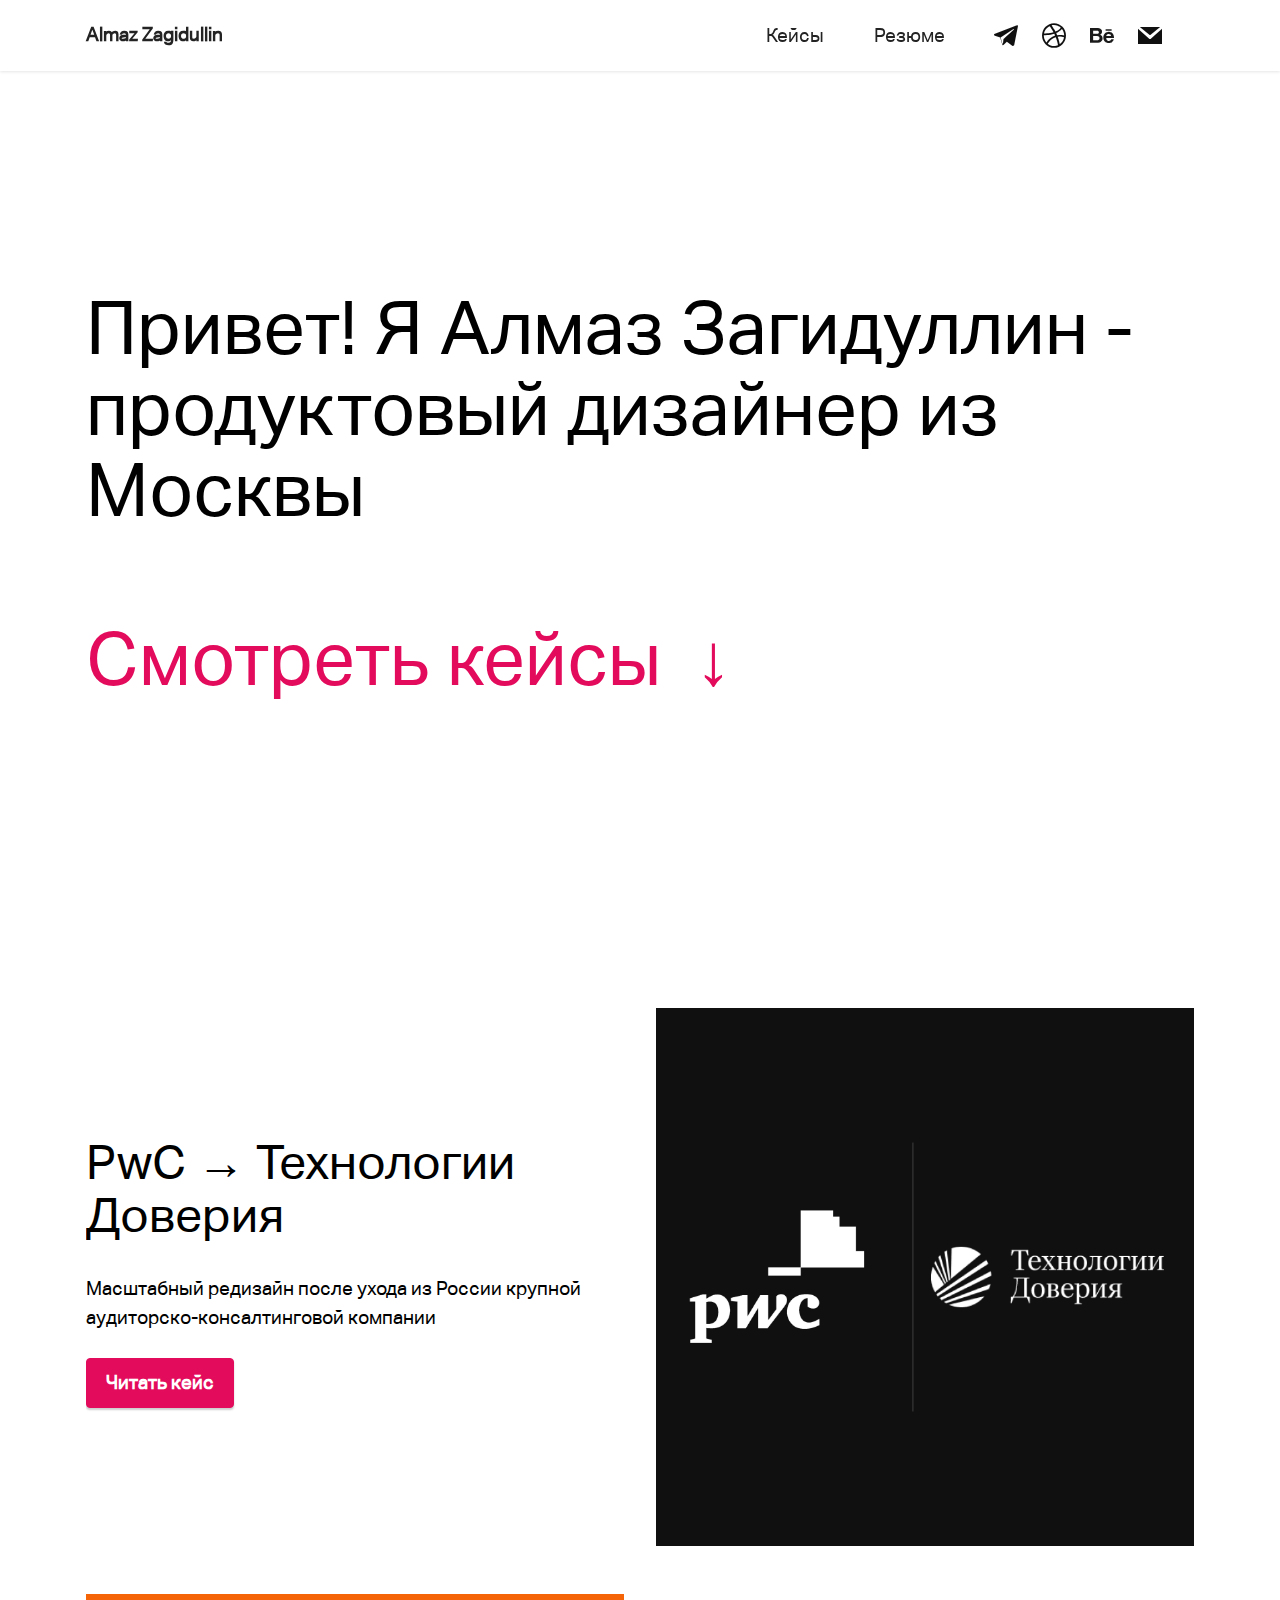
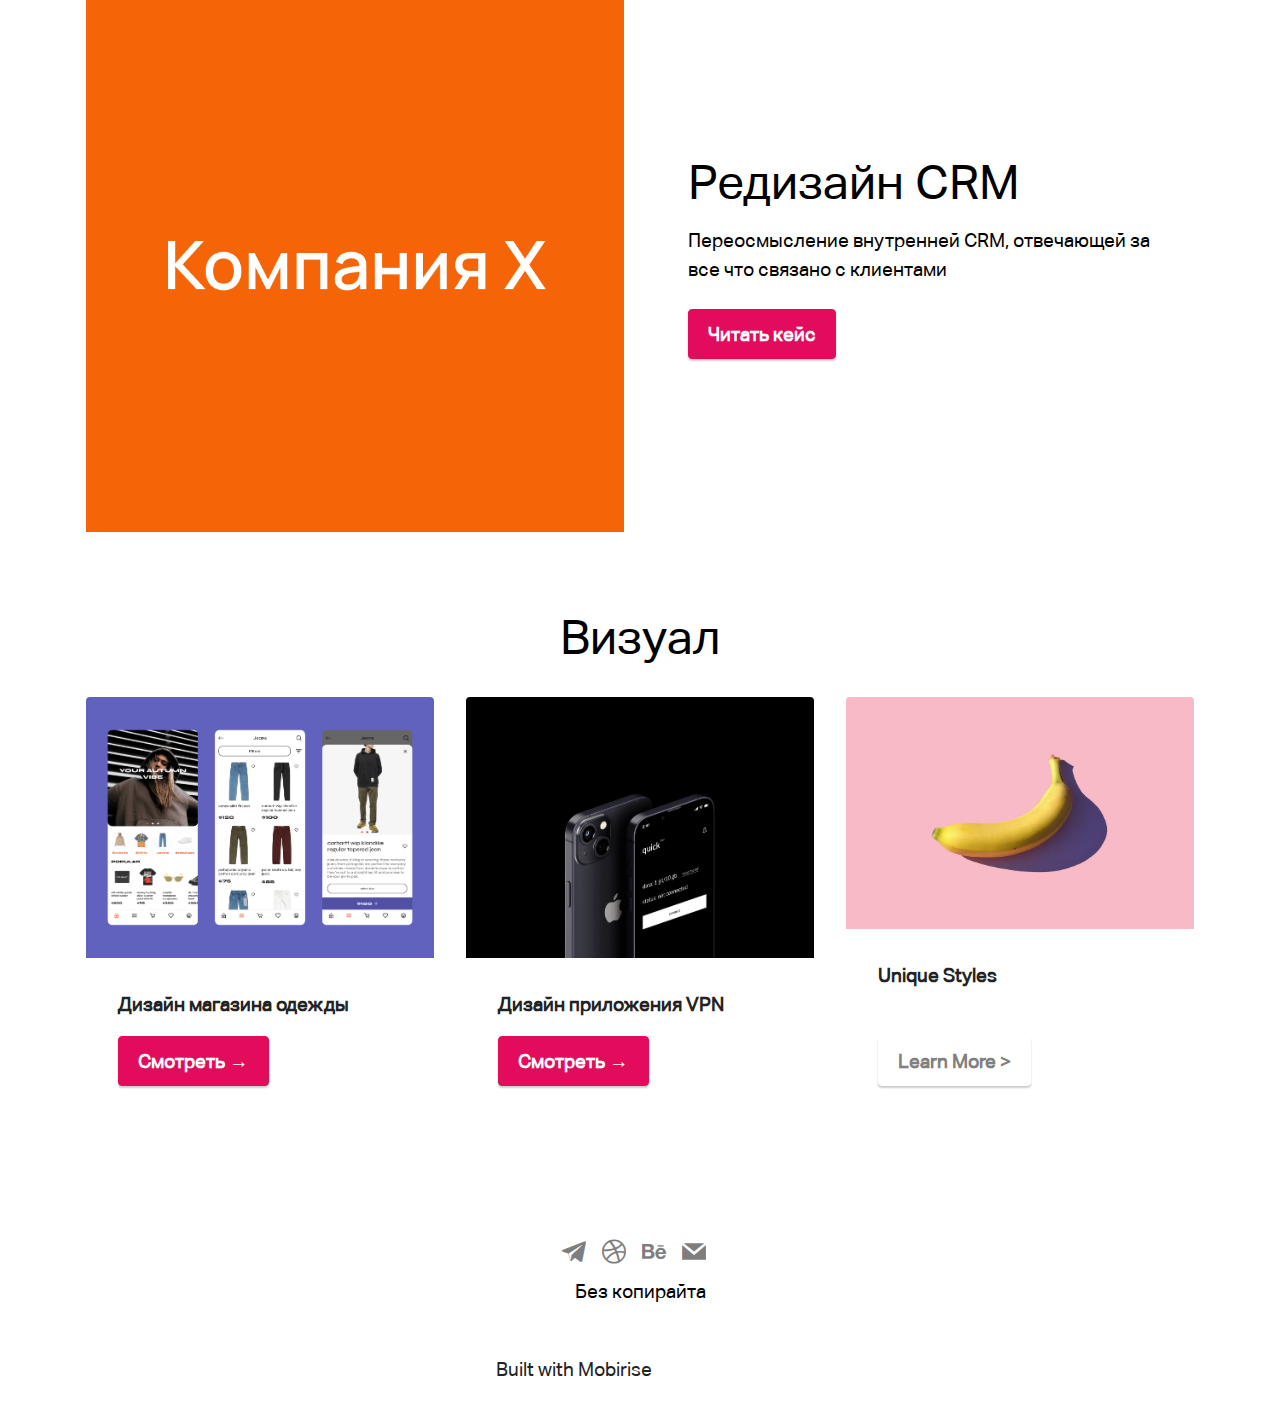
==== index.html @ aec83daf "Hello!" ====
<!DOCTYPE html>
<html  >
<head>
  <!-- Site made with Mobirise Website Builder v5.6.13, https://mobirise.com -->
  <meta charset="UTF-8">
  <meta http-equiv="X-UA-Compatible" content="IE=edge">
  <meta name="generator" content="Mobirise v5.6.13, mobirise.com">
  <meta name="twitter:card" content="summary_large_image"/>
  <meta name="twitter:image:src" content="">
  <meta property="og:image" content="">
  <meta name="twitter:title" content="Almazzagidullin.ru">
  <meta name="viewport" content="width=device-width, initial-scale=1, minimum-scale=1">
  <link rel="shortcut icon" href="assets/images/favicon-128x128.png" type="image/x-icon">
  <meta name="description" content="">
  
  
  <title>Almazzagidullin.ru</title>
  <link rel="stylesheet" href="assets/web/assets/mobirise-icons2/mobirise2.css">
  <link rel="stylesheet" href="assets/bootstrap/css/bootstrap.min.css">
  <link rel="stylesheet" href="assets/bootstrap/css/bootstrap-grid.min.css">
  <link rel="stylesheet" href="assets/bootstrap/css/bootstrap-reboot.min.css">
  <link rel="stylesheet" href="assets/dropdown/css/style.css">
  <link rel="stylesheet" href="assets/socicon/css/styles.css">
  <link rel="stylesheet" href="assets/theme/css/style.css">
  <link href="assets/fonts/style.css" rel="stylesheet">
  <link rel="preload" as="style" href="assets/mobirise/css/mbr-additional.css"><link rel="stylesheet" href="assets/mobirise/css/mbr-additional.css" type="text/css">
  
  
  
  
</head>
<body>
  
  <section data-bs-version="5.1" class="menu menu3 cid-tn5VrvWNl9" once="menu" id="menu3-10">
    
    <nav class="navbar navbar-dropdown navbar-fixed-top navbar-expand-lg">
        <div class="container">
            <div class="navbar-brand">
                
                <span class="navbar-caption-wrap"><a class="navbar-caption text-black text-primary display-7" href="index.html">Almaz Zagidullin</a></span>
            </div>
            <button class="navbar-toggler" type="button" data-toggle="collapse" data-bs-toggle="collapse" data-target="#navbarSupportedContent" data-bs-target="#navbarSupportedContent" aria-controls="navbarNavAltMarkup" aria-expanded="false" aria-label="Toggle navigation">
                <div class="hamburger">
                    <span></span>
                    <span></span>
                    <span></span>
                    <span></span>
                </div>
            </button>
            <div class="collapse navbar-collapse" id="navbarSupportedContent">
                <ul class="navbar-nav nav-dropdown nav-right" data-app-modern-menu="true"><li class="nav-item"><a class="nav-link link text-black display-4" href="https://mobiri.se">Кейсы</a></li>
                    <li class="nav-item"><a class="nav-link link text-black display-4" href="page1.html">Резюме</a></li></ul>
                <div class="icons-menu">
                    <a class="iconfont-wrapper" href="https://t.me/Almazzagidullin" target="_blank">
                        <span class="p-2 mbr-iconfont socicon-telegram socicon" style="color: rgb(16, 16, 16); fill: rgb(16, 16, 16);"></span>
                    </a>
                    <a class="iconfont-wrapper" href="https://dribbble.com/almazzagidullin" target="_blank">
                        <span class="p-2 mbr-iconfont socicon-dribbble socicon" style="color: rgb(16, 16, 16); fill: rgb(16, 16, 16);"></span>
                    </a>
                    <a class="iconfont-wrapper" href="https://www.behance.net/almazzagidullin" target="_blank">
                        <span class="p-2 mbr-iconfont socicon-behance socicon" style="color: rgb(26, 26, 26); fill: rgb(26, 26, 26);"></span>
                    </a>
                    <a class="iconfont-wrapper" href="mailto:almaz.zagidullin99@gmail.com">
                        <span class="p-2 mbr-iconfont socicon-mail socicon" style="color: rgb(16, 16, 16); fill: rgb(16, 16, 16);"></span>
                    </a>
                </div>
                
            </div>
        </div>
    </nav>
</section>

<section data-bs-version="5.1" class="header8 cid-tn5uD4KdsM mbr-fullscreen" id="header8-l">
    

    
    
    
    <div class="container">
        <div class="row justify-content-center">
            <div class="col-12">
                <h3 class="mbr-section-title mbr-white mbr-fonts-style display-1">Привет! Я Алмаз Загидуллин - продуктовый дизайнер из Москвы<br><br></h3>
                <p class="mbr-text mbr-fonts-style mbr-white mb-4 display-1"><a href="index.html#features19-n" class="text-danger text-primary">Смотреть кейсы&nbsp; ↓</a></p>
            </div>
        </div>
    </div>
</section>

<section data-bs-version="5.1" class="features18 cid-tn5uNV3Gbf" id="features19-n">

    

    
    
    <div class="container">
        <div class="row justify-content-center">
            <div class="card col-12 col-lg">
                <div class="card-wrapper">
                    <h6 class="card-title mbr-fonts-style mb-4 display-2">PwC → Технологии Доверия</h6>
                    <p class="mbr-text mbr-fonts-style display-7">Масштабный редизайн после ухода из России крупной аудиторско-консалтинговой компании</p>
                    <div class="mbr-section-btn"><a class="btn btn-secondary display-7" href="page2.html">Читать кейс</a></div>
                </div>
            </div>
            <div class="col-12 col-lg-6">
                <div class="image-wrapper">
                    <img src="assets/images/pwc-800x800.png" alt="Mobirise Website Builder">
                </div>
            </div>
        </div>
    </div>
</section>

<section data-bs-version="5.1" class="header11 cid-tn6hvVhxdZ" id="header11-x">

    

    
    

    <div class="container">
        <div class="row justify-content-center">
            <div class="col-12 col-md-6 image-wrapper">
                <a href="page3.html"><img class="w-100" src="assets/images/-x-800x800.png" alt="Mobirise Website Builder"></a>
            </div>
            <div class="col-12 col-md">
                <div class="text-wrapper text-center">
                    <h1 class="mbr-section-title mbr-fonts-style mb-3 display-2">Редизайн CRM</h1>
                    <p class="mbr-text mbr-fonts-style display-7">
                        Переосмысление внутренней CRM, отвечающей за все что связано с клиентами</p>
                    <div class="mbr-section-btn mt-3"><a class="btn btn-secondary display-7" href="page3.html">Читать кейс</a></div>
                </div>
            </div>
        </div>
    </div>
</section>

<section data-bs-version="5.1" class="features3 cid-tn6lcrB7Ze" id="features3-y">
    
    
    <div class="container">
        <div class="mbr-section-head">
            <h4 class="mbr-section-title mbr-fonts-style align-center mb-0 display-2">
                Визуал<br></h4>
            
        </div>
        <div class="row mt-4">
            <div class="item features-image сol-12 col-md-6 col-lg-4">
                <div class="item-wrapper">
                    <div class="item-img">
                        <a href="https://dribbble.com/shots/19655638-Clothes-store"><img src="assets/images/work-7-815x611.png" alt="Mobirise Website Builder"></a>
                    </div>
                    <div class="item-content">
                        <h5 class="item-title mbr-fonts-style display-7"><strong>Дизайн магазина одежды</strong></h5>
                        
                        
                    </div>
                    <div class="mbr-section-btn item-footer mt-2"><a href="https://dribbble.com/shots/19655638-Clothes-store" class="btn item-btn btn-success display-7" target="_blank">Смотреть&nbsp;→</a></div>
                </div>
            </div>
            <div class="item features-image сol-12 col-md-6 col-lg-4">
                <div class="item-wrapper">
                    <div class="item-img">
                        <a href="https://www.behance.net/gallery/145939225/Quick-VPN-app" target="_blank"><img src="assets/images/vpn-815x611.png" alt="Mobirise Website Builder"></a>
                    </div>
                    <div class="item-content">
                        <h5 class="item-title mbr-fonts-style display-7"><strong>Дизайн приложения VPN</strong></h5>
                        
                        
                    </div>
                    <div class="mbr-section-btn item-footer mt-2"><a href="https://www.behance.net/gallery/145939225/Quick-VPN-app" class="btn item-btn btn-secondary display-7" target="_blank">Смотреть&nbsp;→</a></div>
                </div>
            </div>
            <div class="item features-image сol-12 col-md-6 col-lg-4">
                <div class="item-wrapper">
                    <div class="item-img">
                        <img src="assets/images/features3.jpg" alt="Mobirise Website Builder">
                    </div>
                    <div class="item-content">
                        <h5 class="item-title mbr-fonts-style display-7"><strong>Unique Styles</strong></h5>
                        
                        
                    </div>
                    <div class="mbr-section-btn item-footer mt-2"><a href="" class="btn btn-primary item-btn display-7" target="_blank">Learn More
                            &gt;</a></div>
                </div>
            </div>
        </div>
    </div>
</section>

<section data-bs-version="5.1" class="footer3 cid-tn5U6Bh8wp" once="footers" id="footer3-r">

    

    

    <div class="container">
        <div class="media-container-row align-center mbr-white">
            
            <div class="row social-row">
                <div class="social-list align-right pb-2">
                    
                    
                    
                    
                    
                    
                <div class="soc-item">
                        <a href="https://t.me/Almazzagidullin" target="_blank">
                            <span class="mbr-iconfont mbr-iconfont-social socicon-telegram socicon" style="color: rgb(0, 0, 0); fill: rgb(0, 0, 0);"></span>
                        </a>
                    </div><div class="soc-item">
                        <a href="https://dribbble.com/almazzagidullin" target="_blank">
                            <span class="mbr-iconfont mbr-iconfont-social socicon-dribbble socicon" style="color: rgb(0, 0, 0); fill: rgb(0, 0, 0);"></span>
                        </a>
                    </div><div class="soc-item">
                        <a href="https://www.behance.net/almazzagidullin" target="_blank">
                            <span class="mbr-iconfont mbr-iconfont-social socicon-behance socicon" style="color: rgb(0, 0, 0); fill: rgb(0, 0, 0);"></span>
                        </a>
                    </div><div class="soc-item">
                        <a href="mailto:almaz.zagidullin99@gmail.com">
                            <span class="mbr-iconfont mbr-iconfont-social socicon-mail socicon" style="color: rgb(0, 0, 0); fill: rgb(0, 0, 0);"></span>
                        </a>
                    </div></div>
            </div>
            <div class="row row-copirayt">
                <p class="mbr-text mb-0 mbr-fonts-style mbr-white align-center display-7">Без копирайта</p>
            </div>
        </div>
    </div>
</section><section class="display-7" style="padding: 0;align-items: center;justify-content: center;flex-wrap: wrap;    align-content: center;display: flex;position: relative;height: 4rem;"><a href="https://mobiri.se/" style="flex: 1 1;height: 4rem;position: absolute;width: 100%;z-index: 1;"><img alt="" style="height: 4rem;" src="[data-uri]"></a><p style="margin: 0;text-align: center;" class="display-7">Built with Mobirise &#8204;</p><a style="z-index:1" href="https://mobirise.com/website-maker.html">Website Maker</a></section><script src="assets/bootstrap/js/bootstrap.bundle.min.js"></script>  <script src="assets/smoothscroll/smooth-scroll.js"></script>  <script src="assets/ytplayer/index.js"></script>  <script src="assets/dropdown/js/navbar-dropdown.js"></script>  <script src="assets/theme/js/script.js"></script>  
  
  
</body>
</html>
---- assets/web/assets/mobirise-icons2/mobirise2.css ----
@font-face {
  font-family: 'Moririse2';
  font-display: swap;
  src:  url('mobirise2.eot?f2bix4');
  src:  url('mobirise2.eot?f2bix4#iefix') format('embedded-opentype'),
    url('mobirise2.ttf?f2bix4') format('truetype'),
    url('mobirise2.woff?f2bix4') format('woff'),
    url('mobirise2.svg?f2bix4#mobirise2') format('svg');
  font-weight: normal;
  font-style: normal;
}

[class^="mobi-"], [class*=" mobi-"] {
  /* use !important to prevent issues with browser extensions that change fonts */
  font-family: 'Moririse2' !important;
  speak: none;
  font-style: normal;
  font-weight: normal;
  font-variant: normal;
  text-transform: none;
  line-height: 1;

  /* Better Font Rendering =========== */
  -webkit-font-smoothing: antialiased;
  -moz-osx-font-smoothing: grayscale;
}

.mobi-mbri-add-submenu:before {
  content: "\e900";
}
.mobi-mbri-alert:before {
  content: "\e901";
}
.mobi-mbri-align-center:before {
  content: "\e902";
}
.mobi-mbri-align-justify:before {
  content: "\e903";
}
.mobi-mbri-align-left:before {
  content: "\e904";
}
.mobi-mbri-align-right:before {
  content: "\e905";
}
.mobi-mbri-android:before {
  content: "\e906";
}
.mobi-mbri-apple:before {
  content: "\e907";
}
.mobi-mbri-arrow-down:before {
  content: "\e908";
}
.mobi-mbri-arrow-next:before {
  content: "\e909";
}
.mobi-mbri-arrow-prev:before {
  content: "\e90a";
}
.mobi-mbri-arrow-up:before {
  content: "\e90b";
}
.mobi-mbri-bold:before {
  content: "\e90c";
}
.mobi-mbri-bookmark:before {
  content: "\e90d";
}
.mobi-mbri-bootstrap:before {
  content: "\e90e";
}
.mobi-mbri-briefcase:before {
  content: "\e90f";
}
.mobi-mbri-browse:before {
  content: "\e910";
}
.mobi-mbri-bulleted-list:before {
  content: "\e911";
}
.mobi-mbri-calendar:before {
  content: "\e912";
}
.mobi-mbri-camera:before {
  content: "\e913";
}
.mobi-mbri-cart-add:before {
  content: "\e914";
}
.mobi-mbri-cart-full:before {
  content: "\e915";
}
.mobi-mbri-cash:before {
  content: "\e916";
}
.mobi-mbri-change-style:before {
  content: "\e917";
}
.mobi-mbri-chat:before {
  content: "\e918";
}
.mobi-mbri-clock:before {
  content: "\e919";
}
.mobi-mbri-close:before {
  content: "\e91a";
}
.mobi-mbri-cloud:before {
  content: "\e91b";
}
.mobi-mbri-code:before {
  content: "\e91c";
}
.mobi-mbri-contact-form:before {
  content: "\e91d";
}
.mobi-mbri-credit-card:before {
  content: "\e91e";
}
.mobi-mbri-cursor-click:before {
  content: "\e91f";
}
.mobi-mbri-cust-feedback:before {
  content: "\e920";
}
.mobi-mbri-database:before {
  content: "\e921";
}
.mobi-mbri-delivery:before {
  content: "\e922";
}
.mobi-mbri-desktop:before {
  content: "\e923";
}
.mobi-mbri-devices:before {
  content: "\e924";
}
.mobi-mbri-down:before {
  content: "\e925";
}
.mobi-mbri-download-2:before {
  content: "\e926";
}
.mobi-mbri-download:before {
  content: "\e927";
}
.mobi-mbri-drag-n-drop-2:before {
  content: "\e928";
}
.mobi-mbri-drag-n-drop:before {
  content: "\e929";
}
.mobi-mbri-edit-2:before {
  content: "\e92a";
}
.mobi-mbri-edit:before {
  content: "\e92b";
}
.mobi-mbri-error:before {
  content: "\e92c";
}
.mobi-mbri-extension:before {
  content: "\e92d";
}
.mobi-mbri-features:before {
  content: "\e92e";
}
.mobi-mbri-file:before {
  content: "\e92f";
}
.mobi-mbri-flag:before {
  content: "\e930";
}
.mobi-mbri-folder:before {
  content: "\e931";
}
.mobi-mbri-gift:before {
  content: "\e932";
}
.mobi-mbri-github:before {
  content: "\e933";
}
.mobi-mbri-globe-2:before {
  content: "\e934";
}
.mobi-mbri-globe:before {
  content: "\e935";
}
.mobi-mbri-growing-chart:before {
  content: "\e936";
}
.mobi-mbri-hearth:before {
  content: "\e937";
}
.mobi-mbri-help:before {
  content: "\e938";
}
.mobi-mbri-home:before {
  content: "\e939";
}
.mobi-mbri-hot-cup:before {
  content: "\e93a";
}
.mobi-mbri-idea:before {
  content: "\e93b";
}
.mobi-mbri-image-gallery:before {
  content: "\e93c";
}
.mobi-mbri-image-slider:before {
  content: "\e93d";
}
.mobi-mbri-info:before {
  content: "\e93e";
}
.mobi-mbri-italic:before {
  content: "\e93f";
}
.mobi-mbri-key:before {
  content: "\e940";
}
.mobi-mbri-laptop:before {
  content: "\e941";
}
.mobi-mbri-layers:before {
  content: "\e942";
}
.mobi-mbri-left-right:before {
  content: "\e943";
}
.mobi-mbri-left:before {
  content: "\e944";
}
.mobi-mbri-letter:before {
  content: "\e945";
}
.mobi-mbri-like:before {
  content: "\e946";
}
.mobi-mbri-link:before {
  content: "\e947";
}
.mobi-mbri-lock:before {
  content: "\e948";
}
.mobi-mbri-login:before {
  content: "\e949";
}
.mobi-mbri-logout:before {
  content: "\e94a";
}
.mobi-mbri-magic-stick:before {
  content: "\e94b";
}
.mobi-mbri-map-pin:before {
  content: "\e94c";
}
.mobi-mbri-menu:before {
  content: "\e94d";
}
.mobi-mbri-mobile-2:before {
  content: "\e94e";
}
.mobi-mbri-mobile-horizontal:before {
  content: "\e94f";
}
.mobi-mbri-mobile:before {
  content: "\e950";
}
.mobi-mbri-mobirise:before {
  content: "\e951";
}
.mobi-mbri-more-horizontal:before {
  content: "\e952";
}
.mobi-mbri-more-vertical:before {
  content: "\e953";
}
.mobi-mbri-music:before {
  content: "\e954";
}
.mobi-mbri-new-file:before {
  content: "\e955";
}
.mobi-mbri-numbered-list:before {
  content: "\e956";
}
.mobi-mbri-opened-folder:before {
  content: "\e957";
}
.mobi-mbri-pages:before {
  content: "\e958";
}
.mobi-mbri-paper-plane:before {
  content: "\e959";
}
.mobi-mbri-paperclip:before {
  content: "\e95a";
}
.mobi-mbri-phone:before {
  content: "\e95b";
}
.mobi-mbri-photo:before {
  content: "\e95c";
}
.mobi-mbri-photos:before {
  content: "\e95d";
}
.mobi-mbri-pin:before {
  content: "\e95e";
}
.mobi-mbri-play:before {
  content: "\e95f";
}
.mobi-mbri-plus:before {
  content: "\e960";
}
.mobi-mbri-preview:before {
  content: "\e961";
}
.mobi-mbri-print:before {
  content: "\e962";
}
.mobi-mbri-protect:before {
  content: "\e963";
}
.mobi-mbri-question:before {
  content: "\e964";
}
.mobi-mbri-quote-left:before {
  content: "\e965";
}
.mobi-mbri-quote-right:before {
  content: "\e966";
}
.mobi-mbri-redo:before {
  content: "\e967";
}
.mobi-mbri-refresh:before {
  content: "\e968";
}
.mobi-mbri-responsive-2:before {
  content: "\e969";
}
.mobi-mbri-responsive:before {
  content: "\e96a";
}
.mobi-mbri-right:before {
  content: "\e96b";
}
.mobi-mbri-rocket:before {
  content: "\e96c";
}
.mobi-mbri-sad-face:before {
  content: "\e96d";
}
.mobi-mbri-sale:before {
  content: "\e96e";
}
.mobi-mbri-save:before {
  content: "\e96f";
}
.mobi-mbri-search:before {
  content: "\e970";
}
.mobi-mbri-setting-2:before {
  content: "\e971";
}
.mobi-mbri-setting-3:before {
  content: "\e972";
}
.mobi-mbri-setting:before {
  content: "\e973";
}
.mobi-mbri-share:before {
  content: "\e974";
}
.mobi-mbri-shopping-bag:before {
  content: "\e975";
}
.mobi-mbri-shopping-basket:before {
  content: "\e976";
}
.mobi-mbri-shopping-cart:before {
  content: "\e977";
}
.mobi-mbri-sites:before {
  content: "\e978";
}
.mobi-mbri-smile-face:before {
  content: "\e979";
}
.mobi-mbri-speed:before {
  content: "\e97a";
}
.mobi-mbri-star:before {
  content: "\e97b";
}
.mobi-mbri-success:before {
  content: "\e97c";
}
.mobi-mbri-sun:before {
  content: "\e97d";
}
.mobi-mbri-sun2:before {
  content: "\e97e";
}
.mobi-mbri-tablet-vertical:before {
  content: "\e97f";
}
.mobi-mbri-tablet:before {
  content: "\e980";
}
.mobi-mbri-target:before {
  content: "\e981";
}
.mobi-mbri-timer:before {
  content: "\e982";
}
.mobi-mbri-to-ftp:before {
  content: "\e983";
}
.mobi-mbri-to-local-drive:before {
  content: "\e984";
}
.mobi-mbri-touch-swipe:before {
  content: "\e985";
}
.mobi-mbri-touch:before {
  content: "\e986";
}
.mobi-mbri-trash:before {
  content: "\e987";
}
.mobi-mbri-underline:before {
  content: "\e988";
}
.mobi-mbri-undo:before {
  content: "\e989";
}
.mobi-mbri-unlink:before {
  content: "\e98a";
}
.mobi-mbri-unlock:before {
  content: "\e98b";
}
.mobi-mbri-up-down:before {
  content: "\e98c";
}
.mobi-mbri-up:before {
  content: "\e98d";
}
.mobi-mbri-update:before {
  content: "\e98e";
}
.mobi-mbri-upload-2:before {
  content: "\e98f";
}
.mobi-mbri-upload:before {
  content: "\e990";
}
.mobi-mbri-user-2:before {
  content: "\e991";
}
.mobi-mbri-user:before {
  content: "\e992";
}
.mobi-mbri-users:before {
  content: "\e993";
}
.mobi-mbri-video-play:before {
  content: "\e994";
}
.mobi-mbri-video:before {
  content: "\e995";
}
.mobi-mbri-watch:before {
  content: "\e996";
}
.mobi-mbri-website-theme-2:before {
  content: "\e997";
}
.mobi-mbri-website-theme:before {
  content: "\e998";
}
.mobi-mbri-wifi:before {
  content: "\e999";
}
.mobi-mbri-windows:before {
  content: "\e99a";
}
.mobi-mbri-zoom-in:before {
  content: "\e99b";
}
.mobi-mbri-zoom-out:before {
  content: "\e99c";
}
---- assets/dropdown/css/style.css ----
.navbar-dropdown {
  left: 0;
  padding: 0;
  position: absolute;
  right: 0;
  top: 0;
  transition: all 0.45s ease;
  z-index: 1030;
  background: #282828; }
  .navbar-dropdown .navbar-logo {
    margin-right: 0.8rem;
    transition: margin 0.3s ease-in-out;
    vertical-align: middle; }
    .navbar-dropdown .navbar-logo img {
      height: 3.125rem;
      transition: all 0.3s ease-in-out; }
    .navbar-dropdown .navbar-logo.mbr-iconfont {
      font-size: 3.125rem;
      line-height: 3.125rem; }
  .navbar-dropdown .navbar-caption {
    font-weight: 700;
    white-space: normal;
    vertical-align: -4px;
    line-height: 3.125rem !important; }
    .navbar-dropdown .navbar-caption, .navbar-dropdown .navbar-caption:hover {
      color: inherit;
      text-decoration: none; }
  .navbar-dropdown .mbr-iconfont + .navbar-caption {
    vertical-align: -1px; }
  .navbar-dropdown.navbar-fixed-top {
    position: fixed; }
  .navbar-dropdown .navbar-brand span {
    vertical-align: -4px; }
  .navbar-dropdown.bg-color.transparent {
    background: none; }
  .navbar-dropdown.navbar-short .navbar-brand {
    padding: 0.625rem 0; }
    .navbar-dropdown.navbar-short .navbar-brand span {
      vertical-align: -1px; }
  .navbar-dropdown.navbar-short .navbar-caption {
    line-height: 2.375rem !important;
    vertical-align: -2px; }
  .navbar-dropdown.navbar-short .navbar-logo {
    margin-right: 0.5rem; }
    .navbar-dropdown.navbar-short .navbar-logo img {
      height: 2.375rem; }
    .navbar-dropdown.navbar-short .navbar-logo.mbr-iconfont {
      font-size: 2.375rem;
      line-height: 2.375rem; }
  .navbar-dropdown.navbar-short .mbr-table-cell {
    height: 3.625rem; }
  .navbar-dropdown .navbar-close {
    left: 0.6875rem;
    position: fixed;
    top: 0.75rem;
    z-index: 1000; }
  .navbar-dropdown .hamburger-icon {
    content: "";
    display: inline-block;
    vertical-align: middle;
    width: 16px;
    -webkit-box-shadow: 0 -6px 0 1px #282828,0 0 0 1px #282828,0 6px 0 1px #282828;
    -moz-box-shadow: 0 -6px 0 1px #282828,0 0 0 1px #282828,0 6px 0 1px #282828;
    box-shadow: 0 -6px 0 1px #282828,0 0 0 1px #282828,0 6px 0 1px #282828; }

.dropdown-menu .dropdown-toggle[data-toggle="dropdown-submenu"]::after {
  border-bottom: 0.35em solid transparent;
  border-left: 0.35em solid;
  border-right: 0;
  border-top: 0.35em solid transparent;
  margin-left: 0.3rem; }

.dropdown-menu .dropdown-item:focus {
  outline: 0; }

.nav-dropdown {
  font-size: 0.75rem;
  font-weight: 500;
  height: auto !important; }
  .nav-dropdown .nav-btn {
    padding-left: 1rem; }
  .nav-dropdown .link {
    margin: .667em 1.667em;
    font-weight: 500;
    padding: 0;
    transition: color .2s ease-in-out; }
    .nav-dropdown .link.dropdown-toggle {
      margin-right: 2.583em; }
      .nav-dropdown .link.dropdown-toggle::after {
        margin-left: .25rem;
        border-top: 0.35em solid;
        border-right: 0.35em solid transparent;
        border-left: 0.35em solid transparent;
        border-bottom: 0; }
      .nav-dropdown .link.dropdown-toggle[aria-expanded="true"] {
        margin: 0;
        padding: 0.667em 3.263em  0.667em 1.667em; }
  .nav-dropdown .link::after,
  .nav-dropdown .dropdown-item::after {
    color: inherit; }
  .nav-dropdown .btn {
    font-size: 0.75rem;
    font-weight: 700;
    letter-spacing: 0;
    margin-bottom: 0;
    padding-left: 1.25rem;
    padding-right: 1.25rem; }
  .nav-dropdown .dropdown-menu {
    border-radius: 0;
    border: 0;
    left: 0;
    margin: 0;
    padding-bottom: 1.25rem;
    padding-top: 1.25rem;
    position: relative; }
  .nav-dropdown .dropdown-submenu {
    margin-left: 0.125rem;
    top: 0; }
  .nav-dropdown .dropdown-item {
    font-weight: 500;
    line-height: 2;
    padding: 0.3846em 4.615em 0.3846em 1.5385em;
    position: relative;
    transition: color .2s ease-in-out, background-color .2s ease-in-out; }
    .nav-dropdown .dropdown-item::after {
      margin-top: -0.3077em;
      position: absolute;
      right: 1.1538em;
      top: 50%; }
    .nav-dropdown .dropdown-item:focus, .nav-dropdown .dropdown-item:hover {
      background: none; }

@media (max-width: 767px) {
  .nav-dropdown.navbar-toggleable-sm {
    bottom: 0;
    display: none;
    left: 0;
    overflow-x: hidden;
    position: fixed;
    top: 0;
    transform: translateX(-100%);
    -ms-transform: translateX(-100%);
    -webkit-transform: translateX(-100%);
    width: 18.75rem;
    z-index: 999; } }
.nav-dropdown.navbar-toggleable-xl {
  bottom: 0;
  display: none;
  left: 0;
  overflow-x: hidden;
  position: fixed;
  top: 0;
  transform: translateX(-100%);
  -ms-transform: translateX(-100%);
  -webkit-transform: translateX(-100%);
  width: 18.75rem;
  z-index: 999; }

.nav-dropdown-sm {
  display: block !important;
  overflow-x: hidden;
  overflow: auto;
  padding-top: 3.875rem; }
  .nav-dropdown-sm::after {
    content: "";
    display: block;
    height: 3rem;
    width: 100%; }
  .nav-dropdown-sm.collapse.in ~ .navbar-close {
    display: block !important; }
  .nav-dropdown-sm.collapsing, .nav-dropdown-sm.collapse.in {
    transform: translateX(0);
    -ms-transform: translateX(0);
    -webkit-transform: translateX(0);
    transition: all 0.25s ease-out;
    -webkit-transition: all 0.25s ease-out;
    background: #282828; }
  .nav-dropdown-sm.collapsing[aria-expanded="false"] {
    transform: translateX(-100%);
    -ms-transform: translateX(-100%);
    -webkit-transform: translateX(-100%); }
  .nav-dropdown-sm .nav-item {
    display: block;
    margin-left: 0 !important;
    padding-left: 0; }
  .nav-dropdown-sm .link,
  .nav-dropdown-sm .dropdown-item {
    border-top: 1px dotted rgba(255, 255, 255, 0.1);
    font-size: 0.8125rem;
    line-height: 1.6;
    margin: 0 !important;
    padding: 0.875rem 2.4rem 0.875rem 1.5625rem !important;
    position: relative;
    white-space: normal; }
    .nav-dropdown-sm .link:focus, .nav-dropdown-sm .link:hover,
    .nav-dropdown-sm .dropdown-item:focus,
    .nav-dropdown-sm .dropdown-item:hover {
      background: rgba(0, 0, 0, 0.2) !important;
      color: #c0a375; }
  .nav-dropdown-sm .nav-btn {
    position: relative;
    padding: 1.5625rem 1.5625rem 0 1.5625rem; }
    .nav-dropdown-sm .nav-btn::before {
      border-top: 1px dotted rgba(255, 255, 255, 0.1);
      content: "";
      left: 0;
      position: absolute;
      top: 0;
      width: 100%; }
    .nav-dropdown-sm .nav-btn + .nav-btn {
      padding-top: 0.625rem; }
      .nav-dropdown-sm .nav-btn + .nav-btn::before {
        display: none; }
  .nav-dropdown-sm .btn {
    padding: 0.625rem 0; }
  .nav-dropdown-sm .dropdown-toggle[data-toggle="dropdown-submenu"]::after {
    margin-left: .25rem;
    border-top: 0.35em solid;
    border-right: 0.35em solid transparent;
    border-left: 0.35em solid transparent;
    border-bottom: 0; }
  .nav-dropdown-sm .dropdown-toggle[data-toggle="dropdown-submenu"][aria-expanded="true"]::after {
    border-top: 0;
    border-right: 0.35em solid transparent;
    border-left: 0.35em solid transparent;
    border-bottom: 0.35em solid; }
  .nav-dropdown-sm .dropdown-menu {
    margin: 0;
    padding: 0;
    position: relative;
    top: 0;
    left: 0;
    width: 100%;
    border: 0;
    float: none;
    border-radius: 0;
    background: none; }
  .nav-dropdown-sm .dropdown-submenu {
    left: 100%;
    margin-left: 0.125rem;
    margin-top: -1.25rem;
    top: 0; }

.navbar-toggleable-sm .nav-dropdown .dropdown-menu {
  position: absolute; }

.navbar-toggleable-sm .nav-dropdown .dropdown-submenu {
  left: 100%;
  margin-left: 0.125rem;
  margin-top: -1.25rem;
  top: 0; }

.navbar-toggleable-sm.opened .nav-dropdown .dropdown-menu {
  position: relative; }

.navbar-toggleable-sm.opened .nav-dropdown .dropdown-submenu {
  left: 0;
  margin-left: 00rem;
  margin-top: 0rem;
  top: 0; }

.is-builder .nav-dropdown.collapsing {
  transition: none !important; }
---- assets/socicon/css/styles.css ----
@charset "UTF-8";

@font-face {
  font-family: 'Socicon';
  src:  url('../fonts/socicon.eot');
  src:  url('../fonts/socicon.eot?#iefix') format('embedded-opentype'),
    url('../fonts/socicon.woff2') format('woff2'),
    url('../fonts/socicon.ttf') format('truetype'),
    url('../fonts/socicon.woff') format('woff'),
    url('../fonts/socicon.svg#socicon') format('svg');
  font-weight: normal;
  font-style: normal;
  font-display: swap;
}

[data-icon]:before {
  font-family: "socicon" !important;
  content: attr(data-icon);
  font-style: normal !important;
  font-weight: normal !important;
  font-variant: normal !important;
  text-transform: none !important;
  speak: none;
  line-height: 1;
  -webkit-font-smoothing: antialiased;
  -moz-osx-font-smoothing: grayscale;
}

[class^="socicon-"], [class*=" socicon-"] {
  /* use !important to prevent issues with browser extensions that change fonts */
  font-family: 'Socicon' !important;
  speak: none;
  font-style: normal;
  font-weight: normal;
  font-variant: normal;
  text-transform: none;
  line-height: 1;

  /* Better Font Rendering =========== */
  -webkit-font-smoothing: antialiased;
  -moz-osx-font-smoothing: grayscale;
}

.socicon-eitaa:before {
  content: "\e97c";
}
.socicon-soroush:before {
  content: "\e97d";
}
.socicon-bale:before {
  content: "\e97e";
}
.socicon-zazzle:before {
  content: "\e97b";
}
.socicon-society6:before {
  content: "\e97a";
}
.socicon-redbubble:before {
  content: "\e979";
}
.socicon-avvo:before {
  content: "\e978";
}
.socicon-stitcher:before {
  content: "\e977";
}
.socicon-googlehangouts:before {
  content: "\e974";
}
.socicon-dlive:before {
  content: "\e975";
}
.socicon-vsco:before {
  content: "\e976";
}
.socicon-flipboard:before {
  content: "\e973";
}
.socicon-ubuntu:before {
  content: "\e958";
}
.socicon-artstation:before {
  content: "\e959";
}
.socicon-invision:before {
  content: "\e95a";
}
.socicon-torial:before {
  content: "\e95b";
}
.socicon-collectorz:before {
  content: "\e95c";
}
.socicon-seenthis:before {
  content: "\e95d";
}
.socicon-googleplaymusic:before {
  content: "\e95e";
}
.socicon-debian:before {
  content: "\e95f";
}
.socicon-filmfreeway:before {
  content: "\e960";
}
.socicon-gnome:before {
  content: "\e961";
}
.socicon-itchio:before {
  content: "\e962";
}
.socicon-jamendo:before {
  content: "\e963";
}
.socicon-mix:before {
  content: "\e964";
}
.socicon-sharepoint:before {
  content: "\e965";
}
.socicon-tinder:before {
  content: "\e966";
}
.socicon-windguru:before {
  content: "\e967";
}
.socicon-cdbaby:before {
  content: "\e968";
}
.socicon-elementaryos:before {
  content: "\e969";
}
.socicon-stage32:before {
  content: "\e96a";
}
.socicon-tiktok:before {
  content: "\e96b";
}
.socicon-gitter:before {
  content: "\e96c";
}
.socicon-letterboxd:before {
  content: "\e96d";
}
.socicon-threema:before {
  content: "\e96e";
}
.socicon-splice:before {
  content: "\e96f";
}
.socicon-metapop:before {
  content: "\e970";
}
.socicon-naver:before {
  content: "\e971";
}
.socicon-remote:before {
  content: "\e972";
}
.socicon-internet:before {
  content: "\e957";
}
.socicon-moddb:before {
  content: "\e94b";
}
.socicon-indiedb:before {
  content: "\e94c";
}
.socicon-traxsource:before {
  content: "\e94d";
}
.socicon-gamefor:before {
  content: "\e94e";
}
.socicon-pixiv:before {
  content: "\e94f";
}
.socicon-myanimelist:before {
  content: "\e950";
}
.socicon-blackberry:before {
  content: "\e951";
}
.socicon-wickr:before {
  content: "\e952";
}
.socicon-spip:before {
  content: "\e953";
}
.socicon-napster:before {
  content: "\e954";
}
.socicon-beatport:before {
  content: "\e955";
}
.socicon-hackerone:before {
  content: "\e956";
}
.socicon-hackernews:before {
  content: "\e946";
}
.socicon-smashwords:before {
  content: "\e947";
}
.socicon-kobo:before {
  content: "\e948";
}
.socicon-bookbub:before {
  content: "\e949";
}
.socicon-mailru:before {
  content: "\e94a";
}
.socicon-gitlab:before {
  content: "\e945";
}
.socicon-instructables:before {
  content: "\e944";
}
.socicon-portfolio:before {
  content: "\e943";
}
.socicon-codered:before {
  content: "\e940";
}
.socicon-origin:before {
  content: "\e941";
}
.socicon-nextdoor:before {
  content: "\e942";
}
.socicon-udemy:before {
  content: "\e93f";
}
.socicon-livemaster:before {
  content: "\e93e";
}
.socicon-crunchbase:before {
  content: "\e93b";
}
.socicon-homefy:before {
  content: "\e93c";
}
.socicon-calendly:before {
  content: "\e93d";
}
.socicon-realtor:before {
  content: "\e90f";
}
.socicon-tidal:before {
  content: "\e910";
}
.socicon-qobuz:before {
  content: "\e911";
}
.socicon-natgeo:before {
  content: "\e912";
}
.socicon-mastodon:before {
  content: "\e913";
}
.socicon-unsplash:before {
  content: "\e914";
}
.socicon-homeadvisor:before {
  content: "\e915";
}
.socicon-angieslist:before {
  content: "\e916";
}
.socicon-codepen:before {
  content: "\e917";
}
.socicon-slack:before {
  content: "\e918";
}
.socicon-openaigym:before {
  content: "\e919";
}
.socicon-logmein:before {
  content: "\e91a";
}
.socicon-fiverr:before {
  content: "\e91b";
}
.socicon-gotomeeting:before {
  content: "\e91c";
}
.socicon-aliexpress:before {
  content: "\e91d";
}
.socicon-guru:before {
  content: "\e91e";
}
.socicon-appstore:before {
  content: "\e91f";
}
.socicon-homes:before {
  content: "\e920";
}
.socicon-zoom:before {
  content: "\e921";
}
.socicon-alibaba:before {
  content: "\e922";
}
.socicon-craigslist:before {
  content: "\e923";
}
.socicon-wix:before {
  content: "\e924";
}
.socicon-redfin:before {
  content: "\e925";
}
.socicon-googlecalendar:before {
  content: "\e926";
}
.socicon-shopify:before {
  content: "\e927";
}
.socicon-freelancer:before {
  content: "\e928";
}
.socicon-seedrs:before {
  content: "\e929";
}
.socicon-bing:before {
  content: "\e92a";
}
.socicon-doodle:before {
  content: "\e92b";
}
.socicon-bonanza:before {
  content: "\e92c";
}
.socicon-squarespace:before {
  content: "\e92d";
}
.socicon-toptal:before {
  content: "\e92e";
}
.socicon-gust:before {
  content: "\e92f";
}
.socicon-ask:before {
  content: "\e930";
}
.socicon-trulia:before {
  content: "\e931";
}
.socicon-loomly:before {
  content: "\e932";
}
.socicon-ghost:before {
  content: "\e933";
}
.socicon-upwork:before {
  content: "\e934";
}
.socicon-fundable:before {
  content: "\e935";
}
.socicon-booking:before {
  content: "\e936";
}
.socicon-googlemaps:before {
  content: "\e937";
}
.socicon-zillow:before {
  content: "\e938";
}
.socicon-niconico:before {
  content: "\e939";
}
.socicon-toneden:before {
  content: "\e93a";
}
.socicon-augment:before {
  content: "\e908";
}
.socicon-bitbucket:before {
  content: "\e909";
}
.socicon-fyuse:before {
  content: "\e90a";
}
.socicon-yt-gaming:before {
  content: "\e90b";
}
.socicon-sketchfab:before {
  content: "\e90c";
}
.socicon-mobcrush:before {
  content: "\e90d";
}
.socicon-microsoft:before {
  content: "\e90e";
}
.socicon-pandora:before {
  content: "\e907";
}
.socicon-messenger:before {
  content: "\e906";
}
.socicon-gamewisp:before {
  content: "\e905";
}
.socicon-bloglovin:before {
  content: "\e904";
}
.socicon-tunein:before {
  content: "\e903";
}
.socicon-gamejolt:before {
  content: "\e901";
}
.socicon-trello:before {
  content: "\e902";
}
.socicon-spreadshirt:before {
  content: "\e900";
}
.socicon-500px:before {
  content: "\e000";
}
.socicon-8tracks:before {
  content: "\e001";
}
.socicon-airbnb:before {
  content: "\e002";
}
.socicon-alliance:before {
  content: "\e003";
}
.socicon-amazon:before {
  content: "\e004";
}
.socicon-amplement:before {
  content: "\e005";
}
.socicon-android:before {
  content: "\e006";
}
.socicon-angellist:before {
  content: "\e007";
}
.socicon-apple:before {
  content: "\e008";
}
.socicon-appnet:before {
  content: "\e009";
}
.socicon-baidu:before {
  content: "\e00a";
}
.socicon-bandcamp:before {
  content: "\e00b";
}
.socicon-battlenet:before {
  content: "\e00c";
}
.socicon-mixer:before {
  content: "\e00d";
}
.socicon-bebee:before {
  content: "\e00e";
}
.socicon-bebo:before {
  content: "\e00f";
}
.socicon-behance:before {
  content: "\e010";
}
.socicon-blizzard:before {
  content: "\e011";
}
.socicon-blogger:before {
  content: "\e012";
}
.socicon-buffer:before {
  content: "\e013";
}
.socicon-chrome:before {
  content: "\e014";
}
.socicon-coderwall:before {
  content: "\e015";
}
.socicon-curse:before {
  content: "\e016";
}
.socicon-dailymotion:before {
  content: "\e017";
}
.socicon-deezer:before {
  content: "\e018";
}
.socicon-delicious:before {
  content: "\e019";
}
.socicon-deviantart:before {
  content: "\e01a";
}
.socicon-diablo:before {
  content: "\e01b";
}
.socicon-digg:before {
  content: "\e01c";
}
.socicon-discord:before {
  content: "\e01d";
}
.socicon-disqus:before {
  content: "\e01e";
}
.socicon-douban:before {
  content: "\e01f";
}
.socicon-draugiem:before {
  content: "\e020";
}
.socicon-dribbble:before {
  content: "\e021";
}
.socicon-drupal:before {
  content: "\e022";
}
.socicon-ebay:before {
  content: "\e023";
}
.socicon-ello:before {
  content: "\e024";
}
.socicon-endomodo:before {
  content: "\e025";
}
.socicon-envato:before {
  content: "\e026";
}
.socicon-etsy:before {
  content: "\e027";
}
.socicon-facebook:before {
  content: "\e028";
}
.socicon-feedburner:before {
  content: "\e029";
}
.socicon-filmweb:before {
  content: "\e02a";
}
.socicon-firefox:before {
  content: "\e02b";
}
.socicon-flattr:before {
  content: "\e02c";
}
.socicon-flickr:before {
  content: "\e02d";
}
.socicon-formulr:before {
  content: "\e02e";
}
.socicon-forrst:before {
  content: "\e02f";
}
.socicon-foursquare:before {
  content: "\e030";
}
.socicon-friendfeed:before {
  content: "\e031";
}
.socicon-github:before {
  content: "\e032";
}
.socicon-goodreads:before {
  content: "\e033";
}
.socicon-google:before {
  content: "\e034";
}
.socicon-googlescholar:before {
  content: "\e035";
}
.socicon-googlegroups:before {
  content: "\e036";
}
.socicon-googlephotos:before {
  content: "\e037";
}
.socicon-googleplus:before {
  content: "\e038";
}
.socicon-grooveshark:before {
  content: "\e039";
}
.socicon-hackerrank:before {
  content: "\e03a";
}
.socicon-hearthstone:before {
  content: "\e03b";
}
.socicon-hellocoton:before {
  content: "\e03c";
}
.socicon-heroes:before {
  content: "\e03d";
}
.socicon-smashcast:before {
  content: "\e03e";
}
.socicon-horde:before {
  content: "\e03f";
}
.socicon-houzz:before {
  content: "\e040";
}
.socicon-icq:before {
  content: "\e041";
}
.socicon-identica:before {
  content: "\e042";
}
.socicon-imdb:before {
  content: "\e043";
}
.socicon-instagram:before {
  content: "\e044";
}
.socicon-issuu:before {
  content: "\e045";
}
.socicon-istock:before {
  content: "\e046";
}
.socicon-itunes:before {
  content: "\e047";
}
.socicon-keybase:before {
  content: "\e048";
}
.socicon-lanyrd:before {
  content: "\e049";
}
.socicon-lastfm:before {
  content: "\e04a";
}
.socicon-line:before {
  content: "\e04b";
}
.socicon-linkedin:before {
  content: "\e04c";
}
.socicon-livejournal:before {
  content: "\e04d";
}
.socicon-lyft:before {
  content: "\e04e";
}
.socicon-macos:before {
  content: "\e04f";
}
.socicon-mail:before {
  content: "\e050";
}
.socicon-medium:before {
  content: "\e051";
}
.socicon-meetup:before {
  content: "\e052";
}
.socicon-mixcloud:before {
  content: "\e053";
}
.socicon-modelmayhem:before {
  content: "\e054";
}
.socicon-mumble:before {
  content: "\e055";
}
.socicon-myspace:before {
  content: "\e056";
}
.socicon-newsvine:before {
  content: "\e057";
}
.socicon-nintendo:before {
  content: "\e058";
}
.socicon-npm:before {
  content: "\e059";
}
.socicon-odnoklassniki:before {
  content: "\e05a";
}
.socicon-openid:before {
  content: "\e05b";
}
.socicon-opera:before {
  content: "\e05c";
}
.socicon-outlook:before {
  content: "\e05d";
}
.socicon-overwatch:before {
  content: "\e05e";
}
.socicon-patreon:before {
  content: "\e05f";
}
.socicon-paypal:before {
  content: "\e060";
}
.socicon-periscope:before {
  content: "\e061";
}
.socicon-persona:before {
  content: "\e062";
}
.socicon-pinterest:before {
  content: "\e063";
}
.socicon-play:before {
  content: "\e064";
}
.socicon-player:before {
  content: "\e065";
}
.socicon-playstation:before {
  content: "\e066";
}
.socicon-pocket:before {
  content: "\e067";
}
.socicon-qq:before {
  content: "\e068";
}
.socicon-quora:before {
  content: "\e069";
}
.socicon-raidcall:before {
  content: "\e06a";
}
.socicon-ravelry:before {
  content: "\e06b";
}
.socicon-reddit:before {
  content: "\e06c";
}
.socicon-renren:before {
  content: "\e06d";
}
.socicon-researchgate:before {
  content: "\e06e";
}
.socicon-residentadvisor:before {
  content: "\e06f";
}
.socicon-reverbnation:before {
  content: "\e070";
}
.socicon-rss:before {
  content: "\e071";
}
.socicon-sharethis:before {
  content: "\e072";
}
.socicon-skype:before {
  content: "\e073";
}
.socicon-slideshare:before {
  content: "\e074";
}
.socicon-smugmug:before {
  content: "\e075";
}
.socicon-snapchat:before {
  content: "\e076";
}
.socicon-songkick:before {
  content: "\e077";
}
.socicon-soundcloud:before {
  content: "\e078";
}
.socicon-spotify:before {
  content: "\e079";
}
.socicon-stackexchange:before {
  content: "\e07a";
}
.socicon-stackoverflow:before {
  content: "\e07b";
}
.socicon-starcraft:before {
  content: "\e07c";
}
.socicon-stayfriends:before {
  content: "\e07d";
}
.socicon-steam:before {
  content: "\e07e";
}
.socicon-storehouse:before {
  content: "\e07f";
}
.socicon-strava:before {
  content: "\e080";
}
.socicon-streamjar:before {
  content: "\e081";
}
.socicon-stumbleupon:before {
  content: "\e082";
}
.socicon-swarm:before {
  content: "\e083";
}
.socicon-teamspeak:before {
  content: "\e084";
}
.socicon-teamviewer:before {
  content: "\e085";
}
.socicon-technorati:before {
  content: "\e086";
}
.socicon-telegram:before {
  content: "\e087";
}
.socicon-tripadvisor:before {
  content: "\e088";
}
.socicon-tripit:before {
  content: "\e089";
}
.socicon-triplej:before {
  content: "\e08a";
}
.socicon-tumblr:before {
  content: "\e08b";
}
.socicon-twitch:before {
  content: "\e08c";
}
.socicon-twitter:before {
  content: "\e08d";
}
.socicon-uber:before {
  content: "\e08e";
}
.socicon-ventrilo:before {
  content: "\e08f";
}
.socicon-viadeo:before {
  content: "\e090";
}
.socicon-viber:before {
  content: "\e091";
}
.socicon-viewbug:before {
  content: "\e092";
}
.socicon-vimeo:before {
  content: "\e093";
}
.socicon-vine:before {
  content: "\e094";
}
.socicon-vkontakte:before {
  content: "\e095";
}
.socicon-warcraft:before {
  content: "\e096";
}
.socicon-wechat:before {
  content: "\e097";
}
.socicon-weibo:before {
  content: "\e098";
}
.socicon-whatsapp:before {
  content: "\e099";
}
.socicon-wikipedia:before {
  content: "\e09a";
}
.socicon-windows:before {
  content: "\e09b";
}
.socicon-wordpress:before {
  content: "\e09c";
}
.socicon-wykop:before {
  content: "\e09d";
}
.socicon-xbox:before {
  content: "\e09e";
}
.socicon-xing:before {
  content: "\e09f";
}
.socicon-yahoo:before {
  content: "\e0a0";
}
.socicon-yammer:before {
  content: "\e0a1";
}
.socicon-yandex:before {
  content: "\e0a2";
}
.socicon-yelp:before {
  content: "\e0a3";
}
.socicon-younow:before {
  content: "\e0a4";
}
.socicon-youtube:before {
  content: "\e0a5";
}
.socicon-zapier:before {
  content: "\e0a6";
}
.socicon-zerply:before {
  content: "\e0a7";
}
.socicon-zomato:before {
  content: "\e0a8";
}
.socicon-zynga:before {
  content: "\e0a9";
}
---- assets/theme/css/style.css ----
@charset "UTF-8";
section {
  background-color: #ffffff;
}

body {
  font-style: normal;
  line-height: 1.5;
  font-weight: 400;
  color: #232323;
  position: relative;
}

button {
  background-color: transparent;
  border-color: transparent;
}

section,
.container,
.container-fluid {
  position: relative;
  word-wrap: break-word;
}

a.mbr-iconfont:hover {
  text-decoration: none;
}

.article .lead p,
.article .lead ul,
.article .lead ol,
.article .lead pre,
.article .lead blockquote {
  margin-bottom: 0;
}

a {
  font-style: normal;
  font-weight: 400;
  cursor: pointer;
}
a, a:hover {
  text-decoration: none;
}

.mbr-section-title {
  font-style: normal;
  line-height: 1.3;
}

.mbr-section-subtitle {
  line-height: 1.3;
}

.mbr-text {
  font-style: normal;
  line-height: 1.7;
}

h1,
h2,
h3,
h4,
h5,
h6,
.display-1,
.display-2,
.display-4,
.display-5,
.display-7,
span,
p,
a {
  line-height: 1;
  word-break: break-word;
  word-wrap: break-word;
  font-weight: 400;
}

b,
strong {
  font-weight: bold;
}

input:-webkit-autofill, input:-webkit-autofill:hover, input:-webkit-autofill:focus, input:-webkit-autofill:active {
  transition-delay: 9999s;
  -webkit-transition-property: background-color, color;
  transition-property: background-color, color;
}

textarea[type=hidden] {
  display: none;
}

section {
  background-position: 50% 50%;
  background-repeat: no-repeat;
  background-size: cover;
}
section .mbr-background-video,
section .mbr-background-video-preview {
  position: absolute;
  bottom: 0;
  left: 0;
  right: 0;
  top: 0;
}

.hidden {
  visibility: hidden;
}

.mbr-z-index20 {
  z-index: 20;
}

/*! Base colors */
.mbr-white {
  color: #ffffff;
}

.mbr-black {
  color: #111111;
}

.mbr-bg-white {
  background-color: #ffffff;
}

.mbr-bg-black {
  background-color: #000000;
}

/*! Text-aligns */
.align-left {
  text-align: left;
}

.align-center {
  text-align: center;
}

.align-right {
  text-align: right;
}

/*! Font-weight  */
.mbr-light {
  font-weight: 300;
}

.mbr-regular {
  font-weight: 400;
}

.mbr-semibold {
  font-weight: 500;
}

.mbr-bold {
  font-weight: 700;
}

/*! Media  */
.media-content {
  flex-basis: 100%;
}

.media-container-row {
  display: flex;
  flex-direction: row;
  flex-wrap: wrap;
  justify-content: center;
  align-content: center;
  align-items: start;
}
.media-container-row .media-size-item {
  width: 400px;
}

.media-container-column {
  display: flex;
  flex-direction: column;
  flex-wrap: wrap;
  justify-content: center;
  align-content: center;
  align-items: stretch;
}
.media-container-column > * {
  width: 100%;
}

@media (min-width: 992px) {
  .media-container-row {
    flex-wrap: nowrap;
  }
}
figure {
  margin-bottom: 0;
  overflow: hidden;
}

figure[mbr-media-size] {
  transition: width 0.1s;
}

img,
iframe {
  display: block;
  width: 100%;
}

.card {
  background-color: transparent;
  border: none;
}

.card-box {
  width: 100%;
}

.card-img {
  text-align: center;
  flex-shrink: 0;
  -webkit-flex-shrink: 0;
}

.media {
  max-width: 100%;
  margin: 0 auto;
}

.mbr-figure {
  align-self: center;
}

.media-container > div {
  max-width: 100%;
}

.mbr-figure img,
.card-img img {
  width: 100%;
}

@media (max-width: 991px) {
  .media-size-item {
    width: auto !important;
  }

  .media {
    width: auto;
  }

  .mbr-figure {
    width: 100% !important;
  }
}
/*! Buttons */
.mbr-section-btn {
  margin-left: -0.6rem;
  margin-right: -0.6rem;
  font-size: 0;
}

.btn {
  font-weight: 600;
  border-width: 1px;
  font-style: normal;
  margin: 0.6rem 0.6rem;
  white-space: normal;
  transition: all 0.2s ease-in-out;
  display: inline-flex;
  align-items: center;
  justify-content: center;
  word-break: break-word;
}

.btn-sm {
  font-weight: 600;
  letter-spacing: 0px;
  transition: all 0.3s ease-in-out;
}

.btn-md {
  font-weight: 600;
  letter-spacing: 0px;
  transition: all 0.3s ease-in-out;
}

.btn-lg {
  font-weight: 600;
  letter-spacing: 0px;
  transition: all 0.3s ease-in-out;
}

.btn-form {
  margin: 0;
}
.btn-form:hover {
  cursor: pointer;
}

nav .mbr-section-btn {
  margin-left: 0rem;
  margin-right: 0rem;
}

/*! Btn icon margin */
.btn .mbr-iconfont,
.btn.btn-sm .mbr-iconfont {
  order: 1;
  cursor: pointer;
  margin-left: 0.5rem;
  vertical-align: sub;
}

.btn.btn-md .mbr-iconfont,
.btn.btn-md .mbr-iconfont {
  margin-left: 0.8rem;
}

.mbr-regular {
  font-weight: 400;
}

.mbr-semibold {
  font-weight: 500;
}

.mbr-bold {
  font-weight: 700;
}

[type=submit] {
  -webkit-appearance: none;
}

/*! Full-screen */
.mbr-fullscreen .mbr-overlay {
  min-height: 100vh;
}

.mbr-fullscreen {
  display: flex;
  display: -moz-flex;
  display: -ms-flex;
  display: -o-flex;
  align-items: center;
  min-height: 100vh;
  padding-top: 3rem;
  padding-bottom: 3rem;
}

/*! Map */
.map {
  height: 25rem;
  position: relative;
}
.map iframe {
  width: 100%;
  height: 100%;
}

/*! Scroll to top arrow */
.mbr-arrow-up {
  bottom: 25px;
  right: 90px;
  position: fixed;
  text-align: right;
  z-index: 5000;
  color: #ffffff;
  font-size: 22px;
}

.mbr-arrow-up a {
  background: rgba(0, 0, 0, 0.2);
  border-radius: 50%;
  color: #fff;
  display: inline-block;
  height: 60px;
  width: 60px;
  border: 2px solid #fff;
  outline-style: none !important;
  position: relative;
  text-decoration: none;
  transition: all 0.3s ease-in-out;
  cursor: pointer;
  text-align: center;
}
.mbr-arrow-up a:hover {
  background-color: rgba(0, 0, 0, 0.4);
}
.mbr-arrow-up a i {
  line-height: 60px;
}

.mbr-arrow-up-icon {
  display: block;
  color: #fff;
}

.mbr-arrow-up-icon::before {
  content: "›";
  display: inline-block;
  font-family: serif;
  font-size: 22px;
  line-height: 1;
  font-style: normal;
  position: relative;
  top: 6px;
  left: -4px;
  transform: rotate(-90deg);
}

/*! Arrow Down */
.mbr-arrow {
  position: absolute;
  bottom: 45px;
  left: 50%;
  width: 60px;
  height: 60px;
  cursor: pointer;
  background-color: rgba(80, 80, 80, 0.5);
  border-radius: 50%;
  transform: translateX(-50%);
}
@media (max-width: 767px) {
  .mbr-arrow {
    display: none;
  }
}
.mbr-arrow > a {
  display: inline-block;
  text-decoration: none;
  outline-style: none;
  -webkit-animation: arrowdown 1.7s ease-in-out infinite;
          animation: arrowdown 1.7s ease-in-out infinite;
  color: #ffffff;
}
.mbr-arrow > a > i {
  position: absolute;
  top: -2px;
  left: 15px;
  font-size: 2rem;
}

#scrollToTop a i::before {
  content: "";
  position: absolute;
  display: block;
  border-bottom: 2.5px solid #fff;
  border-left: 2.5px solid #fff;
  width: 27.8%;
  height: 27.8%;
  left: 50%;
  top: 51%;
  transform: translateY(-30%) translateX(-50%) rotate(135deg);
}

@keyframes arrowdown {
  0% {
    transform: translateY(0px);
  }
  50% {
    transform: translateY(-5px);
  }
  100% {
    transform: translateY(0px);
  }
}
@-webkit-keyframes arrowdown {
  0% {
    transform: translateY(0px);
  }
  50% {
    transform: translateY(-5px);
  }
  100% {
    transform: translateY(0px);
  }
}
@media (max-width: 500px) {
  .mbr-arrow-up {
    left: 0;
    right: 0;
    text-align: center;
  }
}
/*Gradients animation*/
@keyframes gradient-animation {
  from {
    background-position: 0% 100%;
    -webkit-animation-timing-function: ease-in-out;
            animation-timing-function: ease-in-out;
  }
  to {
    background-position: 100% 0%;
    -webkit-animation-timing-function: ease-in-out;
            animation-timing-function: ease-in-out;
  }
}
@-webkit-keyframes gradient-animation {
  from {
    background-position: 0% 100%;
    -webkit-animation-timing-function: ease-in-out;
            animation-timing-function: ease-in-out;
  }
  to {
    background-position: 100% 0%;
    -webkit-animation-timing-function: ease-in-out;
            animation-timing-function: ease-in-out;
  }
}
.bg-gradient {
  background-size: 200% 200%;
  animation: gradient-animation 5s infinite alternate;
  -webkit-animation: gradient-animation 5s infinite alternate;
}

.menu .navbar-brand {
  display: -webkit-flex;
}
.menu .navbar-brand span {
  display: flex;
  display: -webkit-flex;
}
.menu .navbar-brand .navbar-caption-wrap {
  display: -webkit-flex;
}
.menu .navbar-brand .navbar-logo img {
  display: -webkit-flex;
  width: auto;
}
@media (min-width: 768px) and (max-width: 991px) {
  .menu .navbar-toggleable-sm .navbar-nav {
    display: -ms-flexbox;
  }
}
@media (max-width: 991px) {
  .menu .navbar-collapse {
    max-height: 93.5vh;
  }
  .menu .navbar-collapse.show {
    overflow: auto;
  }
}
@media (min-width: 992px) {
  .menu .navbar-nav.nav-dropdown {
    display: -webkit-flex;
  }
  .menu .navbar-toggleable-sm .navbar-collapse {
    display: -webkit-flex !important;
  }
  .menu .collapsed .navbar-collapse {
    max-height: 93.5vh;
  }
  .menu .collapsed .navbar-collapse.show {
    overflow: auto;
  }
}
@media (max-width: 767px) {
  .menu .navbar-collapse {
    max-height: 80vh;
  }
}

.nav-link .mbr-iconfont {
  margin-right: 0.5rem;
}

.navbar {
  display: -webkit-flex;
  -webkit-flex-wrap: wrap;
  -webkit-align-items: center;
  -webkit-justify-content: space-between;
}

.navbar-collapse {
  -webkit-flex-basis: 100%;
  -webkit-flex-grow: 1;
  -webkit-align-items: center;
}

.nav-dropdown .link {
  padding: 0.667em 1.667em !important;
  margin: 0 !important;
}

.nav {
  display: -webkit-flex;
  -webkit-flex-wrap: wrap;
}

.row {
  display: -webkit-flex;
  -webkit-flex-wrap: wrap;
}

.justify-content-center {
  -webkit-justify-content: center;
}

.form-inline {
  display: -webkit-flex;
}

.card-wrapper {
  -webkit-flex: 1;
}

.carousel-control {
  z-index: 10;
  display: -webkit-flex;
}

.carousel-controls {
  display: -webkit-flex;
}

.media {
  display: -webkit-flex;
}

.form-group:focus {
  outline: none;
}

.jq-selectbox__select {
  padding: 7px 0;
  position: relative;
}

.jq-selectbox__dropdown {
  overflow: hidden;
  border-radius: 10px;
  position: absolute;
  top: 100%;
  left: 0 !important;
  width: 100% !important;
}

.jq-selectbox__trigger-arrow {
  right: 0;
  transform: translateY(-50%);
}

.jq-selectbox li {
  padding: 1.07em 0.5em;
}

input[type=range] {
  padding-left: 0 !important;
  padding-right: 0 !important;
}

.modal-dialog,
.modal-content {
  height: 100%;
}

.modal-dialog .carousel-inner {
  height: calc(100vh - 1.75rem);
}
@media (max-width: 575px) {
  .modal-dialog .carousel-inner {
    height: calc(100vh - 1rem);
  }
}

.carousel-item {
  text-align: center;
}

.carousel-item img {
  margin: auto;
}

.navbar-toggler {
  align-self: flex-start;
  padding: 0.25rem 0.75rem;
  font-size: 1.25rem;
  line-height: 1;
  background: transparent;
  border: 1px solid transparent;
  border-radius: 0.25rem;
}

.navbar-toggler:focus,
.navbar-toggler:hover {
  text-decoration: none;
  box-shadow: none;
}

.navbar-toggler-icon {
  display: inline-block;
  width: 1.5em;
  height: 1.5em;
  vertical-align: middle;
  content: "";
  background: no-repeat center center;
  background-size: 100% 100%;
}

.navbar-toggler-left {
  position: absolute;
  left: 1rem;
}

.navbar-toggler-right {
  position: absolute;
  right: 1rem;
}

.card-img {
  width: auto;
}

.menu .navbar.collapsed:not(.beta-menu) {
  flex-direction: column;
}

.carousel-item.active,
.carousel-item-next,
.carousel-item-prev {
  display: flex;
}

.note-air-layout .dropup .dropdown-menu,
.note-air-layout .navbar-fixed-bottom .dropdown .dropdown-menu {
  bottom: initial !important;
}

html,
body {
  height: auto;
  min-height: 100vh;
}

.dropup .dropdown-toggle::after {
  display: none;
}

.form-asterisk {
  font-family: initial;
  position: absolute;
  top: -2px;
  font-weight: normal;
}

.form-control-label {
  position: relative;
  cursor: pointer;
  margin-bottom: 0.357em;
  padding: 0;
}

.alert {
  color: #ffffff;
  border-radius: 0;
  border: 0;
  font-size: 1.1rem;
  line-height: 1.5;
  margin-bottom: 1.875rem;
  padding: 1.25rem;
  position: relative;
  text-align: center;
}
.alert.alert-form::after {
  background-color: inherit;
  bottom: -7px;
  content: "";
  display: block;
  height: 14px;
  left: 50%;
  margin-left: -7px;
  position: absolute;
  transform: rotate(45deg);
  width: 14px;
}

.form-control {
  background-color: #ffffff;
  background-clip: border-box;
  color: #232323;
  line-height: 1rem !important;
  height: auto;
  padding: 0.6rem 1.2rem;
  transition: border-color 0.25s ease 0s;
  border: 1px solid transparent !important;
  border-radius: 4px;
  box-shadow: rgba(0, 0, 0, 0.07) 0px 1px 1px 0px, rgba(0, 0, 0, 0.07) 0px 1px 3px 0px, rgba(0, 0, 0, 0.03) 0px 0px 0px 1px;
}
.form-active .form-control:invalid {
  border-color: red;
}

form .row {
  margin-left: -0.6rem;
  margin-right: -0.6rem;
}
form .row [class*=col] {
  padding-left: 0.6rem;
  padding-right: 0.6rem;
}

form .mbr-section-btn {
  margin: 0;
  padding-left: 0.6rem;
  padding-right: 0.6rem;
}

form .btn {
  display: flex;
  padding: 0.6rem 1.2rem;
  margin: 0;
}

form .form-check-input {
  margin-top: 0.5;
}

textarea.form-control {
  line-height: 1.5rem !important;
}

.form-group {
  margin-bottom: 1.2rem;
}

.form-control,
form .btn {
  min-height: 48px;
}

.gdpr-block label span.textGDPR input[name=gdpr] {
  top: 7px;
}

.form-control:focus {
  box-shadow: none;
}

:focus {
  outline: none;
}

.mbr-overlay {
  background-color: #000;
  bottom: 0;
  left: 0;
  opacity: 0.5;
  position: absolute;
  right: 0;
  top: 0;
  z-index: 0;
  pointer-events: none;
}

blockquote {
  font-style: italic;
  padding: 3rem;
  font-size: 1.09rem;
  position: relative;
  border-left: 3px solid;
}

ul,
ol,
pre,
blockquote {
  margin-bottom: 2.3125rem;
}

.mt-4 {
  margin-top: 2rem !important;
}

.mb-4 {
  margin-bottom: 2rem !important;
}

@media (min-width: 992px) {
  .container {
    padding-left: 16px;
    padding-right: 16px;
  }

  .row {
    margin-left: -16px;
    margin-right: -16px;
  }
  .row > [class*=col] {
    padding-left: 16px;
    padding-right: 16px;
  }
}
@media (min-width: 768px) {
  .container-fluid {
    padding-left: 32px;
    padding-right: 32px;
  }
}
@media (min-width: 768px) and (max-width: 991px) {
  .mbr-container {
    padding-left: 32px;
    padding-right: 32px;
  }
}
@media (max-width: 767px) {
  .mbr-container {
    padding-left: 16px;
    padding-right: 16px;
  }
}
.card-wrapper,
.item-wrapper {
  overflow: hidden;
}

.app-video-wrapper > img {
  opacity: 1;
}

.item {
  position: relative;
}

.dropdown-menu .dropdown-menu {
  left: 100%;
}

.dropdown-item + .dropdown-menu {
  display: none;
}

.dropdown-item:hover + .dropdown-menu,
.dropdown-menu:hover {
  display: block;
}

@media (min-aspect-ratio: 16/9) {
  .mbr-video-foreground {
    height: 300% !important;
    top: -100% !important;
  }
}
@media (max-aspect-ratio: 16/9) {
  .mbr-video-foreground {
    width: 300% !important;
    left: -100% !important;
  }
}.engine {
	position: absolute;
	text-indent: -2400px;
	text-align: center;
	padding: 0;
	top: 0;
	left: -2400px;
}
---- assets/fonts/style.css ----
@font-face {
   font-family: 'AktivGroteskCorp-Regular';
   font-display: swap;
   src: url('AktivGroteskCorp-Regular/font.ttf');
}
---- assets/mobirise/css/mbr-additional.css ----
body {
  font-family: Jost;
}
.display-1 {
  font-family: 'AktivGroteskCorp-Regular';
  font-size: 4.6rem;
  line-height: 1.1;
}
.display-1 > .mbr-iconfont {
  font-size: 5.75rem;
}
.display-2 {
  font-family: 'AktivGroteskCorp-Regular';
  font-size: 3rem;
  line-height: 1.1;
}
.display-2 > .mbr-iconfont {
  font-size: 3.75rem;
}
.display-4 {
  font-family: 'AktivGroteskCorp-Regular';
  font-size: 1.2rem;
  line-height: 1.5;
}
.display-4 > .mbr-iconfont {
  font-size: 1.5rem;
}
.display-5 {
  font-family: 'AktivGroteskCorp-Regular';
  font-size: 1.9rem;
  line-height: 1.5;
}
.display-5 > .mbr-iconfont {
  font-size: 2.375rem;
}
.display-7 {
  font-family: 'AktivGroteskCorp-Regular';
  font-size: 1.2rem;
  line-height: 1.5;
}
.display-7 > .mbr-iconfont {
  font-size: 1.5rem;
}
/* ---- Fluid typography for mobile devices ---- */
/* 1.4 - font scale ratio ( bootstrap == 1.42857 ) */
/* 100vw - current viewport width */
/* (48 - 20)  48 == 48rem == 768px, 20 == 20rem == 320px(minimal supported viewport) */
/* 0.65 - min scale variable, may vary */
@media (max-width: 992px) {
  .display-1 {
    font-size: 3.68rem;
  }
}
@media (max-width: 768px) {
  .display-1 {
    font-size: 3.22rem;
    font-size: calc( 2.26rem + (4.6 - 2.26) * ((100vw - 20rem) / (48 - 20)));
    line-height: calc( 1.1 * (2.26rem + (4.6 - 2.26) * ((100vw - 20rem) / (48 - 20))));
  }
  .display-2 {
    font-size: 2.4rem;
    font-size: calc( 1.7rem + (3 - 1.7) * ((100vw - 20rem) / (48 - 20)));
    line-height: calc( 1.3 * (1.7rem + (3 - 1.7) * ((100vw - 20rem) / (48 - 20))));
  }
  .display-4 {
    font-size: 0.96rem;
    font-size: calc( 1.07rem + (1.2 - 1.07) * ((100vw - 20rem) / (48 - 20)));
    line-height: calc( 1.4 * (1.07rem + (1.2 - 1.07) * ((100vw - 20rem) / (48 - 20))));
  }
  .display-5 {
    font-size: 1.52rem;
    font-size: calc( 1.315rem + (1.9 - 1.315) * ((100vw - 20rem) / (48 - 20)));
    line-height: calc( 1.4 * (1.315rem + (1.9 - 1.315) * ((100vw - 20rem) / (48 - 20))));
  }
  .display-7 {
    font-size: 0.96rem;
    font-size: calc( 1.07rem + (1.2 - 1.07) * ((100vw - 20rem) / (48 - 20)));
    line-height: calc( 1.4 * (1.07rem + (1.2 - 1.07) * ((100vw - 20rem) / (48 - 20))));
  }
}
/* Buttons */
.btn {
  padding: 0.6rem 1.2rem;
  border-radius: 4px;
}
.btn-sm {
  padding: 0.6rem 1.2rem;
  border-radius: 4px;
}
.btn-md {
  padding: 0.6rem 1.2rem;
  border-radius: 4px;
}
.btn-lg {
  padding: 1rem 2.6rem;
  border-radius: 4px;
}
.bg-primary {
  background-color: #ffffff !important;
}
.bg-success {
  background-color: #e30b5c !important;
}
.bg-info {
  background-color: #e30b5c !important;
}
.bg-warning {
  background-color: #e30b5c !important;
}
.bg-danger {
  background-color: #e30b5c !important;
}
.btn-primary,
.btn-primary:active {
  background-color: #ffffff !important;
  border-color: #ffffff !important;
  color: #808080 !important;
  box-shadow: 0 2px 2px 0 rgba(0, 0, 0, 0.2);
}
.btn-primary:hover,
.btn-primary:focus,
.btn-primary.focus,
.btn-primary.active {
  color: #545454 !important;
  background-color: #d4d4d4 !important;
  border-color: #d4d4d4 !important;
  box-shadow: 0 2px 5px 0 rgba(0, 0, 0, 0.2);
}
.btn-primary.disabled,
.btn-primary:disabled {
  color: #808080 !important;
  background-color: #d4d4d4 !important;
  border-color: #d4d4d4 !important;
}
.btn-secondary,
.btn-secondary:active {
  background-color: #e30b5c !important;
  border-color: #e30b5c !important;
  color: #ffffff !important;
  box-shadow: 0 2px 2px 0 rgba(0, 0, 0, 0.2);
}
.btn-secondary:hover,
.btn-secondary:focus,
.btn-secondary.focus,
.btn-secondary.active {
  color: #ffffff !important;
  background-color: #90073a !important;
  border-color: #90073a !important;
  box-shadow: 0 2px 5px 0 rgba(0, 0, 0, 0.2);
}
.btn-secondary.disabled,
.btn-secondary:disabled {
  color: #ffffff !important;
  background-color: #90073a !important;
  border-color: #90073a !important;
}
.btn-info,
.btn-info:active {
  background-color: #e30b5c !important;
  border-color: #e30b5c !important;
  color: #ffffff !important;
  box-shadow: 0 2px 2px 0 rgba(0, 0, 0, 0.2);
}
.btn-info:hover,
.btn-info:focus,
.btn-info.focus,
.btn-info.active {
  color: #ffffff !important;
  background-color: #90073a !important;
  border-color: #90073a !important;
  box-shadow: 0 2px 5px 0 rgba(0, 0, 0, 0.2);
}
.btn-info.disabled,
.btn-info:disabled {
  color: #ffffff !important;
  background-color: #90073a !important;
  border-color: #90073a !important;
}
.btn-success,
.btn-success:active {
  background-color: #e30b5c !important;
  border-color: #e30b5c !important;
  color: #ffffff !important;
  box-shadow: 0 2px 2px 0 rgba(0, 0, 0, 0.2);
}
.btn-success:hover,
.btn-success:focus,
.btn-success.focus,
.btn-success.active {
  color: #ffffff !important;
  background-color: #90073a !important;
  border-color: #90073a !important;
  box-shadow: 0 2px 5px 0 rgba(0, 0, 0, 0.2);
}
.btn-success.disabled,
.btn-success:disabled {
  color: #ffffff !important;
  background-color: #90073a !important;
  border-color: #90073a !important;
}
.btn-warning,
.btn-warning:active {
  background-color: #e30b5c !important;
  border-color: #e30b5c !important;
  color: #ffffff !important;
  box-shadow: 0 2px 2px 0 rgba(0, 0, 0, 0.2);
}
.btn-warning:hover,
.btn-warning:focus,
.btn-warning.focus,
.btn-warning.active {
  color: #ffffff !important;
  background-color: #90073a !important;
  border-color: #90073a !important;
  box-shadow: 0 2px 5px 0 rgba(0, 0, 0, 0.2);
}
.btn-warning.disabled,
.btn-warning:disabled {
  color: #ffffff !important;
  background-color: #90073a !important;
  border-color: #90073a !important;
}
.btn-danger,
.btn-danger:active {
  background-color: #e30b5c !important;
  border-color: #e30b5c !important;
  color: #ffffff !important;
  box-shadow: 0 2px 2px 0 rgba(0, 0, 0, 0.2);
}
.btn-danger:hover,
.btn-danger:focus,
.btn-danger.focus,
.btn-danger.active {
  color: #ffffff !important;
  background-color: #90073a !important;
  border-color: #90073a !important;
  box-shadow: 0 2px 5px 0 rgba(0, 0, 0, 0.2);
}
.btn-danger.disabled,
.btn-danger:disabled {
  color: #ffffff !important;
  background-color: #90073a !important;
  border-color: #90073a !important;
}
.btn-white,
.btn-white:active {
  background-color: #fafafa !important;
  border-color: #fafafa !important;
  color: #7a7a7a !important;
  box-shadow: 0 2px 2px 0 rgba(0, 0, 0, 0.2);
}
.btn-white:hover,
.btn-white:focus,
.btn-white.focus,
.btn-white.active {
  color: #4f4f4f !important;
  background-color: #cfcfcf !important;
  border-color: #cfcfcf !important;
  box-shadow: 0 2px 5px 0 rgba(0, 0, 0, 0.2);
}
.btn-white.disabled,
.btn-white:disabled {
  color: #7a7a7a !important;
  background-color: #cfcfcf !important;
  border-color: #cfcfcf !important;
}
.btn-black,
.btn-black:active {
  background-color: #232323 !important;
  border-color: #232323 !important;
  color: #ffffff !important;
  box-shadow: 0 2px 2px 0 rgba(0, 0, 0, 0.2);
}
.btn-black:hover,
.btn-black:focus,
.btn-black.focus,
.btn-black.active {
  color: #ffffff !important;
  background-color: #000000 !important;
  border-color: #000000 !important;
  box-shadow: 0 2px 5px 0 rgba(0, 0, 0, 0.2);
}
.btn-black.disabled,
.btn-black:disabled {
  color: #ffffff !important;
  background-color: #000000 !important;
  border-color: #000000 !important;
}
.btn-primary-outline,
.btn-primary-outline:active {
  background-color: transparent !important;
  border-color: transparent;
  color: #ffffff;
}
.btn-primary-outline:hover,
.btn-primary-outline:focus,
.btn-primary-outline.focus,
.btn-primary-outline.active {
  color: #d4d4d4 !important;
  background-color: transparent!important;
  border-color: transparent!important;
  box-shadow: none!important;
}
.btn-primary-outline.disabled,
.btn-primary-outline:disabled {
  color: #808080 !important;
  background-color: #ffffff !important;
  border-color: #ffffff !important;
}
.btn-secondary-outline,
.btn-secondary-outline:active {
  background-color: transparent !important;
  border-color: transparent;
  color: #e30b5c;
}
.btn-secondary-outline:hover,
.btn-secondary-outline:focus,
.btn-secondary-outline.focus,
.btn-secondary-outline.active {
  color: #90073a !important;
  background-color: transparent!important;
  border-color: transparent!important;
  box-shadow: none!important;
}
.btn-secondary-outline.disabled,
.btn-secondary-outline:disabled {
  color: #ffffff !important;
  background-color: #e30b5c !important;
  border-color: #e30b5c !important;
}
.btn-info-outline,
.btn-info-outline:active {
  background-color: transparent !important;
  border-color: transparent;
  color: #e30b5c;
}
.btn-info-outline:hover,
.btn-info-outline:focus,
.btn-info-outline.focus,
.btn-info-outline.active {
  color: #90073a !important;
  background-color: transparent!important;
  border-color: transparent!important;
  box-shadow: none!important;
}
.btn-info-outline.disabled,
.btn-info-outline:disabled {
  color: #ffffff !important;
  background-color: #e30b5c !important;
  border-color: #e30b5c !important;
}
.btn-success-outline,
.btn-success-outline:active {
  background-color: transparent !important;
  border-color: transparent;
  color: #e30b5c;
}
.btn-success-outline:hover,
.btn-success-outline:focus,
.btn-success-outline.focus,
.btn-success-outline.active {
  color: #90073a !important;
  background-color: transparent!important;
  border-color: transparent!important;
  box-shadow: none!important;
}
.btn-success-outline.disabled,
.btn-success-outline:disabled {
  color: #ffffff !important;
  background-color: #e30b5c !important;
  border-color: #e30b5c !important;
}
.btn-warning-outline,
.btn-warning-outline:active {
  background-color: transparent !important;
  border-color: transparent;
  color: #e30b5c;
}
.btn-warning-outline:hover,
.btn-warning-outline:focus,
.btn-warning-outline.focus,
.btn-warning-outline.active {
  color: #90073a !important;
  background-color: transparent!important;
  border-color: transparent!important;
  box-shadow: none!important;
}
.btn-warning-outline.disabled,
.btn-warning-outline:disabled {
  color: #ffffff !important;
  background-color: #e30b5c !important;
  border-color: #e30b5c !important;
}
.btn-danger-outline,
.btn-danger-outline:active {
  background-color: transparent !important;
  border-color: transparent;
  color: #e30b5c;
}
.btn-danger-outline:hover,
.btn-danger-outline:focus,
.btn-danger-outline.focus,
.btn-danger-outline.active {
  color: #90073a !important;
  background-color: transparent!important;
  border-color: transparent!important;
  box-shadow: none!important;
}
.btn-danger-outline.disabled,
.btn-danger-outline:disabled {
  color: #ffffff !important;
  background-color: #e30b5c !important;
  border-color: #e30b5c !important;
}
.btn-black-outline,
.btn-black-outline:active {
  background-color: transparent !important;
  border-color: transparent;
  color: #232323;
}
.btn-black-outline:hover,
.btn-black-outline:focus,
.btn-black-outline.focus,
.btn-black-outline.active {
  color: #000000 !important;
  background-color: transparent!important;
  border-color: transparent!important;
  box-shadow: none!important;
}
.btn-black-outline.disabled,
.btn-black-outline:disabled {
  color: #ffffff !important;
  background-color: #232323 !important;
  border-color: #232323 !important;
}
.btn-white-outline,
.btn-white-outline:active {
  background-color: transparent !important;
  border-color: transparent;
  color: #fafafa;
}
.btn-white-outline:hover,
.btn-white-outline:focus,
.btn-white-outline.focus,
.btn-white-outline.active {
  color: #cfcfcf !important;
  background-color: transparent!important;
  border-color: transparent!important;
  box-shadow: none!important;
}
.btn-white-outline.disabled,
.btn-white-outline:disabled {
  color: #7a7a7a !important;
  background-color: #fafafa !important;
  border-color: #fafafa !important;
}
.text-primary {
  color: #ffffff !important;
}
.text-secondary {
  color: #e30b5c !important;
}
.text-success {
  color: #e30b5c !important;
}
.text-info {
  color: #e30b5c !important;
}
.text-warning {
  color: #e30b5c !important;
}
.text-danger {
  color: #e30b5c !important;
}
.text-white {
  color: #fafafa !important;
}
.text-black {
  color: #232323 !important;
}
a.text-primary:hover,
a.text-primary:focus,
a.text-primary.active {
  color: #cccccc !important;
}
a.text-secondary:hover,
a.text-secondary:focus,
a.text-secondary.active {
  color: #820635 !important;
}
a.text-success:hover,
a.text-success:focus,
a.text-success.active {
  color: #820635 !important;
}
a.text-info:hover,
a.text-info:focus,
a.text-info.active {
  color: #820635 !important;
}
a.text-warning:hover,
a.text-warning:focus,
a.text-warning.active {
  color: #820635 !important;
}
a.text-danger:hover,
a.text-danger:focus,
a.text-danger.active {
  color: #820635 !important;
}
a.text-white:hover,
a.text-white:focus,
a.text-white.active {
  color: #c7c7c7 !important;
}
a.text-black:hover,
a.text-black:focus,
a.text-black.active {
  color: #000000 !important;
}
a[class*="text-"]:not(.nav-link):not(.dropdown-item):not([role]):not(.navbar-caption) {
  position: relative;
  background-image: transparent;
  background-size: 10000px 2px;
  background-repeat: no-repeat;
  background-position: 0px 1.2em;
  background-position: -10000px 1.2em;
}
a[class*="text-"]:not(.nav-link):not(.dropdown-item):not([role]):not(.navbar-caption):hover {
  transition: background-position 2s ease-in-out;
  background-image: linear-gradient(currentColor 50%, currentColor 50%);
  background-position: 0px 1.2em;
}
.nav-tabs .nav-link.active {
  color: #ffffff;
}
.nav-tabs .nav-link:not(.active) {
  color: #232323;
}
.alert-success {
  background-color: #70c770;
}
.alert-info {
  background-color: #e30b5c;
}
.alert-warning {
  background-color: #e30b5c;
}
.alert-danger {
  background-color: #e30b5c;
}
.mbr-gallery-filter li.active .btn {
  background-color: #ffffff;
  border-color: #ffffff;
  color: #8c8c8c;
}
.mbr-gallery-filter li.active .btn:focus {
  box-shadow: none;
}
a,
a:hover {
  color: #ffffff;
}
.mbr-plan-header.bg-primary .mbr-plan-subtitle,
.mbr-plan-header.bg-primary .mbr-plan-price-desc {
  color: #ffffff;
}
.mbr-plan-header.bg-success .mbr-plan-subtitle,
.mbr-plan-header.bg-success .mbr-plan-price-desc {
  color: #fcbed5;
}
.mbr-plan-header.bg-info .mbr-plan-subtitle,
.mbr-plan-header.bg-info .mbr-plan-price-desc {
  color: #fcbed5;
}
.mbr-plan-header.bg-warning .mbr-plan-subtitle,
.mbr-plan-header.bg-warning .mbr-plan-price-desc {
  color: #fcbed5;
}
.mbr-plan-header.bg-danger .mbr-plan-subtitle,
.mbr-plan-header.bg-danger .mbr-plan-price-desc {
  color: #fcbed5;
}
/* Scroll to top button*/
.scrollToTop_wraper {
  display: none;
}
.form-control {
  font-family: 'AktivGroteskCorp-Regular';
  font-size: 1.2rem;
  line-height: 1.5;
  font-weight: 400;
}
.form-control > .mbr-iconfont {
  font-size: 1.5rem;
}
.form-control:hover,
.form-control:focus {
  box-shadow: rgba(0, 0, 0, 0.07) 0px 1px 1px 0px, rgba(0, 0, 0, 0.07) 0px 1px 3px 0px, rgba(0, 0, 0, 0.03) 0px 0px 0px 1px;
  border-color: #ffffff !important;
}
.form-control:-webkit-input-placeholder {
  font-family: 'AktivGroteskCorp-Regular';
  font-size: 1.2rem;
  line-height: 1.5;
  font-weight: 400;
}
.form-control:-webkit-input-placeholder > .mbr-iconfont {
  font-size: 1.5rem;
}
blockquote {
  border-color: #ffffff;
}
/* Forms */
.jq-selectbox li:hover,
.jq-selectbox li.selected {
  background-color: #ffffff;
  color: #000000;
}
.jq-number__spin {
  transition: 0.25s ease;
}
.jq-number__spin:hover {
  border-color: #ffffff;
}
.jq-selectbox .jq-selectbox__trigger-arrow,
.jq-number__spin.minus:after,
.jq-number__spin.plus:after {
  transition: 0.4s;
  border-top-color: #353535;
  border-bottom-color: #353535;
}
.jq-selectbox:hover .jq-selectbox__trigger-arrow,
.jq-number__spin.minus:hover:after,
.jq-number__spin.plus:hover:after {
  border-top-color: #ffffff;
  border-bottom-color: #ffffff;
}
.xdsoft_datetimepicker .xdsoft_calendar td.xdsoft_default,
.xdsoft_datetimepicker .xdsoft_calendar td.xdsoft_current,
.xdsoft_datetimepicker .xdsoft_timepicker .xdsoft_time_box > div > div.xdsoft_current {
  color: #000000 !important;
  background-color: #ffffff !important;
  box-shadow: none !important;
}
.xdsoft_datetimepicker .xdsoft_calendar td:hover,
.xdsoft_datetimepicker .xdsoft_timepicker .xdsoft_time_box > div > div:hover {
  color: #ffffff !important;
  background: #e30b5c !important;
  box-shadow: none !important;
}
.lazy-bg {
  background-image: none !important;
}
.lazy-placeholder:not(section),
.lazy-none {
  display: block;
  position: relative;
  padding-bottom: 56.25%;
  width: 100%;
  height: auto;
}
iframe.lazy-placeholder,
.lazy-placeholder:after {
  content: '';
  position: absolute;
  width: 200px;
  height: 200px;
  background: transparent no-repeat center;
  background-size: contain;
  top: 50%;
  left: 50%;
  transform: translateX(-50%) translateY(-50%);
  background-image: url("data:image/svg+xml;charset=UTF-8,%3csvg width='32' height='32' viewBox='0 0 64 64' xmlns='http://www.w3.org/2000/svg' stroke='%23ffffff' %3e%3cg fill='none' fill-rule='evenodd'%3e%3cg transform='translate(16 16)' stroke-width='2'%3e%3ccircle stroke-opacity='.5' cx='16' cy='16' r='16'/%3e%3cpath d='M32 16c0-9.94-8.06-16-16-16'%3e%3canimateTransform attributeName='transform' type='rotate' from='0 16 16' to='360 16 16' dur='1s' repeatCount='indefinite'/%3e%3c/path%3e%3c/g%3e%3c/g%3e%3c/svg%3e");
}
section.lazy-placeholder:after {
  opacity: 0.5;
}
body {
  overflow-x: hidden;
}
a {
  transition: color 0.6s;
}
.cid-tn5uD4KdsM {
  background-color: #ffffff;
}
.cid-tn5uD4KdsM .mbr-fallback-image.disabled {
  display: none;
}
.cid-tn5uD4KdsM .mbr-fallback-image {
  display: block;
  background-size: cover;
  background-position: center center;
  width: 100%;
  height: 100%;
  position: absolute;
  top: 0;
}
.cid-tn5uD4KdsM H3 {
  color: #000000;
}
.cid-tn5uNV3Gbf {
  padding-top: 3rem;
  padding-bottom: 3rem;
  background-color: #ffffff;
}
.cid-tn5uNV3Gbf .mbr-fallback-image.disabled {
  display: none;
}
.cid-tn5uNV3Gbf .mbr-fallback-image {
  display: block;
  background-size: cover;
  background-position: center center;
  width: 100%;
  height: 100%;
  position: absolute;
  top: 0;
}
.cid-tn5uNV3Gbf .row {
  align-items: center;
}
@media (max-width: 991px) {
  .cid-tn5uNV3Gbf .row {
    flex-direction: column-reverse;
  }
  .cid-tn5uNV3Gbf .image-wrapper {
    margin-bottom: 2rem;
  }
  .cid-tn5uNV3Gbf .card-wrapper {
    padding: 0 1rem;
  }
}
@media (min-width: 992px) {
  .cid-tn5uNV3Gbf .card-wrapper {
    padding-right: 2rem;
  }
}
.cid-tn5uNV3Gbf .image-wrapper img {
  width: 100%;
  object-fit: cover;
}
.cid-tn5uNV3Gbf .card-title {
  color: #000000;
}
.cid-tn5uNV3Gbf .mbr-text,
.cid-tn5uNV3Gbf .mbr-section-btn {
  color: #000000;
}
.cid-tn5uNV3Gbf .card-title DIV {
  text-align: left;
}
.cid-tn5VrvWNl9 {
  z-index: 1000;
  width: 100%;
  position: relative;
  min-height: 60px;
}
.cid-tn5VrvWNl9 nav.navbar {
  position: fixed;
}
.cid-tn5VrvWNl9 .dropdown-item:before {
  font-family: Moririse2 !important;
  content: "\e966";
  display: inline-block;
  width: 0;
  position: absolute;
  left: 1rem;
  top: 0.5rem;
  margin-right: 0.5rem;
  line-height: 1;
  font-size: inherit;
  vertical-align: middle;
  text-align: center;
  overflow: hidden;
  transform: scale(0, 1);
  transition: all 0.25s ease-in-out;
}
.cid-tn5VrvWNl9 .dropdown-menu {
  padding: 0;
  border-radius: 4px;
  box-shadow: 0 1px 3px 0 rgba(0, 0, 0, 0.1);
}
.cid-tn5VrvWNl9 .dropdown-item {
  border-bottom: 1px solid #e6e6e6;
}
.cid-tn5VrvWNl9 .dropdown-item:hover,
.cid-tn5VrvWNl9 .dropdown-item:focus {
  background: #ffffff !important;
  color: white !important;
}
.cid-tn5VrvWNl9 .dropdown-item:hover span {
  color: white;
}
.cid-tn5VrvWNl9 .dropdown-item:first-child {
  border-top-left-radius: 4px;
  border-top-right-radius: 4px;
}
.cid-tn5VrvWNl9 .dropdown-item:last-child {
  border-bottom: none;
  border-bottom-left-radius: 4px;
  border-bottom-right-radius: 4px;
}
.cid-tn5VrvWNl9 .nav-dropdown .link {
  padding: 0 0.3em !important;
  margin: 0.667em 1em !important;
}
.cid-tn5VrvWNl9 .nav-dropdown .link.dropdown-toggle::after {
  margin-left: 0.5rem;
  margin-top: 0.2rem;
}
.cid-tn5VrvWNl9 .nav-link {
  position: relative;
}
.cid-tn5VrvWNl9 .container {
  display: flex;
  margin: auto;
}
@media (min-width: 992px) {
  .cid-tn5VrvWNl9 .container {
    flex-wrap: nowrap;
  }
}
.cid-tn5VrvWNl9 .iconfont-wrapper {
  color: #000000 !important;
  font-size: 1.5rem;
  padding-right: 0.5rem;
}
.cid-tn5VrvWNl9 .dropdown-menu,
.cid-tn5VrvWNl9 .navbar.opened {
  background: #ffffff !important;
}
.cid-tn5VrvWNl9 .nav-item:focus,
.cid-tn5VrvWNl9 .nav-link:focus {
  outline: none;
}
.cid-tn5VrvWNl9 .dropdown .dropdown-menu .dropdown-item {
  width: auto;
  transition: all 0.25s ease-in-out;
}
.cid-tn5VrvWNl9 .dropdown .dropdown-menu .dropdown-item::after {
  right: 0.5rem;
}
.cid-tn5VrvWNl9 .dropdown .dropdown-menu .dropdown-item .mbr-iconfont {
  margin-right: 0.5rem;
  vertical-align: sub;
}
.cid-tn5VrvWNl9 .dropdown .dropdown-menu .dropdown-item .mbr-iconfont:before {
  display: inline-block;
  transform: scale(1, 1);
  transition: all 0.25s ease-in-out;
}
.cid-tn5VrvWNl9 .collapsed .dropdown-menu .dropdown-item:before {
  display: none;
}
.cid-tn5VrvWNl9 .collapsed .dropdown .dropdown-menu .dropdown-item {
  padding: 0.235em 1.5em 0.235em 1.5em !important;
  transition: none;
  margin: 0 !important;
}
.cid-tn5VrvWNl9 .navbar {
  min-height: 70px;
  transition: all 0.3s;
  border-bottom: 1px solid transparent;
  box-shadow: 0 1px 3px 0 rgba(0, 0, 0, 0.1);
  background: #ffffff;
}
.cid-tn5VrvWNl9 .navbar.opened {
  transition: all 0.3s;
}
.cid-tn5VrvWNl9 .navbar .dropdown-item {
  padding: 0.5rem 1.8rem;
}
.cid-tn5VrvWNl9 .navbar .navbar-logo img {
  width: auto;
}
.cid-tn5VrvWNl9 .navbar .navbar-collapse {
  justify-content: flex-end;
  z-index: 1;
}
.cid-tn5VrvWNl9 .navbar.collapsed {
  justify-content: center;
}
.cid-tn5VrvWNl9 .navbar.collapsed .nav-item .nav-link::before {
  display: none;
}
.cid-tn5VrvWNl9 .navbar.collapsed.opened .dropdown-menu {
  top: 0;
}
.cid-tn5VrvWNl9 .navbar.collapsed .dropdown-menu .dropdown-submenu {
  left: 0 !important;
}
.cid-tn5VrvWNl9 .navbar.collapsed .dropdown-menu .dropdown-item:after {
  right: auto;
}
.cid-tn5VrvWNl9 .navbar.collapsed .dropdown-menu .dropdown-toggle[data-toggle="dropdown-submenu"]:after {
  margin-left: 0.5rem;
  margin-top: 0.2rem;
  border-top: 0.35em solid;
  border-right: 0.35em solid transparent;
  border-left: 0.35em solid transparent;
  border-bottom: 0;
  top: 41%;
}
.cid-tn5VrvWNl9 .navbar.collapsed ul.navbar-nav li {
  margin: auto;
}
.cid-tn5VrvWNl9 .navbar.collapsed .dropdown-menu .dropdown-item {
  padding: 0.25rem 1.5rem;
  text-align: center;
}
.cid-tn5VrvWNl9 .navbar.collapsed .icons-menu {
  padding-left: 0;
  padding-right: 0;
  padding-top: 0.5rem;
  padding-bottom: 0.5rem;
}
@media (max-width: 991px) {
  .cid-tn5VrvWNl9 .navbar .nav-item .nav-link::before {
    display: none;
  }
  .cid-tn5VrvWNl9 .navbar.opened .dropdown-menu {
    top: 0;
  }
  .cid-tn5VrvWNl9 .navbar .dropdown-menu .dropdown-submenu {
    left: 0 !important;
  }
  .cid-tn5VrvWNl9 .navbar .dropdown-menu .dropdown-item:after {
    right: auto;
  }
  .cid-tn5VrvWNl9 .navbar .dropdown-menu .dropdown-toggle[data-toggle="dropdown-submenu"]:after {
    margin-left: 0.5rem;
    margin-top: 0.2rem;
    border-top: 0.35em solid;
    border-right: 0.35em solid transparent;
    border-left: 0.35em solid transparent;
    border-bottom: 0;
    top: 40%;
  }
  .cid-tn5VrvWNl9 .navbar .navbar-logo img {
    height: 3rem !important;
  }
  .cid-tn5VrvWNl9 .navbar ul.navbar-nav li {
    margin: auto;
  }
  .cid-tn5VrvWNl9 .navbar .dropdown-menu .dropdown-item {
    padding: 0.25rem 1.5rem !important;
    text-align: center;
  }
  .cid-tn5VrvWNl9 .navbar .navbar-brand {
    flex-shrink: initial;
    flex-basis: auto;
    word-break: break-word;
    padding-right: 2rem;
  }
  .cid-tn5VrvWNl9 .navbar .navbar-toggler {
    flex-basis: auto;
  }
  .cid-tn5VrvWNl9 .navbar .icons-menu {
    padding-left: 0;
    padding-top: 0.5rem;
    padding-bottom: 0.5rem;
  }
}
@media (max-width: 991px) and (max-width: 767px) {
  .cid-tn5VrvWNl9 .navbar .navbar-brand {
    width: calc(100% - 31px);
  }
}
.cid-tn5VrvWNl9 .navbar.navbar-short {
  min-height: 60px;
}
.cid-tn5VrvWNl9 .navbar.navbar-short .navbar-logo img {
  height: 2.5rem !important;
}
.cid-tn5VrvWNl9 .navbar.navbar-short .navbar-brand {
  min-height: 60px;
  padding: 0;
}
.cid-tn5VrvWNl9 .navbar-brand {
  min-height: 70px;
  flex-shrink: 0;
  align-items: center;
  margin-right: 0;
  padding: 10px 0;
  transition: all 0.3s;
  word-break: break-word;
  z-index: 1;
}
.cid-tn5VrvWNl9 .navbar-brand .navbar-caption {
  line-height: inherit !important;
}
.cid-tn5VrvWNl9 .navbar-brand .navbar-logo a {
  outline: none;
}
.cid-tn5VrvWNl9 .dropdown-item.active,
.cid-tn5VrvWNl9 .dropdown-item:active {
  background-color: transparent;
}
.cid-tn5VrvWNl9 .navbar-expand-lg .navbar-nav .nav-link {
  padding: 0;
}
.cid-tn5VrvWNl9 .nav-dropdown .link.dropdown-toggle {
  margin-right: 1.667em;
}
.cid-tn5VrvWNl9 .nav-dropdown .link.dropdown-toggle[aria-expanded="true"] {
  margin-right: 0;
  padding: 0.667em 1.667em;
}
.cid-tn5VrvWNl9 .navbar.navbar-expand-lg .dropdown .dropdown-menu {
  background: #ffffff;
}
.cid-tn5VrvWNl9 .navbar.navbar-expand-lg .dropdown .dropdown-menu .dropdown-submenu {
  margin: 0;
  left: 100%;
}
.cid-tn5VrvWNl9 .navbar .dropdown.open > .dropdown-menu {
  display: block;
}
.cid-tn5VrvWNl9 ul.navbar-nav {
  flex-wrap: wrap;
}
.cid-tn5VrvWNl9 .navbar-buttons {
  text-align: center;
  min-width: 170px;
}
.cid-tn5VrvWNl9 button.navbar-toggler {
  outline: none;
  width: 31px;
  height: 20px;
  cursor: pointer;
  transition: all 0.2s;
  position: relative;
  align-self: center;
}
.cid-tn5VrvWNl9 button.navbar-toggler .hamburger span {
  position: absolute;
  right: 0;
  width: 30px;
  height: 2px;
  border-right: 5px;
  background-color: #101010;
}
.cid-tn5VrvWNl9 button.navbar-toggler .hamburger span:nth-child(1) {
  top: 0;
  transition: all 0.2s;
}
.cid-tn5VrvWNl9 button.navbar-toggler .hamburger span:nth-child(2) {
  top: 8px;
  transition: all 0.15s;
}
.cid-tn5VrvWNl9 button.navbar-toggler .hamburger span:nth-child(3) {
  top: 8px;
  transition: all 0.15s;
}
.cid-tn5VrvWNl9 button.navbar-toggler .hamburger span:nth-child(4) {
  top: 16px;
  transition: all 0.2s;
}
.cid-tn5VrvWNl9 nav.opened .hamburger span:nth-child(1) {
  top: 8px;
  width: 0;
  opacity: 0;
  right: 50%;
  transition: all 0.2s;
}
.cid-tn5VrvWNl9 nav.opened .hamburger span:nth-child(2) {
  transform: rotate(45deg);
  transition: all 0.25s;
}
.cid-tn5VrvWNl9 nav.opened .hamburger span:nth-child(3) {
  transform: rotate(-45deg);
  transition: all 0.25s;
}
.cid-tn5VrvWNl9 nav.opened .hamburger span:nth-child(4) {
  top: 8px;
  width: 0;
  opacity: 0;
  right: 50%;
  transition: all 0.2s;
}
.cid-tn5VrvWNl9 .navbar-dropdown {
  padding: 0 1rem;
  position: fixed;
}
.cid-tn5VrvWNl9 a.nav-link {
  display: flex;
  align-items: center;
  justify-content: center;
}
.cid-tn5VrvWNl9 .icons-menu {
  flex-wrap: nowrap;
  display: flex;
  justify-content: center;
  padding-left: 1rem;
  padding-right: 1rem;
  padding-top: 0.3rem;
  text-align: center;
}
@media screen and (-ms-high-contrast: active), (-ms-high-contrast: none) {
  .cid-tn5VrvWNl9 .navbar {
    height: 70px;
  }
  .cid-tn5VrvWNl9 .navbar.opened {
    height: auto;
  }
  .cid-tn5VrvWNl9 .nav-item .nav-link:hover::before {
    width: 175%;
    max-width: calc(100% + 2rem);
    left: -1rem;
  }
}
.cid-tn6hvVhxdZ {
  padding-top: 0rem;
  padding-bottom: 2rem;
  background-color: #ffffff;
}
.cid-tn6hvVhxdZ .mbr-fallback-image.disabled {
  display: none;
}
.cid-tn6hvVhxdZ .mbr-fallback-image {
  display: block;
  background-size: cover;
  background-position: center center;
  width: 100%;
  height: 100%;
  position: absolute;
  top: 0;
}
.cid-tn6hvVhxdZ .row {
  align-items: center;
}
@media (max-width: 991px) {
  .cid-tn6hvVhxdZ .image-wrapper {
    padding: 1rem;
  }
}
@media (min-width: 992px) {
  .cid-tn6hvVhxdZ .text-wrapper {
    padding: 0 2rem;
  }
}
.cid-tn6hvVhxdZ .mbr-section-title {
  color: #000000;
  text-align: left;
}
.cid-tn6hvVhxdZ .mbr-text,
.cid-tn6hvVhxdZ .mbr-section-btn {
  text-align: left;
  color: #000000;
}
.cid-tn6lcrB7Ze {
  padding-top: 3rem;
  padding-bottom: 3rem;
  background-color: #ffffff;
}
.cid-tn6lcrB7Ze img,
.cid-tn6lcrB7Ze .item-img {
  width: 100%;
}
.cid-tn6lcrB7Ze .item:focus,
.cid-tn6lcrB7Ze span:focus {
  outline: none;
}
.cid-tn6lcrB7Ze .item {
  cursor: pointer;
  margin-bottom: 2rem;
}
.cid-tn6lcrB7Ze .item-wrapper {
  position: relative;
  border-radius: 4px;
  background: #ffffff;
  height: 100%;
  display: flex;
  flex-flow: column nowrap;
}
@media (min-width: 992px) {
  .cid-tn6lcrB7Ze .item-wrapper .item-content {
    padding: 2rem 2rem 0;
  }
  .cid-tn6lcrB7Ze .item-wrapper .item-footer {
    padding: 0 2rem 2rem;
  }
}
@media (max-width: 991px) {
  .cid-tn6lcrB7Ze .item-wrapper .item-content {
    padding: 1rem 1rem 0;
  }
  .cid-tn6lcrB7Ze .item-wrapper .item-footer {
    padding: 0 1rem 1rem;
  }
}
.cid-tn6lcrB7Ze .mbr-section-btn {
  margin-top: auto !important;
}
.cid-tn6lcrB7Ze .mbr-section-title {
  color: #000000;
}
.cid-tn6lcrB7Ze .mbr-text,
.cid-tn6lcrB7Ze .mbr-section-btn {
  text-align: left;
}
.cid-tn6lcrB7Ze .item-title {
  text-align: left;
}
.cid-tn6lcrB7Ze .item-subtitle {
  text-align: left;
}
.cid-tn6lcrB7Ze .mbr-section-subtitle {
  color: #ffffff;
}
.cid-tn5U6Bh8wp {
  padding-top: 2rem;
  padding-bottom: 2rem;
  background-color: #ffffff;
}
.cid-tn5U6Bh8wp .row-links {
  width: 100%;
  justify-content: center;
}
.cid-tn5U6Bh8wp .social-row {
  width: 100%;
  justify-content: center;
}
.cid-tn5U6Bh8wp .media-container-row {
  flex-direction: column;
  justify-content: center;
  align-items: center;
}
.cid-tn5U6Bh8wp .media-container-row .foot-menu {
  list-style: none;
  display: flex;
  justify-content: center;
  flex-wrap: wrap;
  padding: 0;
  margin-bottom: 0;
}
.cid-tn5U6Bh8wp .media-container-row .foot-menu li {
  padding: 0 1rem 1rem 1rem;
}
.cid-tn5U6Bh8wp .media-container-row .foot-menu li p {
  margin: 0;
}
.cid-tn5U6Bh8wp .media-container-row .social-list {
  width: auto;
  padding-left: 0;
  margin-bottom: 0;
  list-style: none;
  display: flex;
  flex-wrap: wrap;
  justify-content: flex-end;
}
.cid-tn5U6Bh8wp .media-container-row .social-list .mbr-iconfont-social {
  font-size: 1.5rem;
  color: #ffffff;
}
.cid-tn5U6Bh8wp .media-container-row .social-list .soc-item {
  margin: 0 .5rem;
}
.cid-tn5U6Bh8wp .media-container-row .social-list a {
  margin: 0;
  opacity: .5;
  transition: .2s linear;
}
.cid-tn5U6Bh8wp .media-container-row .social-list a:hover {
  opacity: 1;
}
@media (max-width: 767px) {
  .cid-tn5U6Bh8wp .media-container-row .social-list {
    -webkit-justify-content: center;
    justify-content: center;
  }
}
.cid-tn5U6Bh8wp .media-container-row .row-copirayt {
  word-break: break-word;
  width: 100%;
}
.cid-tn5U6Bh8wp .media-container-row .row-copirayt p {
  width: 100%;
}
.cid-tn5U6Bh8wp .media-container-row .mbr-text {
  color: #000000;
}
.cid-tn5VrvWNl9 {
  z-index: 1000;
  width: 100%;
  position: relative;
  min-height: 60px;
}
.cid-tn5VrvWNl9 nav.navbar {
  position: fixed;
}
.cid-tn5VrvWNl9 .dropdown-item:before {
  font-family: Moririse2 !important;
  content: "\e966";
  display: inline-block;
  width: 0;
  position: absolute;
  left: 1rem;
  top: 0.5rem;
  margin-right: 0.5rem;
  line-height: 1;
  font-size: inherit;
  vertical-align: middle;
  text-align: center;
  overflow: hidden;
  transform: scale(0, 1);
  transition: all 0.25s ease-in-out;
}
.cid-tn5VrvWNl9 .dropdown-menu {
  padding: 0;
  border-radius: 4px;
  box-shadow: 0 1px 3px 0 rgba(0, 0, 0, 0.1);
}
.cid-tn5VrvWNl9 .dropdown-item {
  border-bottom: 1px solid #e6e6e6;
}
.cid-tn5VrvWNl9 .dropdown-item:hover,
.cid-tn5VrvWNl9 .dropdown-item:focus {
  background: #ffffff !important;
  color: white !important;
}
.cid-tn5VrvWNl9 .dropdown-item:hover span {
  color: white;
}
.cid-tn5VrvWNl9 .dropdown-item:first-child {
  border-top-left-radius: 4px;
  border-top-right-radius: 4px;
}
.cid-tn5VrvWNl9 .dropdown-item:last-child {
  border-bottom: none;
  border-bottom-left-radius: 4px;
  border-bottom-right-radius: 4px;
}
.cid-tn5VrvWNl9 .nav-dropdown .link {
  padding: 0 0.3em !important;
  margin: 0.667em 1em !important;
}
.cid-tn5VrvWNl9 .nav-dropdown .link.dropdown-toggle::after {
  margin-left: 0.5rem;
  margin-top: 0.2rem;
}
.cid-tn5VrvWNl9 .nav-link {
  position: relative;
}
.cid-tn5VrvWNl9 .container {
  display: flex;
  margin: auto;
}
@media (min-width: 992px) {
  .cid-tn5VrvWNl9 .container {
    flex-wrap: nowrap;
  }
}
.cid-tn5VrvWNl9 .iconfont-wrapper {
  color: #000000 !important;
  font-size: 1.5rem;
  padding-right: 0.5rem;
}
.cid-tn5VrvWNl9 .dropdown-menu,
.cid-tn5VrvWNl9 .navbar.opened {
  background: #ffffff !important;
}
.cid-tn5VrvWNl9 .nav-item:focus,
.cid-tn5VrvWNl9 .nav-link:focus {
  outline: none;
}
.cid-tn5VrvWNl9 .dropdown .dropdown-menu .dropdown-item {
  width: auto;
  transition: all 0.25s ease-in-out;
}
.cid-tn5VrvWNl9 .dropdown .dropdown-menu .dropdown-item::after {
  right: 0.5rem;
}
.cid-tn5VrvWNl9 .dropdown .dropdown-menu .dropdown-item .mbr-iconfont {
  margin-right: 0.5rem;
  vertical-align: sub;
}
.cid-tn5VrvWNl9 .dropdown .dropdown-menu .dropdown-item .mbr-iconfont:before {
  display: inline-block;
  transform: scale(1, 1);
  transition: all 0.25s ease-in-out;
}
.cid-tn5VrvWNl9 .collapsed .dropdown-menu .dropdown-item:before {
  display: none;
}
.cid-tn5VrvWNl9 .collapsed .dropdown .dropdown-menu .dropdown-item {
  padding: 0.235em 1.5em 0.235em 1.5em !important;
  transition: none;
  margin: 0 !important;
}
.cid-tn5VrvWNl9 .navbar {
  min-height: 70px;
  transition: all 0.3s;
  border-bottom: 1px solid transparent;
  box-shadow: 0 1px 3px 0 rgba(0, 0, 0, 0.1);
  background: #ffffff;
}
.cid-tn5VrvWNl9 .navbar.opened {
  transition: all 0.3s;
}
.cid-tn5VrvWNl9 .navbar .dropdown-item {
  padding: 0.5rem 1.8rem;
}
.cid-tn5VrvWNl9 .navbar .navbar-logo img {
  width: auto;
}
.cid-tn5VrvWNl9 .navbar .navbar-collapse {
  justify-content: flex-end;
  z-index: 1;
}
.cid-tn5VrvWNl9 .navbar.collapsed {
  justify-content: center;
}
.cid-tn5VrvWNl9 .navbar.collapsed .nav-item .nav-link::before {
  display: none;
}
.cid-tn5VrvWNl9 .navbar.collapsed.opened .dropdown-menu {
  top: 0;
}
.cid-tn5VrvWNl9 .navbar.collapsed .dropdown-menu .dropdown-submenu {
  left: 0 !important;
}
.cid-tn5VrvWNl9 .navbar.collapsed .dropdown-menu .dropdown-item:after {
  right: auto;
}
.cid-tn5VrvWNl9 .navbar.collapsed .dropdown-menu .dropdown-toggle[data-toggle="dropdown-submenu"]:after {
  margin-left: 0.5rem;
  margin-top: 0.2rem;
  border-top: 0.35em solid;
  border-right: 0.35em solid transparent;
  border-left: 0.35em solid transparent;
  border-bottom: 0;
  top: 41%;
}
.cid-tn5VrvWNl9 .navbar.collapsed ul.navbar-nav li {
  margin: auto;
}
.cid-tn5VrvWNl9 .navbar.collapsed .dropdown-menu .dropdown-item {
  padding: 0.25rem 1.5rem;
  text-align: center;
}
.cid-tn5VrvWNl9 .navbar.collapsed .icons-menu {
  padding-left: 0;
  padding-right: 0;
  padding-top: 0.5rem;
  padding-bottom: 0.5rem;
}
@media (max-width: 991px) {
  .cid-tn5VrvWNl9 .navbar .nav-item .nav-link::before {
    display: none;
  }
  .cid-tn5VrvWNl9 .navbar.opened .dropdown-menu {
    top: 0;
  }
  .cid-tn5VrvWNl9 .navbar .dropdown-menu .dropdown-submenu {
    left: 0 !important;
  }
  .cid-tn5VrvWNl9 .navbar .dropdown-menu .dropdown-item:after {
    right: auto;
  }
  .cid-tn5VrvWNl9 .navbar .dropdown-menu .dropdown-toggle[data-toggle="dropdown-submenu"]:after {
    margin-left: 0.5rem;
    margin-top: 0.2rem;
    border-top: 0.35em solid;
    border-right: 0.35em solid transparent;
    border-left: 0.35em solid transparent;
    border-bottom: 0;
    top: 40%;
  }
  .cid-tn5VrvWNl9 .navbar .navbar-logo img {
    height: 3rem !important;
  }
  .cid-tn5VrvWNl9 .navbar ul.navbar-nav li {
    margin: auto;
  }
  .cid-tn5VrvWNl9 .navbar .dropdown-menu .dropdown-item {
    padding: 0.25rem 1.5rem !important;
    text-align: center;
  }
  .cid-tn5VrvWNl9 .navbar .navbar-brand {
    flex-shrink: initial;
    flex-basis: auto;
    word-break: break-word;
    padding-right: 2rem;
  }
  .cid-tn5VrvWNl9 .navbar .navbar-toggler {
    flex-basis: auto;
  }
  .cid-tn5VrvWNl9 .navbar .icons-menu {
    padding-left: 0;
    padding-top: 0.5rem;
    padding-bottom: 0.5rem;
  }
}
@media (max-width: 991px) and (max-width: 767px) {
  .cid-tn5VrvWNl9 .navbar .navbar-brand {
    width: calc(100% - 31px);
  }
}
.cid-tn5VrvWNl9 .navbar.navbar-short {
  min-height: 60px;
}
.cid-tn5VrvWNl9 .navbar.navbar-short .navbar-logo img {
  height: 2.5rem !important;
}
.cid-tn5VrvWNl9 .navbar.navbar-short .navbar-brand {
  min-height: 60px;
  padding: 0;
}
.cid-tn5VrvWNl9 .navbar-brand {
  min-height: 70px;
  flex-shrink: 0;
  align-items: center;
  margin-right: 0;
  padding: 10px 0;
  transition: all 0.3s;
  word-break: break-word;
  z-index: 1;
}
.cid-tn5VrvWNl9 .navbar-brand .navbar-caption {
  line-height: inherit !important;
}
.cid-tn5VrvWNl9 .navbar-brand .navbar-logo a {
  outline: none;
}
.cid-tn5VrvWNl9 .dropdown-item.active,
.cid-tn5VrvWNl9 .dropdown-item:active {
  background-color: transparent;
}
.cid-tn5VrvWNl9 .navbar-expand-lg .navbar-nav .nav-link {
  padding: 0;
}
.cid-tn5VrvWNl9 .nav-dropdown .link.dropdown-toggle {
  margin-right: 1.667em;
}
.cid-tn5VrvWNl9 .nav-dropdown .link.dropdown-toggle[aria-expanded="true"] {
  margin-right: 0;
  padding: 0.667em 1.667em;
}
.cid-tn5VrvWNl9 .navbar.navbar-expand-lg .dropdown .dropdown-menu {
  background: #ffffff;
}
.cid-tn5VrvWNl9 .navbar.navbar-expand-lg .dropdown .dropdown-menu .dropdown-submenu {
  margin: 0;
  left: 100%;
}
.cid-tn5VrvWNl9 .navbar .dropdown.open > .dropdown-menu {
  display: block;
}
.cid-tn5VrvWNl9 ul.navbar-nav {
  flex-wrap: wrap;
}
.cid-tn5VrvWNl9 .navbar-buttons {
  text-align: center;
  min-width: 170px;
}
.cid-tn5VrvWNl9 button.navbar-toggler {
  outline: none;
  width: 31px;
  height: 20px;
  cursor: pointer;
  transition: all 0.2s;
  position: relative;
  align-self: center;
}
.cid-tn5VrvWNl9 button.navbar-toggler .hamburger span {
  position: absolute;
  right: 0;
  width: 30px;
  height: 2px;
  border-right: 5px;
  background-color: #101010;
}
.cid-tn5VrvWNl9 button.navbar-toggler .hamburger span:nth-child(1) {
  top: 0;
  transition: all 0.2s;
}
.cid-tn5VrvWNl9 button.navbar-toggler .hamburger span:nth-child(2) {
  top: 8px;
  transition: all 0.15s;
}
.cid-tn5VrvWNl9 button.navbar-toggler .hamburger span:nth-child(3) {
  top: 8px;
  transition: all 0.15s;
}
.cid-tn5VrvWNl9 button.navbar-toggler .hamburger span:nth-child(4) {
  top: 16px;
  transition: all 0.2s;
}
.cid-tn5VrvWNl9 nav.opened .hamburger span:nth-child(1) {
  top: 8px;
  width: 0;
  opacity: 0;
  right: 50%;
  transition: all 0.2s;
}
.cid-tn5VrvWNl9 nav.opened .hamburger span:nth-child(2) {
  transform: rotate(45deg);
  transition: all 0.25s;
}
.cid-tn5VrvWNl9 nav.opened .hamburger span:nth-child(3) {
  transform: rotate(-45deg);
  transition: all 0.25s;
}
.cid-tn5VrvWNl9 nav.opened .hamburger span:nth-child(4) {
  top: 8px;
  width: 0;
  opacity: 0;
  right: 50%;
  transition: all 0.2s;
}
.cid-tn5VrvWNl9 .navbar-dropdown {
  padding: 0 1rem;
  position: fixed;
}
.cid-tn5VrvWNl9 a.nav-link {
  display: flex;
  align-items: center;
  justify-content: center;
}
.cid-tn5VrvWNl9 .icons-menu {
  flex-wrap: nowrap;
  display: flex;
  justify-content: center;
  padding-left: 1rem;
  padding-right: 1rem;
  padding-top: 0.3rem;
  text-align: center;
}
@media screen and (-ms-high-contrast: active), (-ms-high-contrast: none) {
  .cid-tn5VrvWNl9 .navbar {
    height: 70px;
  }
  .cid-tn5VrvWNl9 .navbar.opened {
    height: auto;
  }
  .cid-tn5VrvWNl9 .nav-item .nav-link:hover::before {
    width: 175%;
    max-width: calc(100% + 2rem);
    left: -1rem;
  }
}
.cid-sFF0SGinka {
  padding-top: 3rem;
  padding-bottom: 3rem;
  background-color: #ffffff;
}
.cid-sFF0SGinka .row {
  align-items: center;
}
@media (max-width: 991px) {
  .cid-sFF0SGinka .image-wrapper {
    padding: 1rem;
  }
}
@media (min-width: 992px) {
  .cid-sFF0SGinka .text-wrapper {
    padding: 0 2rem;
  }
}
.cid-sFF0SGinka .mbr-section-title {
  color: #000000;
}
.cid-sFF0SGinka .mbr-text,
.cid-sFF0SGinka .mbr-section-btn {
  color: #8e8d8a;
}
.cid-sFF0SGinka .mbr-section-title DIV {
  text-align: left;
}
.cid-tnbPwHEOfd {
  padding-top: 2rem;
  padding-bottom: 1rem;
  background-color: #ffffff;
}
.cid-tnbPwHEOfd .mbr-fallback-image.disabled {
  display: none;
}
.cid-tnbPwHEOfd .mbr-fallback-image {
  display: block;
  background-size: cover;
  background-position: center center;
  width: 100%;
  height: 100%;
  position: absolute;
  top: 0;
}
.cid-tnbPwHEOfd .mbr-section-title {
  color: #e30b5c;
}
.cid-tnbLP5OhRn {
  padding-top: 1rem;
  padding-bottom: 1rem;
  background-color: #ffffff;
}
.cid-tnbLP5OhRn .mbr-text {
  color: #000000;
}
.cid-tnbLP5OhRn .mbr-section-title {
  color: #000000;
}
.cid-tnbLP5OhRn .mbr-section-subtitle {
  color: #000000;
}
.cid-tnbNsF2cSW {
  padding-top: 3rem;
  padding-bottom: 3rem;
  background-color: #ffffff;
}
.cid-tnbNsF2cSW .mbr-text {
  color: #000000;
}
.cid-tnbNsF2cSW .mbr-section-title {
  color: #000000;
}
.cid-tnbNsF2cSW .mbr-section-subtitle {
  color: #000000;
}
.cid-tnbPLRRZA8 {
  padding-top: 0rem;
  padding-bottom: 0rem;
  background-color: #ffffff;
}
.cid-tnbPLRRZA8 .mbr-fallback-image.disabled {
  display: none;
}
.cid-tnbPLRRZA8 .mbr-fallback-image {
  display: block;
  background-size: cover;
  background-position: center center;
  width: 100%;
  height: 100%;
  position: absolute;
  top: 0;
}
.cid-tnbPLRRZA8 .card-wrapper {
  padding: 4rem;
  background-color: #ffffff;
  border-radius: 4px;
}
.cid-tnbPLRRZA8 .row {
  align-items: flex-start;
}
@media (max-width: 992px) {
  .cid-tnbPLRRZA8 .card {
    margin-bottom: 2rem !important;
  }
}
@media (max-width: 767px) {
  .cid-tnbPLRRZA8 .card-wrapper {
    padding: 1rem;
  }
}
.cid-tnbPLRRZA8 ul {
  list-style: none;
}
.cid-tnbPLRRZA8 li {
  position: relative;
}
.cid-tnbPLRRZA8 li:before {
  position: absolute;
  left: -30px;
  top: 50%;
  transform: translateY(-50%);
  content: "\e908";
  font-family: 'Moririse2' !important;
  color: #ffffff;
  font-size: 0.8rem;
}
.cid-tnbPLRRZA8 .mbr-section-btn {
  width: 100%;
}
.cid-tnbPLRRZA8 .btn {
  width: 100%;
}
.cid-tnbPLRRZA8 .card-title {
  color: #000000;
}
.cid-tnbPLRRZA8 .mbr-text,
.cid-tnbPLRRZA8 .link-wrap,
.cid-tnbPLRRZA8 .mbr-section-btn {
  color: #000000;
}
.cid-tnbPLRRZA8 .list {
  color: #000000;
}
.cid-tnbLvq8RPZ {
  padding-top: 2rem;
  padding-bottom: 2rem;
  background-color: #ffffff;
}
.cid-tnbLvq8RPZ .row-links {
  width: 100%;
  justify-content: center;
}
.cid-tnbLvq8RPZ .social-row {
  width: 100%;
  justify-content: center;
}
.cid-tnbLvq8RPZ .media-container-row {
  flex-direction: column;
  justify-content: center;
  align-items: center;
}
.cid-tnbLvq8RPZ .media-container-row .foot-menu {
  list-style: none;
  display: flex;
  justify-content: center;
  flex-wrap: wrap;
  padding: 0;
  margin-bottom: 0;
}
.cid-tnbLvq8RPZ .media-container-row .foot-menu li {
  padding: 0 1rem 1rem 1rem;
}
.cid-tnbLvq8RPZ .media-container-row .foot-menu li p {
  margin: 0;
}
.cid-tnbLvq8RPZ .media-container-row .social-list {
  width: auto;
  padding-left: 0;
  margin-bottom: 0;
  list-style: none;
  display: flex;
  flex-wrap: wrap;
  justify-content: flex-end;
}
.cid-tnbLvq8RPZ .media-container-row .social-list .mbr-iconfont-social {
  font-size: 1.5rem;
  color: #ffffff;
}
.cid-tnbLvq8RPZ .media-container-row .social-list .soc-item {
  margin: 0 .5rem;
}
.cid-tnbLvq8RPZ .media-container-row .social-list a {
  margin: 0;
  opacity: .5;
  transition: .2s linear;
}
.cid-tnbLvq8RPZ .media-container-row .social-list a:hover {
  opacity: 1;
}
@media (max-width: 767px) {
  .cid-tnbLvq8RPZ .media-container-row .social-list {
    -webkit-justify-content: center;
    justify-content: center;
  }
}
.cid-tnbLvq8RPZ .media-container-row .row-copirayt {
  word-break: break-word;
  width: 100%;
}
.cid-tnbLvq8RPZ .media-container-row .row-copirayt p {
  width: 100%;
}
.cid-tnbLvq8RPZ .media-container-row .mbr-text {
  color: #000000;
}
.cid-tn5VrvWNl9 {
  z-index: 1000;
  width: 100%;
  position: relative;
  min-height: 60px;
}
.cid-tn5VrvWNl9 nav.navbar {
  position: fixed;
}
.cid-tn5VrvWNl9 .dropdown-item:before {
  font-family: Moririse2 !important;
  content: "\e966";
  display: inline-block;
  width: 0;
  position: absolute;
  left: 1rem;
  top: 0.5rem;
  margin-right: 0.5rem;
  line-height: 1;
  font-size: inherit;
  vertical-align: middle;
  text-align: center;
  overflow: hidden;
  transform: scale(0, 1);
  transition: all 0.25s ease-in-out;
}
.cid-tn5VrvWNl9 .dropdown-menu {
  padding: 0;
  border-radius: 4px;
  box-shadow: 0 1px 3px 0 rgba(0, 0, 0, 0.1);
}
.cid-tn5VrvWNl9 .dropdown-item {
  border-bottom: 1px solid #e6e6e6;
}
.cid-tn5VrvWNl9 .dropdown-item:hover,
.cid-tn5VrvWNl9 .dropdown-item:focus {
  background: #ffffff !important;
  color: white !important;
}
.cid-tn5VrvWNl9 .dropdown-item:hover span {
  color: white;
}
.cid-tn5VrvWNl9 .dropdown-item:first-child {
  border-top-left-radius: 4px;
  border-top-right-radius: 4px;
}
.cid-tn5VrvWNl9 .dropdown-item:last-child {
  border-bottom: none;
  border-bottom-left-radius: 4px;
  border-bottom-right-radius: 4px;
}
.cid-tn5VrvWNl9 .nav-dropdown .link {
  padding: 0 0.3em !important;
  margin: 0.667em 1em !important;
}
.cid-tn5VrvWNl9 .nav-dropdown .link.dropdown-toggle::after {
  margin-left: 0.5rem;
  margin-top: 0.2rem;
}
.cid-tn5VrvWNl9 .nav-link {
  position: relative;
}
.cid-tn5VrvWNl9 .container {
  display: flex;
  margin: auto;
}
@media (min-width: 992px) {
  .cid-tn5VrvWNl9 .container {
    flex-wrap: nowrap;
  }
}
.cid-tn5VrvWNl9 .iconfont-wrapper {
  color: #000000 !important;
  font-size: 1.5rem;
  padding-right: 0.5rem;
}
.cid-tn5VrvWNl9 .dropdown-menu,
.cid-tn5VrvWNl9 .navbar.opened {
  background: #ffffff !important;
}
.cid-tn5VrvWNl9 .nav-item:focus,
.cid-tn5VrvWNl9 .nav-link:focus {
  outline: none;
}
.cid-tn5VrvWNl9 .dropdown .dropdown-menu .dropdown-item {
  width: auto;
  transition: all 0.25s ease-in-out;
}
.cid-tn5VrvWNl9 .dropdown .dropdown-menu .dropdown-item::after {
  right: 0.5rem;
}
.cid-tn5VrvWNl9 .dropdown .dropdown-menu .dropdown-item .mbr-iconfont {
  margin-right: 0.5rem;
  vertical-align: sub;
}
.cid-tn5VrvWNl9 .dropdown .dropdown-menu .dropdown-item .mbr-iconfont:before {
  display: inline-block;
  transform: scale(1, 1);
  transition: all 0.25s ease-in-out;
}
.cid-tn5VrvWNl9 .collapsed .dropdown-menu .dropdown-item:before {
  display: none;
}
.cid-tn5VrvWNl9 .collapsed .dropdown .dropdown-menu .dropdown-item {
  padding: 0.235em 1.5em 0.235em 1.5em !important;
  transition: none;
  margin: 0 !important;
}
.cid-tn5VrvWNl9 .navbar {
  min-height: 70px;
  transition: all 0.3s;
  border-bottom: 1px solid transparent;
  box-shadow: 0 1px 3px 0 rgba(0, 0, 0, 0.1);
  background: #ffffff;
}
.cid-tn5VrvWNl9 .navbar.opened {
  transition: all 0.3s;
}
.cid-tn5VrvWNl9 .navbar .dropdown-item {
  padding: 0.5rem 1.8rem;
}
.cid-tn5VrvWNl9 .navbar .navbar-logo img {
  width: auto;
}
.cid-tn5VrvWNl9 .navbar .navbar-collapse {
  justify-content: flex-end;
  z-index: 1;
}
.cid-tn5VrvWNl9 .navbar.collapsed {
  justify-content: center;
}
.cid-tn5VrvWNl9 .navbar.collapsed .nav-item .nav-link::before {
  display: none;
}
.cid-tn5VrvWNl9 .navbar.collapsed.opened .dropdown-menu {
  top: 0;
}
.cid-tn5VrvWNl9 .navbar.collapsed .dropdown-menu .dropdown-submenu {
  left: 0 !important;
}
.cid-tn5VrvWNl9 .navbar.collapsed .dropdown-menu .dropdown-item:after {
  right: auto;
}
.cid-tn5VrvWNl9 .navbar.collapsed .dropdown-menu .dropdown-toggle[data-toggle="dropdown-submenu"]:after {
  margin-left: 0.5rem;
  margin-top: 0.2rem;
  border-top: 0.35em solid;
  border-right: 0.35em solid transparent;
  border-left: 0.35em solid transparent;
  border-bottom: 0;
  top: 41%;
}
.cid-tn5VrvWNl9 .navbar.collapsed ul.navbar-nav li {
  margin: auto;
}
.cid-tn5VrvWNl9 .navbar.collapsed .dropdown-menu .dropdown-item {
  padding: 0.25rem 1.5rem;
  text-align: center;
}
.cid-tn5VrvWNl9 .navbar.collapsed .icons-menu {
  padding-left: 0;
  padding-right: 0;
  padding-top: 0.5rem;
  padding-bottom: 0.5rem;
}
@media (max-width: 991px) {
  .cid-tn5VrvWNl9 .navbar .nav-item .nav-link::before {
    display: none;
  }
  .cid-tn5VrvWNl9 .navbar.opened .dropdown-menu {
    top: 0;
  }
  .cid-tn5VrvWNl9 .navbar .dropdown-menu .dropdown-submenu {
    left: 0 !important;
  }
  .cid-tn5VrvWNl9 .navbar .dropdown-menu .dropdown-item:after {
    right: auto;
  }
  .cid-tn5VrvWNl9 .navbar .dropdown-menu .dropdown-toggle[data-toggle="dropdown-submenu"]:after {
    margin-left: 0.5rem;
    margin-top: 0.2rem;
    border-top: 0.35em solid;
    border-right: 0.35em solid transparent;
    border-left: 0.35em solid transparent;
    border-bottom: 0;
    top: 40%;
  }
  .cid-tn5VrvWNl9 .navbar .navbar-logo img {
    height: 3rem !important;
  }
  .cid-tn5VrvWNl9 .navbar ul.navbar-nav li {
    margin: auto;
  }
  .cid-tn5VrvWNl9 .navbar .dropdown-menu .dropdown-item {
    padding: 0.25rem 1.5rem !important;
    text-align: center;
  }
  .cid-tn5VrvWNl9 .navbar .navbar-brand {
    flex-shrink: initial;
    flex-basis: auto;
    word-break: break-word;
    padding-right: 2rem;
  }
  .cid-tn5VrvWNl9 .navbar .navbar-toggler {
    flex-basis: auto;
  }
  .cid-tn5VrvWNl9 .navbar .icons-menu {
    padding-left: 0;
    padding-top: 0.5rem;
    padding-bottom: 0.5rem;
  }
}
@media (max-width: 991px) and (max-width: 767px) {
  .cid-tn5VrvWNl9 .navbar .navbar-brand {
    width: calc(100% - 31px);
  }
}
.cid-tn5VrvWNl9 .navbar.navbar-short {
  min-height: 60px;
}
.cid-tn5VrvWNl9 .navbar.navbar-short .navbar-logo img {
  height: 2.5rem !important;
}
.cid-tn5VrvWNl9 .navbar.navbar-short .navbar-brand {
  min-height: 60px;
  padding: 0;
}
.cid-tn5VrvWNl9 .navbar-brand {
  min-height: 70px;
  flex-shrink: 0;
  align-items: center;
  margin-right: 0;
  padding: 10px 0;
  transition: all 0.3s;
  word-break: break-word;
  z-index: 1;
}
.cid-tn5VrvWNl9 .navbar-brand .navbar-caption {
  line-height: inherit !important;
}
.cid-tn5VrvWNl9 .navbar-brand .navbar-logo a {
  outline: none;
}
.cid-tn5VrvWNl9 .dropdown-item.active,
.cid-tn5VrvWNl9 .dropdown-item:active {
  background-color: transparent;
}
.cid-tn5VrvWNl9 .navbar-expand-lg .navbar-nav .nav-link {
  padding: 0;
}
.cid-tn5VrvWNl9 .nav-dropdown .link.dropdown-toggle {
  margin-right: 1.667em;
}
.cid-tn5VrvWNl9 .nav-dropdown .link.dropdown-toggle[aria-expanded="true"] {
  margin-right: 0;
  padding: 0.667em 1.667em;
}
.cid-tn5VrvWNl9 .navbar.navbar-expand-lg .dropdown .dropdown-menu {
  background: #ffffff;
}
.cid-tn5VrvWNl9 .navbar.navbar-expand-lg .dropdown .dropdown-menu .dropdown-submenu {
  margin: 0;
  left: 100%;
}
.cid-tn5VrvWNl9 .navbar .dropdown.open > .dropdown-menu {
  display: block;
}
.cid-tn5VrvWNl9 ul.navbar-nav {
  flex-wrap: wrap;
}
.cid-tn5VrvWNl9 .navbar-buttons {
  text-align: center;
  min-width: 170px;
}
.cid-tn5VrvWNl9 button.navbar-toggler {
  outline: none;
  width: 31px;
  height: 20px;
  cursor: pointer;
  transition: all 0.2s;
  position: relative;
  align-self: center;
}
.cid-tn5VrvWNl9 button.navbar-toggler .hamburger span {
  position: absolute;
  right: 0;
  width: 30px;
  height: 2px;
  border-right: 5px;
  background-color: #101010;
}
.cid-tn5VrvWNl9 button.navbar-toggler .hamburger span:nth-child(1) {
  top: 0;
  transition: all 0.2s;
}
.cid-tn5VrvWNl9 button.navbar-toggler .hamburger span:nth-child(2) {
  top: 8px;
  transition: all 0.15s;
}
.cid-tn5VrvWNl9 button.navbar-toggler .hamburger span:nth-child(3) {
  top: 8px;
  transition: all 0.15s;
}
.cid-tn5VrvWNl9 button.navbar-toggler .hamburger span:nth-child(4) {
  top: 16px;
  transition: all 0.2s;
}
.cid-tn5VrvWNl9 nav.opened .hamburger span:nth-child(1) {
  top: 8px;
  width: 0;
  opacity: 0;
  right: 50%;
  transition: all 0.2s;
}
.cid-tn5VrvWNl9 nav.opened .hamburger span:nth-child(2) {
  transform: rotate(45deg);
  transition: all 0.25s;
}
.cid-tn5VrvWNl9 nav.opened .hamburger span:nth-child(3) {
  transform: rotate(-45deg);
  transition: all 0.25s;
}
.cid-tn5VrvWNl9 nav.opened .hamburger span:nth-child(4) {
  top: 8px;
  width: 0;
  opacity: 0;
  right: 50%;
  transition: all 0.2s;
}
.cid-tn5VrvWNl9 .navbar-dropdown {
  padding: 0 1rem;
  position: fixed;
}
.cid-tn5VrvWNl9 a.nav-link {
  display: flex;
  align-items: center;
  justify-content: center;
}
.cid-tn5VrvWNl9 .icons-menu {
  flex-wrap: nowrap;
  display: flex;
  justify-content: center;
  padding-left: 1rem;
  padding-right: 1rem;
  padding-top: 0.3rem;
  text-align: center;
}
@media screen and (-ms-high-contrast: active), (-ms-high-contrast: none) {
  .cid-tn5VrvWNl9 .navbar {
    height: 70px;
  }
  .cid-tn5VrvWNl9 .navbar.opened {
    height: auto;
  }
  .cid-tn5VrvWNl9 .nav-item .nav-link:hover::before {
    width: 175%;
    max-width: calc(100% + 2rem);
    left: -1rem;
  }
}
.cid-tnc7nyoax9 {
  padding-top: 6rem;
  padding-bottom: 0rem;
  background-color: #ffffff;
}
.cid-tnc7nyoax9 .mbr-fallback-image.disabled {
  display: none;
}
.cid-tnc7nyoax9 .mbr-fallback-image {
  display: block;
  background-size: cover;
  background-position: center center;
  width: 100%;
  height: 100%;
  position: absolute;
  top: 0;
}
.cid-tnc7nyoax9 .image-wrap img {
  width: 100%;
}
@media (min-width: 992px) {
  .cid-tnc7nyoax9 .image-wrap img {
    display: block;
    margin: auto;
    width: 80%;
  }
}
.cid-tnc7nyoax9 .mbr-section-title {
  color: #101010;
}
.cid-tnc7nyoax9 .mbr-text,
.cid-tnc7nyoax9 .mbr-section-btn {
  color: #101010;
}
.cid-tnc95icoKQ {
  padding-top: 4rem;
  padding-bottom: 0rem;
  background-color: #ffffff;
}
.cid-tnc95icoKQ .mbr-fallback-image.disabled {
  display: none;
}
.cid-tnc95icoKQ .mbr-fallback-image {
  display: block;
  background-size: cover;
  background-position: center center;
  width: 100%;
  height: 100%;
  position: absolute;
  top: 0;
}
.cid-tnc95icoKQ .card-wrapper {
  background: #e30b5c;
  border-radius: 4px;
}
@media (max-width: 767px) {
  .cid-tnc95icoKQ .card-wrapper {
    padding: 1rem;
  }
}
@media (min-width: 768px) and (max-width: 991px) {
  .cid-tnc95icoKQ .card-wrapper {
    padding: 2rem;
  }
}
@media (min-width: 992px) {
  .cid-tnc95icoKQ .card-wrapper {
    padding: 4rem;
  }
}
.cid-tnc95icoKQ .mbr-text,
.cid-tnc95icoKQ .mbr-section-btn {
  color: #ffffff;
}
.cid-tnc95icoKQ .card-title,
.cid-tnc95icoKQ .card-box {
  text-align: left;
}
.cid-tnc8OHaKSD {
  padding-top: 4rem;
  padding-bottom: 2rem;
  background-color: #ffffff;
}
.cid-tnc8S4YjUr {
  padding-top: 2rem;
  padding-bottom: 2rem;
  background-color: #f2f2f2;
}
.cid-tnc8S4YjUr .mbr-section-subtitle {
  color: #e30b5c;
}
.cid-tnc8SHlhNK {
  padding-top: 2rem;
  padding-bottom: 2rem;
  background-color: #ffffff;
}
.cid-tncawRG6Cm {
  padding-top: 2rem;
  padding-bottom: 2rem;
  background-color: #f2f2f2;
}
.cid-tncawRG6Cm .mbr-section-subtitle {
  color: #e30b5c;
}
.cid-tncaxsg0nH {
  padding-top: 2rem;
  padding-bottom: 2rem;
  background-color: #ffffff;
}
.cid-tnc8XSK5GA {
  padding-top: 2rem;
  padding-bottom: 2rem;
  background-color: #f2f2f2;
}
.cid-tnc8XSK5GA .mbr-fallback-image.disabled {
  display: none;
}
.cid-tnc8XSK5GA .mbr-fallback-image {
  display: block;
  background-size: cover;
  background-position: center center;
  width: 100%;
  height: 100%;
  position: absolute;
  top: 0;
}
.cid-tnc8XSK5GA .item {
  display: flex;
  align-items: center;
  margin-bottom: 2rem;
  align-items: flex-start;
}
@media (min-width: 991px) {
  .cid-tnc8XSK5GA .item {
    margin-bottom: 4rem;
  }
}
.cid-tnc8XSK5GA .item:last-child .icon-box:before {
  display: none;
}
.cid-tnc8XSK5GA .item.last .icon-box:before {
  display: none;
}
.cid-tnc8XSK5GA .icon-box {
  background: #e30b5c;
  width: 60px;
  min-width: 60px;
  height: 60px;
  border-radius: 50%;
  margin-right: 2rem;
  display: flex;
  justify-content: center;
  align-items: center;
  position: relative;
}
@media (max-width: 768px) {
  .cid-tnc8XSK5GA .icon-box {
    margin-right: 1rem;
  }
}
.cid-tnc8XSK5GA span {
  font-size: 2rem;
  color: #ffffff;
}
@media (max-width: 991px) {
  .cid-tnc8XSK5GA .card {
    margin-bottom: 2rem;
  }
  .cid-tnc8XSK5GA .card-wrapper {
    margin-bottom: 2rem;
  }
}
.cid-tnc8XSK5GA .icon-text {
  text-align: left;
}
.cid-tnc8XSK5GA .card-title,
.cid-tnc8XSK5GA .card-box {
  color: #e30b5c;
  text-align: left;
}
.cid-tnc8T7Ny51 {
  padding-top: 2rem;
  padding-bottom: 2rem;
  background-color: #ffffff;
}
.cid-tnc8UaU19P {
  padding-top: 2rem;
  padding-bottom: 2rem;
  background-color: #ffffff;
}
.cid-tnc8UaU19P .mbr-fallback-image.disabled {
  display: none;
}
.cid-tnc8UaU19P .mbr-fallback-image {
  display: block;
  background-size: cover;
  background-position: center center;
  width: 100%;
  height: 100%;
  position: absolute;
  top: 0;
}
.cid-tnc8UaU19P ul {
  list-style: none;
  margin: 0;
  padding-left: 2.5rem;
}
.cid-tnc8UaU19P li {
  position: relative;
  margin-bottom: 1rem;
}
.cid-tnc8UaU19P ul li::before {
  position: absolute;
  left: -1.6rem;
  content: "\2022";
  color: #6592e6;
  font-weight: bold;
  font-size: 2rem;
  width: 1.6rem;
}
.cid-tncgeyhgWq {
  padding-top: 2rem;
  padding-bottom: 2rem;
  background-color: #ffffff;
}
.cid-tncgf5rwSJ {
  padding-top: 2rem;
  padding-bottom: 2rem;
  background-color: #f2f2f2;
}
.cid-tncgf5rwSJ .mbr-section-subtitle {
  color: #e30b5c;
}
.cid-tncgfBlAra {
  padding-top: 2rem;
  padding-bottom: 2rem;
  background-color: #ffffff;
}
.cid-tncghsqGME {
  padding-top: 2rem;
  padding-bottom: 2rem;
  background-color: #ffffff;
}
.cid-tnc8TB1Atc {
  padding-top: 2rem;
  padding-bottom: 2rem;
  background-color: #ffffff;
}
.cid-tnc8TB1Atc .line {
  background-color: #e30b5c;
  align: center;
  height: 2px;
  margin: 0 auto;
}
.cid-tn5U6Bh8wp {
  padding-top: 2rem;
  padding-bottom: 2rem;
  background-color: #ffffff;
}
.cid-tn5U6Bh8wp .row-links {
  width: 100%;
  justify-content: center;
}
.cid-tn5U6Bh8wp .social-row {
  width: 100%;
  justify-content: center;
}
.cid-tn5U6Bh8wp .media-container-row {
  flex-direction: column;
  justify-content: center;
  align-items: center;
}
.cid-tn5U6Bh8wp .media-container-row .foot-menu {
  list-style: none;
  display: flex;
  justify-content: center;
  flex-wrap: wrap;
  padding: 0;
  margin-bottom: 0;
}
.cid-tn5U6Bh8wp .media-container-row .foot-menu li {
  padding: 0 1rem 1rem 1rem;
}
.cid-tn5U6Bh8wp .media-container-row .foot-menu li p {
  margin: 0;
}
.cid-tn5U6Bh8wp .media-container-row .social-list {
  width: auto;
  padding-left: 0;
  margin-bottom: 0;
  list-style: none;
  display: flex;
  flex-wrap: wrap;
  justify-content: flex-end;
}
.cid-tn5U6Bh8wp .media-container-row .social-list .mbr-iconfont-social {
  font-size: 1.5rem;
  color: #ffffff;
}
.cid-tn5U6Bh8wp .media-container-row .social-list .soc-item {
  margin: 0 .5rem;
}
.cid-tn5U6Bh8wp .media-container-row .social-list a {
  margin: 0;
  opacity: .5;
  transition: .2s linear;
}
.cid-tn5U6Bh8wp .media-container-row .social-list a:hover {
  opacity: 1;
}
@media (max-width: 767px) {
  .cid-tn5U6Bh8wp .media-container-row .social-list {
    -webkit-justify-content: center;
    justify-content: center;
  }
}
.cid-tn5U6Bh8wp .media-container-row .row-copirayt {
  word-break: break-word;
  width: 100%;
}
.cid-tn5U6Bh8wp .media-container-row .row-copirayt p {
  width: 100%;
}
.cid-tn5U6Bh8wp .media-container-row .mbr-text {
  color: #000000;
}
.cid-tn5VrvWNl9 {
  z-index: 1000;
  width: 100%;
  position: relative;
  min-height: 60px;
}
.cid-tn5VrvWNl9 nav.navbar {
  position: fixed;
}
.cid-tn5VrvWNl9 .dropdown-item:before {
  font-family: Moririse2 !important;
  content: "\e966";
  display: inline-block;
  width: 0;
  position: absolute;
  left: 1rem;
  top: 0.5rem;
  margin-right: 0.5rem;
  line-height: 1;
  font-size: inherit;
  vertical-align: middle;
  text-align: center;
  overflow: hidden;
  transform: scale(0, 1);
  transition: all 0.25s ease-in-out;
}
.cid-tn5VrvWNl9 .dropdown-menu {
  padding: 0;
  border-radius: 4px;
  box-shadow: 0 1px 3px 0 rgba(0, 0, 0, 0.1);
}
.cid-tn5VrvWNl9 .dropdown-item {
  border-bottom: 1px solid #e6e6e6;
}
.cid-tn5VrvWNl9 .dropdown-item:hover,
.cid-tn5VrvWNl9 .dropdown-item:focus {
  background: #ffffff !important;
  color: white !important;
}
.cid-tn5VrvWNl9 .dropdown-item:hover span {
  color: white;
}
.cid-tn5VrvWNl9 .dropdown-item:first-child {
  border-top-left-radius: 4px;
  border-top-right-radius: 4px;
}
.cid-tn5VrvWNl9 .dropdown-item:last-child {
  border-bottom: none;
  border-bottom-left-radius: 4px;
  border-bottom-right-radius: 4px;
}
.cid-tn5VrvWNl9 .nav-dropdown .link {
  padding: 0 0.3em !important;
  margin: 0.667em 1em !important;
}
.cid-tn5VrvWNl9 .nav-dropdown .link.dropdown-toggle::after {
  margin-left: 0.5rem;
  margin-top: 0.2rem;
}
.cid-tn5VrvWNl9 .nav-link {
  position: relative;
}
.cid-tn5VrvWNl9 .container {
  display: flex;
  margin: auto;
}
@media (min-width: 992px) {
  .cid-tn5VrvWNl9 .container {
    flex-wrap: nowrap;
  }
}
.cid-tn5VrvWNl9 .iconfont-wrapper {
  color: #000000 !important;
  font-size: 1.5rem;
  padding-right: 0.5rem;
}
.cid-tn5VrvWNl9 .dropdown-menu,
.cid-tn5VrvWNl9 .navbar.opened {
  background: #ffffff !important;
}
.cid-tn5VrvWNl9 .nav-item:focus,
.cid-tn5VrvWNl9 .nav-link:focus {
  outline: none;
}
.cid-tn5VrvWNl9 .dropdown .dropdown-menu .dropdown-item {
  width: auto;
  transition: all 0.25s ease-in-out;
}
.cid-tn5VrvWNl9 .dropdown .dropdown-menu .dropdown-item::after {
  right: 0.5rem;
}
.cid-tn5VrvWNl9 .dropdown .dropdown-menu .dropdown-item .mbr-iconfont {
  margin-right: 0.5rem;
  vertical-align: sub;
}
.cid-tn5VrvWNl9 .dropdown .dropdown-menu .dropdown-item .mbr-iconfont:before {
  display: inline-block;
  transform: scale(1, 1);
  transition: all 0.25s ease-in-out;
}
.cid-tn5VrvWNl9 .collapsed .dropdown-menu .dropdown-item:before {
  display: none;
}
.cid-tn5VrvWNl9 .collapsed .dropdown .dropdown-menu .dropdown-item {
  padding: 0.235em 1.5em 0.235em 1.5em !important;
  transition: none;
  margin: 0 !important;
}
.cid-tn5VrvWNl9 .navbar {
  min-height: 70px;
  transition: all 0.3s;
  border-bottom: 1px solid transparent;
  box-shadow: 0 1px 3px 0 rgba(0, 0, 0, 0.1);
  background: #ffffff;
}
.cid-tn5VrvWNl9 .navbar.opened {
  transition: all 0.3s;
}
.cid-tn5VrvWNl9 .navbar .dropdown-item {
  padding: 0.5rem 1.8rem;
}
.cid-tn5VrvWNl9 .navbar .navbar-logo img {
  width: auto;
}
.cid-tn5VrvWNl9 .navbar .navbar-collapse {
  justify-content: flex-end;
  z-index: 1;
}
.cid-tn5VrvWNl9 .navbar.collapsed {
  justify-content: center;
}
.cid-tn5VrvWNl9 .navbar.collapsed .nav-item .nav-link::before {
  display: none;
}
.cid-tn5VrvWNl9 .navbar.collapsed.opened .dropdown-menu {
  top: 0;
}
.cid-tn5VrvWNl9 .navbar.collapsed .dropdown-menu .dropdown-submenu {
  left: 0 !important;
}
.cid-tn5VrvWNl9 .navbar.collapsed .dropdown-menu .dropdown-item:after {
  right: auto;
}
.cid-tn5VrvWNl9 .navbar.collapsed .dropdown-menu .dropdown-toggle[data-toggle="dropdown-submenu"]:after {
  margin-left: 0.5rem;
  margin-top: 0.2rem;
  border-top: 0.35em solid;
  border-right: 0.35em solid transparent;
  border-left: 0.35em solid transparent;
  border-bottom: 0;
  top: 41%;
}
.cid-tn5VrvWNl9 .navbar.collapsed ul.navbar-nav li {
  margin: auto;
}
.cid-tn5VrvWNl9 .navbar.collapsed .dropdown-menu .dropdown-item {
  padding: 0.25rem 1.5rem;
  text-align: center;
}
.cid-tn5VrvWNl9 .navbar.collapsed .icons-menu {
  padding-left: 0;
  padding-right: 0;
  padding-top: 0.5rem;
  padding-bottom: 0.5rem;
}
@media (max-width: 991px) {
  .cid-tn5VrvWNl9 .navbar .nav-item .nav-link::before {
    display: none;
  }
  .cid-tn5VrvWNl9 .navbar.opened .dropdown-menu {
    top: 0;
  }
  .cid-tn5VrvWNl9 .navbar .dropdown-menu .dropdown-submenu {
    left: 0 !important;
  }
  .cid-tn5VrvWNl9 .navbar .dropdown-menu .dropdown-item:after {
    right: auto;
  }
  .cid-tn5VrvWNl9 .navbar .dropdown-menu .dropdown-toggle[data-toggle="dropdown-submenu"]:after {
    margin-left: 0.5rem;
    margin-top: 0.2rem;
    border-top: 0.35em solid;
    border-right: 0.35em solid transparent;
    border-left: 0.35em solid transparent;
    border-bottom: 0;
    top: 40%;
  }
  .cid-tn5VrvWNl9 .navbar .navbar-logo img {
    height: 3rem !important;
  }
  .cid-tn5VrvWNl9 .navbar ul.navbar-nav li {
    margin: auto;
  }
  .cid-tn5VrvWNl9 .navbar .dropdown-menu .dropdown-item {
    padding: 0.25rem 1.5rem !important;
    text-align: center;
  }
  .cid-tn5VrvWNl9 .navbar .navbar-brand {
    flex-shrink: initial;
    flex-basis: auto;
    word-break: break-word;
    padding-right: 2rem;
  }
  .cid-tn5VrvWNl9 .navbar .navbar-toggler {
    flex-basis: auto;
  }
  .cid-tn5VrvWNl9 .navbar .icons-menu {
    padding-left: 0;
    padding-top: 0.5rem;
    padding-bottom: 0.5rem;
  }
}
@media (max-width: 991px) and (max-width: 767px) {
  .cid-tn5VrvWNl9 .navbar .navbar-brand {
    width: calc(100% - 31px);
  }
}
.cid-tn5VrvWNl9 .navbar.navbar-short {
  min-height: 60px;
}
.cid-tn5VrvWNl9 .navbar.navbar-short .navbar-logo img {
  height: 2.5rem !important;
}
.cid-tn5VrvWNl9 .navbar.navbar-short .navbar-brand {
  min-height: 60px;
  padding: 0;
}
.cid-tn5VrvWNl9 .navbar-brand {
  min-height: 70px;
  flex-shrink: 0;
  align-items: center;
  margin-right: 0;
  padding: 10px 0;
  transition: all 0.3s;
  word-break: break-word;
  z-index: 1;
}
.cid-tn5VrvWNl9 .navbar-brand .navbar-caption {
  line-height: inherit !important;
}
.cid-tn5VrvWNl9 .navbar-brand .navbar-logo a {
  outline: none;
}
.cid-tn5VrvWNl9 .dropdown-item.active,
.cid-tn5VrvWNl9 .dropdown-item:active {
  background-color: transparent;
}
.cid-tn5VrvWNl9 .navbar-expand-lg .navbar-nav .nav-link {
  padding: 0;
}
.cid-tn5VrvWNl9 .nav-dropdown .link.dropdown-toggle {
  margin-right: 1.667em;
}
.cid-tn5VrvWNl9 .nav-dropdown .link.dropdown-toggle[aria-expanded="true"] {
  margin-right: 0;
  padding: 0.667em 1.667em;
}
.cid-tn5VrvWNl9 .navbar.navbar-expand-lg .dropdown .dropdown-menu {
  background: #ffffff;
}
.cid-tn5VrvWNl9 .navbar.navbar-expand-lg .dropdown .dropdown-menu .dropdown-submenu {
  margin: 0;
  left: 100%;
}
.cid-tn5VrvWNl9 .navbar .dropdown.open > .dropdown-menu {
  display: block;
}
.cid-tn5VrvWNl9 ul.navbar-nav {
  flex-wrap: wrap;
}
.cid-tn5VrvWNl9 .navbar-buttons {
  text-align: center;
  min-width: 170px;
}
.cid-tn5VrvWNl9 button.navbar-toggler {
  outline: none;
  width: 31px;
  height: 20px;
  cursor: pointer;
  transition: all 0.2s;
  position: relative;
  align-self: center;
}
.cid-tn5VrvWNl9 button.navbar-toggler .hamburger span {
  position: absolute;
  right: 0;
  width: 30px;
  height: 2px;
  border-right: 5px;
  background-color: #101010;
}
.cid-tn5VrvWNl9 button.navbar-toggler .hamburger span:nth-child(1) {
  top: 0;
  transition: all 0.2s;
}
.cid-tn5VrvWNl9 button.navbar-toggler .hamburger span:nth-child(2) {
  top: 8px;
  transition: all 0.15s;
}
.cid-tn5VrvWNl9 button.navbar-toggler .hamburger span:nth-child(3) {
  top: 8px;
  transition: all 0.15s;
}
.cid-tn5VrvWNl9 button.navbar-toggler .hamburger span:nth-child(4) {
  top: 16px;
  transition: all 0.2s;
}
.cid-tn5VrvWNl9 nav.opened .hamburger span:nth-child(1) {
  top: 8px;
  width: 0;
  opacity: 0;
  right: 50%;
  transition: all 0.2s;
}
.cid-tn5VrvWNl9 nav.opened .hamburger span:nth-child(2) {
  transform: rotate(45deg);
  transition: all 0.25s;
}
.cid-tn5VrvWNl9 nav.opened .hamburger span:nth-child(3) {
  transform: rotate(-45deg);
  transition: all 0.25s;
}
.cid-tn5VrvWNl9 nav.opened .hamburger span:nth-child(4) {
  top: 8px;
  width: 0;
  opacity: 0;
  right: 50%;
  transition: all 0.2s;
}
.cid-tn5VrvWNl9 .navbar-dropdown {
  padding: 0 1rem;
  position: fixed;
}
.cid-tn5VrvWNl9 a.nav-link {
  display: flex;
  align-items: center;
  justify-content: center;
}
.cid-tn5VrvWNl9 .icons-menu {
  flex-wrap: nowrap;
  display: flex;
  justify-content: center;
  padding-left: 1rem;
  padding-right: 1rem;
  padding-top: 0.3rem;
  text-align: center;
}
@media screen and (-ms-high-contrast: active), (-ms-high-contrast: none) {
  .cid-tn5VrvWNl9 .navbar {
    height: 70px;
  }
  .cid-tn5VrvWNl9 .navbar.opened {
    height: auto;
  }
  .cid-tn5VrvWNl9 .nav-item .nav-link:hover::before {
    width: 175%;
    max-width: calc(100% + 2rem);
    left: -1rem;
  }
}
.cid-tn6nAEFIG6 {
  padding-top: 5rem;
  padding-bottom: 5rem;
  background-color: #ffffff;
}
.cid-tn6nAEFIG6 .mbr-fallback-image.disabled {
  display: none;
}
.cid-tn6nAEFIG6 .mbr-fallback-image {
  display: block;
  background-size: cover;
  background-position: center center;
  width: 100%;
  height: 100%;
  position: absolute;
  top: 0;
}
.cid-tn6nAEFIG6 .img-wrapper {
  text-align: center;
}
.cid-tn6nAEFIG6 img {
  margin: auto;
  width: 140px;
  padding-bottom: 2rem;
}
.cid-tn6nAEFIG6 .row {
  align-items: flex-start;
}
.cid-tn6nAEFIG6 .card-wrapper {
  border-radius: 4px;
  background: #fafafa;
}
@media (max-width: 992px) {
  .cid-tn6nAEFIG6 .card-wrapper {
    margin-bottom: 2rem;
  }
}
@media (min-width: 768px) {
  .cid-tn6nAEFIG6 .card-wrapper {
    padding: 2rem;
  }
}
@media (max-width: 767px) {
  .cid-tn6nAEFIG6 .card-wrapper {
    padding: 1rem;
  }
}
.cid-tn5U6Bh8wp {
  padding-top: 2rem;
  padding-bottom: 2rem;
  background-color: #ffffff;
}
.cid-tn5U6Bh8wp .row-links {
  width: 100%;
  justify-content: center;
}
.cid-tn5U6Bh8wp .social-row {
  width: 100%;
  justify-content: center;
}
.cid-tn5U6Bh8wp .media-container-row {
  flex-direction: column;
  justify-content: center;
  align-items: center;
}
.cid-tn5U6Bh8wp .media-container-row .foot-menu {
  list-style: none;
  display: flex;
  justify-content: center;
  flex-wrap: wrap;
  padding: 0;
  margin-bottom: 0;
}
.cid-tn5U6Bh8wp .media-container-row .foot-menu li {
  padding: 0 1rem 1rem 1rem;
}
.cid-tn5U6Bh8wp .media-container-row .foot-menu li p {
  margin: 0;
}
.cid-tn5U6Bh8wp .media-container-row .social-list {
  width: auto;
  padding-left: 0;
  margin-bottom: 0;
  list-style: none;
  display: flex;
  flex-wrap: wrap;
  justify-content: flex-end;
}
.cid-tn5U6Bh8wp .media-container-row .social-list .mbr-iconfont-social {
  font-size: 1.5rem;
  color: #ffffff;
}
.cid-tn5U6Bh8wp .media-container-row .social-list .soc-item {
  margin: 0 .5rem;
}
.cid-tn5U6Bh8wp .media-container-row .social-list a {
  margin: 0;
  opacity: .5;
  transition: .2s linear;
}
.cid-tn5U6Bh8wp .media-container-row .social-list a:hover {
  opacity: 1;
}
@media (max-width: 767px) {
  .cid-tn5U6Bh8wp .media-container-row .social-list {
    -webkit-justify-content: center;
    justify-content: center;
  }
}
.cid-tn5U6Bh8wp .media-container-row .row-copirayt {
  word-break: break-word;
  width: 100%;
}
.cid-tn5U6Bh8wp .media-container-row .row-copirayt p {
  width: 100%;
}
.cid-tn5U6Bh8wp .media-container-row .mbr-text {
  color: #000000;
}
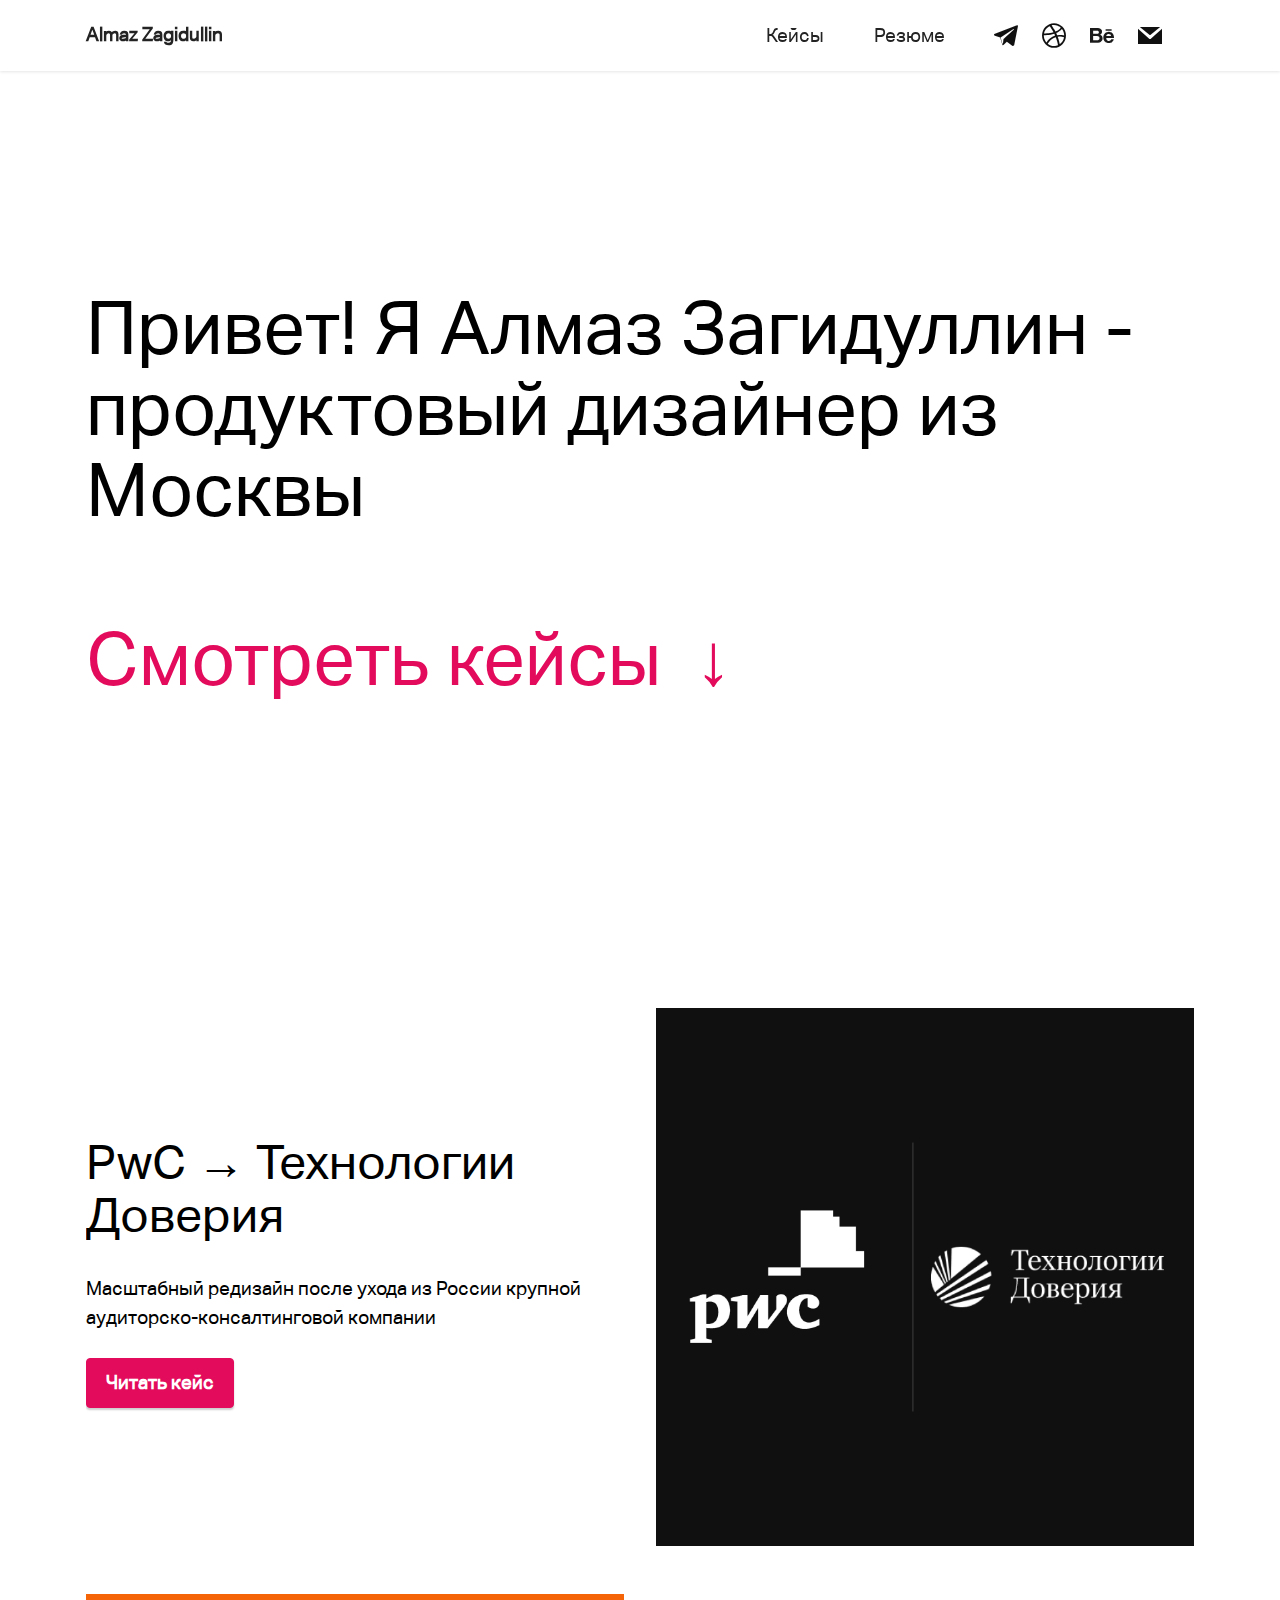
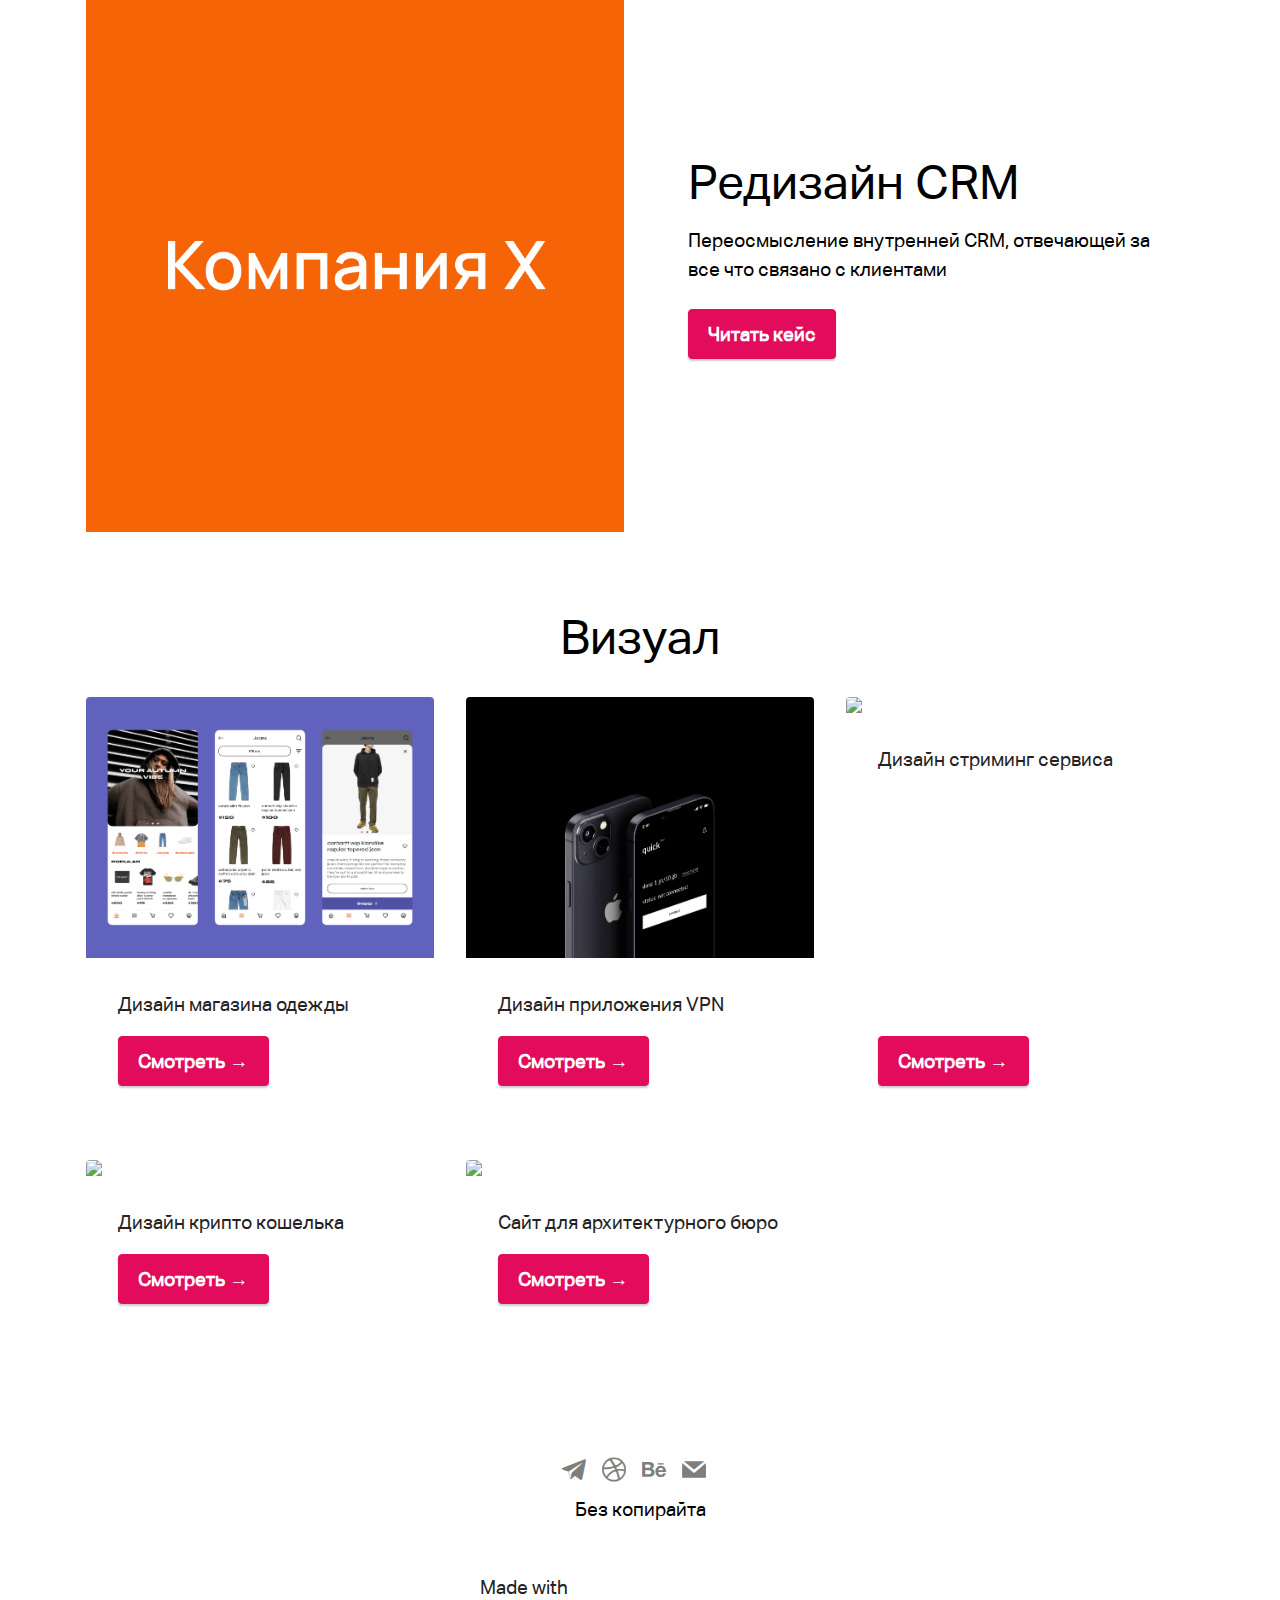
==== commit d4785f75: "Hello 2!" ====
--- a/index.html
+++ b/index.html
@@ -37,7 +37,7 @@
         <div class="container">
             <div class="navbar-brand">
                 
-                <span class="navbar-caption-wrap"><a class="navbar-caption text-black text-primary display-7" href="index.html">Almaz Zagidullin</a></span>
+                <span class="navbar-caption-wrap"><a class="navbar-caption text-black text-primary display-7" href="http://almazzagidullin.ru">Almaz Zagidullin</a></span>
             </div>
             <button class="navbar-toggler" type="button" data-toggle="collapse" data-bs-toggle="collapse" data-target="#navbarSupportedContent" data-bs-target="#navbarSupportedContent" aria-controls="navbarNavAltMarkup" aria-expanded="false" aria-label="Toggle navigation">
                 <div class="hamburger">
@@ -48,7 +48,7 @@
                 </div>
             </button>
             <div class="collapse navbar-collapse" id="navbarSupportedContent">
-                <ul class="navbar-nav nav-dropdown nav-right" data-app-modern-menu="true"><li class="nav-item"><a class="nav-link link text-black display-4" href="https://mobiri.se">Кейсы</a></li>
+                <ul class="navbar-nav nav-dropdown nav-right" data-app-modern-menu="true"><li class="nav-item"><a class="nav-link link text-black text-primary display-4" href="index.html#features19-n">Кейсы</a></li>
                     <li class="nav-item"><a class="nav-link link text-black display-4" href="page1.html">Резюме</a></li></ul>
                 <div class="icons-menu">
                     <a class="iconfont-wrapper" href="https://t.me/Almazzagidullin" target="_blank">
@@ -147,10 +147,10 @@
             <div class="item features-image сol-12 col-md-6 col-lg-4">
                 <div class="item-wrapper">
                     <div class="item-img">
-                        <a href="https://dribbble.com/shots/19655638-Clothes-store"><img src="assets/images/work-7-815x611.png" alt="Mobirise Website Builder"></a>
-                    </div>
-                    <div class="item-content">
-                        <h5 class="item-title mbr-fonts-style display-7"><strong>Дизайн магазина одежды</strong></h5>
+                        <a href="https://dribbble.com/shots/19655638-Clothes-store"><img src="assets/images/work-7-815x611.png" alt="Mobirise Website Builder" data-slide-to="0" data-bs-slide-to="0"></a>
+                    </div>
+                    <div class="item-content">
+                        <h5 class="item-title mbr-fonts-style display-7">Дизайн магазина одежды</h5>
                         
                         
                     </div>
@@ -160,10 +160,10 @@
             <div class="item features-image сol-12 col-md-6 col-lg-4">
                 <div class="item-wrapper">
                     <div class="item-img">
-                        <a href="https://www.behance.net/gallery/145939225/Quick-VPN-app" target="_blank"><img src="assets/images/vpn-815x611.png" alt="Mobirise Website Builder"></a>
-                    </div>
-                    <div class="item-content">
-                        <h5 class="item-title mbr-fonts-style display-7"><strong>Дизайн приложения VPN</strong></h5>
+                        <a href="https://www.behance.net/gallery/145939225/Quick-VPN-app" target="_blank"><img src="assets/images/vpn-815x611.png" alt="Mobirise Website Builder" data-slide-to="1" data-bs-slide-to="1"></a>
+                    </div>
+                    <div class="item-content">
+                        <h5 class="item-title mbr-fonts-style display-7">Дизайн приложения VPN</h5>
                         
                         
                     </div>
@@ -173,15 +173,38 @@
             <div class="item features-image сol-12 col-md-6 col-lg-4">
                 <div class="item-wrapper">
                     <div class="item-img">
-                        <img src="assets/images/features3.jpg" alt="Mobirise Website Builder">
-                    </div>
-                    <div class="item-content">
-                        <h5 class="item-title mbr-fonts-style display-7"><strong>Unique Styles</strong></h5>
-                        
-                        
-                    </div>
-                    <div class="mbr-section-btn item-footer mt-2"><a href="" class="btn btn-primary item-btn display-7" target="_blank">Learn More
-                            &gt;</a></div>
+                        <a href="https://dribbble.com/shots/19689000-Streaming-service-concept" target="_blank"><img src="assets/images/work-9-815x611.png" alt="Mobirise Website Builder" data-slide-to="2" data-bs-slide-to="2"></a>
+                    </div>
+                    <div class="item-content">
+                        <h5 class="item-title mbr-fonts-style display-7">Дизайн стриминг сервиса</h5>
+                        
+                        
+                    </div>
+                    <div class="mbr-section-btn item-footer mt-2"><a href="" class="btn item-btn btn-secondary display-7" target="_blank">Смотреть →</a></div>
+                </div>
+            </div><div class="item features-image сol-12 col-md-6 col-lg-4">
+                <div class="item-wrapper">
+                    <div class="item-img">
+                        <a href="https://dribbble.com/shots/19689000-Streaming-service-concept" target="_blank"><img src="assets/images/work-3-1600x1200.png" alt="Mobirise Website Builder" data-slide-to="3" data-bs-slide-to="3"></a>
+                    </div>
+                    <div class="item-content">
+                        <h5 class="item-title mbr-fonts-style display-7">Дизайн крипто кошелька</h5>
+                        
+                        
+                    </div>
+                    <div class="mbr-section-btn item-footer mt-2"><a href="https://dribbble.com/shots/19622729-Crypto-wallet" class="btn item-btn btn-secondary display-7" target="_blank">Смотреть →</a></div>
+                </div>
+            </div><div class="item features-image сol-12 col-md-6 col-lg-4">
+                <div class="item-wrapper">
+                    <div class="item-img">
+                        <a href="https://dribbble.com/shots/19689000-Streaming-service-concept" target="_blank"><img src="assets/images/bureau-1600x1200.png" alt="Mobirise Website Builder" data-slide-to="4" data-bs-slide-to="4"></a>
+                    </div>
+                    <div class="item-content">
+                        <h5 class="item-title mbr-fonts-style display-7">Сайт для архитектурного бюро</h5>
+                        
+                        
+                    </div>
+                    <div class="mbr-section-btn item-footer mt-2"><a href="https://www.behance.net/gallery/146452467/Bureau-ARCHITECTURE-INTERIOR-DESIGN" class="btn item-btn btn-secondary display-7" target="_blank">Смотреть →</a></div>
                 </div>
             </div>
         </div>
@@ -228,7 +251,7 @@
             </div>
         </div>
     </div>
-</section><section class="display-7" style="padding: 0;align-items: center;justify-content: center;flex-wrap: wrap;    align-content: center;display: flex;position: relative;height: 4rem;"><a href="https://mobiri.se/" style="flex: 1 1;height: 4rem;position: absolute;width: 100%;z-index: 1;"><img alt="" style="height: 4rem;" src="[data-uri]"></a><p style="margin: 0;text-align: center;" class="display-7">Built with Mobirise &#8204;</p><a style="z-index:1" href="https://mobirise.com/website-maker.html">Website Maker</a></section><script src="assets/bootstrap/js/bootstrap.bundle.min.js"></script>  <script src="assets/smoothscroll/smooth-scroll.js"></script>  <script src="assets/ytplayer/index.js"></script>  <script src="assets/dropdown/js/navbar-dropdown.js"></script>  <script src="assets/theme/js/script.js"></script>  
+</section><section class="display-7" style="padding: 0;align-items: center;justify-content: center;flex-wrap: wrap;    align-content: center;display: flex;position: relative;height: 4rem;"><a href="https://mobiri.se/" style="flex: 1 1;height: 4rem;position: absolute;width: 100%;z-index: 1;"><img alt="" style="height: 4rem;" src="[data-uri]"></a><p style="margin: 0;text-align: center;" class="display-7">Made with &#8204;</p><a style="z-index:1" href="https://mobirise.com"> Website  Creation Software</a></section><script src="assets/bootstrap/js/bootstrap.bundle.min.js"></script>  <script src="assets/smoothscroll/smooth-scroll.js"></script>  <script src="assets/ytplayer/index.js"></script>  <script src="assets/dropdown/js/navbar-dropdown.js"></script>  <script src="assets/theme/js/script.js"></script>  
   
   
 </body>
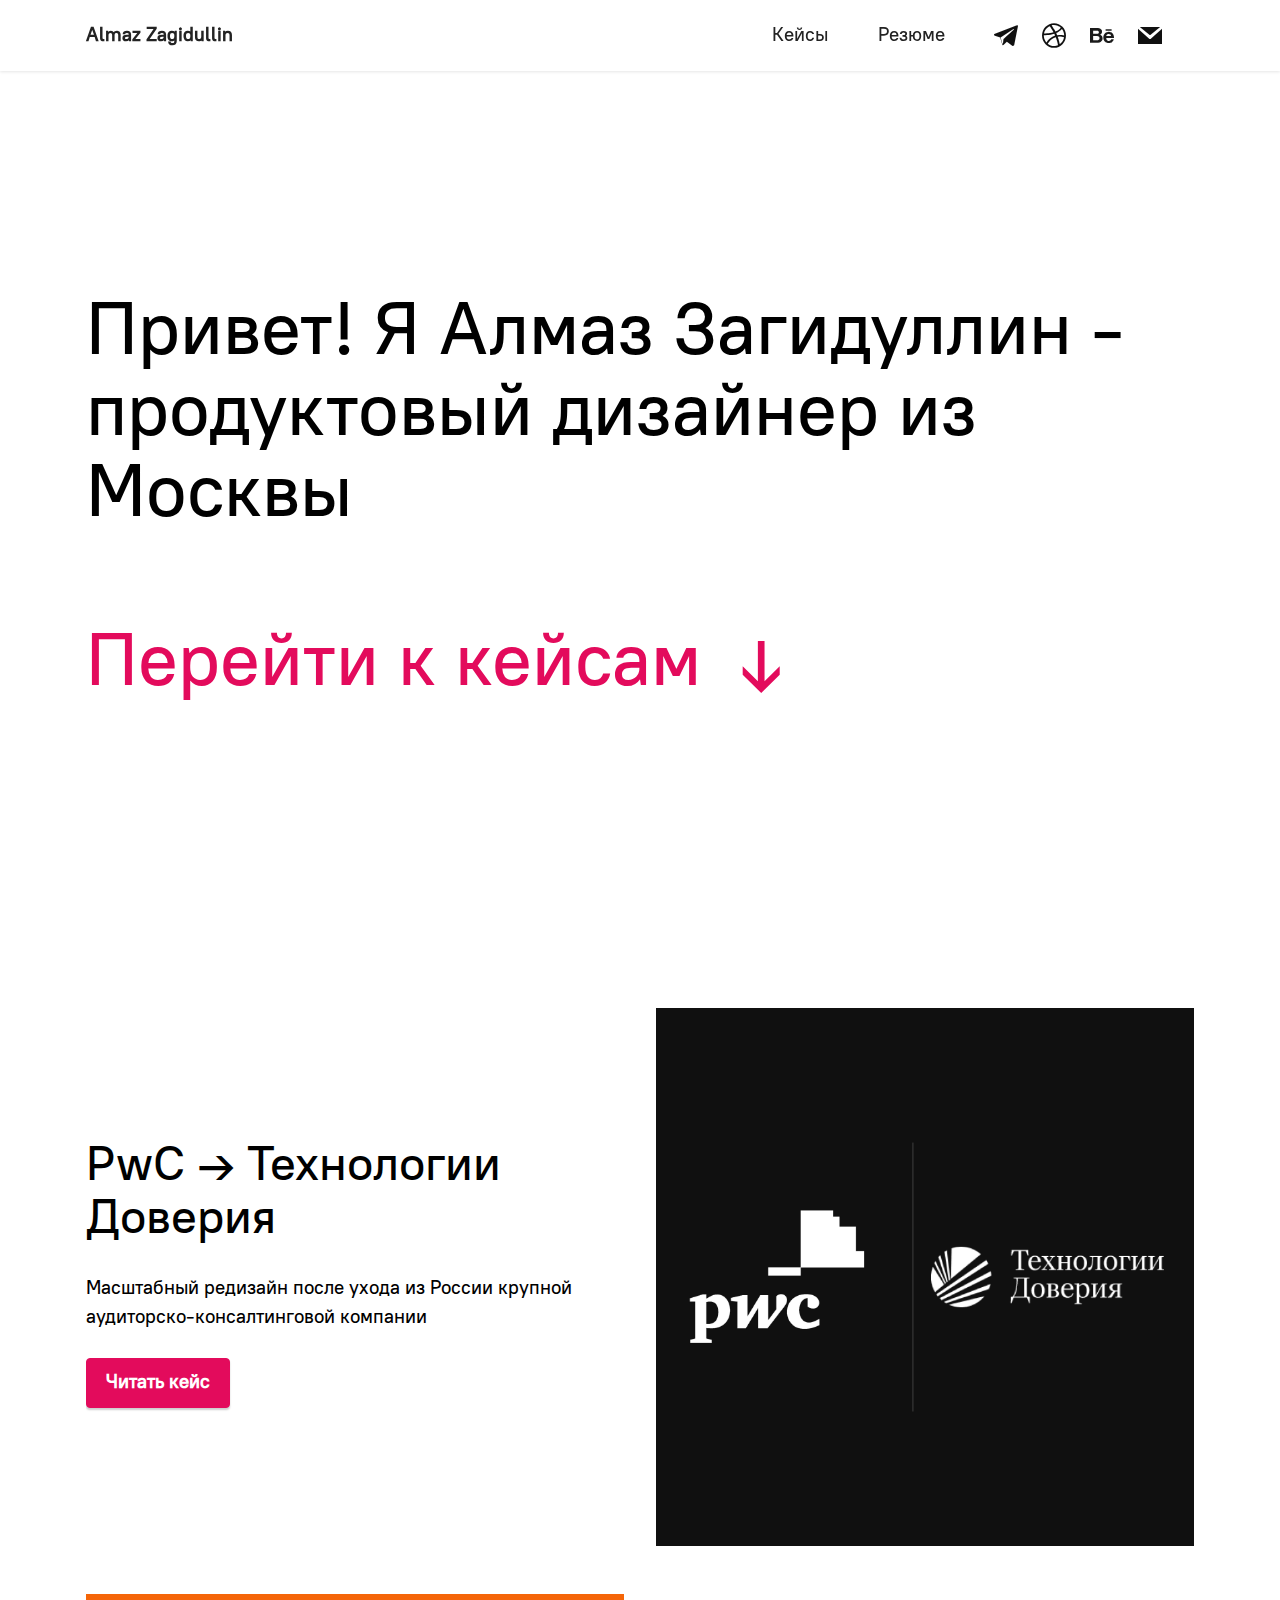
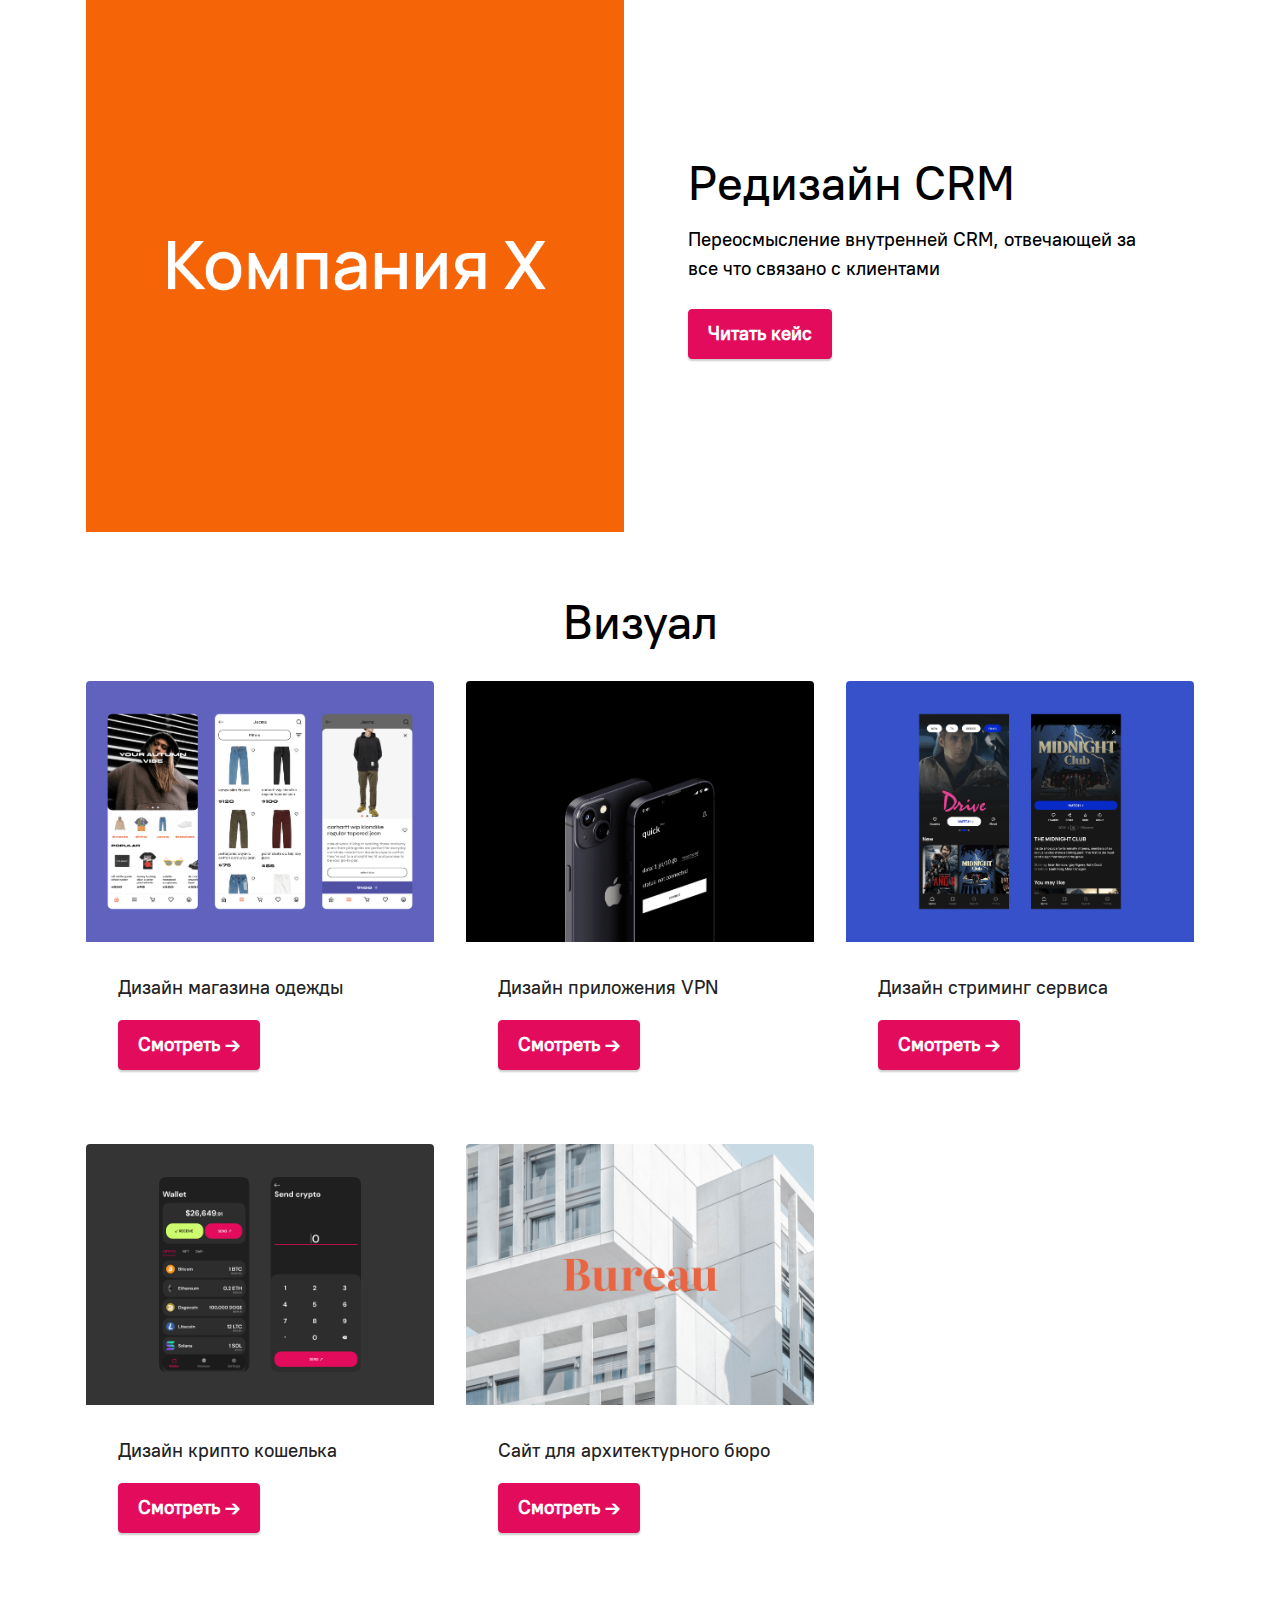
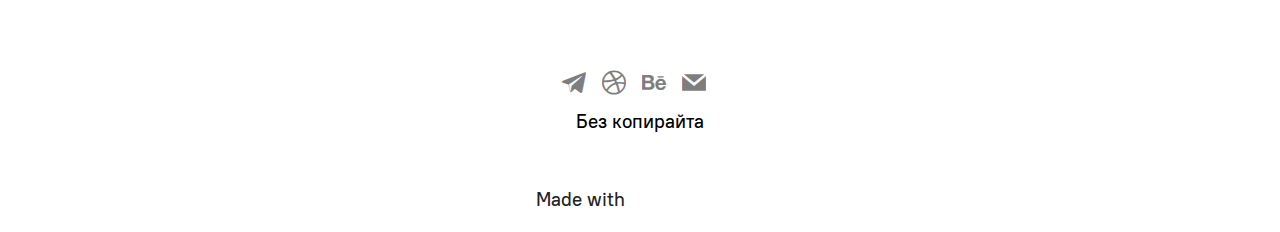
==== commit f68c8092: "Hello v3!" ====
--- a/index.html
+++ b/index.html
@@ -80,7 +80,7 @@
         <div class="row justify-content-center">
             <div class="col-12">
                 <h3 class="mbr-section-title mbr-white mbr-fonts-style display-1">Привет! Я Алмаз Загидуллин - продуктовый дизайнер из Москвы<br><br></h3>
-                <p class="mbr-text mbr-fonts-style mbr-white mb-4 display-1"><a href="index.html#features19-n" class="text-danger text-primary">Смотреть кейсы&nbsp; ↓</a></p>
+                <p class="mbr-text mbr-fonts-style mbr-white mb-4 display-1"><a href="index.html#features19-n" class="text-secondary">Перейти к кейсам&nbsp; ↓</a></p>
             </div>
         </div>
     </div>
@@ -251,7 +251,7 @@
             </div>
         </div>
     </div>
-</section><section class="display-7" style="padding: 0;align-items: center;justify-content: center;flex-wrap: wrap;    align-content: center;display: flex;position: relative;height: 4rem;"><a href="https://mobiri.se/" style="flex: 1 1;height: 4rem;position: absolute;width: 100%;z-index: 1;"><img alt="" style="height: 4rem;" src="[data-uri]"></a><p style="margin: 0;text-align: center;" class="display-7">Made with &#8204;</p><a style="z-index:1" href="https://mobirise.com"> Website  Creation Software</a></section><script src="assets/bootstrap/js/bootstrap.bundle.min.js"></script>  <script src="assets/smoothscroll/smooth-scroll.js"></script>  <script src="assets/ytplayer/index.js"></script>  <script src="assets/dropdown/js/navbar-dropdown.js"></script>  <script src="assets/theme/js/script.js"></script>  
+</section><section class="display-7" style="padding: 0;align-items: center;justify-content: center;flex-wrap: wrap;    align-content: center;display: flex;position: relative;height: 4rem;"><a href="https://mobiri.se/" style="flex: 1 1;height: 4rem;position: absolute;width: 100%;z-index: 1;"><img alt="" style="height: 4rem;" src="[data-uri]"></a><p style="margin: 0;text-align: center;" class="display-7">Made with &#8204;</p><a style="z-index:1" href="https://mobirise.com">Mobirise.com </a></section><script src="assets/bootstrap/js/bootstrap.bundle.min.js"></script>  <script src="assets/smoothscroll/smooth-scroll.js"></script>  <script src="assets/ytplayer/index.js"></script>  <script src="assets/dropdown/js/navbar-dropdown.js"></script>  <script src="assets/theme/js/script.js"></script>  
   
   
 </body>
--- a/assets/fonts/style.css
+++ b/assets/fonts/style.css
@@ -1,5 +1,5 @@
 @font-face {
-   font-family: 'AktivGroteskCorp-Regular';
+   font-family: 'pt-root-ui_medium';
    font-display: swap;
-   src: url('AktivGroteskCorp-Regular/font.ttf');
+   src: url('pt-root-ui_medium/font.ttf');
 }
--- a/assets/mobirise/css/mbr-additional.css
+++ b/assets/mobirise/css/mbr-additional.css
@@ -2,7 +2,7 @@
   font-family: Jost;
 }
 .display-1 {
-  font-family: 'AktivGroteskCorp-Regular';
+  font-family: 'pt-root-ui_medium';
   font-size: 4.6rem;
   line-height: 1.1;
 }
@@ -10,7 +10,7 @@
   font-size: 5.75rem;
 }
 .display-2 {
-  font-family: 'AktivGroteskCorp-Regular';
+  font-family: 'pt-root-ui_medium';
   font-size: 3rem;
   line-height: 1.1;
 }
@@ -18,7 +18,7 @@
   font-size: 3.75rem;
 }
 .display-4 {
-  font-family: 'AktivGroteskCorp-Regular';
+  font-family: 'pt-root-ui_medium';
   font-size: 1.2rem;
   line-height: 1.5;
 }
@@ -26,7 +26,7 @@
   font-size: 1.5rem;
 }
 .display-5 {
-  font-family: 'AktivGroteskCorp-Regular';
+  font-family: 'pt-root-ui_medium';
   font-size: 1.9rem;
   line-height: 1.5;
 }
@@ -34,7 +34,7 @@
   font-size: 2.375rem;
 }
 .display-7 {
-  font-family: 'AktivGroteskCorp-Regular';
+  font-family: 'pt-root-ui_medium';
   font-size: 1.2rem;
   line-height: 1.5;
 }
@@ -586,7 +586,7 @@
   display: none;
 }
 .form-control {
-  font-family: 'AktivGroteskCorp-Regular';
+  font-family: 'pt-root-ui_medium';
   font-size: 1.2rem;
   line-height: 1.5;
   font-weight: 400;
@@ -600,7 +600,7 @@
   border-color: #ffffff !important;
 }
 .form-control:-webkit-input-placeholder {
-  font-family: 'AktivGroteskCorp-Regular';
+  font-family: 'pt-root-ui_medium';
   font-size: 1.2rem;
   line-height: 1.5;
   font-weight: 400;
@@ -1150,8 +1150,8 @@
   color: #000000;
 }
 .cid-tn6lcrB7Ze {
-  padding-top: 3rem;
-  padding-bottom: 3rem;
+  padding-top: 2rem;
+  padding-bottom: 2rem;
   background-color: #ffffff;
 }
 .cid-tn6lcrB7Ze img,
@@ -1717,15 +1717,35 @@
 .cid-tnbNsF2cSW .mbr-section-subtitle {
   color: #000000;
 }
-.cid-tnbPLRRZA8 {
-  padding-top: 0rem;
+.cid-tnhNFXtm9p {
+  padding-top: 1rem;
   padding-bottom: 0rem;
   background-color: #ffffff;
 }
-.cid-tnbPLRRZA8 .mbr-fallback-image.disabled {
+.cid-tnhNFXtm9p blockquote {
+  border-color: #e30b5c;
+  border-radius: 4px;
+  background-color: #fafafa;
+}
+.cid-tnhNH4uEMt {
+  padding-top: 1rem;
+  padding-bottom: 1rem;
+  background-color: #ffffff;
+}
+.cid-tnhNH4uEMt blockquote {
+  border-color: #e30b5c;
+  border-radius: 4px;
+  background-color: #fafafa;
+}
+.cid-tnhP9joEZR {
+  padding-top: 5rem;
+  padding-bottom: 5rem;
+  background-color: #fafafa;
+}
+.cid-tnhP9joEZR .mbr-fallback-image.disabled {
   display: none;
 }
-.cid-tnbPLRRZA8 .mbr-fallback-image {
+.cid-tnhP9joEZR .mbr-fallback-image {
   display: block;
   background-size: cover;
   background-position: center center;
@@ -1733,57 +1753,6 @@
   height: 100%;
   position: absolute;
   top: 0;
-}
-.cid-tnbPLRRZA8 .card-wrapper {
-  padding: 4rem;
-  background-color: #ffffff;
-  border-radius: 4px;
-}
-.cid-tnbPLRRZA8 .row {
-  align-items: flex-start;
-}
-@media (max-width: 992px) {
-  .cid-tnbPLRRZA8 .card {
-    margin-bottom: 2rem !important;
-  }
-}
-@media (max-width: 767px) {
-  .cid-tnbPLRRZA8 .card-wrapper {
-    padding: 1rem;
-  }
-}
-.cid-tnbPLRRZA8 ul {
-  list-style: none;
-}
-.cid-tnbPLRRZA8 li {
-  position: relative;
-}
-.cid-tnbPLRRZA8 li:before {
-  position: absolute;
-  left: -30px;
-  top: 50%;
-  transform: translateY(-50%);
-  content: "\e908";
-  font-family: 'Moririse2' !important;
-  color: #ffffff;
-  font-size: 0.8rem;
-}
-.cid-tnbPLRRZA8 .mbr-section-btn {
-  width: 100%;
-}
-.cid-tnbPLRRZA8 .btn {
-  width: 100%;
-}
-.cid-tnbPLRRZA8 .card-title {
-  color: #000000;
-}
-.cid-tnbPLRRZA8 .mbr-text,
-.cid-tnbPLRRZA8 .link-wrap,
-.cid-tnbPLRRZA8 .mbr-section-btn {
-  color: #000000;
-}
-.cid-tnbPLRRZA8 .list {
-  color: #000000;
 }
 .cid-tnbLvq8RPZ {
   padding-top: 2rem;
@@ -2295,9 +2264,9 @@
 .cid-tnc95icoKQ .card-box {
   text-align: left;
 }
-.cid-tnc8OHaKSD {
-  padding-top: 4rem;
-  padding-bottom: 2rem;
+.cid-tnhE9TiLbB {
+  padding-top: 5rem;
+  padding-bottom: 5rem;
   background-color: #ffffff;
 }
 .cid-tnc8S4YjUr {
@@ -2308,9 +2277,9 @@
 .cid-tnc8S4YjUr .mbr-section-subtitle {
   color: #e30b5c;
 }
-.cid-tnc8SHlhNK {
-  padding-top: 2rem;
-  padding-bottom: 2rem;
+.cid-tnhH9To0k0 {
+  padding-top: 5rem;
+  padding-bottom: 5rem;
   background-color: #ffffff;
 }
 .cid-tncawRG6Cm {
@@ -2321,10 +2290,51 @@
 .cid-tncawRG6Cm .mbr-section-subtitle {
   color: #e30b5c;
 }
-.cid-tncaxsg0nH {
-  padding-top: 2rem;
-  padding-bottom: 2rem;
+.cid-tnhpOo9U3l {
+  padding-top: 3rem;
+  padding-bottom: 5rem;
   background-color: #ffffff;
+}
+.cid-tnhpOo9U3l .mbr-fallback-image.disabled {
+  display: none;
+}
+.cid-tnhpOo9U3l .mbr-fallback-image {
+  display: block;
+  background-size: cover;
+  background-position: center center;
+  width: 100%;
+  height: 100%;
+  position: absolute;
+  top: 0;
+}
+.cid-tnhpOo9U3l .mbr-text {
+  color: #767676;
+}
+.cid-tnhpOo9U3l .mbr-section-subtitle {
+  color: #767676;
+}
+.cid-tnhpOo9U3l .title .num {
+  width: 100%;
+  display: block;
+}
+.cid-tnhpOo9U3l .title .card-title {
+  z-index: 1;
+}
+.cid-tnhpOo9U3l .num {
+  color: #e30b5c;
+  text-align: left;
+}
+@media (max-width: 767px) {
+  .cid-tnhpOo9U3l * {
+    text-align: center !important;
+  }
+  .cid-tnhpOo9U3l .content-column {
+    margin-bottom: 2rem;
+  }
+}
+.cid-tnhpOo9U3l .card-text {
+  color: #101010;
+  text-align: left;
 }
 .cid-tnc8XSK5GA {
   padding-top: 2rem;
@@ -2397,20 +2407,43 @@
   color: #e30b5c;
   text-align: left;
 }
-.cid-tnc8T7Ny51 {
+.cid-tnhxf17oMA {
+  padding-top: 3rem;
+  padding-bottom: 3rem;
+  background-color: #ffffff;
+}
+.cid-tnhxf17oMA .mbr-fallback-image.disabled {
+  display: none;
+}
+.cid-tnhxf17oMA .mbr-fallback-image {
+  display: block;
+  background-size: cover;
+  background-position: center center;
+  width: 100%;
+  height: 100%;
+  position: absolute;
+  top: 0;
+}
+@media (max-width: 991px) {
+  .cid-tnhxf17oMA .image-wrapper {
+    margin-bottom: 1rem;
+  }
+}
+.cid-tnhxf17oMA .row {
+  flex-direction: row-reverse;
+}
+.cid-tnhxf17oMA img {
+  width: 100%;
+}
+.cid-tnhmM7OzI3 {
   padding-top: 2rem;
   padding-bottom: 2rem;
   background-color: #ffffff;
 }
-.cid-tnc8UaU19P {
-  padding-top: 2rem;
-  padding-bottom: 2rem;
-  background-color: #ffffff;
-}
-.cid-tnc8UaU19P .mbr-fallback-image.disabled {
+.cid-tnhmM7OzI3 .mbr-fallback-image.disabled {
   display: none;
 }
-.cid-tnc8UaU19P .mbr-fallback-image {
+.cid-tnhmM7OzI3 .mbr-fallback-image {
   display: block;
   background-size: cover;
   background-position: center center;
@@ -2419,23 +2452,33 @@
   position: absolute;
   top: 0;
 }
-.cid-tnc8UaU19P ul {
-  list-style: none;
-  margin: 0;
-  padding-left: 2.5rem;
-}
-.cid-tnc8UaU19P li {
-  position: relative;
-  margin-bottom: 1rem;
-}
-.cid-tnc8UaU19P ul li::before {
-  position: absolute;
-  left: -1.6rem;
-  content: "\2022";
-  color: #6592e6;
-  font-weight: bold;
-  font-size: 2rem;
-  width: 1.6rem;
+.cid-tnhmM7OzI3 .card-wrapper {
+  background-color: #fafafa;
+  margin-bottom: 2rem;
+  border-radius: 4px;
+  background: #fafafa;
+  transition: all 0.3s;
+  padding: 2rem;
+  padding-top: 3rem;
+}
+.cid-tnhmM7OzI3 .mbr-section-title,
+.cid-tnhmM7OzI3 .mbr-section-subtitle {
+  text-align: center;
+}
+@media (min-width: 992px) {
+  .cid-tnhmM7OzI3 .card-wrapper {
+    padding-left: 4rem;
+    padding-right: 4rem;
+  }
+}
+@media (max-width: 767px) {
+  .cid-tnhmM7OzI3 .card-wrapper {
+    padding: 1rem;
+    padding-top: 2rem;
+  }
+}
+.cid-tnhmM7OzI3 .mbr-section-title {
+  text-align: left;
 }
 .cid-tncgeyhgWq {
   padding-top: 2rem;
@@ -2450,26 +2493,10 @@
 .cid-tncgf5rwSJ .mbr-section-subtitle {
   color: #e30b5c;
 }
-.cid-tncgfBlAra {
-  padding-top: 2rem;
-  padding-bottom: 2rem;
+.cid-tnhHsXgoNq {
+  padding-top: 5rem;
+  padding-bottom: 5rem;
   background-color: #ffffff;
-}
-.cid-tncghsqGME {
-  padding-top: 2rem;
-  padding-bottom: 2rem;
-  background-color: #ffffff;
-}
-.cid-tnc8TB1Atc {
-  padding-top: 2rem;
-  padding-bottom: 2rem;
-  background-color: #ffffff;
-}
-.cid-tnc8TB1Atc .line {
-  background-color: #e30b5c;
-  align: center;
-  height: 2px;
-  margin: 0 auto;
 }
 .cid-tn5U6Bh8wp {
   padding-top: 2rem;
--- a/assets/mobirise/css/mbr-additional.css
+++ b/assets/mobirise/css/mbr-additional.css
@@ -2,7 +2,7 @@
   font-family: Jost;
 }
 .display-1 {
-  font-family: 'AktivGroteskCorp-Regular';
+  font-family: 'pt-root-ui_medium';
   font-size: 4.6rem;
   line-height: 1.1;
 }
@@ -10,7 +10,7 @@
   font-size: 5.75rem;
 }
 .display-2 {
-  font-family: 'AktivGroteskCorp-Regular';
+  font-family: 'pt-root-ui_medium';
   font-size: 3rem;
   line-height: 1.1;
 }
@@ -18,7 +18,7 @@
   font-size: 3.75rem;
 }
 .display-4 {
-  font-family: 'AktivGroteskCorp-Regular';
+  font-family: 'pt-root-ui_medium';
   font-size: 1.2rem;
   line-height: 1.5;
 }
@@ -26,7 +26,7 @@
   font-size: 1.5rem;
 }
 .display-5 {
-  font-family: 'AktivGroteskCorp-Regular';
+  font-family: 'pt-root-ui_medium';
   font-size: 1.9rem;
   line-height: 1.5;
 }
@@ -34,7 +34,7 @@
   font-size: 2.375rem;
 }
 .display-7 {
-  font-family: 'AktivGroteskCorp-Regular';
+  font-family: 'pt-root-ui_medium';
   font-size: 1.2rem;
   line-height: 1.5;
 }
@@ -586,7 +586,7 @@
   display: none;
 }
 .form-control {
-  font-family: 'AktivGroteskCorp-Regular';
+  font-family: 'pt-root-ui_medium';
   font-size: 1.2rem;
   line-height: 1.5;
   font-weight: 400;
@@ -600,7 +600,7 @@
   border-color: #ffffff !important;
 }
 .form-control:-webkit-input-placeholder {
-  font-family: 'AktivGroteskCorp-Regular';
+  font-family: 'pt-root-ui_medium';
   font-size: 1.2rem;
   line-height: 1.5;
   font-weight: 400;
@@ -1150,8 +1150,8 @@
   color: #000000;
 }
 .cid-tn6lcrB7Ze {
-  padding-top: 3rem;
-  padding-bottom: 3rem;
+  padding-top: 2rem;
+  padding-bottom: 2rem;
   background-color: #ffffff;
 }
 .cid-tn6lcrB7Ze img,
@@ -1717,15 +1717,35 @@
 .cid-tnbNsF2cSW .mbr-section-subtitle {
   color: #000000;
 }
-.cid-tnbPLRRZA8 {
-  padding-top: 0rem;
+.cid-tnhNFXtm9p {
+  padding-top: 1rem;
   padding-bottom: 0rem;
   background-color: #ffffff;
 }
-.cid-tnbPLRRZA8 .mbr-fallback-image.disabled {
+.cid-tnhNFXtm9p blockquote {
+  border-color: #e30b5c;
+  border-radius: 4px;
+  background-color: #fafafa;
+}
+.cid-tnhNH4uEMt {
+  padding-top: 1rem;
+  padding-bottom: 1rem;
+  background-color: #ffffff;
+}
+.cid-tnhNH4uEMt blockquote {
+  border-color: #e30b5c;
+  border-radius: 4px;
+  background-color: #fafafa;
+}
+.cid-tnhP9joEZR {
+  padding-top: 5rem;
+  padding-bottom: 5rem;
+  background-color: #fafafa;
+}
+.cid-tnhP9joEZR .mbr-fallback-image.disabled {
   display: none;
 }
-.cid-tnbPLRRZA8 .mbr-fallback-image {
+.cid-tnhP9joEZR .mbr-fallback-image {
   display: block;
   background-size: cover;
   background-position: center center;
@@ -1733,57 +1753,6 @@
   height: 100%;
   position: absolute;
   top: 0;
-}
-.cid-tnbPLRRZA8 .card-wrapper {
-  padding: 4rem;
-  background-color: #ffffff;
-  border-radius: 4px;
-}
-.cid-tnbPLRRZA8 .row {
-  align-items: flex-start;
-}
-@media (max-width: 992px) {
-  .cid-tnbPLRRZA8 .card {
-    margin-bottom: 2rem !important;
-  }
-}
-@media (max-width: 767px) {
-  .cid-tnbPLRRZA8 .card-wrapper {
-    padding: 1rem;
-  }
-}
-.cid-tnbPLRRZA8 ul {
-  list-style: none;
-}
-.cid-tnbPLRRZA8 li {
-  position: relative;
-}
-.cid-tnbPLRRZA8 li:before {
-  position: absolute;
-  left: -30px;
-  top: 50%;
-  transform: translateY(-50%);
-  content: "\e908";
-  font-family: 'Moririse2' !important;
-  color: #ffffff;
-  font-size: 0.8rem;
-}
-.cid-tnbPLRRZA8 .mbr-section-btn {
-  width: 100%;
-}
-.cid-tnbPLRRZA8 .btn {
-  width: 100%;
-}
-.cid-tnbPLRRZA8 .card-title {
-  color: #000000;
-}
-.cid-tnbPLRRZA8 .mbr-text,
-.cid-tnbPLRRZA8 .link-wrap,
-.cid-tnbPLRRZA8 .mbr-section-btn {
-  color: #000000;
-}
-.cid-tnbPLRRZA8 .list {
-  color: #000000;
 }
 .cid-tnbLvq8RPZ {
   padding-top: 2rem;
@@ -2295,9 +2264,9 @@
 .cid-tnc95icoKQ .card-box {
   text-align: left;
 }
-.cid-tnc8OHaKSD {
-  padding-top: 4rem;
-  padding-bottom: 2rem;
+.cid-tnhE9TiLbB {
+  padding-top: 5rem;
+  padding-bottom: 5rem;
   background-color: #ffffff;
 }
 .cid-tnc8S4YjUr {
@@ -2308,9 +2277,9 @@
 .cid-tnc8S4YjUr .mbr-section-subtitle {
   color: #e30b5c;
 }
-.cid-tnc8SHlhNK {
-  padding-top: 2rem;
-  padding-bottom: 2rem;
+.cid-tnhH9To0k0 {
+  padding-top: 5rem;
+  padding-bottom: 5rem;
   background-color: #ffffff;
 }
 .cid-tncawRG6Cm {
@@ -2321,10 +2290,51 @@
 .cid-tncawRG6Cm .mbr-section-subtitle {
   color: #e30b5c;
 }
-.cid-tncaxsg0nH {
-  padding-top: 2rem;
-  padding-bottom: 2rem;
+.cid-tnhpOo9U3l {
+  padding-top: 3rem;
+  padding-bottom: 5rem;
   background-color: #ffffff;
+}
+.cid-tnhpOo9U3l .mbr-fallback-image.disabled {
+  display: none;
+}
+.cid-tnhpOo9U3l .mbr-fallback-image {
+  display: block;
+  background-size: cover;
+  background-position: center center;
+  width: 100%;
+  height: 100%;
+  position: absolute;
+  top: 0;
+}
+.cid-tnhpOo9U3l .mbr-text {
+  color: #767676;
+}
+.cid-tnhpOo9U3l .mbr-section-subtitle {
+  color: #767676;
+}
+.cid-tnhpOo9U3l .title .num {
+  width: 100%;
+  display: block;
+}
+.cid-tnhpOo9U3l .title .card-title {
+  z-index: 1;
+}
+.cid-tnhpOo9U3l .num {
+  color: #e30b5c;
+  text-align: left;
+}
+@media (max-width: 767px) {
+  .cid-tnhpOo9U3l * {
+    text-align: center !important;
+  }
+  .cid-tnhpOo9U3l .content-column {
+    margin-bottom: 2rem;
+  }
+}
+.cid-tnhpOo9U3l .card-text {
+  color: #101010;
+  text-align: left;
 }
 .cid-tnc8XSK5GA {
   padding-top: 2rem;
@@ -2397,20 +2407,43 @@
   color: #e30b5c;
   text-align: left;
 }
-.cid-tnc8T7Ny51 {
+.cid-tnhxf17oMA {
+  padding-top: 3rem;
+  padding-bottom: 3rem;
+  background-color: #ffffff;
+}
+.cid-tnhxf17oMA .mbr-fallback-image.disabled {
+  display: none;
+}
+.cid-tnhxf17oMA .mbr-fallback-image {
+  display: block;
+  background-size: cover;
+  background-position: center center;
+  width: 100%;
+  height: 100%;
+  position: absolute;
+  top: 0;
+}
+@media (max-width: 991px) {
+  .cid-tnhxf17oMA .image-wrapper {
+    margin-bottom: 1rem;
+  }
+}
+.cid-tnhxf17oMA .row {
+  flex-direction: row-reverse;
+}
+.cid-tnhxf17oMA img {
+  width: 100%;
+}
+.cid-tnhmM7OzI3 {
   padding-top: 2rem;
   padding-bottom: 2rem;
   background-color: #ffffff;
 }
-.cid-tnc8UaU19P {
-  padding-top: 2rem;
-  padding-bottom: 2rem;
-  background-color: #ffffff;
-}
-.cid-tnc8UaU19P .mbr-fallback-image.disabled {
+.cid-tnhmM7OzI3 .mbr-fallback-image.disabled {
   display: none;
 }
-.cid-tnc8UaU19P .mbr-fallback-image {
+.cid-tnhmM7OzI3 .mbr-fallback-image {
   display: block;
   background-size: cover;
   background-position: center center;
@@ -2419,23 +2452,33 @@
   position: absolute;
   top: 0;
 }
-.cid-tnc8UaU19P ul {
-  list-style: none;
-  margin: 0;
-  padding-left: 2.5rem;
-}
-.cid-tnc8UaU19P li {
-  position: relative;
-  margin-bottom: 1rem;
-}
-.cid-tnc8UaU19P ul li::before {
-  position: absolute;
-  left: -1.6rem;
-  content: "\2022";
-  color: #6592e6;
-  font-weight: bold;
-  font-size: 2rem;
-  width: 1.6rem;
+.cid-tnhmM7OzI3 .card-wrapper {
+  background-color: #fafafa;
+  margin-bottom: 2rem;
+  border-radius: 4px;
+  background: #fafafa;
+  transition: all 0.3s;
+  padding: 2rem;
+  padding-top: 3rem;
+}
+.cid-tnhmM7OzI3 .mbr-section-title,
+.cid-tnhmM7OzI3 .mbr-section-subtitle {
+  text-align: center;
+}
+@media (min-width: 992px) {
+  .cid-tnhmM7OzI3 .card-wrapper {
+    padding-left: 4rem;
+    padding-right: 4rem;
+  }
+}
+@media (max-width: 767px) {
+  .cid-tnhmM7OzI3 .card-wrapper {
+    padding: 1rem;
+    padding-top: 2rem;
+  }
+}
+.cid-tnhmM7OzI3 .mbr-section-title {
+  text-align: left;
 }
 .cid-tncgeyhgWq {
   padding-top: 2rem;
@@ -2450,26 +2493,10 @@
 .cid-tncgf5rwSJ .mbr-section-subtitle {
   color: #e30b5c;
 }
-.cid-tncgfBlAra {
-  padding-top: 2rem;
-  padding-bottom: 2rem;
+.cid-tnhHsXgoNq {
+  padding-top: 5rem;
+  padding-bottom: 5rem;
   background-color: #ffffff;
-}
-.cid-tncghsqGME {
-  padding-top: 2rem;
-  padding-bottom: 2rem;
-  background-color: #ffffff;
-}
-.cid-tnc8TB1Atc {
-  padding-top: 2rem;
-  padding-bottom: 2rem;
-  background-color: #ffffff;
-}
-.cid-tnc8TB1Atc .line {
-  background-color: #e30b5c;
-  align: center;
-  height: 2px;
-  margin: 0 auto;
 }
 .cid-tn5U6Bh8wp {
   padding-top: 2rem;
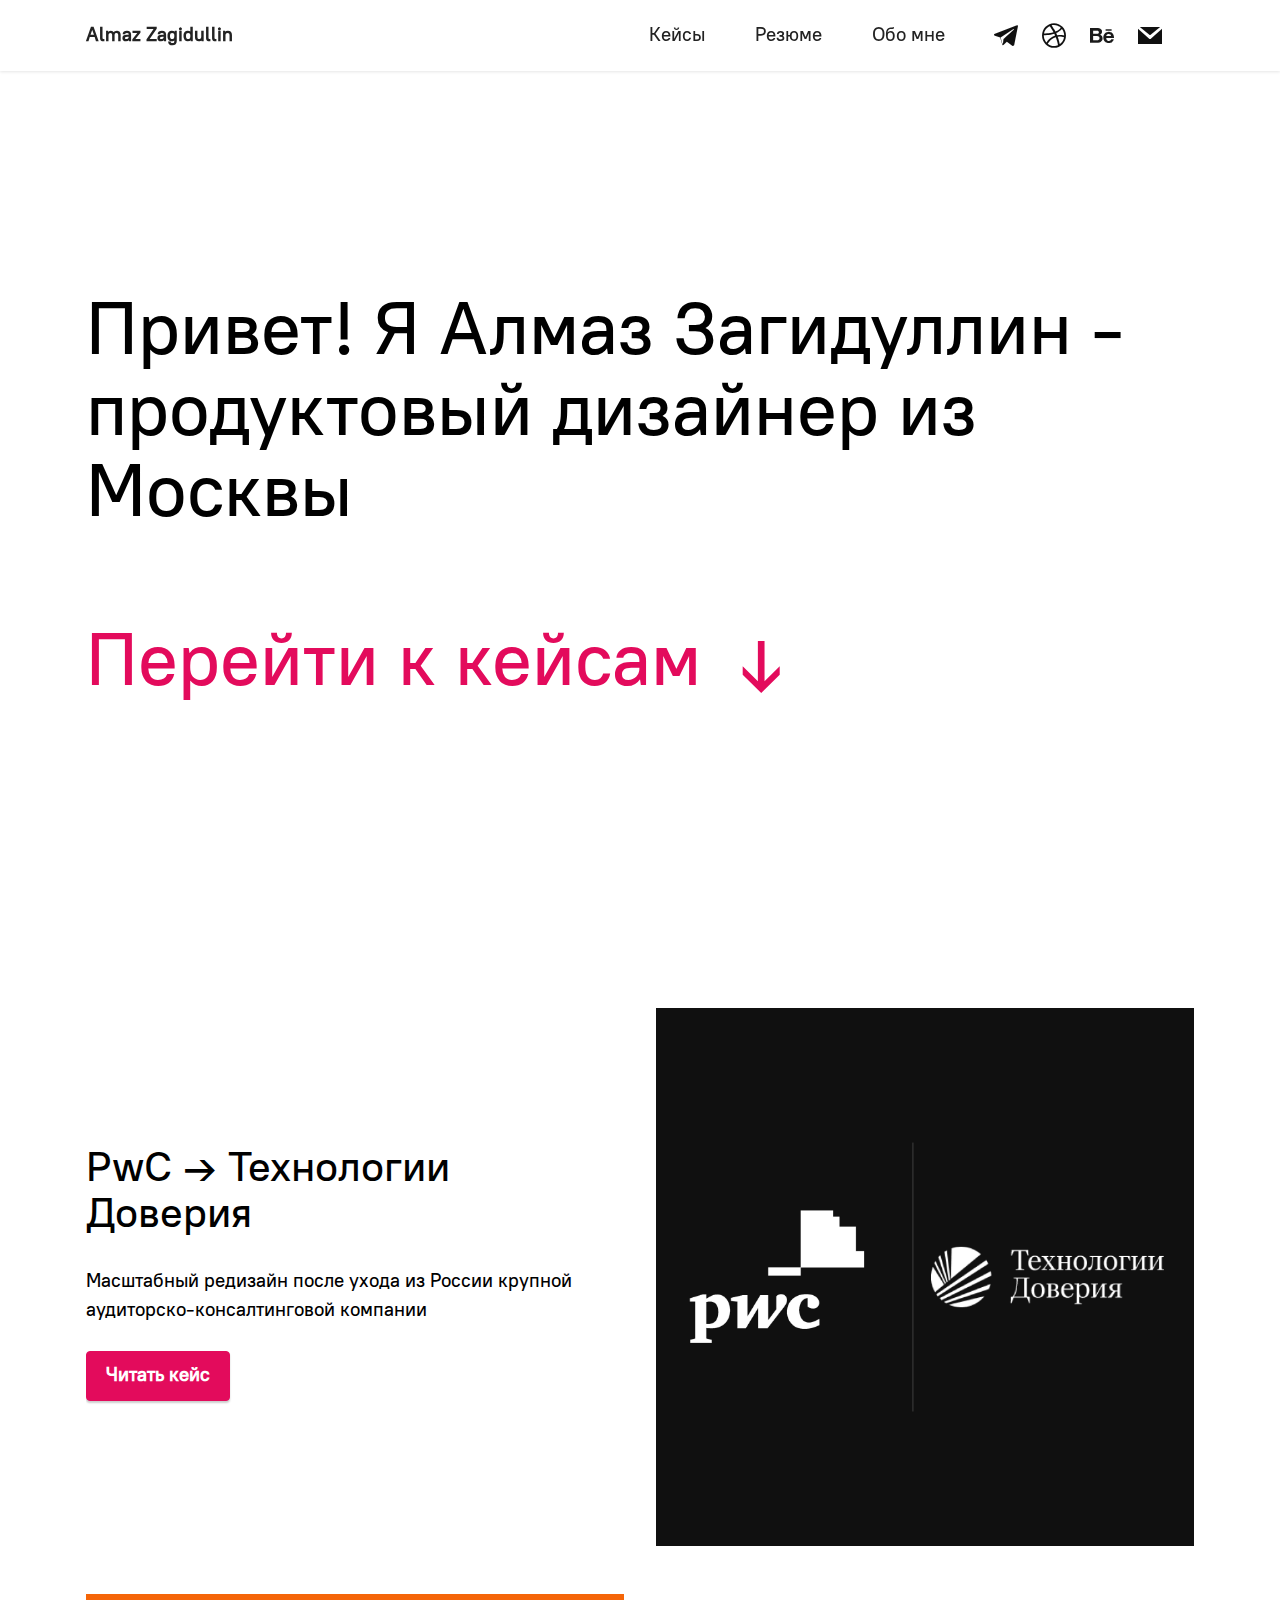
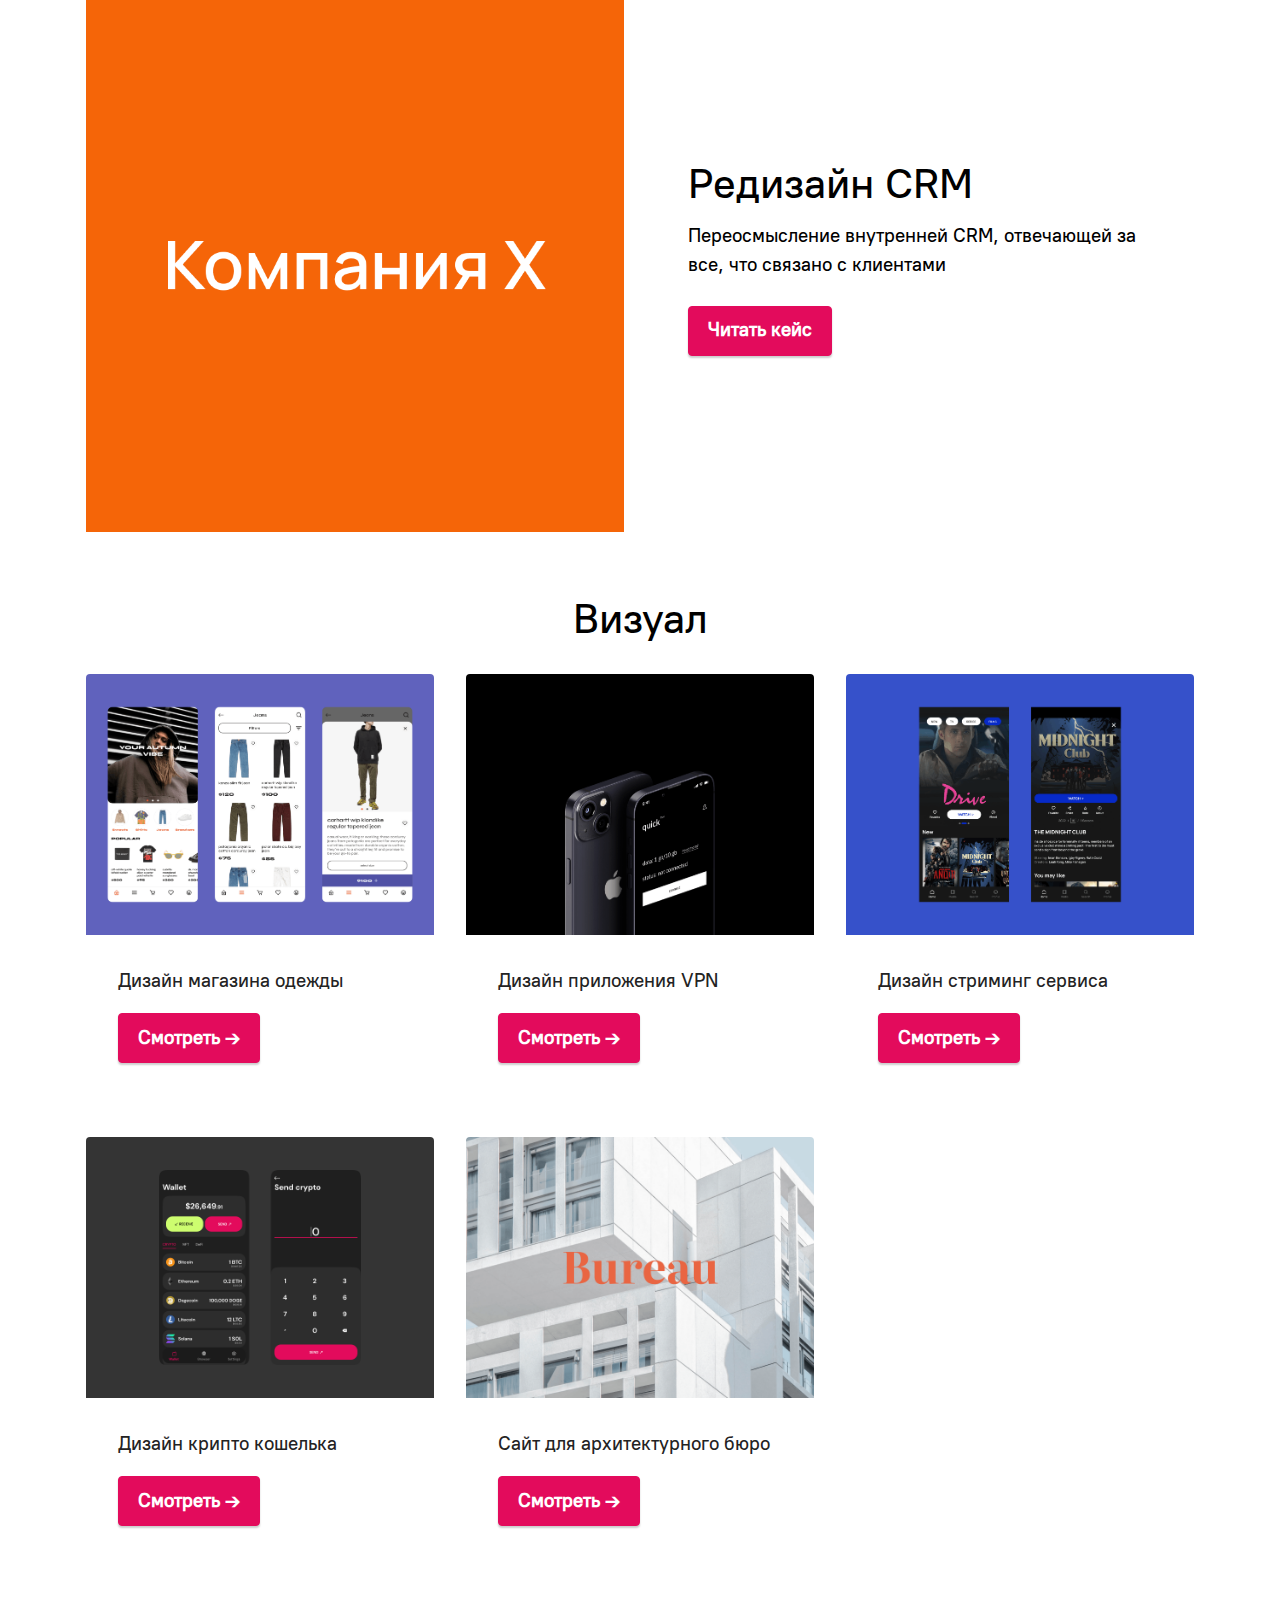
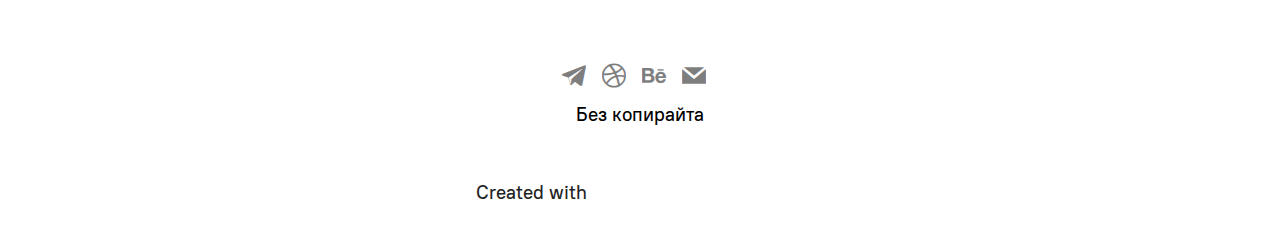
==== commit 574a238c: "Hello 4!" ====
--- a/index.html
+++ b/index.html
@@ -49,7 +49,7 @@
             </button>
             <div class="collapse navbar-collapse" id="navbarSupportedContent">
                 <ul class="navbar-nav nav-dropdown nav-right" data-app-modern-menu="true"><li class="nav-item"><a class="nav-link link text-black text-primary display-4" href="index.html#features19-n">Кейсы</a></li>
-                    <li class="nav-item"><a class="nav-link link text-black display-4" href="page1.html">Резюме</a></li></ul>
+                    <li class="nav-item"><a class="nav-link link text-black text-primary display-4" href="cv.html">Резюме</a></li><li class="nav-item"><a class="nav-link link text-black text-primary display-4" href="about.html">Обо мне</a></li></ul>
                 <div class="icons-menu">
                     <a class="iconfont-wrapper" href="https://t.me/Almazzagidullin" target="_blank">
                         <span class="p-2 mbr-iconfont socicon-telegram socicon" style="color: rgb(16, 16, 16); fill: rgb(16, 16, 16);"></span>
@@ -98,7 +98,7 @@
                 <div class="card-wrapper">
                     <h6 class="card-title mbr-fonts-style mb-4 display-2">PwC → Технологии Доверия</h6>
                     <p class="mbr-text mbr-fonts-style display-7">Масштабный редизайн после ухода из России крупной аудиторско-консалтинговой компании</p>
-                    <div class="mbr-section-btn"><a class="btn btn-secondary display-7" href="page2.html">Читать кейс</a></div>
+                    <div class="mbr-section-btn"><a class="btn btn-secondary display-7" href="pwc.html">Читать кейс</a></div>
                 </div>
             </div>
             <div class="col-12 col-lg-6">
@@ -126,8 +126,8 @@
                 <div class="text-wrapper text-center">
                     <h1 class="mbr-section-title mbr-fonts-style mb-3 display-2">Редизайн CRM</h1>
                     <p class="mbr-text mbr-fonts-style display-7">
-                        Переосмысление внутренней CRM, отвечающей за все что связано с клиентами</p>
-                    <div class="mbr-section-btn mt-3"><a class="btn btn-secondary display-7" href="page3.html">Читать кейс</a></div>
+                        Переосмысление внутренней CRM, отвечающей за все, что связано с клиентами</p>
+                    <div class="mbr-section-btn mt-3"><a class="btn btn-secondary display-7" href="crm.html">Читать кейс</a></div>
                 </div>
             </div>
         </div>
@@ -251,7 +251,7 @@
             </div>
         </div>
     </div>
-</section><section class="display-7" style="padding: 0;align-items: center;justify-content: center;flex-wrap: wrap;    align-content: center;display: flex;position: relative;height: 4rem;"><a href="https://mobiri.se/" style="flex: 1 1;height: 4rem;position: absolute;width: 100%;z-index: 1;"><img alt="" style="height: 4rem;" src="[data-uri]"></a><p style="margin: 0;text-align: center;" class="display-7">Made with &#8204;</p><a style="z-index:1" href="https://mobirise.com">Mobirise.com </a></section><script src="assets/bootstrap/js/bootstrap.bundle.min.js"></script>  <script src="assets/smoothscroll/smooth-scroll.js"></script>  <script src="assets/ytplayer/index.js"></script>  <script src="assets/dropdown/js/navbar-dropdown.js"></script>  <script src="assets/theme/js/script.js"></script>  
+</section><section class="display-7" style="padding: 0;align-items: center;justify-content: center;flex-wrap: wrap;    align-content: center;display: flex;position: relative;height: 4rem;"><a href="https://mobiri.se/" style="flex: 1 1;height: 4rem;position: absolute;width: 100%;z-index: 1;"><img alt="" style="height: 4rem;" src="[data-uri]"></a><p style="margin: 0;text-align: center;" class="display-7">Created with &#8204;</p><a style="z-index:1" href="https://mobirise.com/html-builder.html">HTML Website Generator</a></section><script src="assets/bootstrap/js/bootstrap.bundle.min.js"></script>  <script src="assets/smoothscroll/smooth-scroll.js"></script>  <script src="assets/ytplayer/index.js"></script>  <script src="assets/dropdown/js/navbar-dropdown.js"></script>  <script src="assets/theme/js/script.js"></script>  
   
   
 </body>
--- a/assets/mobirise/css/mbr-additional.css
+++ b/assets/mobirise/css/mbr-additional.css
@@ -11,11 +11,11 @@
 }
 .display-2 {
   font-family: 'pt-root-ui_medium';
-  font-size: 3rem;
+  font-size: 2.6rem;
   line-height: 1.1;
 }
 .display-2 > .mbr-iconfont {
-  font-size: 3.75rem;
+  font-size: 3.25rem;
 }
 .display-4 {
   font-family: 'pt-root-ui_medium';
@@ -27,11 +27,11 @@
 }
 .display-5 {
   font-family: 'pt-root-ui_medium';
-  font-size: 1.9rem;
+  font-size: 1.6rem;
   line-height: 1.5;
 }
 .display-5 > .mbr-iconfont {
-  font-size: 2.375rem;
+  font-size: 2rem;
 }
 .display-7 {
   font-family: 'pt-root-ui_medium';
@@ -58,9 +58,9 @@
     line-height: calc( 1.1 * (2.26rem + (4.6 - 2.26) * ((100vw - 20rem) / (48 - 20))));
   }
   .display-2 {
-    font-size: 2.4rem;
-    font-size: calc( 1.7rem + (3 - 1.7) * ((100vw - 20rem) / (48 - 20)));
-    line-height: calc( 1.3 * (1.7rem + (3 - 1.7) * ((100vw - 20rem) / (48 - 20))));
+    font-size: 2.08rem;
+    font-size: calc( 1.56rem + (2.6 - 1.56) * ((100vw - 20rem) / (48 - 20)));
+    line-height: calc( 1.3 * (1.56rem + (2.6 - 1.56) * ((100vw - 20rem) / (48 - 20))));
   }
   .display-4 {
     font-size: 0.96rem;
@@ -68,9 +68,9 @@
     line-height: calc( 1.4 * (1.07rem + (1.2 - 1.07) * ((100vw - 20rem) / (48 - 20))));
   }
   .display-5 {
-    font-size: 1.52rem;
-    font-size: calc( 1.315rem + (1.9 - 1.315) * ((100vw - 20rem) / (48 - 20)));
-    line-height: calc( 1.4 * (1.315rem + (1.9 - 1.315) * ((100vw - 20rem) / (48 - 20))));
+    font-size: 1.28rem;
+    font-size: calc( 1.21rem + (1.6 - 1.21) * ((100vw - 20rem) / (48 - 20)));
+    line-height: calc( 1.4 * (1.21rem + (1.6 - 1.21) * ((100vw - 20rem) / (48 - 20))));
   }
   .display-7 {
     font-size: 0.96rem;
@@ -699,6 +699,10 @@
 }
 .cid-tn5uD4KdsM H3 {
   color: #000000;
+}
+.cid-tn5uD4KdsM .mbr-text,
+.cid-tn5uD4KdsM .mbr-section-btn {
+  color: #e30b5c;
 }
 .cid-tn5uNV3Gbf {
   padding-top: 3rem;
@@ -1039,7 +1043,7 @@
   width: 30px;
   height: 2px;
   border-right: 5px;
-  background-color: #101010;
+  background-color: #000000;
 }
 .cid-tn5VrvWNl9 button.navbar-toggler .hamburger span:nth-child(1) {
   top: 0;
@@ -1570,7 +1574,7 @@
   width: 30px;
   height: 2px;
   border-right: 5px;
-  background-color: #101010;
+  background-color: #000000;
 }
 .cid-tn5VrvWNl9 button.navbar-toggler .hamburger span:nth-child(1) {
   top: 0;
@@ -1641,43 +1645,13 @@
     left: -1rem;
   }
 }
-.cid-sFF0SGinka {
-  padding-top: 3rem;
-  padding-bottom: 3rem;
-  background-color: #ffffff;
-}
-.cid-sFF0SGinka .row {
-  align-items: center;
-}
-@media (max-width: 991px) {
-  .cid-sFF0SGinka .image-wrapper {
-    padding: 1rem;
-  }
-}
-@media (min-width: 992px) {
-  .cid-sFF0SGinka .text-wrapper {
-    padding: 0 2rem;
-  }
-}
-.cid-sFF0SGinka .mbr-section-title {
-  color: #000000;
-}
-.cid-sFF0SGinka .mbr-text,
-.cid-sFF0SGinka .mbr-section-btn {
-  color: #8e8d8a;
-}
-.cid-sFF0SGinka .mbr-section-title DIV {
-  text-align: left;
-}
-.cid-tnbPwHEOfd {
-  padding-top: 2rem;
-  padding-bottom: 1rem;
-  background-color: #ffffff;
-}
-.cid-tnbPwHEOfd .mbr-fallback-image.disabled {
+.cid-tnnU8tg2Dp {
+  background-color: #65c6d4;
+}
+.cid-tnnU8tg2Dp .mbr-fallback-image.disabled {
   display: none;
 }
-.cid-tnbPwHEOfd .mbr-fallback-image {
+.cid-tnnU8tg2Dp .mbr-fallback-image {
   display: block;
   background-size: cover;
   background-position: center center;
@@ -1686,93 +1660,32 @@
   position: absolute;
   top: 0;
 }
-.cid-tnbPwHEOfd .mbr-section-title {
-  color: #e30b5c;
-}
-.cid-tnbLP5OhRn {
-  padding-top: 1rem;
-  padding-bottom: 1rem;
-  background-color: #ffffff;
-}
-.cid-tnbLP5OhRn .mbr-text {
-  color: #000000;
-}
-.cid-tnbLP5OhRn .mbr-section-title {
-  color: #000000;
-}
-.cid-tnbLP5OhRn .mbr-section-subtitle {
-  color: #000000;
-}
-.cid-tnbNsF2cSW {
-  padding-top: 3rem;
-  padding-bottom: 3rem;
-  background-color: #ffffff;
-}
-.cid-tnbNsF2cSW .mbr-text {
-  color: #000000;
-}
-.cid-tnbNsF2cSW .mbr-section-title {
-  color: #000000;
-}
-.cid-tnbNsF2cSW .mbr-section-subtitle {
-  color: #000000;
-}
-.cid-tnhNFXtm9p {
-  padding-top: 1rem;
-  padding-bottom: 0rem;
-  background-color: #ffffff;
-}
-.cid-tnhNFXtm9p blockquote {
-  border-color: #e30b5c;
-  border-radius: 4px;
-  background-color: #fafafa;
-}
-.cid-tnhNH4uEMt {
-  padding-top: 1rem;
-  padding-bottom: 1rem;
-  background-color: #ffffff;
-}
-.cid-tnhNH4uEMt blockquote {
-  border-color: #e30b5c;
-  border-radius: 4px;
-  background-color: #fafafa;
-}
-.cid-tnhP9joEZR {
-  padding-top: 5rem;
-  padding-bottom: 5rem;
-  background-color: #fafafa;
-}
-.cid-tnhP9joEZR .mbr-fallback-image.disabled {
-  display: none;
-}
-.cid-tnhP9joEZR .mbr-fallback-image {
-  display: block;
-  background-size: cover;
-  background-position: center center;
-  width: 100%;
-  height: 100%;
-  position: absolute;
-  top: 0;
-}
-.cid-tnbLvq8RPZ {
+.cid-tnnU8tg2Dp .mbr-text,
+.cid-tnnU8tg2Dp .mbr-section-btn {
+  color: #ffffff;
+}
+.cid-tnnU8tg2Dp .mbr-section-title {
+  color: #ffffff;
+}
+.cid-tn5U6Bh8wp {
   padding-top: 2rem;
   padding-bottom: 2rem;
   background-color: #ffffff;
 }
-.cid-tnbLvq8RPZ .row-links {
-  width: 100%;
-  justify-content: center;
-}
-.cid-tnbLvq8RPZ .social-row {
-  width: 100%;
-  justify-content: center;
-}
-.cid-tnbLvq8RPZ .media-container-row {
+.cid-tn5U6Bh8wp .row-links {
+  width: 100%;
+  justify-content: center;
+}
+.cid-tn5U6Bh8wp .social-row {
+  width: 100%;
+  justify-content: center;
+}
+.cid-tn5U6Bh8wp .media-container-row {
   flex-direction: column;
   justify-content: center;
   align-items: center;
 }
-.cid-tnbLvq8RPZ .media-container-row .foot-menu {
+.cid-tn5U6Bh8wp .media-container-row .foot-menu {
   list-style: none;
   display: flex;
   justify-content: center;
@@ -1780,13 +1693,13 @@
   padding: 0;
   margin-bottom: 0;
 }
-.cid-tnbLvq8RPZ .media-container-row .foot-menu li {
+.cid-tn5U6Bh8wp .media-container-row .foot-menu li {
   padding: 0 1rem 1rem 1rem;
 }
-.cid-tnbLvq8RPZ .media-container-row .foot-menu li p {
+.cid-tn5U6Bh8wp .media-container-row .foot-menu li p {
   margin: 0;
 }
-.cid-tnbLvq8RPZ .media-container-row .social-list {
+.cid-tn5U6Bh8wp .media-container-row .social-list {
   width: auto;
   padding-left: 0;
   margin-bottom: 0;
@@ -1795,35 +1708,35 @@
   flex-wrap: wrap;
   justify-content: flex-end;
 }
-.cid-tnbLvq8RPZ .media-container-row .social-list .mbr-iconfont-social {
+.cid-tn5U6Bh8wp .media-container-row .social-list .mbr-iconfont-social {
   font-size: 1.5rem;
   color: #ffffff;
 }
-.cid-tnbLvq8RPZ .media-container-row .social-list .soc-item {
+.cid-tn5U6Bh8wp .media-container-row .social-list .soc-item {
   margin: 0 .5rem;
 }
-.cid-tnbLvq8RPZ .media-container-row .social-list a {
+.cid-tn5U6Bh8wp .media-container-row .social-list a {
   margin: 0;
   opacity: .5;
   transition: .2s linear;
 }
-.cid-tnbLvq8RPZ .media-container-row .social-list a:hover {
+.cid-tn5U6Bh8wp .media-container-row .social-list a:hover {
   opacity: 1;
 }
 @media (max-width: 767px) {
-  .cid-tnbLvq8RPZ .media-container-row .social-list {
+  .cid-tn5U6Bh8wp .media-container-row .social-list {
     -webkit-justify-content: center;
     justify-content: center;
   }
 }
-.cid-tnbLvq8RPZ .media-container-row .row-copirayt {
+.cid-tn5U6Bh8wp .media-container-row .row-copirayt {
   word-break: break-word;
   width: 100%;
 }
-.cid-tnbLvq8RPZ .media-container-row .row-copirayt p {
-  width: 100%;
-}
-.cid-tnbLvq8RPZ .media-container-row .mbr-text {
+.cid-tn5U6Bh8wp .media-container-row .row-copirayt p {
+  width: 100%;
+}
+.cid-tn5U6Bh8wp .media-container-row .mbr-text {
   color: #000000;
 }
 .cid-tn5VrvWNl9 {
@@ -2115,7 +2028,7 @@
   width: 30px;
   height: 2px;
   border-right: 5px;
-  background-color: #101010;
+  background-color: #000000;
 }
 .cid-tn5VrvWNl9 button.navbar-toggler .hamburger span:nth-child(1) {
   top: 0;
@@ -2186,15 +2099,13 @@
     left: -1rem;
   }
 }
-.cid-tnc7nyoax9 {
-  padding-top: 6rem;
-  padding-bottom: 0rem;
-  background-color: #ffffff;
-}
-.cid-tnc7nyoax9 .mbr-fallback-image.disabled {
+.cid-tnnSqqsgR2 {
+  background-color: #003d96;
+}
+.cid-tnnSqqsgR2 .mbr-fallback-image.disabled {
   display: none;
 }
-.cid-tnc7nyoax9 .mbr-fallback-image {
+.cid-tnnSqqsgR2 .mbr-fallback-image {
   display: block;
   background-size: cover;
   background-position: center center;
@@ -2203,22 +2114,12 @@
   position: absolute;
   top: 0;
 }
-.cid-tnc7nyoax9 .image-wrap img {
-  width: 100%;
-}
-@media (min-width: 992px) {
-  .cid-tnc7nyoax9 .image-wrap img {
-    display: block;
-    margin: auto;
-    width: 80%;
-  }
-}
-.cid-tnc7nyoax9 .mbr-section-title {
-  color: #101010;
-}
-.cid-tnc7nyoax9 .mbr-text,
-.cid-tnc7nyoax9 .mbr-section-btn {
-  color: #101010;
+.cid-tnnSqqsgR2 .mbr-section-title {
+  color: #ffffff;
+}
+.cid-tnnSqqsgR2 .mbr-text,
+.cid-tnnSqqsgR2 .mbr-section-btn {
+  color: #ffffff;
 }
 .cid-tnc95icoKQ {
   padding-top: 4rem;
@@ -2264,27 +2165,27 @@
 .cid-tnc95icoKQ .card-box {
   text-align: left;
 }
-.cid-tnhE9TiLbB {
-  padding-top: 5rem;
-  padding-bottom: 5rem;
+.cid-tnilgPDg0C {
+  padding-top: 3rem;
+  padding-bottom: 3rem;
   background-color: #ffffff;
 }
 .cid-tnc8S4YjUr {
-  padding-top: 2rem;
-  padding-bottom: 2rem;
+  padding-top: 3rem;
+  padding-bottom: 3rem;
   background-color: #f2f2f2;
 }
 .cid-tnc8S4YjUr .mbr-section-subtitle {
   color: #e30b5c;
 }
-.cid-tnhH9To0k0 {
-  padding-top: 5rem;
-  padding-bottom: 5rem;
+.cid-tnikLHvIM6 {
+  padding-top: 3rem;
+  padding-bottom: 3rem;
   background-color: #ffffff;
 }
 .cid-tncawRG6Cm {
-  padding-top: 2rem;
-  padding-bottom: 2rem;
+  padding-top: 3rem;
+  padding-bottom: 3rem;
   background-color: #f2f2f2;
 }
 .cid-tncawRG6Cm .mbr-section-subtitle {
@@ -2337,8 +2238,8 @@
   text-align: left;
 }
 .cid-tnc8XSK5GA {
-  padding-top: 2rem;
-  padding-bottom: 2rem;
+  padding-top: 3rem;
+  padding-bottom: 3rem;
   background-color: #f2f2f2;
 }
 .cid-tnc8XSK5GA .mbr-fallback-image.disabled {
@@ -2407,15 +2308,15 @@
   color: #e30b5c;
   text-align: left;
 }
-.cid-tnhxf17oMA {
+.cid-tnijDx2dle {
   padding-top: 3rem;
-  padding-bottom: 3rem;
+  padding-bottom: 5rem;
   background-color: #ffffff;
 }
-.cid-tnhxf17oMA .mbr-fallback-image.disabled {
+.cid-tnijDx2dle .mbr-fallback-image.disabled {
   display: none;
 }
-.cid-tnhxf17oMA .mbr-fallback-image {
+.cid-tnijDx2dle .mbr-fallback-image {
   display: block;
   background-size: cover;
   background-position: center center;
@@ -2424,61 +2325,80 @@
   position: absolute;
   top: 0;
 }
-@media (max-width: 991px) {
-  .cid-tnhxf17oMA .image-wrapper {
-    margin-bottom: 1rem;
-  }
-}
-.cid-tnhxf17oMA .row {
-  flex-direction: row-reverse;
-}
-.cid-tnhxf17oMA img {
-  width: 100%;
-}
-.cid-tnhmM7OzI3 {
-  padding-top: 2rem;
-  padding-bottom: 2rem;
-  background-color: #ffffff;
-}
-.cid-tnhmM7OzI3 .mbr-fallback-image.disabled {
-  display: none;
-}
-.cid-tnhmM7OzI3 .mbr-fallback-image {
-  display: block;
-  background-size: cover;
-  background-position: center center;
-  width: 100%;
-  height: 100%;
+.cid-tnijDx2dle .timeline-element {
+  position: relative;
+}
+.cid-tnijDx2dle .image-wrapper img {
+  width: 100%;
+  object-fit: cover;
+}
+.cid-tnijDx2dle .iconBackground {
   position: absolute;
-  top: 0;
-}
-.cid-tnhmM7OzI3 .card-wrapper {
-  background-color: #fafafa;
-  margin-bottom: 2rem;
-  border-radius: 4px;
-  background: #fafafa;
-  transition: all 0.3s;
-  padding: 2rem;
-  padding-top: 3rem;
-}
-.cid-tnhmM7OzI3 .mbr-section-title,
-.cid-tnhmM7OzI3 .mbr-section-subtitle {
-  text-align: center;
+  width: 20px;
+  height: 20px;
+  border-radius: 50%;
+  border: 2px solid #e30b5c;
+  top: 30px;
+  margin-left: -9px;
+  padding: 0;
+}
+@media (max-width: 767px) {
+  .cid-tnijDx2dle .iconBackground {
+    left: 15px;
+  }
+}
+@media (min-width: 768px) {
+  .cid-tnijDx2dle .iconBackground {
+    left: 50%;
+  }
+}
+.cid-tnijDx2dle .row:after {
+  content: "";
+  position: absolute;
+  background-color: #e30b5c;
+  width: 2px;
+  top: 50px;
+  height: calc(100% - 10px);
+}
+@media (max-width: 767px) {
+  .cid-tnijDx2dle .row:after {
+    left: 15px;
+  }
+}
+@media (min-width: 768px) {
+  .cid-tnijDx2dle .row:after {
+    left: 50%;
+  }
+}
+.cid-tnijDx2dle .row:nth-child(odd) .mbr-timeline-date {
+  text-align: right;
+}
+@media (max-width: 767px) {
+  .cid-tnijDx2dle .row:nth-child(even) {
+    flex-direction: column-reverse;
+  }
+}
+@media (max-width: 767px) {
+  .cid-tnijDx2dle .timeline-date-wrapper,
+  .cid-tnijDx2dle .timeline-text-wrapper {
+    padding: 0rem;
+    padding-left: 2rem;
+  }
+  .cid-tnijDx2dle .mbr-timeline-date {
+    text-align: left !important;
+  }
+}
+@media (max-width: 991px) and (min-width: 768px) {
+  .cid-tnijDx2dle .timeline-date-wrapper,
+  .cid-tnijDx2dle .timeline-text-wrapper {
+    padding: 1rem;
+  }
 }
 @media (min-width: 992px) {
-  .cid-tnhmM7OzI3 .card-wrapper {
-    padding-left: 4rem;
-    padding-right: 4rem;
-  }
-}
-@media (max-width: 767px) {
-  .cid-tnhmM7OzI3 .card-wrapper {
-    padding: 1rem;
-    padding-top: 2rem;
-  }
-}
-.cid-tnhmM7OzI3 .mbr-section-title {
-  text-align: left;
+  .cid-tnijDx2dle .timeline-date-wrapper,
+  .cid-tnijDx2dle .timeline-text-wrapper {
+    padding: 2rem;
+  }
 }
 .cid-tncgeyhgWq {
   padding-top: 2rem;
@@ -2486,16 +2406,16 @@
   background-color: #ffffff;
 }
 .cid-tncgf5rwSJ {
+  padding-top: 3rem;
+  padding-bottom: 3rem;
+  background-color: #f2f2f2;
+}
+.cid-tncgf5rwSJ .mbr-section-subtitle {
+  color: #e30b5c;
+}
+.cid-tniiGBG0h9 {
   padding-top: 2rem;
   padding-bottom: 2rem;
-  background-color: #f2f2f2;
-}
-.cid-tncgf5rwSJ .mbr-section-subtitle {
-  color: #e30b5c;
-}
-.cid-tnhHsXgoNq {
-  padding-top: 5rem;
-  padding-bottom: 5rem;
   background-color: #ffffff;
 }
 .cid-tn5U6Bh8wp {
@@ -2859,7 +2779,7 @@
   width: 30px;
   height: 2px;
   border-right: 5px;
-  background-color: #101010;
+  background-color: #000000;
 }
 .cid-tn5VrvWNl9 button.navbar-toggler .hamburger span:nth-child(1) {
   top: 0;
@@ -2930,15 +2850,43 @@
     left: -1rem;
   }
 }
-.cid-tn6nAEFIG6 {
-  padding-top: 5rem;
-  padding-bottom: 5rem;
+.cid-sFF0SGinka {
+  padding-top: 3rem;
+  padding-bottom: 3rem;
   background-color: #ffffff;
 }
-.cid-tn6nAEFIG6 .mbr-fallback-image.disabled {
+.cid-sFF0SGinka .row {
+  align-items: center;
+}
+@media (max-width: 991px) {
+  .cid-sFF0SGinka .image-wrapper {
+    padding: 1rem;
+  }
+}
+@media (min-width: 992px) {
+  .cid-sFF0SGinka .text-wrapper {
+    padding: 0 2rem;
+  }
+}
+.cid-sFF0SGinka .mbr-section-title {
+  color: #000000;
+}
+.cid-sFF0SGinka .mbr-text,
+.cid-sFF0SGinka .mbr-section-btn {
+  color: #8e8d8a;
+}
+.cid-sFF0SGinka .mbr-section-title DIV {
+  text-align: left;
+}
+.cid-tnbPwHEOfd {
+  padding-top: 2rem;
+  padding-bottom: 1rem;
+  background-color: #ffffff;
+}
+.cid-tnbPwHEOfd .mbr-fallback-image.disabled {
   display: none;
 }
-.cid-tn6nAEFIG6 .mbr-fallback-image {
+.cid-tnbPwHEOfd .mbr-fallback-image {
   display: block;
   background-size: cover;
   background-position: center center;
@@ -2947,35 +2895,710 @@
   position: absolute;
   top: 0;
 }
-.cid-tn6nAEFIG6 .img-wrapper {
+.cid-tnbPwHEOfd .mbr-section-title {
+  color: #e30b5c;
+}
+.cid-tnbLP5OhRn {
+  padding-top: 1rem;
+  padding-bottom: 1rem;
+  background-color: #ffffff;
+}
+.cid-tnbLP5OhRn .mbr-text {
+  color: #000000;
+}
+.cid-tnbLP5OhRn .mbr-section-title {
+  color: #000000;
+}
+.cid-tnbLP5OhRn .mbr-section-subtitle {
+  color: #000000;
+}
+.cid-tnbNsF2cSW {
+  padding-top: 3rem;
+  padding-bottom: 3rem;
+  background-color: #ffffff;
+}
+.cid-tnbNsF2cSW .mbr-text {
+  color: #000000;
+}
+.cid-tnbNsF2cSW .mbr-section-title {
+  color: #000000;
+}
+.cid-tnbNsF2cSW .mbr-section-subtitle {
+  color: #000000;
+}
+.cid-tnhNFXtm9p {
+  padding-top: 1rem;
+  padding-bottom: 0rem;
+  background-color: #ffffff;
+}
+.cid-tnhNFXtm9p blockquote {
+  border-color: #e30b5c;
+  border-radius: 4px;
+  background-color: #fafafa;
+}
+.cid-tnhNH4uEMt {
+  padding-top: 1rem;
+  padding-bottom: 1rem;
+  background-color: #ffffff;
+}
+.cid-tnhNH4uEMt blockquote {
+  border-color: #e30b5c;
+  border-radius: 4px;
+  background-color: #fafafa;
+}
+.cid-tnbLvq8RPZ {
+  padding-top: 2rem;
+  padding-bottom: 2rem;
+  background-color: #ffffff;
+}
+.cid-tnbLvq8RPZ .row-links {
+  width: 100%;
+  justify-content: center;
+}
+.cid-tnbLvq8RPZ .social-row {
+  width: 100%;
+  justify-content: center;
+}
+.cid-tnbLvq8RPZ .media-container-row {
+  flex-direction: column;
+  justify-content: center;
+  align-items: center;
+}
+.cid-tnbLvq8RPZ .media-container-row .foot-menu {
+  list-style: none;
+  display: flex;
+  justify-content: center;
+  flex-wrap: wrap;
+  padding: 0;
+  margin-bottom: 0;
+}
+.cid-tnbLvq8RPZ .media-container-row .foot-menu li {
+  padding: 0 1rem 1rem 1rem;
+}
+.cid-tnbLvq8RPZ .media-container-row .foot-menu li p {
+  margin: 0;
+}
+.cid-tnbLvq8RPZ .media-container-row .social-list {
+  width: auto;
+  padding-left: 0;
+  margin-bottom: 0;
+  list-style: none;
+  display: flex;
+  flex-wrap: wrap;
+  justify-content: flex-end;
+}
+.cid-tnbLvq8RPZ .media-container-row .social-list .mbr-iconfont-social {
+  font-size: 1.5rem;
+  color: #ffffff;
+}
+.cid-tnbLvq8RPZ .media-container-row .social-list .soc-item {
+  margin: 0 .5rem;
+}
+.cid-tnbLvq8RPZ .media-container-row .social-list a {
+  margin: 0;
+  opacity: .5;
+  transition: .2s linear;
+}
+.cid-tnbLvq8RPZ .media-container-row .social-list a:hover {
+  opacity: 1;
+}
+@media (max-width: 767px) {
+  .cid-tnbLvq8RPZ .media-container-row .social-list {
+    -webkit-justify-content: center;
+    justify-content: center;
+  }
+}
+.cid-tnbLvq8RPZ .media-container-row .row-copirayt {
+  word-break: break-word;
+  width: 100%;
+}
+.cid-tnbLvq8RPZ .media-container-row .row-copirayt p {
+  width: 100%;
+}
+.cid-tnbLvq8RPZ .media-container-row .mbr-text {
+  color: #000000;
+}
+.cid-tn5VrvWNl9 {
+  z-index: 1000;
+  width: 100%;
+  position: relative;
+  min-height: 60px;
+}
+.cid-tn5VrvWNl9 nav.navbar {
+  position: fixed;
+}
+.cid-tn5VrvWNl9 .dropdown-item:before {
+  font-family: Moririse2 !important;
+  content: "\e966";
+  display: inline-block;
+  width: 0;
+  position: absolute;
+  left: 1rem;
+  top: 0.5rem;
+  margin-right: 0.5rem;
+  line-height: 1;
+  font-size: inherit;
+  vertical-align: middle;
   text-align: center;
-}
-.cid-tn6nAEFIG6 img {
+  overflow: hidden;
+  transform: scale(0, 1);
+  transition: all 0.25s ease-in-out;
+}
+.cid-tn5VrvWNl9 .dropdown-menu {
+  padding: 0;
+  border-radius: 4px;
+  box-shadow: 0 1px 3px 0 rgba(0, 0, 0, 0.1);
+}
+.cid-tn5VrvWNl9 .dropdown-item {
+  border-bottom: 1px solid #e6e6e6;
+}
+.cid-tn5VrvWNl9 .dropdown-item:hover,
+.cid-tn5VrvWNl9 .dropdown-item:focus {
+  background: #ffffff !important;
+  color: white !important;
+}
+.cid-tn5VrvWNl9 .dropdown-item:hover span {
+  color: white;
+}
+.cid-tn5VrvWNl9 .dropdown-item:first-child {
+  border-top-left-radius: 4px;
+  border-top-right-radius: 4px;
+}
+.cid-tn5VrvWNl9 .dropdown-item:last-child {
+  border-bottom: none;
+  border-bottom-left-radius: 4px;
+  border-bottom-right-radius: 4px;
+}
+.cid-tn5VrvWNl9 .nav-dropdown .link {
+  padding: 0 0.3em !important;
+  margin: 0.667em 1em !important;
+}
+.cid-tn5VrvWNl9 .nav-dropdown .link.dropdown-toggle::after {
+  margin-left: 0.5rem;
+  margin-top: 0.2rem;
+}
+.cid-tn5VrvWNl9 .nav-link {
+  position: relative;
+}
+.cid-tn5VrvWNl9 .container {
+  display: flex;
   margin: auto;
-  width: 140px;
+}
+@media (min-width: 992px) {
+  .cid-tn5VrvWNl9 .container {
+    flex-wrap: nowrap;
+  }
+}
+.cid-tn5VrvWNl9 .iconfont-wrapper {
+  color: #000000 !important;
+  font-size: 1.5rem;
+  padding-right: 0.5rem;
+}
+.cid-tn5VrvWNl9 .dropdown-menu,
+.cid-tn5VrvWNl9 .navbar.opened {
+  background: #ffffff !important;
+}
+.cid-tn5VrvWNl9 .nav-item:focus,
+.cid-tn5VrvWNl9 .nav-link:focus {
+  outline: none;
+}
+.cid-tn5VrvWNl9 .dropdown .dropdown-menu .dropdown-item {
+  width: auto;
+  transition: all 0.25s ease-in-out;
+}
+.cid-tn5VrvWNl9 .dropdown .dropdown-menu .dropdown-item::after {
+  right: 0.5rem;
+}
+.cid-tn5VrvWNl9 .dropdown .dropdown-menu .dropdown-item .mbr-iconfont {
+  margin-right: 0.5rem;
+  vertical-align: sub;
+}
+.cid-tn5VrvWNl9 .dropdown .dropdown-menu .dropdown-item .mbr-iconfont:before {
+  display: inline-block;
+  transform: scale(1, 1);
+  transition: all 0.25s ease-in-out;
+}
+.cid-tn5VrvWNl9 .collapsed .dropdown-menu .dropdown-item:before {
+  display: none;
+}
+.cid-tn5VrvWNl9 .collapsed .dropdown .dropdown-menu .dropdown-item {
+  padding: 0.235em 1.5em 0.235em 1.5em !important;
+  transition: none;
+  margin: 0 !important;
+}
+.cid-tn5VrvWNl9 .navbar {
+  min-height: 70px;
+  transition: all 0.3s;
+  border-bottom: 1px solid transparent;
+  box-shadow: 0 1px 3px 0 rgba(0, 0, 0, 0.1);
+  background: #ffffff;
+}
+.cid-tn5VrvWNl9 .navbar.opened {
+  transition: all 0.3s;
+}
+.cid-tn5VrvWNl9 .navbar .dropdown-item {
+  padding: 0.5rem 1.8rem;
+}
+.cid-tn5VrvWNl9 .navbar .navbar-logo img {
+  width: auto;
+}
+.cid-tn5VrvWNl9 .navbar .navbar-collapse {
+  justify-content: flex-end;
+  z-index: 1;
+}
+.cid-tn5VrvWNl9 .navbar.collapsed {
+  justify-content: center;
+}
+.cid-tn5VrvWNl9 .navbar.collapsed .nav-item .nav-link::before {
+  display: none;
+}
+.cid-tn5VrvWNl9 .navbar.collapsed.opened .dropdown-menu {
+  top: 0;
+}
+.cid-tn5VrvWNl9 .navbar.collapsed .dropdown-menu .dropdown-submenu {
+  left: 0 !important;
+}
+.cid-tn5VrvWNl9 .navbar.collapsed .dropdown-menu .dropdown-item:after {
+  right: auto;
+}
+.cid-tn5VrvWNl9 .navbar.collapsed .dropdown-menu .dropdown-toggle[data-toggle="dropdown-submenu"]:after {
+  margin-left: 0.5rem;
+  margin-top: 0.2rem;
+  border-top: 0.35em solid;
+  border-right: 0.35em solid transparent;
+  border-left: 0.35em solid transparent;
+  border-bottom: 0;
+  top: 41%;
+}
+.cid-tn5VrvWNl9 .navbar.collapsed ul.navbar-nav li {
+  margin: auto;
+}
+.cid-tn5VrvWNl9 .navbar.collapsed .dropdown-menu .dropdown-item {
+  padding: 0.25rem 1.5rem;
+  text-align: center;
+}
+.cid-tn5VrvWNl9 .navbar.collapsed .icons-menu {
+  padding-left: 0;
+  padding-right: 0;
+  padding-top: 0.5rem;
+  padding-bottom: 0.5rem;
+}
+@media (max-width: 991px) {
+  .cid-tn5VrvWNl9 .navbar .nav-item .nav-link::before {
+    display: none;
+  }
+  .cid-tn5VrvWNl9 .navbar.opened .dropdown-menu {
+    top: 0;
+  }
+  .cid-tn5VrvWNl9 .navbar .dropdown-menu .dropdown-submenu {
+    left: 0 !important;
+  }
+  .cid-tn5VrvWNl9 .navbar .dropdown-menu .dropdown-item:after {
+    right: auto;
+  }
+  .cid-tn5VrvWNl9 .navbar .dropdown-menu .dropdown-toggle[data-toggle="dropdown-submenu"]:after {
+    margin-left: 0.5rem;
+    margin-top: 0.2rem;
+    border-top: 0.35em solid;
+    border-right: 0.35em solid transparent;
+    border-left: 0.35em solid transparent;
+    border-bottom: 0;
+    top: 40%;
+  }
+  .cid-tn5VrvWNl9 .navbar .navbar-logo img {
+    height: 3rem !important;
+  }
+  .cid-tn5VrvWNl9 .navbar ul.navbar-nav li {
+    margin: auto;
+  }
+  .cid-tn5VrvWNl9 .navbar .dropdown-menu .dropdown-item {
+    padding: 0.25rem 1.5rem !important;
+    text-align: center;
+  }
+  .cid-tn5VrvWNl9 .navbar .navbar-brand {
+    flex-shrink: initial;
+    flex-basis: auto;
+    word-break: break-word;
+    padding-right: 2rem;
+  }
+  .cid-tn5VrvWNl9 .navbar .navbar-toggler {
+    flex-basis: auto;
+  }
+  .cid-tn5VrvWNl9 .navbar .icons-menu {
+    padding-left: 0;
+    padding-top: 0.5rem;
+    padding-bottom: 0.5rem;
+  }
+}
+@media (max-width: 991px) and (max-width: 767px) {
+  .cid-tn5VrvWNl9 .navbar .navbar-brand {
+    width: calc(100% - 31px);
+  }
+}
+.cid-tn5VrvWNl9 .navbar.navbar-short {
+  min-height: 60px;
+}
+.cid-tn5VrvWNl9 .navbar.navbar-short .navbar-logo img {
+  height: 2.5rem !important;
+}
+.cid-tn5VrvWNl9 .navbar.navbar-short .navbar-brand {
+  min-height: 60px;
+  padding: 0;
+}
+.cid-tn5VrvWNl9 .navbar-brand {
+  min-height: 70px;
+  flex-shrink: 0;
+  align-items: center;
+  margin-right: 0;
+  padding: 10px 0;
+  transition: all 0.3s;
+  word-break: break-word;
+  z-index: 1;
+}
+.cid-tn5VrvWNl9 .navbar-brand .navbar-caption {
+  line-height: inherit !important;
+}
+.cid-tn5VrvWNl9 .navbar-brand .navbar-logo a {
+  outline: none;
+}
+.cid-tn5VrvWNl9 .dropdown-item.active,
+.cid-tn5VrvWNl9 .dropdown-item:active {
+  background-color: transparent;
+}
+.cid-tn5VrvWNl9 .navbar-expand-lg .navbar-nav .nav-link {
+  padding: 0;
+}
+.cid-tn5VrvWNl9 .nav-dropdown .link.dropdown-toggle {
+  margin-right: 1.667em;
+}
+.cid-tn5VrvWNl9 .nav-dropdown .link.dropdown-toggle[aria-expanded="true"] {
+  margin-right: 0;
+  padding: 0.667em 1.667em;
+}
+.cid-tn5VrvWNl9 .navbar.navbar-expand-lg .dropdown .dropdown-menu {
+  background: #ffffff;
+}
+.cid-tn5VrvWNl9 .navbar.navbar-expand-lg .dropdown .dropdown-menu .dropdown-submenu {
+  margin: 0;
+  left: 100%;
+}
+.cid-tn5VrvWNl9 .navbar .dropdown.open > .dropdown-menu {
+  display: block;
+}
+.cid-tn5VrvWNl9 ul.navbar-nav {
+  flex-wrap: wrap;
+}
+.cid-tn5VrvWNl9 .navbar-buttons {
+  text-align: center;
+  min-width: 170px;
+}
+.cid-tn5VrvWNl9 button.navbar-toggler {
+  outline: none;
+  width: 31px;
+  height: 20px;
+  cursor: pointer;
+  transition: all 0.2s;
+  position: relative;
+  align-self: center;
+}
+.cid-tn5VrvWNl9 button.navbar-toggler .hamburger span {
+  position: absolute;
+  right: 0;
+  width: 30px;
+  height: 2px;
+  border-right: 5px;
+  background-color: #000000;
+}
+.cid-tn5VrvWNl9 button.navbar-toggler .hamburger span:nth-child(1) {
+  top: 0;
+  transition: all 0.2s;
+}
+.cid-tn5VrvWNl9 button.navbar-toggler .hamburger span:nth-child(2) {
+  top: 8px;
+  transition: all 0.15s;
+}
+.cid-tn5VrvWNl9 button.navbar-toggler .hamburger span:nth-child(3) {
+  top: 8px;
+  transition: all 0.15s;
+}
+.cid-tn5VrvWNl9 button.navbar-toggler .hamburger span:nth-child(4) {
+  top: 16px;
+  transition: all 0.2s;
+}
+.cid-tn5VrvWNl9 nav.opened .hamburger span:nth-child(1) {
+  top: 8px;
+  width: 0;
+  opacity: 0;
+  right: 50%;
+  transition: all 0.2s;
+}
+.cid-tn5VrvWNl9 nav.opened .hamburger span:nth-child(2) {
+  transform: rotate(45deg);
+  transition: all 0.25s;
+}
+.cid-tn5VrvWNl9 nav.opened .hamburger span:nth-child(3) {
+  transform: rotate(-45deg);
+  transition: all 0.25s;
+}
+.cid-tn5VrvWNl9 nav.opened .hamburger span:nth-child(4) {
+  top: 8px;
+  width: 0;
+  opacity: 0;
+  right: 50%;
+  transition: all 0.2s;
+}
+.cid-tn5VrvWNl9 .navbar-dropdown {
+  padding: 0 1rem;
+  position: fixed;
+}
+.cid-tn5VrvWNl9 a.nav-link {
+  display: flex;
+  align-items: center;
+  justify-content: center;
+}
+.cid-tn5VrvWNl9 .icons-menu {
+  flex-wrap: nowrap;
+  display: flex;
+  justify-content: center;
+  padding-left: 1rem;
+  padding-right: 1rem;
+  padding-top: 0.3rem;
+  text-align: center;
+}
+@media screen and (-ms-high-contrast: active), (-ms-high-contrast: none) {
+  .cid-tn5VrvWNl9 .navbar {
+    height: 70px;
+  }
+  .cid-tn5VrvWNl9 .navbar.opened {
+    height: auto;
+  }
+  .cid-tn5VrvWNl9 .nav-item .nav-link:hover::before {
+    width: 175%;
+    max-width: calc(100% + 2rem);
+    left: -1rem;
+  }
+}
+.cid-tnnNmZLvZA {
+  background-color: #f56508;
+}
+.cid-tnnNmZLvZA .mbr-fallback-image.disabled {
+  display: none;
+}
+.cid-tnnNmZLvZA .mbr-fallback-image {
+  display: block;
+  background-size: cover;
+  background-position: center center;
+  width: 100%;
+  height: 100%;
+  position: absolute;
+  top: 0;
+}
+.cid-tnnNmZLvZA .mbr-section-title {
+  color: #ffffff;
+}
+.cid-tnnNmZLvZA .mbr-text,
+.cid-tnnNmZLvZA .mbr-section-btn {
+  color: #ffffff;
+}
+.cid-tno5iTUxgF {
+  padding-top: 4rem;
   padding-bottom: 2rem;
-}
-.cid-tn6nAEFIG6 .row {
+  background-color: #ffffff;
+}
+.cid-tno5iTUxgF blockquote {
+  border-color: #e30b5c;
+  border-radius: 4px;
+  background-color: #e30b5c;
+}
+.cid-tno5iTUxgF .mbr-text {
+  color: #ffffff;
+}
+.cid-tno5jkcC9d {
+  padding-top: 3rem;
+  padding-bottom: 3rem;
+  background-color: #fafafa;
+}
+.cid-tno5jkcC9d .mbr-section-subtitle {
+  color: #e30b5c;
+}
+.cid-tno5jRjyHI {
+  padding-top: 3rem;
+  padding-bottom: 3rem;
+  background-color: #ffffff;
+}
+.cid-tno5klmRnE {
+  padding-top: 3rem;
+  padding-bottom: 3rem;
+  background-color: #fafafa;
+}
+.cid-tno5klmRnE .mbr-section-subtitle {
+  color: #e30b5c;
+}
+.cid-tno5kOY8sk {
+  padding-top: 3rem;
+  padding-bottom: 3rem;
+  background-color: #ffffff;
+}
+.cid-tntHd9rgTo {
+  padding-top: 3rem;
+  padding-bottom: 0rem;
+  background-color: #fafafa;
+}
+.cid-tntHd9rgTo .mbr-section-subtitle {
+  color: #e30b5c;
+  text-align: left;
+}
+.cid-tntGUXZ4WN {
+  padding-top: 0rem;
+  padding-bottom: 3rem;
+  background-color: #fafafa;
+}
+.cid-tntGUXZ4WN .mbr-fallback-image.disabled {
+  display: none;
+}
+.cid-tntGUXZ4WN .mbr-fallback-image {
+  display: block;
+  background-size: cover;
+  background-position: center center;
+  width: 100%;
+  height: 100%;
+  position: absolute;
+  top: 0;
+}
+@media (max-width: 991px) {
+  .cid-tntGUXZ4WN .image-wrapper {
+    margin-bottom: 1rem;
+  }
+}
+.cid-tntGUXZ4WN .row {
+  flex-direction: row-reverse;
+}
+.cid-tntGUXZ4WN img {
+  width: 100%;
+}
+.cid-tntzbDSxVZ {
+  padding-top: 3rem;
+  padding-bottom: 3rem;
+  background-color: #fafafa;
+}
+.cid-tntzbDSxVZ .mbr-fallback-image.disabled {
+  display: none;
+}
+.cid-tntzbDSxVZ .mbr-fallback-image {
+  display: block;
+  background-size: cover;
+  background-position: center center;
+  width: 100%;
+  height: 100%;
+  position: absolute;
+  top: 0;
+}
+.cid-tntzbDSxVZ .item {
+  display: flex;
+  align-items: center;
+  margin-bottom: 2rem;
   align-items: flex-start;
 }
-.cid-tn6nAEFIG6 .card-wrapper {
-  border-radius: 4px;
-  background: #fafafa;
-}
-@media (max-width: 992px) {
-  .cid-tn6nAEFIG6 .card-wrapper {
+@media (min-width: 991px) {
+  .cid-tntzbDSxVZ .item {
+    margin-bottom: 4rem;
+  }
+}
+.cid-tntzbDSxVZ .item:last-child .icon-box:before {
+  display: none;
+}
+.cid-tntzbDSxVZ .item.last .icon-box:before {
+  display: none;
+}
+.cid-tntzbDSxVZ .icon-box {
+  background: #e30b5c;
+  width: 60px;
+  min-width: 60px;
+  height: 60px;
+  border-radius: 50%;
+  margin-right: 2rem;
+  display: flex;
+  justify-content: center;
+  align-items: center;
+  position: relative;
+}
+@media (max-width: 768px) {
+  .cid-tntzbDSxVZ .icon-box {
+    margin-right: 1rem;
+  }
+}
+.cid-tntzbDSxVZ span {
+  font-size: 2rem;
+  color: #ffffff;
+}
+@media (max-width: 991px) {
+  .cid-tntzbDSxVZ .card {
     margin-bottom: 2rem;
   }
-}
-@media (min-width: 768px) {
-  .cid-tn6nAEFIG6 .card-wrapper {
-    padding: 2rem;
-  }
-}
-@media (max-width: 767px) {
-  .cid-tn6nAEFIG6 .card-wrapper {
-    padding: 1rem;
-  }
+  .cid-tntzbDSxVZ .card-wrapper {
+    margin-bottom: 2rem;
+  }
+}
+.cid-tntzbDSxVZ .card-title,
+.cid-tntzbDSxVZ .card-box {
+  text-align: left;
+  color: #e30b5c;
+}
+.cid-tntzbDSxVZ .icon-title {
+  color: #e30b5c;
+}
+.cid-tntGQzqlCd {
+  padding-top: 45px;
+  padding-bottom: 0px;
+  background-color: #ffffff;
+}
+.cid-tntGQzqlCd .mbr-fallback-image.disabled {
+  display: none;
+}
+.cid-tntGQzqlCd .mbr-fallback-image {
+  display: block;
+  background-size: cover;
+  background-position: center center;
+  width: 100%;
+  height: 100%;
+  position: absolute;
+  top: 0;
+}
+.cid-tntGQzqlCd .row {
+  align-items: stretch;
+  justify-content: center;
+}
+.cid-tntGQzqlCd .row .img-item {
+  display: -webkit-flex;
+  flex-direction: column;
+  justify-content: center;
+  width: 100%;
+}
+.cid-tntGQzqlCd .row .img-item img {
+  width: 100%;
+  object-fit: cover;
+  min-height: 1px;
+}
+.cid-tntGQzqlCd P {
+  text-align: center;
+}
+.cid-tno5lDbrbF {
+  padding-top: 3rem;
+  padding-bottom: 3rem;
+  background-color: #ffffff;
+}
+.cid-tno6MvKt9G {
+  padding-top: 3rem;
+  padding-bottom: 3rem;
+  background-color: #ffffff;
+}
+.cid-tno6O3279m {
+  padding-top: 3rem;
+  padding-bottom: 3rem;
+  background-color: #fafafa;
+}
+.cid-tno6O3279m .mbr-section-subtitle {
+  color: #e30b5c;
 }
 .cid-tn5U6Bh8wp {
   padding-top: 2rem;
--- a/assets/mobirise/css/mbr-additional.css
+++ b/assets/mobirise/css/mbr-additional.css
@@ -11,11 +11,11 @@
 }
 .display-2 {
   font-family: 'pt-root-ui_medium';
-  font-size: 3rem;
+  font-size: 2.6rem;
   line-height: 1.1;
 }
 .display-2 > .mbr-iconfont {
-  font-size: 3.75rem;
+  font-size: 3.25rem;
 }
 .display-4 {
   font-family: 'pt-root-ui_medium';
@@ -27,11 +27,11 @@
 }
 .display-5 {
   font-family: 'pt-root-ui_medium';
-  font-size: 1.9rem;
+  font-size: 1.6rem;
   line-height: 1.5;
 }
 .display-5 > .mbr-iconfont {
-  font-size: 2.375rem;
+  font-size: 2rem;
 }
 .display-7 {
   font-family: 'pt-root-ui_medium';
@@ -58,9 +58,9 @@
     line-height: calc( 1.1 * (2.26rem + (4.6 - 2.26) * ((100vw - 20rem) / (48 - 20))));
   }
   .display-2 {
-    font-size: 2.4rem;
-    font-size: calc( 1.7rem + (3 - 1.7) * ((100vw - 20rem) / (48 - 20)));
-    line-height: calc( 1.3 * (1.7rem + (3 - 1.7) * ((100vw - 20rem) / (48 - 20))));
+    font-size: 2.08rem;
+    font-size: calc( 1.56rem + (2.6 - 1.56) * ((100vw - 20rem) / (48 - 20)));
+    line-height: calc( 1.3 * (1.56rem + (2.6 - 1.56) * ((100vw - 20rem) / (48 - 20))));
   }
   .display-4 {
     font-size: 0.96rem;
@@ -68,9 +68,9 @@
     line-height: calc( 1.4 * (1.07rem + (1.2 - 1.07) * ((100vw - 20rem) / (48 - 20))));
   }
   .display-5 {
-    font-size: 1.52rem;
-    font-size: calc( 1.315rem + (1.9 - 1.315) * ((100vw - 20rem) / (48 - 20)));
-    line-height: calc( 1.4 * (1.315rem + (1.9 - 1.315) * ((100vw - 20rem) / (48 - 20))));
+    font-size: 1.28rem;
+    font-size: calc( 1.21rem + (1.6 - 1.21) * ((100vw - 20rem) / (48 - 20)));
+    line-height: calc( 1.4 * (1.21rem + (1.6 - 1.21) * ((100vw - 20rem) / (48 - 20))));
   }
   .display-7 {
     font-size: 0.96rem;
@@ -699,6 +699,10 @@
 }
 .cid-tn5uD4KdsM H3 {
   color: #000000;
+}
+.cid-tn5uD4KdsM .mbr-text,
+.cid-tn5uD4KdsM .mbr-section-btn {
+  color: #e30b5c;
 }
 .cid-tn5uNV3Gbf {
   padding-top: 3rem;
@@ -1039,7 +1043,7 @@
   width: 30px;
   height: 2px;
   border-right: 5px;
-  background-color: #101010;
+  background-color: #000000;
 }
 .cid-tn5VrvWNl9 button.navbar-toggler .hamburger span:nth-child(1) {
   top: 0;
@@ -1570,7 +1574,7 @@
   width: 30px;
   height: 2px;
   border-right: 5px;
-  background-color: #101010;
+  background-color: #000000;
 }
 .cid-tn5VrvWNl9 button.navbar-toggler .hamburger span:nth-child(1) {
   top: 0;
@@ -1641,43 +1645,13 @@
     left: -1rem;
   }
 }
-.cid-sFF0SGinka {
-  padding-top: 3rem;
-  padding-bottom: 3rem;
-  background-color: #ffffff;
-}
-.cid-sFF0SGinka .row {
-  align-items: center;
-}
-@media (max-width: 991px) {
-  .cid-sFF0SGinka .image-wrapper {
-    padding: 1rem;
-  }
-}
-@media (min-width: 992px) {
-  .cid-sFF0SGinka .text-wrapper {
-    padding: 0 2rem;
-  }
-}
-.cid-sFF0SGinka .mbr-section-title {
-  color: #000000;
-}
-.cid-sFF0SGinka .mbr-text,
-.cid-sFF0SGinka .mbr-section-btn {
-  color: #8e8d8a;
-}
-.cid-sFF0SGinka .mbr-section-title DIV {
-  text-align: left;
-}
-.cid-tnbPwHEOfd {
-  padding-top: 2rem;
-  padding-bottom: 1rem;
-  background-color: #ffffff;
-}
-.cid-tnbPwHEOfd .mbr-fallback-image.disabled {
+.cid-tnnU8tg2Dp {
+  background-color: #65c6d4;
+}
+.cid-tnnU8tg2Dp .mbr-fallback-image.disabled {
   display: none;
 }
-.cid-tnbPwHEOfd .mbr-fallback-image {
+.cid-tnnU8tg2Dp .mbr-fallback-image {
   display: block;
   background-size: cover;
   background-position: center center;
@@ -1686,93 +1660,32 @@
   position: absolute;
   top: 0;
 }
-.cid-tnbPwHEOfd .mbr-section-title {
-  color: #e30b5c;
-}
-.cid-tnbLP5OhRn {
-  padding-top: 1rem;
-  padding-bottom: 1rem;
-  background-color: #ffffff;
-}
-.cid-tnbLP5OhRn .mbr-text {
-  color: #000000;
-}
-.cid-tnbLP5OhRn .mbr-section-title {
-  color: #000000;
-}
-.cid-tnbLP5OhRn .mbr-section-subtitle {
-  color: #000000;
-}
-.cid-tnbNsF2cSW {
-  padding-top: 3rem;
-  padding-bottom: 3rem;
-  background-color: #ffffff;
-}
-.cid-tnbNsF2cSW .mbr-text {
-  color: #000000;
-}
-.cid-tnbNsF2cSW .mbr-section-title {
-  color: #000000;
-}
-.cid-tnbNsF2cSW .mbr-section-subtitle {
-  color: #000000;
-}
-.cid-tnhNFXtm9p {
-  padding-top: 1rem;
-  padding-bottom: 0rem;
-  background-color: #ffffff;
-}
-.cid-tnhNFXtm9p blockquote {
-  border-color: #e30b5c;
-  border-radius: 4px;
-  background-color: #fafafa;
-}
-.cid-tnhNH4uEMt {
-  padding-top: 1rem;
-  padding-bottom: 1rem;
-  background-color: #ffffff;
-}
-.cid-tnhNH4uEMt blockquote {
-  border-color: #e30b5c;
-  border-radius: 4px;
-  background-color: #fafafa;
-}
-.cid-tnhP9joEZR {
-  padding-top: 5rem;
-  padding-bottom: 5rem;
-  background-color: #fafafa;
-}
-.cid-tnhP9joEZR .mbr-fallback-image.disabled {
-  display: none;
-}
-.cid-tnhP9joEZR .mbr-fallback-image {
-  display: block;
-  background-size: cover;
-  background-position: center center;
-  width: 100%;
-  height: 100%;
-  position: absolute;
-  top: 0;
-}
-.cid-tnbLvq8RPZ {
+.cid-tnnU8tg2Dp .mbr-text,
+.cid-tnnU8tg2Dp .mbr-section-btn {
+  color: #ffffff;
+}
+.cid-tnnU8tg2Dp .mbr-section-title {
+  color: #ffffff;
+}
+.cid-tn5U6Bh8wp {
   padding-top: 2rem;
   padding-bottom: 2rem;
   background-color: #ffffff;
 }
-.cid-tnbLvq8RPZ .row-links {
-  width: 100%;
-  justify-content: center;
-}
-.cid-tnbLvq8RPZ .social-row {
-  width: 100%;
-  justify-content: center;
-}
-.cid-tnbLvq8RPZ .media-container-row {
+.cid-tn5U6Bh8wp .row-links {
+  width: 100%;
+  justify-content: center;
+}
+.cid-tn5U6Bh8wp .social-row {
+  width: 100%;
+  justify-content: center;
+}
+.cid-tn5U6Bh8wp .media-container-row {
   flex-direction: column;
   justify-content: center;
   align-items: center;
 }
-.cid-tnbLvq8RPZ .media-container-row .foot-menu {
+.cid-tn5U6Bh8wp .media-container-row .foot-menu {
   list-style: none;
   display: flex;
   justify-content: center;
@@ -1780,13 +1693,13 @@
   padding: 0;
   margin-bottom: 0;
 }
-.cid-tnbLvq8RPZ .media-container-row .foot-menu li {
+.cid-tn5U6Bh8wp .media-container-row .foot-menu li {
   padding: 0 1rem 1rem 1rem;
 }
-.cid-tnbLvq8RPZ .media-container-row .foot-menu li p {
+.cid-tn5U6Bh8wp .media-container-row .foot-menu li p {
   margin: 0;
 }
-.cid-tnbLvq8RPZ .media-container-row .social-list {
+.cid-tn5U6Bh8wp .media-container-row .social-list {
   width: auto;
   padding-left: 0;
   margin-bottom: 0;
@@ -1795,35 +1708,35 @@
   flex-wrap: wrap;
   justify-content: flex-end;
 }
-.cid-tnbLvq8RPZ .media-container-row .social-list .mbr-iconfont-social {
+.cid-tn5U6Bh8wp .media-container-row .social-list .mbr-iconfont-social {
   font-size: 1.5rem;
   color: #ffffff;
 }
-.cid-tnbLvq8RPZ .media-container-row .social-list .soc-item {
+.cid-tn5U6Bh8wp .media-container-row .social-list .soc-item {
   margin: 0 .5rem;
 }
-.cid-tnbLvq8RPZ .media-container-row .social-list a {
+.cid-tn5U6Bh8wp .media-container-row .social-list a {
   margin: 0;
   opacity: .5;
   transition: .2s linear;
 }
-.cid-tnbLvq8RPZ .media-container-row .social-list a:hover {
+.cid-tn5U6Bh8wp .media-container-row .social-list a:hover {
   opacity: 1;
 }
 @media (max-width: 767px) {
-  .cid-tnbLvq8RPZ .media-container-row .social-list {
+  .cid-tn5U6Bh8wp .media-container-row .social-list {
     -webkit-justify-content: center;
     justify-content: center;
   }
 }
-.cid-tnbLvq8RPZ .media-container-row .row-copirayt {
+.cid-tn5U6Bh8wp .media-container-row .row-copirayt {
   word-break: break-word;
   width: 100%;
 }
-.cid-tnbLvq8RPZ .media-container-row .row-copirayt p {
-  width: 100%;
-}
-.cid-tnbLvq8RPZ .media-container-row .mbr-text {
+.cid-tn5U6Bh8wp .media-container-row .row-copirayt p {
+  width: 100%;
+}
+.cid-tn5U6Bh8wp .media-container-row .mbr-text {
   color: #000000;
 }
 .cid-tn5VrvWNl9 {
@@ -2115,7 +2028,7 @@
   width: 30px;
   height: 2px;
   border-right: 5px;
-  background-color: #101010;
+  background-color: #000000;
 }
 .cid-tn5VrvWNl9 button.navbar-toggler .hamburger span:nth-child(1) {
   top: 0;
@@ -2186,15 +2099,13 @@
     left: -1rem;
   }
 }
-.cid-tnc7nyoax9 {
-  padding-top: 6rem;
-  padding-bottom: 0rem;
-  background-color: #ffffff;
-}
-.cid-tnc7nyoax9 .mbr-fallback-image.disabled {
+.cid-tnnSqqsgR2 {
+  background-color: #003d96;
+}
+.cid-tnnSqqsgR2 .mbr-fallback-image.disabled {
   display: none;
 }
-.cid-tnc7nyoax9 .mbr-fallback-image {
+.cid-tnnSqqsgR2 .mbr-fallback-image {
   display: block;
   background-size: cover;
   background-position: center center;
@@ -2203,22 +2114,12 @@
   position: absolute;
   top: 0;
 }
-.cid-tnc7nyoax9 .image-wrap img {
-  width: 100%;
-}
-@media (min-width: 992px) {
-  .cid-tnc7nyoax9 .image-wrap img {
-    display: block;
-    margin: auto;
-    width: 80%;
-  }
-}
-.cid-tnc7nyoax9 .mbr-section-title {
-  color: #101010;
-}
-.cid-tnc7nyoax9 .mbr-text,
-.cid-tnc7nyoax9 .mbr-section-btn {
-  color: #101010;
+.cid-tnnSqqsgR2 .mbr-section-title {
+  color: #ffffff;
+}
+.cid-tnnSqqsgR2 .mbr-text,
+.cid-tnnSqqsgR2 .mbr-section-btn {
+  color: #ffffff;
 }
 .cid-tnc95icoKQ {
   padding-top: 4rem;
@@ -2264,27 +2165,27 @@
 .cid-tnc95icoKQ .card-box {
   text-align: left;
 }
-.cid-tnhE9TiLbB {
-  padding-top: 5rem;
-  padding-bottom: 5rem;
+.cid-tnilgPDg0C {
+  padding-top: 3rem;
+  padding-bottom: 3rem;
   background-color: #ffffff;
 }
 .cid-tnc8S4YjUr {
-  padding-top: 2rem;
-  padding-bottom: 2rem;
+  padding-top: 3rem;
+  padding-bottom: 3rem;
   background-color: #f2f2f2;
 }
 .cid-tnc8S4YjUr .mbr-section-subtitle {
   color: #e30b5c;
 }
-.cid-tnhH9To0k0 {
-  padding-top: 5rem;
-  padding-bottom: 5rem;
+.cid-tnikLHvIM6 {
+  padding-top: 3rem;
+  padding-bottom: 3rem;
   background-color: #ffffff;
 }
 .cid-tncawRG6Cm {
-  padding-top: 2rem;
-  padding-bottom: 2rem;
+  padding-top: 3rem;
+  padding-bottom: 3rem;
   background-color: #f2f2f2;
 }
 .cid-tncawRG6Cm .mbr-section-subtitle {
@@ -2337,8 +2238,8 @@
   text-align: left;
 }
 .cid-tnc8XSK5GA {
-  padding-top: 2rem;
-  padding-bottom: 2rem;
+  padding-top: 3rem;
+  padding-bottom: 3rem;
   background-color: #f2f2f2;
 }
 .cid-tnc8XSK5GA .mbr-fallback-image.disabled {
@@ -2407,15 +2308,15 @@
   color: #e30b5c;
   text-align: left;
 }
-.cid-tnhxf17oMA {
+.cid-tnijDx2dle {
   padding-top: 3rem;
-  padding-bottom: 3rem;
+  padding-bottom: 5rem;
   background-color: #ffffff;
 }
-.cid-tnhxf17oMA .mbr-fallback-image.disabled {
+.cid-tnijDx2dle .mbr-fallback-image.disabled {
   display: none;
 }
-.cid-tnhxf17oMA .mbr-fallback-image {
+.cid-tnijDx2dle .mbr-fallback-image {
   display: block;
   background-size: cover;
   background-position: center center;
@@ -2424,61 +2325,80 @@
   position: absolute;
   top: 0;
 }
-@media (max-width: 991px) {
-  .cid-tnhxf17oMA .image-wrapper {
-    margin-bottom: 1rem;
-  }
-}
-.cid-tnhxf17oMA .row {
-  flex-direction: row-reverse;
-}
-.cid-tnhxf17oMA img {
-  width: 100%;
-}
-.cid-tnhmM7OzI3 {
-  padding-top: 2rem;
-  padding-bottom: 2rem;
-  background-color: #ffffff;
-}
-.cid-tnhmM7OzI3 .mbr-fallback-image.disabled {
-  display: none;
-}
-.cid-tnhmM7OzI3 .mbr-fallback-image {
-  display: block;
-  background-size: cover;
-  background-position: center center;
-  width: 100%;
-  height: 100%;
+.cid-tnijDx2dle .timeline-element {
+  position: relative;
+}
+.cid-tnijDx2dle .image-wrapper img {
+  width: 100%;
+  object-fit: cover;
+}
+.cid-tnijDx2dle .iconBackground {
   position: absolute;
-  top: 0;
-}
-.cid-tnhmM7OzI3 .card-wrapper {
-  background-color: #fafafa;
-  margin-bottom: 2rem;
-  border-radius: 4px;
-  background: #fafafa;
-  transition: all 0.3s;
-  padding: 2rem;
-  padding-top: 3rem;
-}
-.cid-tnhmM7OzI3 .mbr-section-title,
-.cid-tnhmM7OzI3 .mbr-section-subtitle {
-  text-align: center;
+  width: 20px;
+  height: 20px;
+  border-radius: 50%;
+  border: 2px solid #e30b5c;
+  top: 30px;
+  margin-left: -9px;
+  padding: 0;
+}
+@media (max-width: 767px) {
+  .cid-tnijDx2dle .iconBackground {
+    left: 15px;
+  }
+}
+@media (min-width: 768px) {
+  .cid-tnijDx2dle .iconBackground {
+    left: 50%;
+  }
+}
+.cid-tnijDx2dle .row:after {
+  content: "";
+  position: absolute;
+  background-color: #e30b5c;
+  width: 2px;
+  top: 50px;
+  height: calc(100% - 10px);
+}
+@media (max-width: 767px) {
+  .cid-tnijDx2dle .row:after {
+    left: 15px;
+  }
+}
+@media (min-width: 768px) {
+  .cid-tnijDx2dle .row:after {
+    left: 50%;
+  }
+}
+.cid-tnijDx2dle .row:nth-child(odd) .mbr-timeline-date {
+  text-align: right;
+}
+@media (max-width: 767px) {
+  .cid-tnijDx2dle .row:nth-child(even) {
+    flex-direction: column-reverse;
+  }
+}
+@media (max-width: 767px) {
+  .cid-tnijDx2dle .timeline-date-wrapper,
+  .cid-tnijDx2dle .timeline-text-wrapper {
+    padding: 0rem;
+    padding-left: 2rem;
+  }
+  .cid-tnijDx2dle .mbr-timeline-date {
+    text-align: left !important;
+  }
+}
+@media (max-width: 991px) and (min-width: 768px) {
+  .cid-tnijDx2dle .timeline-date-wrapper,
+  .cid-tnijDx2dle .timeline-text-wrapper {
+    padding: 1rem;
+  }
 }
 @media (min-width: 992px) {
-  .cid-tnhmM7OzI3 .card-wrapper {
-    padding-left: 4rem;
-    padding-right: 4rem;
-  }
-}
-@media (max-width: 767px) {
-  .cid-tnhmM7OzI3 .card-wrapper {
-    padding: 1rem;
-    padding-top: 2rem;
-  }
-}
-.cid-tnhmM7OzI3 .mbr-section-title {
-  text-align: left;
+  .cid-tnijDx2dle .timeline-date-wrapper,
+  .cid-tnijDx2dle .timeline-text-wrapper {
+    padding: 2rem;
+  }
 }
 .cid-tncgeyhgWq {
   padding-top: 2rem;
@@ -2486,16 +2406,16 @@
   background-color: #ffffff;
 }
 .cid-tncgf5rwSJ {
+  padding-top: 3rem;
+  padding-bottom: 3rem;
+  background-color: #f2f2f2;
+}
+.cid-tncgf5rwSJ .mbr-section-subtitle {
+  color: #e30b5c;
+}
+.cid-tniiGBG0h9 {
   padding-top: 2rem;
   padding-bottom: 2rem;
-  background-color: #f2f2f2;
-}
-.cid-tncgf5rwSJ .mbr-section-subtitle {
-  color: #e30b5c;
-}
-.cid-tnhHsXgoNq {
-  padding-top: 5rem;
-  padding-bottom: 5rem;
   background-color: #ffffff;
 }
 .cid-tn5U6Bh8wp {
@@ -2859,7 +2779,7 @@
   width: 30px;
   height: 2px;
   border-right: 5px;
-  background-color: #101010;
+  background-color: #000000;
 }
 .cid-tn5VrvWNl9 button.navbar-toggler .hamburger span:nth-child(1) {
   top: 0;
@@ -2930,15 +2850,43 @@
     left: -1rem;
   }
 }
-.cid-tn6nAEFIG6 {
-  padding-top: 5rem;
-  padding-bottom: 5rem;
+.cid-sFF0SGinka {
+  padding-top: 3rem;
+  padding-bottom: 3rem;
   background-color: #ffffff;
 }
-.cid-tn6nAEFIG6 .mbr-fallback-image.disabled {
+.cid-sFF0SGinka .row {
+  align-items: center;
+}
+@media (max-width: 991px) {
+  .cid-sFF0SGinka .image-wrapper {
+    padding: 1rem;
+  }
+}
+@media (min-width: 992px) {
+  .cid-sFF0SGinka .text-wrapper {
+    padding: 0 2rem;
+  }
+}
+.cid-sFF0SGinka .mbr-section-title {
+  color: #000000;
+}
+.cid-sFF0SGinka .mbr-text,
+.cid-sFF0SGinka .mbr-section-btn {
+  color: #8e8d8a;
+}
+.cid-sFF0SGinka .mbr-section-title DIV {
+  text-align: left;
+}
+.cid-tnbPwHEOfd {
+  padding-top: 2rem;
+  padding-bottom: 1rem;
+  background-color: #ffffff;
+}
+.cid-tnbPwHEOfd .mbr-fallback-image.disabled {
   display: none;
 }
-.cid-tn6nAEFIG6 .mbr-fallback-image {
+.cid-tnbPwHEOfd .mbr-fallback-image {
   display: block;
   background-size: cover;
   background-position: center center;
@@ -2947,35 +2895,710 @@
   position: absolute;
   top: 0;
 }
-.cid-tn6nAEFIG6 .img-wrapper {
+.cid-tnbPwHEOfd .mbr-section-title {
+  color: #e30b5c;
+}
+.cid-tnbLP5OhRn {
+  padding-top: 1rem;
+  padding-bottom: 1rem;
+  background-color: #ffffff;
+}
+.cid-tnbLP5OhRn .mbr-text {
+  color: #000000;
+}
+.cid-tnbLP5OhRn .mbr-section-title {
+  color: #000000;
+}
+.cid-tnbLP5OhRn .mbr-section-subtitle {
+  color: #000000;
+}
+.cid-tnbNsF2cSW {
+  padding-top: 3rem;
+  padding-bottom: 3rem;
+  background-color: #ffffff;
+}
+.cid-tnbNsF2cSW .mbr-text {
+  color: #000000;
+}
+.cid-tnbNsF2cSW .mbr-section-title {
+  color: #000000;
+}
+.cid-tnbNsF2cSW .mbr-section-subtitle {
+  color: #000000;
+}
+.cid-tnhNFXtm9p {
+  padding-top: 1rem;
+  padding-bottom: 0rem;
+  background-color: #ffffff;
+}
+.cid-tnhNFXtm9p blockquote {
+  border-color: #e30b5c;
+  border-radius: 4px;
+  background-color: #fafafa;
+}
+.cid-tnhNH4uEMt {
+  padding-top: 1rem;
+  padding-bottom: 1rem;
+  background-color: #ffffff;
+}
+.cid-tnhNH4uEMt blockquote {
+  border-color: #e30b5c;
+  border-radius: 4px;
+  background-color: #fafafa;
+}
+.cid-tnbLvq8RPZ {
+  padding-top: 2rem;
+  padding-bottom: 2rem;
+  background-color: #ffffff;
+}
+.cid-tnbLvq8RPZ .row-links {
+  width: 100%;
+  justify-content: center;
+}
+.cid-tnbLvq8RPZ .social-row {
+  width: 100%;
+  justify-content: center;
+}
+.cid-tnbLvq8RPZ .media-container-row {
+  flex-direction: column;
+  justify-content: center;
+  align-items: center;
+}
+.cid-tnbLvq8RPZ .media-container-row .foot-menu {
+  list-style: none;
+  display: flex;
+  justify-content: center;
+  flex-wrap: wrap;
+  padding: 0;
+  margin-bottom: 0;
+}
+.cid-tnbLvq8RPZ .media-container-row .foot-menu li {
+  padding: 0 1rem 1rem 1rem;
+}
+.cid-tnbLvq8RPZ .media-container-row .foot-menu li p {
+  margin: 0;
+}
+.cid-tnbLvq8RPZ .media-container-row .social-list {
+  width: auto;
+  padding-left: 0;
+  margin-bottom: 0;
+  list-style: none;
+  display: flex;
+  flex-wrap: wrap;
+  justify-content: flex-end;
+}
+.cid-tnbLvq8RPZ .media-container-row .social-list .mbr-iconfont-social {
+  font-size: 1.5rem;
+  color: #ffffff;
+}
+.cid-tnbLvq8RPZ .media-container-row .social-list .soc-item {
+  margin: 0 .5rem;
+}
+.cid-tnbLvq8RPZ .media-container-row .social-list a {
+  margin: 0;
+  opacity: .5;
+  transition: .2s linear;
+}
+.cid-tnbLvq8RPZ .media-container-row .social-list a:hover {
+  opacity: 1;
+}
+@media (max-width: 767px) {
+  .cid-tnbLvq8RPZ .media-container-row .social-list {
+    -webkit-justify-content: center;
+    justify-content: center;
+  }
+}
+.cid-tnbLvq8RPZ .media-container-row .row-copirayt {
+  word-break: break-word;
+  width: 100%;
+}
+.cid-tnbLvq8RPZ .media-container-row .row-copirayt p {
+  width: 100%;
+}
+.cid-tnbLvq8RPZ .media-container-row .mbr-text {
+  color: #000000;
+}
+.cid-tn5VrvWNl9 {
+  z-index: 1000;
+  width: 100%;
+  position: relative;
+  min-height: 60px;
+}
+.cid-tn5VrvWNl9 nav.navbar {
+  position: fixed;
+}
+.cid-tn5VrvWNl9 .dropdown-item:before {
+  font-family: Moririse2 !important;
+  content: "\e966";
+  display: inline-block;
+  width: 0;
+  position: absolute;
+  left: 1rem;
+  top: 0.5rem;
+  margin-right: 0.5rem;
+  line-height: 1;
+  font-size: inherit;
+  vertical-align: middle;
   text-align: center;
-}
-.cid-tn6nAEFIG6 img {
+  overflow: hidden;
+  transform: scale(0, 1);
+  transition: all 0.25s ease-in-out;
+}
+.cid-tn5VrvWNl9 .dropdown-menu {
+  padding: 0;
+  border-radius: 4px;
+  box-shadow: 0 1px 3px 0 rgba(0, 0, 0, 0.1);
+}
+.cid-tn5VrvWNl9 .dropdown-item {
+  border-bottom: 1px solid #e6e6e6;
+}
+.cid-tn5VrvWNl9 .dropdown-item:hover,
+.cid-tn5VrvWNl9 .dropdown-item:focus {
+  background: #ffffff !important;
+  color: white !important;
+}
+.cid-tn5VrvWNl9 .dropdown-item:hover span {
+  color: white;
+}
+.cid-tn5VrvWNl9 .dropdown-item:first-child {
+  border-top-left-radius: 4px;
+  border-top-right-radius: 4px;
+}
+.cid-tn5VrvWNl9 .dropdown-item:last-child {
+  border-bottom: none;
+  border-bottom-left-radius: 4px;
+  border-bottom-right-radius: 4px;
+}
+.cid-tn5VrvWNl9 .nav-dropdown .link {
+  padding: 0 0.3em !important;
+  margin: 0.667em 1em !important;
+}
+.cid-tn5VrvWNl9 .nav-dropdown .link.dropdown-toggle::after {
+  margin-left: 0.5rem;
+  margin-top: 0.2rem;
+}
+.cid-tn5VrvWNl9 .nav-link {
+  position: relative;
+}
+.cid-tn5VrvWNl9 .container {
+  display: flex;
   margin: auto;
-  width: 140px;
+}
+@media (min-width: 992px) {
+  .cid-tn5VrvWNl9 .container {
+    flex-wrap: nowrap;
+  }
+}
+.cid-tn5VrvWNl9 .iconfont-wrapper {
+  color: #000000 !important;
+  font-size: 1.5rem;
+  padding-right: 0.5rem;
+}
+.cid-tn5VrvWNl9 .dropdown-menu,
+.cid-tn5VrvWNl9 .navbar.opened {
+  background: #ffffff !important;
+}
+.cid-tn5VrvWNl9 .nav-item:focus,
+.cid-tn5VrvWNl9 .nav-link:focus {
+  outline: none;
+}
+.cid-tn5VrvWNl9 .dropdown .dropdown-menu .dropdown-item {
+  width: auto;
+  transition: all 0.25s ease-in-out;
+}
+.cid-tn5VrvWNl9 .dropdown .dropdown-menu .dropdown-item::after {
+  right: 0.5rem;
+}
+.cid-tn5VrvWNl9 .dropdown .dropdown-menu .dropdown-item .mbr-iconfont {
+  margin-right: 0.5rem;
+  vertical-align: sub;
+}
+.cid-tn5VrvWNl9 .dropdown .dropdown-menu .dropdown-item .mbr-iconfont:before {
+  display: inline-block;
+  transform: scale(1, 1);
+  transition: all 0.25s ease-in-out;
+}
+.cid-tn5VrvWNl9 .collapsed .dropdown-menu .dropdown-item:before {
+  display: none;
+}
+.cid-tn5VrvWNl9 .collapsed .dropdown .dropdown-menu .dropdown-item {
+  padding: 0.235em 1.5em 0.235em 1.5em !important;
+  transition: none;
+  margin: 0 !important;
+}
+.cid-tn5VrvWNl9 .navbar {
+  min-height: 70px;
+  transition: all 0.3s;
+  border-bottom: 1px solid transparent;
+  box-shadow: 0 1px 3px 0 rgba(0, 0, 0, 0.1);
+  background: #ffffff;
+}
+.cid-tn5VrvWNl9 .navbar.opened {
+  transition: all 0.3s;
+}
+.cid-tn5VrvWNl9 .navbar .dropdown-item {
+  padding: 0.5rem 1.8rem;
+}
+.cid-tn5VrvWNl9 .navbar .navbar-logo img {
+  width: auto;
+}
+.cid-tn5VrvWNl9 .navbar .navbar-collapse {
+  justify-content: flex-end;
+  z-index: 1;
+}
+.cid-tn5VrvWNl9 .navbar.collapsed {
+  justify-content: center;
+}
+.cid-tn5VrvWNl9 .navbar.collapsed .nav-item .nav-link::before {
+  display: none;
+}
+.cid-tn5VrvWNl9 .navbar.collapsed.opened .dropdown-menu {
+  top: 0;
+}
+.cid-tn5VrvWNl9 .navbar.collapsed .dropdown-menu .dropdown-submenu {
+  left: 0 !important;
+}
+.cid-tn5VrvWNl9 .navbar.collapsed .dropdown-menu .dropdown-item:after {
+  right: auto;
+}
+.cid-tn5VrvWNl9 .navbar.collapsed .dropdown-menu .dropdown-toggle[data-toggle="dropdown-submenu"]:after {
+  margin-left: 0.5rem;
+  margin-top: 0.2rem;
+  border-top: 0.35em solid;
+  border-right: 0.35em solid transparent;
+  border-left: 0.35em solid transparent;
+  border-bottom: 0;
+  top: 41%;
+}
+.cid-tn5VrvWNl9 .navbar.collapsed ul.navbar-nav li {
+  margin: auto;
+}
+.cid-tn5VrvWNl9 .navbar.collapsed .dropdown-menu .dropdown-item {
+  padding: 0.25rem 1.5rem;
+  text-align: center;
+}
+.cid-tn5VrvWNl9 .navbar.collapsed .icons-menu {
+  padding-left: 0;
+  padding-right: 0;
+  padding-top: 0.5rem;
+  padding-bottom: 0.5rem;
+}
+@media (max-width: 991px) {
+  .cid-tn5VrvWNl9 .navbar .nav-item .nav-link::before {
+    display: none;
+  }
+  .cid-tn5VrvWNl9 .navbar.opened .dropdown-menu {
+    top: 0;
+  }
+  .cid-tn5VrvWNl9 .navbar .dropdown-menu .dropdown-submenu {
+    left: 0 !important;
+  }
+  .cid-tn5VrvWNl9 .navbar .dropdown-menu .dropdown-item:after {
+    right: auto;
+  }
+  .cid-tn5VrvWNl9 .navbar .dropdown-menu .dropdown-toggle[data-toggle="dropdown-submenu"]:after {
+    margin-left: 0.5rem;
+    margin-top: 0.2rem;
+    border-top: 0.35em solid;
+    border-right: 0.35em solid transparent;
+    border-left: 0.35em solid transparent;
+    border-bottom: 0;
+    top: 40%;
+  }
+  .cid-tn5VrvWNl9 .navbar .navbar-logo img {
+    height: 3rem !important;
+  }
+  .cid-tn5VrvWNl9 .navbar ul.navbar-nav li {
+    margin: auto;
+  }
+  .cid-tn5VrvWNl9 .navbar .dropdown-menu .dropdown-item {
+    padding: 0.25rem 1.5rem !important;
+    text-align: center;
+  }
+  .cid-tn5VrvWNl9 .navbar .navbar-brand {
+    flex-shrink: initial;
+    flex-basis: auto;
+    word-break: break-word;
+    padding-right: 2rem;
+  }
+  .cid-tn5VrvWNl9 .navbar .navbar-toggler {
+    flex-basis: auto;
+  }
+  .cid-tn5VrvWNl9 .navbar .icons-menu {
+    padding-left: 0;
+    padding-top: 0.5rem;
+    padding-bottom: 0.5rem;
+  }
+}
+@media (max-width: 991px) and (max-width: 767px) {
+  .cid-tn5VrvWNl9 .navbar .navbar-brand {
+    width: calc(100% - 31px);
+  }
+}
+.cid-tn5VrvWNl9 .navbar.navbar-short {
+  min-height: 60px;
+}
+.cid-tn5VrvWNl9 .navbar.navbar-short .navbar-logo img {
+  height: 2.5rem !important;
+}
+.cid-tn5VrvWNl9 .navbar.navbar-short .navbar-brand {
+  min-height: 60px;
+  padding: 0;
+}
+.cid-tn5VrvWNl9 .navbar-brand {
+  min-height: 70px;
+  flex-shrink: 0;
+  align-items: center;
+  margin-right: 0;
+  padding: 10px 0;
+  transition: all 0.3s;
+  word-break: break-word;
+  z-index: 1;
+}
+.cid-tn5VrvWNl9 .navbar-brand .navbar-caption {
+  line-height: inherit !important;
+}
+.cid-tn5VrvWNl9 .navbar-brand .navbar-logo a {
+  outline: none;
+}
+.cid-tn5VrvWNl9 .dropdown-item.active,
+.cid-tn5VrvWNl9 .dropdown-item:active {
+  background-color: transparent;
+}
+.cid-tn5VrvWNl9 .navbar-expand-lg .navbar-nav .nav-link {
+  padding: 0;
+}
+.cid-tn5VrvWNl9 .nav-dropdown .link.dropdown-toggle {
+  margin-right: 1.667em;
+}
+.cid-tn5VrvWNl9 .nav-dropdown .link.dropdown-toggle[aria-expanded="true"] {
+  margin-right: 0;
+  padding: 0.667em 1.667em;
+}
+.cid-tn5VrvWNl9 .navbar.navbar-expand-lg .dropdown .dropdown-menu {
+  background: #ffffff;
+}
+.cid-tn5VrvWNl9 .navbar.navbar-expand-lg .dropdown .dropdown-menu .dropdown-submenu {
+  margin: 0;
+  left: 100%;
+}
+.cid-tn5VrvWNl9 .navbar .dropdown.open > .dropdown-menu {
+  display: block;
+}
+.cid-tn5VrvWNl9 ul.navbar-nav {
+  flex-wrap: wrap;
+}
+.cid-tn5VrvWNl9 .navbar-buttons {
+  text-align: center;
+  min-width: 170px;
+}
+.cid-tn5VrvWNl9 button.navbar-toggler {
+  outline: none;
+  width: 31px;
+  height: 20px;
+  cursor: pointer;
+  transition: all 0.2s;
+  position: relative;
+  align-self: center;
+}
+.cid-tn5VrvWNl9 button.navbar-toggler .hamburger span {
+  position: absolute;
+  right: 0;
+  width: 30px;
+  height: 2px;
+  border-right: 5px;
+  background-color: #000000;
+}
+.cid-tn5VrvWNl9 button.navbar-toggler .hamburger span:nth-child(1) {
+  top: 0;
+  transition: all 0.2s;
+}
+.cid-tn5VrvWNl9 button.navbar-toggler .hamburger span:nth-child(2) {
+  top: 8px;
+  transition: all 0.15s;
+}
+.cid-tn5VrvWNl9 button.navbar-toggler .hamburger span:nth-child(3) {
+  top: 8px;
+  transition: all 0.15s;
+}
+.cid-tn5VrvWNl9 button.navbar-toggler .hamburger span:nth-child(4) {
+  top: 16px;
+  transition: all 0.2s;
+}
+.cid-tn5VrvWNl9 nav.opened .hamburger span:nth-child(1) {
+  top: 8px;
+  width: 0;
+  opacity: 0;
+  right: 50%;
+  transition: all 0.2s;
+}
+.cid-tn5VrvWNl9 nav.opened .hamburger span:nth-child(2) {
+  transform: rotate(45deg);
+  transition: all 0.25s;
+}
+.cid-tn5VrvWNl9 nav.opened .hamburger span:nth-child(3) {
+  transform: rotate(-45deg);
+  transition: all 0.25s;
+}
+.cid-tn5VrvWNl9 nav.opened .hamburger span:nth-child(4) {
+  top: 8px;
+  width: 0;
+  opacity: 0;
+  right: 50%;
+  transition: all 0.2s;
+}
+.cid-tn5VrvWNl9 .navbar-dropdown {
+  padding: 0 1rem;
+  position: fixed;
+}
+.cid-tn5VrvWNl9 a.nav-link {
+  display: flex;
+  align-items: center;
+  justify-content: center;
+}
+.cid-tn5VrvWNl9 .icons-menu {
+  flex-wrap: nowrap;
+  display: flex;
+  justify-content: center;
+  padding-left: 1rem;
+  padding-right: 1rem;
+  padding-top: 0.3rem;
+  text-align: center;
+}
+@media screen and (-ms-high-contrast: active), (-ms-high-contrast: none) {
+  .cid-tn5VrvWNl9 .navbar {
+    height: 70px;
+  }
+  .cid-tn5VrvWNl9 .navbar.opened {
+    height: auto;
+  }
+  .cid-tn5VrvWNl9 .nav-item .nav-link:hover::before {
+    width: 175%;
+    max-width: calc(100% + 2rem);
+    left: -1rem;
+  }
+}
+.cid-tnnNmZLvZA {
+  background-color: #f56508;
+}
+.cid-tnnNmZLvZA .mbr-fallback-image.disabled {
+  display: none;
+}
+.cid-tnnNmZLvZA .mbr-fallback-image {
+  display: block;
+  background-size: cover;
+  background-position: center center;
+  width: 100%;
+  height: 100%;
+  position: absolute;
+  top: 0;
+}
+.cid-tnnNmZLvZA .mbr-section-title {
+  color: #ffffff;
+}
+.cid-tnnNmZLvZA .mbr-text,
+.cid-tnnNmZLvZA .mbr-section-btn {
+  color: #ffffff;
+}
+.cid-tno5iTUxgF {
+  padding-top: 4rem;
   padding-bottom: 2rem;
-}
-.cid-tn6nAEFIG6 .row {
+  background-color: #ffffff;
+}
+.cid-tno5iTUxgF blockquote {
+  border-color: #e30b5c;
+  border-radius: 4px;
+  background-color: #e30b5c;
+}
+.cid-tno5iTUxgF .mbr-text {
+  color: #ffffff;
+}
+.cid-tno5jkcC9d {
+  padding-top: 3rem;
+  padding-bottom: 3rem;
+  background-color: #fafafa;
+}
+.cid-tno5jkcC9d .mbr-section-subtitle {
+  color: #e30b5c;
+}
+.cid-tno5jRjyHI {
+  padding-top: 3rem;
+  padding-bottom: 3rem;
+  background-color: #ffffff;
+}
+.cid-tno5klmRnE {
+  padding-top: 3rem;
+  padding-bottom: 3rem;
+  background-color: #fafafa;
+}
+.cid-tno5klmRnE .mbr-section-subtitle {
+  color: #e30b5c;
+}
+.cid-tno5kOY8sk {
+  padding-top: 3rem;
+  padding-bottom: 3rem;
+  background-color: #ffffff;
+}
+.cid-tntHd9rgTo {
+  padding-top: 3rem;
+  padding-bottom: 0rem;
+  background-color: #fafafa;
+}
+.cid-tntHd9rgTo .mbr-section-subtitle {
+  color: #e30b5c;
+  text-align: left;
+}
+.cid-tntGUXZ4WN {
+  padding-top: 0rem;
+  padding-bottom: 3rem;
+  background-color: #fafafa;
+}
+.cid-tntGUXZ4WN .mbr-fallback-image.disabled {
+  display: none;
+}
+.cid-tntGUXZ4WN .mbr-fallback-image {
+  display: block;
+  background-size: cover;
+  background-position: center center;
+  width: 100%;
+  height: 100%;
+  position: absolute;
+  top: 0;
+}
+@media (max-width: 991px) {
+  .cid-tntGUXZ4WN .image-wrapper {
+    margin-bottom: 1rem;
+  }
+}
+.cid-tntGUXZ4WN .row {
+  flex-direction: row-reverse;
+}
+.cid-tntGUXZ4WN img {
+  width: 100%;
+}
+.cid-tntzbDSxVZ {
+  padding-top: 3rem;
+  padding-bottom: 3rem;
+  background-color: #fafafa;
+}
+.cid-tntzbDSxVZ .mbr-fallback-image.disabled {
+  display: none;
+}
+.cid-tntzbDSxVZ .mbr-fallback-image {
+  display: block;
+  background-size: cover;
+  background-position: center center;
+  width: 100%;
+  height: 100%;
+  position: absolute;
+  top: 0;
+}
+.cid-tntzbDSxVZ .item {
+  display: flex;
+  align-items: center;
+  margin-bottom: 2rem;
   align-items: flex-start;
 }
-.cid-tn6nAEFIG6 .card-wrapper {
-  border-radius: 4px;
-  background: #fafafa;
-}
-@media (max-width: 992px) {
-  .cid-tn6nAEFIG6 .card-wrapper {
+@media (min-width: 991px) {
+  .cid-tntzbDSxVZ .item {
+    margin-bottom: 4rem;
+  }
+}
+.cid-tntzbDSxVZ .item:last-child .icon-box:before {
+  display: none;
+}
+.cid-tntzbDSxVZ .item.last .icon-box:before {
+  display: none;
+}
+.cid-tntzbDSxVZ .icon-box {
+  background: #e30b5c;
+  width: 60px;
+  min-width: 60px;
+  height: 60px;
+  border-radius: 50%;
+  margin-right: 2rem;
+  display: flex;
+  justify-content: center;
+  align-items: center;
+  position: relative;
+}
+@media (max-width: 768px) {
+  .cid-tntzbDSxVZ .icon-box {
+    margin-right: 1rem;
+  }
+}
+.cid-tntzbDSxVZ span {
+  font-size: 2rem;
+  color: #ffffff;
+}
+@media (max-width: 991px) {
+  .cid-tntzbDSxVZ .card {
     margin-bottom: 2rem;
   }
-}
-@media (min-width: 768px) {
-  .cid-tn6nAEFIG6 .card-wrapper {
-    padding: 2rem;
-  }
-}
-@media (max-width: 767px) {
-  .cid-tn6nAEFIG6 .card-wrapper {
-    padding: 1rem;
-  }
+  .cid-tntzbDSxVZ .card-wrapper {
+    margin-bottom: 2rem;
+  }
+}
+.cid-tntzbDSxVZ .card-title,
+.cid-tntzbDSxVZ .card-box {
+  text-align: left;
+  color: #e30b5c;
+}
+.cid-tntzbDSxVZ .icon-title {
+  color: #e30b5c;
+}
+.cid-tntGQzqlCd {
+  padding-top: 45px;
+  padding-bottom: 0px;
+  background-color: #ffffff;
+}
+.cid-tntGQzqlCd .mbr-fallback-image.disabled {
+  display: none;
+}
+.cid-tntGQzqlCd .mbr-fallback-image {
+  display: block;
+  background-size: cover;
+  background-position: center center;
+  width: 100%;
+  height: 100%;
+  position: absolute;
+  top: 0;
+}
+.cid-tntGQzqlCd .row {
+  align-items: stretch;
+  justify-content: center;
+}
+.cid-tntGQzqlCd .row .img-item {
+  display: -webkit-flex;
+  flex-direction: column;
+  justify-content: center;
+  width: 100%;
+}
+.cid-tntGQzqlCd .row .img-item img {
+  width: 100%;
+  object-fit: cover;
+  min-height: 1px;
+}
+.cid-tntGQzqlCd P {
+  text-align: center;
+}
+.cid-tno5lDbrbF {
+  padding-top: 3rem;
+  padding-bottom: 3rem;
+  background-color: #ffffff;
+}
+.cid-tno6MvKt9G {
+  padding-top: 3rem;
+  padding-bottom: 3rem;
+  background-color: #ffffff;
+}
+.cid-tno6O3279m {
+  padding-top: 3rem;
+  padding-bottom: 3rem;
+  background-color: #fafafa;
+}
+.cid-tno6O3279m .mbr-section-subtitle {
+  color: #e30b5c;
 }
 .cid-tn5U6Bh8wp {
   padding-top: 2rem;
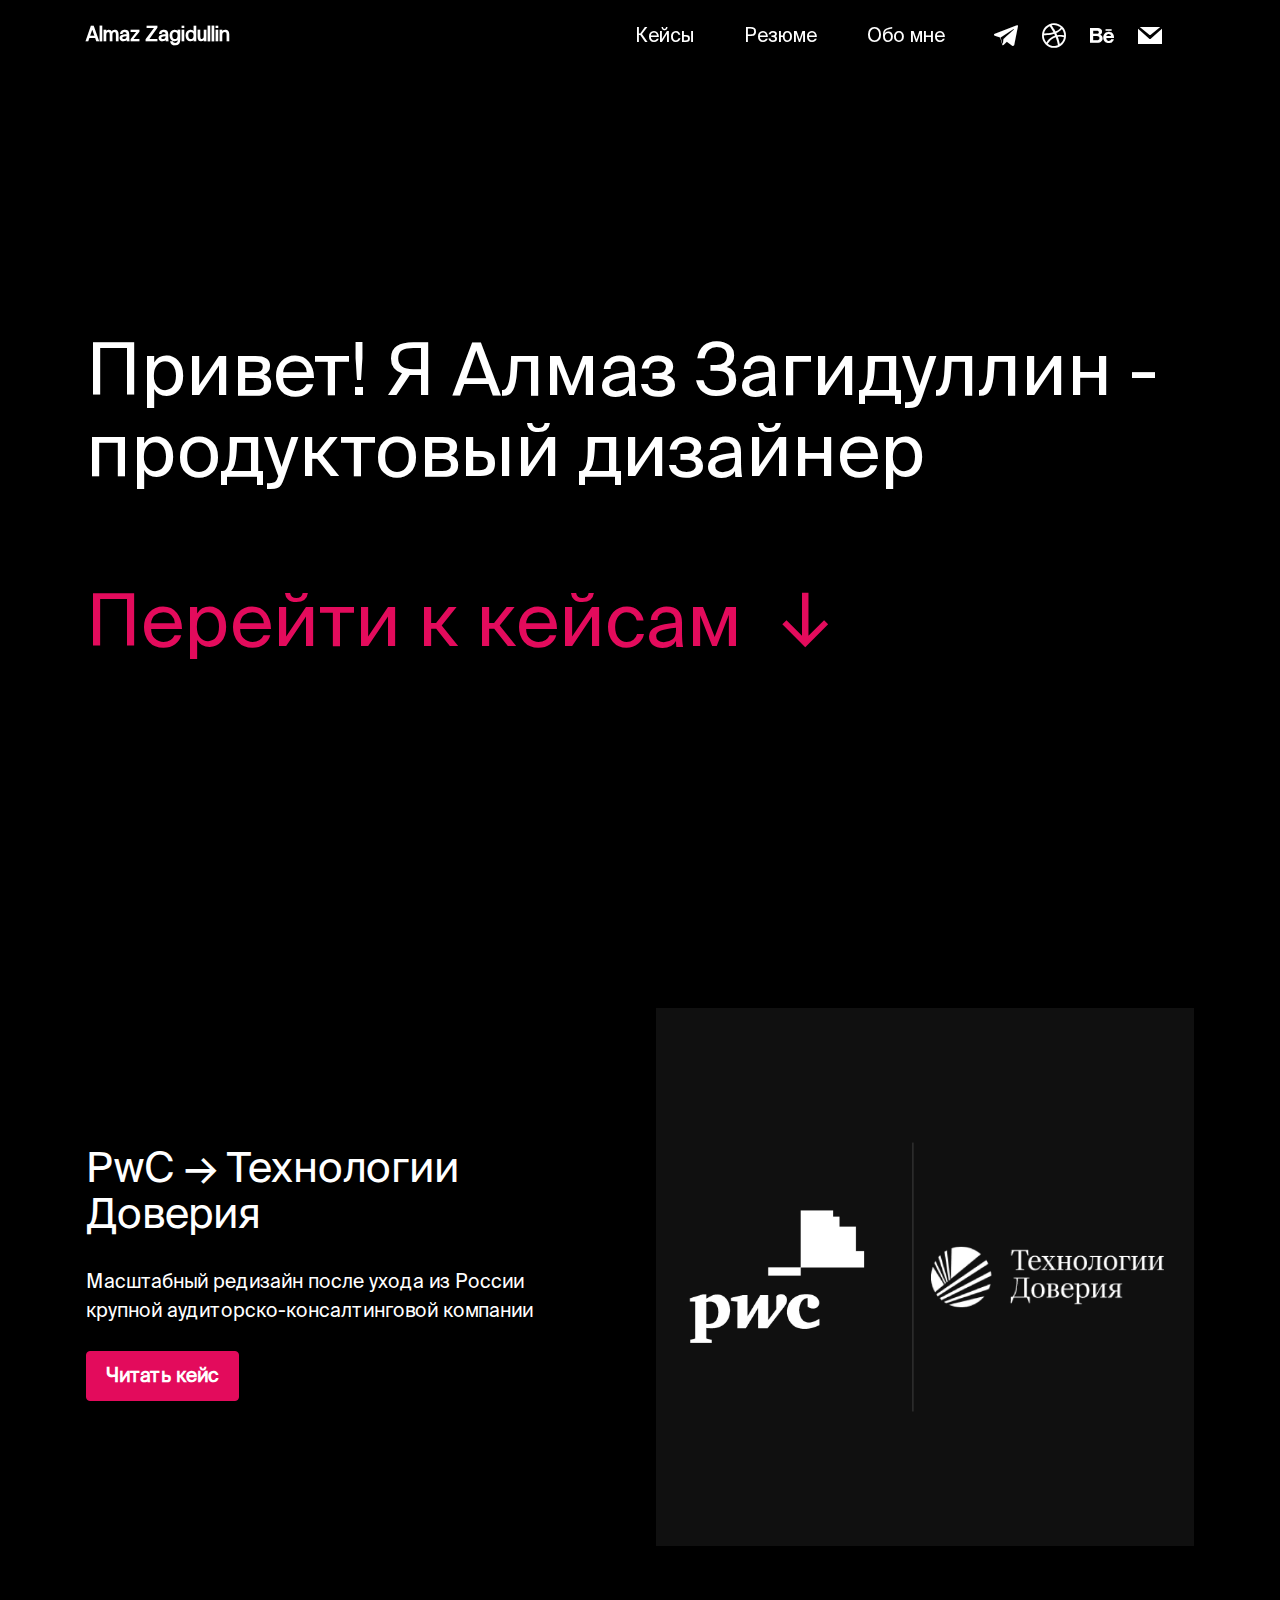
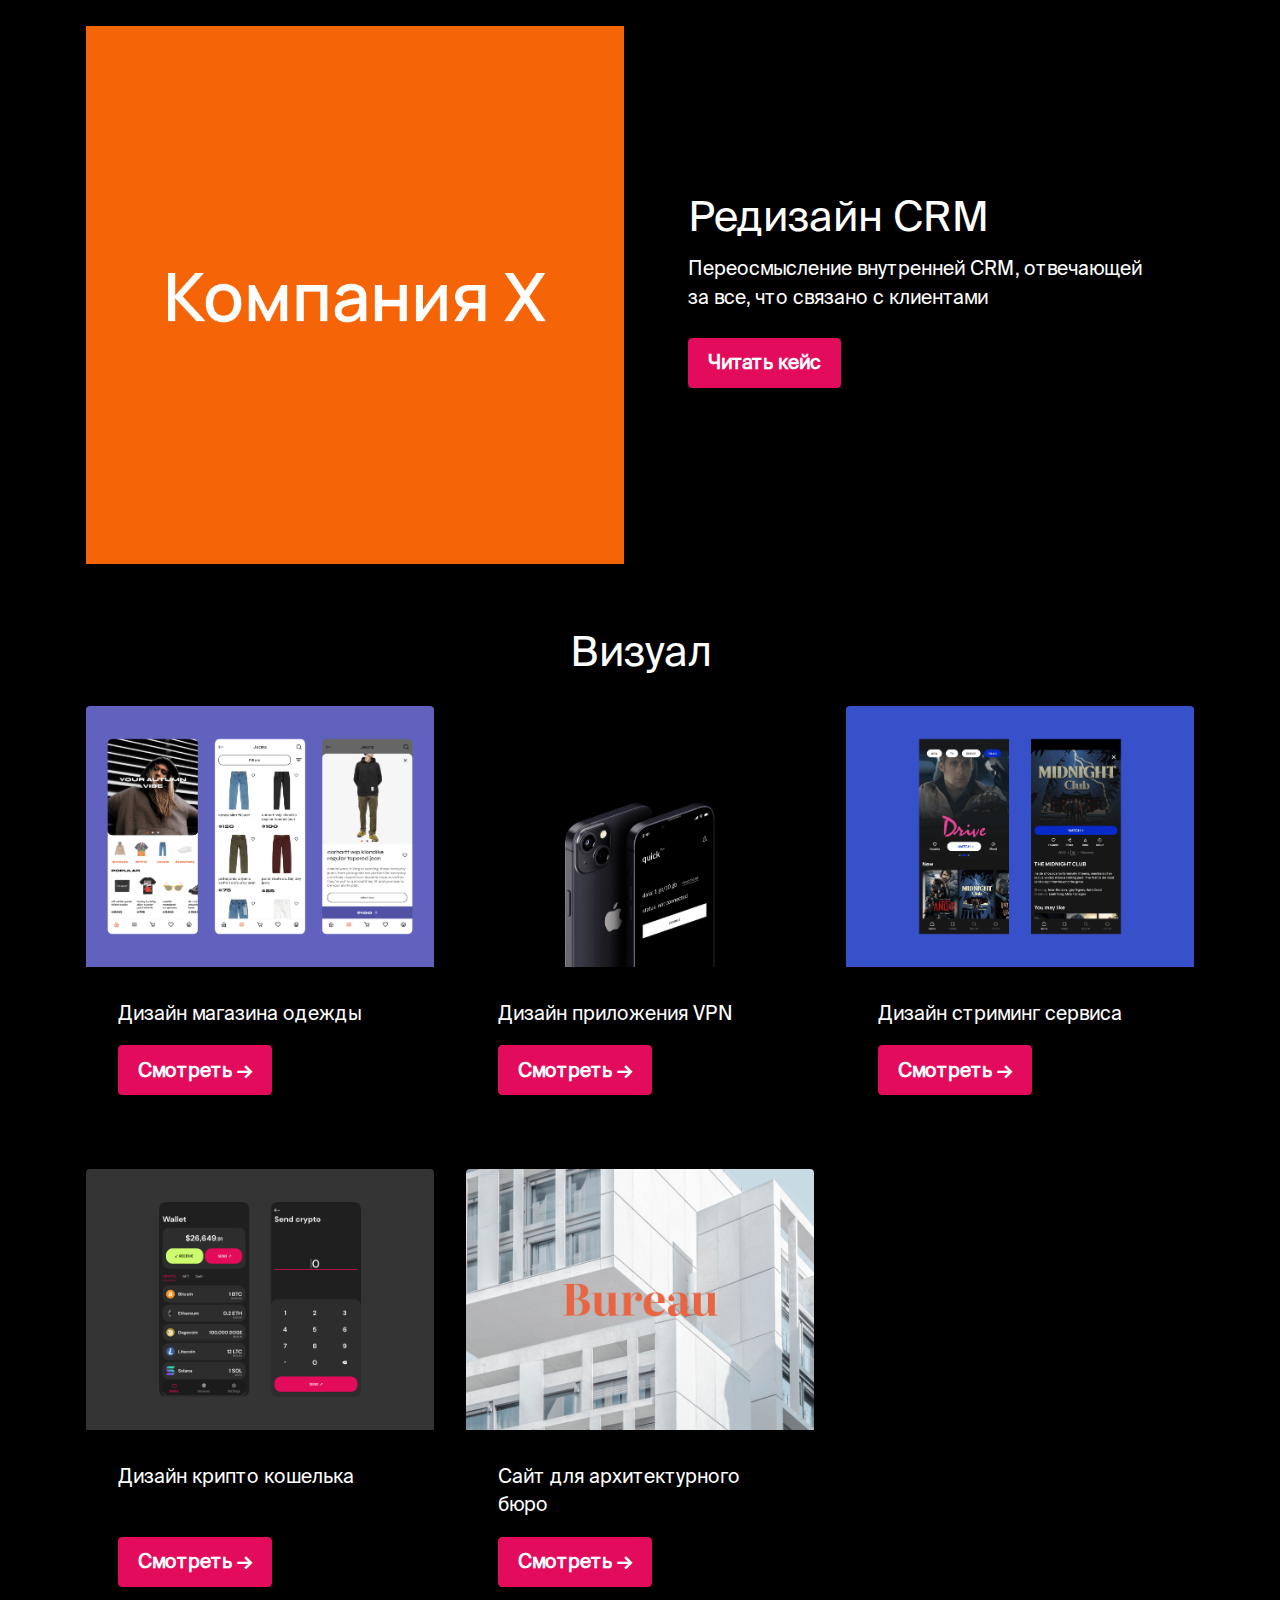
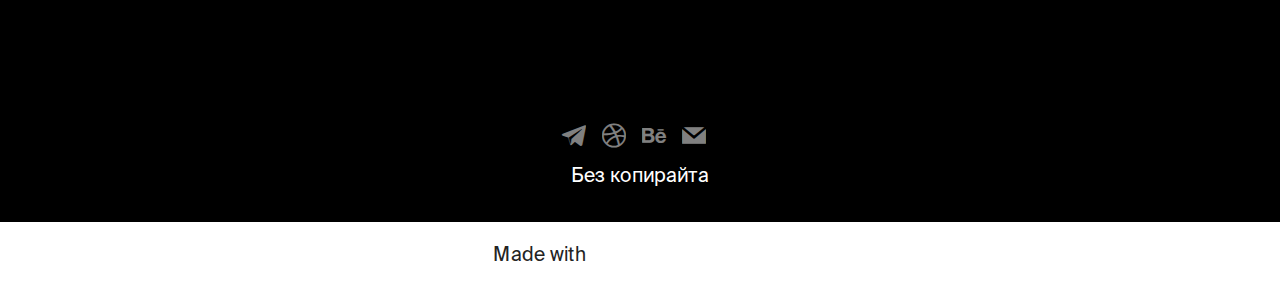
==== commit 9e24ce70: "1" ====
--- a/index.html
+++ b/index.html
@@ -8,13 +8,13 @@
   <meta name="twitter:card" content="summary_large_image"/>
   <meta name="twitter:image:src" content="">
   <meta property="og:image" content="">
-  <meta name="twitter:title" content="Almazzagidullin.ru">
+  <meta name="twitter:title" content="Алмаз Загидуллин | Главная">
   <meta name="viewport" content="width=device-width, initial-scale=1, minimum-scale=1">
   <link rel="shortcut icon" href="assets/images/favicon-128x128.png" type="image/x-icon">
   <meta name="description" content="">
   
   
-  <title>Almazzagidullin.ru</title>
+  <title>Алмаз Загидуллин | Главная</title>
   <link rel="stylesheet" href="assets/web/assets/mobirise-icons2/mobirise2.css">
   <link rel="stylesheet" href="assets/bootstrap/css/bootstrap.min.css">
   <link rel="stylesheet" href="assets/bootstrap/css/bootstrap-grid.min.css">
@@ -37,7 +37,7 @@
         <div class="container">
             <div class="navbar-brand">
                 
-                <span class="navbar-caption-wrap"><a class="navbar-caption text-black text-primary display-7" href="http://almazzagidullin.ru">Almaz Zagidullin</a></span>
+                <span class="navbar-caption-wrap"><a class="navbar-caption text-primary display-4" href="index.html">Almaz Zagidullin</a></span>
             </div>
             <button class="navbar-toggler" type="button" data-toggle="collapse" data-bs-toggle="collapse" data-target="#navbarSupportedContent" data-bs-target="#navbarSupportedContent" aria-controls="navbarNavAltMarkup" aria-expanded="false" aria-label="Toggle navigation">
                 <div class="hamburger">
@@ -48,20 +48,20 @@
                 </div>
             </button>
             <div class="collapse navbar-collapse" id="navbarSupportedContent">
-                <ul class="navbar-nav nav-dropdown nav-right" data-app-modern-menu="true"><li class="nav-item"><a class="nav-link link text-black text-primary display-4" href="index.html#features19-n">Кейсы</a></li>
-                    <li class="nav-item"><a class="nav-link link text-black text-primary display-4" href="cv.html">Резюме</a></li><li class="nav-item"><a class="nav-link link text-black text-primary display-4" href="about.html">Обо мне</a></li></ul>
+                <ul class="navbar-nav nav-dropdown nav-right" data-app-modern-menu="true"><li class="nav-item"><a class="nav-link link text-primary display-4" href="index.html#features19-n">Кейсы</a></li>
+                    <li class="nav-item"><a class="nav-link link text-primary display-4" href="cv.html">Резюме</a></li><li class="nav-item"><a class="nav-link link text-primary display-4" href="about.html">Обо мне</a></li></ul>
                 <div class="icons-menu">
                     <a class="iconfont-wrapper" href="https://t.me/Almazzagidullin" target="_blank">
-                        <span class="p-2 mbr-iconfont socicon-telegram socicon" style="color: rgb(16, 16, 16); fill: rgb(16, 16, 16);"></span>
+                        <span class="p-2 mbr-iconfont socicon-telegram socicon" style="color: rgb(255, 255, 255); fill: rgb(255, 255, 255);"></span>
                     </a>
                     <a class="iconfont-wrapper" href="https://dribbble.com/almazzagidullin" target="_blank">
-                        <span class="p-2 mbr-iconfont socicon-dribbble socicon" style="color: rgb(16, 16, 16); fill: rgb(16, 16, 16);"></span>
+                        <span class="p-2 mbr-iconfont socicon-dribbble socicon" style="color: rgb(255, 255, 255); fill: rgb(255, 255, 255);"></span>
                     </a>
                     <a class="iconfont-wrapper" href="https://www.behance.net/almazzagidullin" target="_blank">
-                        <span class="p-2 mbr-iconfont socicon-behance socicon" style="color: rgb(26, 26, 26); fill: rgb(26, 26, 26);"></span>
+                        <span class="p-2 mbr-iconfont socicon-behance socicon" style="color: rgb(255, 255, 255); fill: rgb(255, 255, 255);"></span>
                     </a>
                     <a class="iconfont-wrapper" href="mailto:almaz.zagidullin99@gmail.com">
-                        <span class="p-2 mbr-iconfont socicon-mail socicon" style="color: rgb(16, 16, 16); fill: rgb(16, 16, 16);"></span>
+                        <span class="p-2 mbr-iconfont socicon-mail socicon" style="color: rgb(255, 255, 255); fill: rgb(255, 255, 255);"></span>
                     </a>
                 </div>
                 
@@ -79,7 +79,7 @@
     <div class="container">
         <div class="row justify-content-center">
             <div class="col-12">
-                <h3 class="mbr-section-title mbr-white mbr-fonts-style display-1">Привет! Я Алмаз Загидуллин - продуктовый дизайнер из Москвы<br><br></h3>
+                <h3 class="mbr-section-title mbr-white mbr-fonts-style display-1">Привет! Я Алмаз Загидуллин - продуктовый дизайнер<br><br></h3>
                 <p class="mbr-text mbr-fonts-style mbr-white mb-4 display-1"><a href="index.html#features19-n" class="text-secondary">Перейти к кейсам&nbsp; ↓</a></p>
             </div>
         </div>
@@ -120,7 +120,7 @@
     <div class="container">
         <div class="row justify-content-center">
             <div class="col-12 col-md-6 image-wrapper">
-                <a href="page3.html"><img class="w-100" src="assets/images/-x-800x800.png" alt="Mobirise Website Builder"></a>
+                <a href="page3.html"><img class="w-100" src="assets/images/x-800x800.png" alt="Mobirise Website Builder"></a>
             </div>
             <div class="col-12 col-md">
                 <div class="text-wrapper text-center">
@@ -230,19 +230,19 @@
                     
                 <div class="soc-item">
                         <a href="https://t.me/Almazzagidullin" target="_blank">
-                            <span class="mbr-iconfont mbr-iconfont-social socicon-telegram socicon" style="color: rgb(0, 0, 0); fill: rgb(0, 0, 0);"></span>
+                            <span class="mbr-iconfont mbr-iconfont-social socicon-telegram socicon" style="color: rgb(255, 255, 255); fill: rgb(255, 255, 255);"></span>
                         </a>
                     </div><div class="soc-item">
                         <a href="https://dribbble.com/almazzagidullin" target="_blank">
-                            <span class="mbr-iconfont mbr-iconfont-social socicon-dribbble socicon" style="color: rgb(0, 0, 0); fill: rgb(0, 0, 0);"></span>
+                            <span class="mbr-iconfont mbr-iconfont-social socicon-dribbble socicon" style="color: rgb(255, 255, 255); fill: rgb(255, 255, 255);"></span>
                         </a>
                     </div><div class="soc-item">
                         <a href="https://www.behance.net/almazzagidullin" target="_blank">
-                            <span class="mbr-iconfont mbr-iconfont-social socicon-behance socicon" style="color: rgb(0, 0, 0); fill: rgb(0, 0, 0);"></span>
+                            <span class="mbr-iconfont mbr-iconfont-social socicon-behance socicon" style="color: rgb(255, 255, 255); fill: rgb(255, 255, 255);"></span>
                         </a>
                     </div><div class="soc-item">
                         <a href="mailto:almaz.zagidullin99@gmail.com">
-                            <span class="mbr-iconfont mbr-iconfont-social socicon-mail socicon" style="color: rgb(0, 0, 0); fill: rgb(0, 0, 0);"></span>
+                            <span class="mbr-iconfont mbr-iconfont-social socicon-mail socicon" style="color: rgb(255, 255, 255); fill: rgb(255, 255, 255);"></span>
                         </a>
                     </div></div>
             </div>
@@ -251,8 +251,9 @@
             </div>
         </div>
     </div>
-</section><section class="display-7" style="padding: 0;align-items: center;justify-content: center;flex-wrap: wrap;    align-content: center;display: flex;position: relative;height: 4rem;"><a href="https://mobiri.se/" style="flex: 1 1;height: 4rem;position: absolute;width: 100%;z-index: 1;"><img alt="" style="height: 4rem;" src="[data-uri]"></a><p style="margin: 0;text-align: center;" class="display-7">Created with &#8204;</p><a style="z-index:1" href="https://mobirise.com/html-builder.html">HTML Website Generator</a></section><script src="assets/bootstrap/js/bootstrap.bundle.min.js"></script>  <script src="assets/smoothscroll/smooth-scroll.js"></script>  <script src="assets/ytplayer/index.js"></script>  <script src="assets/dropdown/js/navbar-dropdown.js"></script>  <script src="assets/theme/js/script.js"></script>  
-  
-  
-</body>
+</section><section class="display-7" style="padding: 0;align-items: center;justify-content: center;flex-wrap: wrap;    align-content: center;display: flex;position: relative;height: 4rem;"><a href="https://mobiri.se/" style="flex: 1 1;height: 4rem;position: absolute;width: 100%;z-index: 1;"><img alt="" style="height: 4rem;" src="[data-uri]"></a><p style="margin: 0;text-align: center;" class="display-7">Made with &#8204;</p><a style="z-index:1" href="https://mobirise.com/offline-website-builder.html">Offline Website Maker</a></section><script src="assets/bootstrap/js/bootstrap.bundle.min.js"></script>  <script src="assets/smoothscroll/smooth-scroll.js"></script>  <script src="assets/ytplayer/index.js"></script>  <script src="assets/dropdown/js/navbar-dropdown.js"></script>  <script src="assets/theme/js/script.js"></script>  
+  
+  
+ <div id="scrollToTop" class="scrollToTop mbr-arrow-up"><a style="text-align: center;"><i class="mbr-arrow-up-icon mbr-arrow-up-icon-cm cm-icon cm-icon-smallarrow-up"></i></a></div>
+  </body>
 </html>--- a/assets/fonts/style.css
+++ b/assets/fonts/style.css
@@ -1,5 +1,5 @@
 @font-face {
-   font-family: 'pt-root-ui_medium';
+   font-family: 'SuisseIntl-Regular';
    font-display: swap;
-   src: url('pt-root-ui_medium/font.ttf');
+   src: url('SuisseIntl-Regular/font.ttf');
 }
--- a/assets/mobirise/css/mbr-additional.css
+++ b/assets/mobirise/css/mbr-additional.css
@@ -2,7 +2,7 @@
   font-family: Jost;
 }
 .display-1 {
-  font-family: 'pt-root-ui_medium';
+  font-family: 'SuisseIntl-Regular';
   font-size: 4.6rem;
   line-height: 1.1;
 }
@@ -10,7 +10,7 @@
   font-size: 5.75rem;
 }
 .display-2 {
-  font-family: 'pt-root-ui_medium';
+  font-family: 'SuisseIntl-Regular';
   font-size: 2.6rem;
   line-height: 1.1;
 }
@@ -18,7 +18,7 @@
   font-size: 3.25rem;
 }
 .display-4 {
-  font-family: 'pt-root-ui_medium';
+  font-family: 'SuisseIntl-Regular';
   font-size: 1.2rem;
   line-height: 1.5;
 }
@@ -26,7 +26,7 @@
   font-size: 1.5rem;
 }
 .display-5 {
-  font-family: 'pt-root-ui_medium';
+  font-family: 'SuisseIntl-Regular';
   font-size: 1.6rem;
   line-height: 1.5;
 }
@@ -34,7 +34,7 @@
   font-size: 2rem;
 }
 .display-7 {
-  font-family: 'pt-root-ui_medium';
+  font-family: 'SuisseIntl-Regular';
   font-size: 1.2rem;
   line-height: 1.5;
 }
@@ -582,11 +582,8 @@
   color: #fcbed5;
 }
 /* Scroll to top button*/
-.scrollToTop_wraper {
-  display: none;
-}
 .form-control {
-  font-family: 'pt-root-ui_medium';
+  font-family: 'SuisseIntl-Regular';
   font-size: 1.2rem;
   line-height: 1.5;
   font-weight: 400;
@@ -600,7 +597,7 @@
   border-color: #ffffff !important;
 }
 .form-control:-webkit-input-placeholder {
-  font-family: 'pt-root-ui_medium';
+  font-family: 'SuisseIntl-Regular';
   font-size: 1.2rem;
   line-height: 1.5;
   font-weight: 400;
@@ -683,7 +680,7 @@
   transition: color 0.6s;
 }
 .cid-tn5uD4KdsM {
-  background-color: #ffffff;
+  background-color: #000000;
 }
 .cid-tn5uD4KdsM .mbr-fallback-image.disabled {
   display: none;
@@ -698,7 +695,7 @@
   top: 0;
 }
 .cid-tn5uD4KdsM H3 {
-  color: #000000;
+  color: #ffffff;
 }
 .cid-tn5uD4KdsM .mbr-text,
 .cid-tn5uD4KdsM .mbr-section-btn {
@@ -706,8 +703,8 @@
 }
 .cid-tn5uNV3Gbf {
   padding-top: 3rem;
-  padding-bottom: 3rem;
-  background-color: #ffffff;
+  padding-bottom: 4rem;
+  background-color: #000000;
 }
 .cid-tn5uNV3Gbf .mbr-fallback-image.disabled {
   display: none;
@@ -745,11 +742,11 @@
   object-fit: cover;
 }
 .cid-tn5uNV3Gbf .card-title {
-  color: #000000;
+  color: #ffffff;
 }
 .cid-tn5uNV3Gbf .mbr-text,
 .cid-tn5uNV3Gbf .mbr-section-btn {
-  color: #000000;
+  color: #ffffff;
 }
 .cid-tn5uNV3Gbf .card-title DIV {
   text-align: left;
@@ -826,13 +823,13 @@
   }
 }
 .cid-tn5VrvWNl9 .iconfont-wrapper {
-  color: #000000 !important;
+  color: #ffffff !important;
   font-size: 1.5rem;
   padding-right: 0.5rem;
 }
 .cid-tn5VrvWNl9 .dropdown-menu,
 .cid-tn5VrvWNl9 .navbar.opened {
-  background: #ffffff !important;
+  background: #000000 !important;
 }
 .cid-tn5VrvWNl9 .nav-item:focus,
 .cid-tn5VrvWNl9 .nav-link:focus {
@@ -867,7 +864,7 @@
   transition: all 0.3s;
   border-bottom: 1px solid transparent;
   box-shadow: 0 1px 3px 0 rgba(0, 0, 0, 0.1);
-  background: #ffffff;
+  background: #000000;
 }
 .cid-tn5VrvWNl9 .navbar.opened {
   transition: all 0.3s;
@@ -1012,7 +1009,7 @@
   padding: 0.667em 1.667em;
 }
 .cid-tn5VrvWNl9 .navbar.navbar-expand-lg .dropdown .dropdown-menu {
-  background: #ffffff;
+  background: #000000;
 }
 .cid-tn5VrvWNl9 .navbar.navbar-expand-lg .dropdown .dropdown-menu .dropdown-submenu {
   margin: 0;
@@ -1043,7 +1040,7 @@
   width: 30px;
   height: 2px;
   border-right: 5px;
-  background-color: #000000;
+  background-color: #ffffff;
 }
 .cid-tn5VrvWNl9 button.navbar-toggler .hamburger span:nth-child(1) {
   top: 0;
@@ -1115,9 +1112,9 @@
   }
 }
 .cid-tn6hvVhxdZ {
-  padding-top: 0rem;
+  padding-top: 1rem;
   padding-bottom: 2rem;
-  background-color: #ffffff;
+  background-color: #000000;
 }
 .cid-tn6hvVhxdZ .mbr-fallback-image.disabled {
   display: none;
@@ -1145,18 +1142,18 @@
   }
 }
 .cid-tn6hvVhxdZ .mbr-section-title {
-  color: #000000;
+  color: #ffffff;
   text-align: left;
 }
 .cid-tn6hvVhxdZ .mbr-text,
 .cid-tn6hvVhxdZ .mbr-section-btn {
   text-align: left;
-  color: #000000;
+  color: #ffffff;
 }
 .cid-tn6lcrB7Ze {
   padding-top: 2rem;
   padding-bottom: 2rem;
-  background-color: #ffffff;
+  background-color: #000000;
 }
 .cid-tn6lcrB7Ze img,
 .cid-tn6lcrB7Ze .item-img {
@@ -1173,7 +1170,7 @@
 .cid-tn6lcrB7Ze .item-wrapper {
   position: relative;
   border-radius: 4px;
-  background: #ffffff;
+  background: #000000;
   height: 100%;
   display: flex;
   flex-flow: column nowrap;
@@ -1198,7 +1195,7 @@
   margin-top: auto !important;
 }
 .cid-tn6lcrB7Ze .mbr-section-title {
-  color: #000000;
+  color: #ffffff;
 }
 .cid-tn6lcrB7Ze .mbr-text,
 .cid-tn6lcrB7Ze .mbr-section-btn {
@@ -1206,6 +1203,7 @@
 }
 .cid-tn6lcrB7Ze .item-title {
   text-align: left;
+  color: #ffffff;
 }
 .cid-tn6lcrB7Ze .item-subtitle {
   text-align: left;
@@ -1216,7 +1214,7 @@
 .cid-tn5U6Bh8wp {
   padding-top: 2rem;
   padding-bottom: 2rem;
-  background-color: #ffffff;
+  background-color: #000000;
 }
 .cid-tn5U6Bh8wp .row-links {
   width: 100%;
@@ -1283,7 +1281,7 @@
   width: 100%;
 }
 .cid-tn5U6Bh8wp .media-container-row .mbr-text {
-  color: #000000;
+  color: #ffffff;
 }
 .cid-tn5VrvWNl9 {
   z-index: 1000;
@@ -1357,13 +1355,13 @@
   }
 }
 .cid-tn5VrvWNl9 .iconfont-wrapper {
-  color: #000000 !important;
+  color: #ffffff !important;
   font-size: 1.5rem;
   padding-right: 0.5rem;
 }
 .cid-tn5VrvWNl9 .dropdown-menu,
 .cid-tn5VrvWNl9 .navbar.opened {
-  background: #ffffff !important;
+  background: #000000 !important;
 }
 .cid-tn5VrvWNl9 .nav-item:focus,
 .cid-tn5VrvWNl9 .nav-link:focus {
@@ -1398,7 +1396,7 @@
   transition: all 0.3s;
   border-bottom: 1px solid transparent;
   box-shadow: 0 1px 3px 0 rgba(0, 0, 0, 0.1);
-  background: #ffffff;
+  background: #000000;
 }
 .cid-tn5VrvWNl9 .navbar.opened {
   transition: all 0.3s;
@@ -1543,7 +1541,7 @@
   padding: 0.667em 1.667em;
 }
 .cid-tn5VrvWNl9 .navbar.navbar-expand-lg .dropdown .dropdown-menu {
-  background: #ffffff;
+  background: #000000;
 }
 .cid-tn5VrvWNl9 .navbar.navbar-expand-lg .dropdown .dropdown-menu .dropdown-submenu {
   margin: 0;
@@ -1574,7 +1572,7 @@
   width: 30px;
   height: 2px;
   border-right: 5px;
-  background-color: #000000;
+  background-color: #ffffff;
 }
 .cid-tn5VrvWNl9 button.navbar-toggler .hamburger span:nth-child(1) {
   top: 0;
@@ -1646,7 +1644,7 @@
   }
 }
 .cid-tnnU8tg2Dp {
-  background-color: #65c6d4;
+  background-color: #000000;
 }
 .cid-tnnU8tg2Dp .mbr-fallback-image.disabled {
   display: none;
@@ -1667,10 +1665,18 @@
 .cid-tnnU8tg2Dp .mbr-section-title {
   color: #ffffff;
 }
+.cid-tnzPkItcTz {
+  padding-top: 0rem;
+  padding-bottom: 5rem;
+  background-color: #000000;
+}
+.cid-tnzPkItcTz .mbr-text {
+  color: #ffffff;
+}
 .cid-tn5U6Bh8wp {
   padding-top: 2rem;
   padding-bottom: 2rem;
-  background-color: #ffffff;
+  background-color: #000000;
 }
 .cid-tn5U6Bh8wp .row-links {
   width: 100%;
@@ -1737,7 +1743,7 @@
   width: 100%;
 }
 .cid-tn5U6Bh8wp .media-container-row .mbr-text {
-  color: #000000;
+  color: #ffffff;
 }
 .cid-tn5VrvWNl9 {
   z-index: 1000;
@@ -1811,13 +1817,13 @@
   }
 }
 .cid-tn5VrvWNl9 .iconfont-wrapper {
-  color: #000000 !important;
+  color: #ffffff !important;
   font-size: 1.5rem;
   padding-right: 0.5rem;
 }
 .cid-tn5VrvWNl9 .dropdown-menu,
 .cid-tn5VrvWNl9 .navbar.opened {
-  background: #ffffff !important;
+  background: #101010 !important;
 }
 .cid-tn5VrvWNl9 .nav-item:focus,
 .cid-tn5VrvWNl9 .nav-link:focus {
@@ -1852,7 +1858,7 @@
   transition: all 0.3s;
   border-bottom: 1px solid transparent;
   box-shadow: 0 1px 3px 0 rgba(0, 0, 0, 0.1);
-  background: #ffffff;
+  background: #101010;
 }
 .cid-tn5VrvWNl9 .navbar.opened {
   transition: all 0.3s;
@@ -1997,7 +2003,7 @@
   padding: 0.667em 1.667em;
 }
 .cid-tn5VrvWNl9 .navbar.navbar-expand-lg .dropdown .dropdown-menu {
-  background: #ffffff;
+  background: #101010;
 }
 .cid-tn5VrvWNl9 .navbar.navbar-expand-lg .dropdown .dropdown-menu .dropdown-submenu {
   margin: 0;
@@ -2028,7 +2034,7 @@
   width: 30px;
   height: 2px;
   border-right: 5px;
-  background-color: #000000;
+  background-color: #ffffff;
 }
 .cid-tn5VrvWNl9 button.navbar-toggler .hamburger span:nth-child(1) {
   top: 0;
@@ -2100,7 +2106,7 @@
   }
 }
 .cid-tnnSqqsgR2 {
-  background-color: #003d96;
+  background-color: #000000;
 }
 .cid-tnnSqqsgR2 .mbr-fallback-image.disabled {
   display: none;
@@ -2124,7 +2130,7 @@
 .cid-tnc95icoKQ {
   padding-top: 4rem;
   padding-bottom: 0rem;
-  background-color: #ffffff;
+  background-color: #000000;
 }
 .cid-tnc95icoKQ .mbr-fallback-image.disabled {
   display: none;
@@ -2168,79 +2174,62 @@
 .cid-tnilgPDg0C {
   padding-top: 3rem;
   padding-bottom: 3rem;
-  background-color: #ffffff;
+  background-color: #000000;
+}
+.cid-tnilgPDg0C .mbr-text {
+  color: #ffffff;
+}
+.cid-tnilgPDg0C .mbr-section-subtitle {
+  color: #ffffff;
 }
 .cid-tnc8S4YjUr {
-  padding-top: 3rem;
-  padding-bottom: 3rem;
-  background-color: #f2f2f2;
+  padding-top: 4rem;
+  padding-bottom: 4rem;
+  background-color: #000000;
 }
 .cid-tnc8S4YjUr .mbr-section-subtitle {
   color: #e30b5c;
+}
+.cid-tnc8S4YjUr .mbr-text {
+  color: #ffffff;
 }
 .cid-tnikLHvIM6 {
   padding-top: 3rem;
   padding-bottom: 3rem;
-  background-color: #ffffff;
+  background-color: #000000;
+}
+.cid-tnikLHvIM6 .mbr-text {
+  color: #ffffff;
+}
+.cid-tnikLHvIM6 .mbr-section-subtitle {
+  color: #ffffff;
 }
 .cid-tncawRG6Cm {
-  padding-top: 3rem;
-  padding-bottom: 3rem;
-  background-color: #f2f2f2;
+  padding-top: 4rem;
+  padding-bottom: 4rem;
+  background-color: #000000;
 }
 .cid-tncawRG6Cm .mbr-section-subtitle {
   color: #e30b5c;
 }
-.cid-tnhpOo9U3l {
-  padding-top: 3rem;
-  padding-bottom: 5rem;
-  background-color: #ffffff;
-}
-.cid-tnhpOo9U3l .mbr-fallback-image.disabled {
-  display: none;
-}
-.cid-tnhpOo9U3l .mbr-fallback-image {
-  display: block;
-  background-size: cover;
-  background-position: center center;
-  width: 100%;
-  height: 100%;
-  position: absolute;
-  top: 0;
-}
-.cid-tnhpOo9U3l .mbr-text {
-  color: #767676;
-}
-.cid-tnhpOo9U3l .mbr-section-subtitle {
-  color: #767676;
-}
-.cid-tnhpOo9U3l .title .num {
-  width: 100%;
-  display: block;
-}
-.cid-tnhpOo9U3l .title .card-title {
-  z-index: 1;
-}
-.cid-tnhpOo9U3l .num {
-  color: #e30b5c;
-  text-align: left;
-}
-@media (max-width: 767px) {
-  .cid-tnhpOo9U3l * {
-    text-align: center !important;
-  }
-  .cid-tnhpOo9U3l .content-column {
-    margin-bottom: 2rem;
-  }
-}
-.cid-tnhpOo9U3l .card-text {
-  color: #101010;
-  text-align: left;
+.cid-tncawRG6Cm .mbr-text {
+  color: #ffffff;
+}
+.cid-tnzm0dRBt1 {
+  padding-top: 6rem;
+  padding-bottom: 6rem;
+  background-color: #000000;
+}
+.cid-tnzm0dRBt1 .mbr-text {
+  color: #ffffff;
+}
+.cid-tnzm0dRBt1 .mbr-section-subtitle {
+  color: #ffffff;
 }
 .cid-tnc8XSK5GA {
-  padding-top: 3rem;
-  padding-bottom: 3rem;
-  background-color: #f2f2f2;
+  padding-top: 4rem;
+  padding-bottom: 4rem;
+  background-color: #000000;
 }
 .cid-tnc8XSK5GA .mbr-fallback-image.disabled {
   display: none;
@@ -2302,126 +2291,61 @@
 }
 .cid-tnc8XSK5GA .icon-text {
   text-align: left;
+  color: #ffffff;
 }
 .cid-tnc8XSK5GA .card-title,
 .cid-tnc8XSK5GA .card-box {
   color: #e30b5c;
   text-align: left;
 }
-.cid-tnijDx2dle {
-  padding-top: 3rem;
-  padding-bottom: 5rem;
-  background-color: #ffffff;
-}
-.cid-tnijDx2dle .mbr-fallback-image.disabled {
-  display: none;
-}
-.cid-tnijDx2dle .mbr-fallback-image {
-  display: block;
-  background-size: cover;
-  background-position: center center;
-  width: 100%;
-  height: 100%;
-  position: absolute;
-  top: 0;
-}
-.cid-tnijDx2dle .timeline-element {
-  position: relative;
-}
-.cid-tnijDx2dle .image-wrapper img {
-  width: 100%;
-  object-fit: cover;
-}
-.cid-tnijDx2dle .iconBackground {
-  position: absolute;
-  width: 20px;
-  height: 20px;
-  border-radius: 50%;
-  border: 2px solid #e30b5c;
-  top: 30px;
-  margin-left: -9px;
-  padding: 0;
-}
-@media (max-width: 767px) {
-  .cid-tnijDx2dle .iconBackground {
-    left: 15px;
-  }
-}
-@media (min-width: 768px) {
-  .cid-tnijDx2dle .iconBackground {
-    left: 50%;
-  }
-}
-.cid-tnijDx2dle .row:after {
-  content: "";
-  position: absolute;
-  background-color: #e30b5c;
-  width: 2px;
-  top: 50px;
-  height: calc(100% - 10px);
-}
-@media (max-width: 767px) {
-  .cid-tnijDx2dle .row:after {
-    left: 15px;
-  }
-}
-@media (min-width: 768px) {
-  .cid-tnijDx2dle .row:after {
-    left: 50%;
-  }
-}
-.cid-tnijDx2dle .row:nth-child(odd) .mbr-timeline-date {
-  text-align: right;
-}
-@media (max-width: 767px) {
-  .cid-tnijDx2dle .row:nth-child(even) {
-    flex-direction: column-reverse;
-  }
-}
-@media (max-width: 767px) {
-  .cid-tnijDx2dle .timeline-date-wrapper,
-  .cid-tnijDx2dle .timeline-text-wrapper {
-    padding: 0rem;
-    padding-left: 2rem;
-  }
-  .cid-tnijDx2dle .mbr-timeline-date {
-    text-align: left !important;
-  }
-}
-@media (max-width: 991px) and (min-width: 768px) {
-  .cid-tnijDx2dle .timeline-date-wrapper,
-  .cid-tnijDx2dle .timeline-text-wrapper {
-    padding: 1rem;
-  }
-}
-@media (min-width: 992px) {
-  .cid-tnijDx2dle .timeline-date-wrapper,
-  .cid-tnijDx2dle .timeline-text-wrapper {
-    padding: 2rem;
-  }
+.cid-tnzmVrsIMM {
+  padding-top: 5rem;
+  padding-bottom: 3rem;
+  background-color: #000000;
+}
+.cid-tnzmVrsIMM .mbr-text {
+  color: #ffffff;
+}
+.cid-tnzmVrsIMM .mbr-section-subtitle {
+  color: #ffffff;
 }
 .cid-tncgeyhgWq {
-  padding-top: 2rem;
-  padding-bottom: 2rem;
-  background-color: #ffffff;
-}
-.cid-tncgf5rwSJ {
   padding-top: 3rem;
   padding-bottom: 3rem;
-  background-color: #f2f2f2;
+  background-color: #000000;
+}
+.cid-tncgeyhgWq .mbr-text {
+  color: #ffffff;
+}
+.cid-tncgeyhgWq .mbr-section-subtitle {
+  color: #ffffff;
+}
+.cid-tncgf5rwSJ {
+  padding-top: 4rem;
+  padding-bottom: 4rem;
+  background-color: #000000;
 }
 .cid-tncgf5rwSJ .mbr-section-subtitle {
   color: #e30b5c;
 }
+.cid-tncgf5rwSJ .mbr-text {
+  color: #ffffff;
+}
 .cid-tniiGBG0h9 {
-  padding-top: 2rem;
-  padding-bottom: 2rem;
-  background-color: #ffffff;
+  padding-top: 3rem;
+  padding-bottom: 3rem;
+  background-color: #000000;
+}
+.cid-tniiGBG0h9 .mbr-text {
+  color: #ffffff;
+}
+.cid-tniiGBG0h9 .mbr-section-subtitle {
+  color: #ffffff;
 }
 .cid-tn5U6Bh8wp {
   padding-top: 2rem;
   padding-bottom: 2rem;
-  background-color: #ffffff;
+  background-color: #000000;
 }
 .cid-tn5U6Bh8wp .row-links {
   width: 100%;
@@ -2488,7 +2412,7 @@
   width: 100%;
 }
 .cid-tn5U6Bh8wp .media-container-row .mbr-text {
-  color: #000000;
+  color: #ffffff;
 }
 .cid-tn5VrvWNl9 {
   z-index: 1000;
@@ -2562,13 +2486,13 @@
   }
 }
 .cid-tn5VrvWNl9 .iconfont-wrapper {
-  color: #000000 !important;
+  color: #ffffff !important;
   font-size: 1.5rem;
   padding-right: 0.5rem;
 }
 .cid-tn5VrvWNl9 .dropdown-menu,
 .cid-tn5VrvWNl9 .navbar.opened {
-  background: #ffffff !important;
+  background: #000000 !important;
 }
 .cid-tn5VrvWNl9 .nav-item:focus,
 .cid-tn5VrvWNl9 .nav-link:focus {
@@ -2603,7 +2527,7 @@
   transition: all 0.3s;
   border-bottom: 1px solid transparent;
   box-shadow: 0 1px 3px 0 rgba(0, 0, 0, 0.1);
-  background: #ffffff;
+  background: #000000;
 }
 .cid-tn5VrvWNl9 .navbar.opened {
   transition: all 0.3s;
@@ -2748,7 +2672,7 @@
   padding: 0.667em 1.667em;
 }
 .cid-tn5VrvWNl9 .navbar.navbar-expand-lg .dropdown .dropdown-menu {
-  background: #ffffff;
+  background: #000000;
 }
 .cid-tn5VrvWNl9 .navbar.navbar-expand-lg .dropdown .dropdown-menu .dropdown-submenu {
   margin: 0;
@@ -2779,7 +2703,7 @@
   width: 30px;
   height: 2px;
   border-right: 5px;
-  background-color: #000000;
+  background-color: #ffffff;
 }
 .cid-tn5VrvWNl9 button.navbar-toggler .hamburger span:nth-child(1) {
   top: 0;
@@ -2853,7 +2777,7 @@
 .cid-sFF0SGinka {
   padding-top: 3rem;
   padding-bottom: 3rem;
-  background-color: #ffffff;
+  background-color: #000000;
 }
 .cid-sFF0SGinka .row {
   align-items: center;
@@ -2869,7 +2793,7 @@
   }
 }
 .cid-sFF0SGinka .mbr-section-title {
-  color: #000000;
+  color: #ffffff;
 }
 .cid-sFF0SGinka .mbr-text,
 .cid-sFF0SGinka .mbr-section-btn {
@@ -2881,7 +2805,7 @@
 .cid-tnbPwHEOfd {
   padding-top: 2rem;
   padding-bottom: 1rem;
-  background-color: #ffffff;
+  background-color: #000000;
 }
 .cid-tnbPwHEOfd .mbr-fallback-image.disabled {
   display: none;
@@ -2901,55 +2825,67 @@
 .cid-tnbLP5OhRn {
   padding-top: 1rem;
   padding-bottom: 1rem;
-  background-color: #ffffff;
+  background-color: #000000;
 }
 .cid-tnbLP5OhRn .mbr-text {
-  color: #000000;
+  color: #ffffff;
 }
 .cid-tnbLP5OhRn .mbr-section-title {
-  color: #000000;
+  color: #ffffff;
 }
 .cid-tnbLP5OhRn .mbr-section-subtitle {
-  color: #000000;
+  color: #ffffff;
 }
 .cid-tnbNsF2cSW {
   padding-top: 3rem;
   padding-bottom: 3rem;
-  background-color: #ffffff;
+  background-color: #000000;
 }
 .cid-tnbNsF2cSW .mbr-text {
-  color: #000000;
+  color: #ffffff;
 }
 .cid-tnbNsF2cSW .mbr-section-title {
-  color: #000000;
+  color: #ffffff;
 }
 .cid-tnbNsF2cSW .mbr-section-subtitle {
-  color: #000000;
+  color: #ffffff;
 }
 .cid-tnhNFXtm9p {
   padding-top: 1rem;
   padding-bottom: 0rem;
-  background-color: #ffffff;
+  background-color: #000000;
 }
 .cid-tnhNFXtm9p blockquote {
   border-color: #e30b5c;
   border-radius: 4px;
-  background-color: #fafafa;
+  background-color: #000000;
+}
+.cid-tnhNFXtm9p .mbr-text {
+  color: #ffffff;
+}
+.cid-tnhNFXtm9p .mbr-section-title {
+  color: #ffffff;
 }
 .cid-tnhNH4uEMt {
   padding-top: 1rem;
   padding-bottom: 1rem;
-  background-color: #ffffff;
+  background-color: #000000;
 }
 .cid-tnhNH4uEMt blockquote {
   border-color: #e30b5c;
   border-radius: 4px;
-  background-color: #fafafa;
+  background-color: #000000;
+}
+.cid-tnhNH4uEMt .mbr-text {
+  color: #ffffff;
+}
+.cid-tnhNH4uEMt .mbr-section-title {
+  color: #ffffff;
 }
 .cid-tnbLvq8RPZ {
   padding-top: 2rem;
   padding-bottom: 2rem;
-  background-color: #ffffff;
+  background-color: #000000;
 }
 .cid-tnbLvq8RPZ .row-links {
   width: 100%;
@@ -3016,7 +2952,7 @@
   width: 100%;
 }
 .cid-tnbLvq8RPZ .media-container-row .mbr-text {
-  color: #000000;
+  color: #ffffff;
 }
 .cid-tn5VrvWNl9 {
   z-index: 1000;
@@ -3090,13 +3026,13 @@
   }
 }
 .cid-tn5VrvWNl9 .iconfont-wrapper {
-  color: #000000 !important;
+  color: #ffffff !important;
   font-size: 1.5rem;
   padding-right: 0.5rem;
 }
 .cid-tn5VrvWNl9 .dropdown-menu,
 .cid-tn5VrvWNl9 .navbar.opened {
-  background: #ffffff !important;
+  background: #000000 !important;
 }
 .cid-tn5VrvWNl9 .nav-item:focus,
 .cid-tn5VrvWNl9 .nav-link:focus {
@@ -3131,7 +3067,7 @@
   transition: all 0.3s;
   border-bottom: 1px solid transparent;
   box-shadow: 0 1px 3px 0 rgba(0, 0, 0, 0.1);
-  background: #ffffff;
+  background: #000000;
 }
 .cid-tn5VrvWNl9 .navbar.opened {
   transition: all 0.3s;
@@ -3276,7 +3212,7 @@
   padding: 0.667em 1.667em;
 }
 .cid-tn5VrvWNl9 .navbar.navbar-expand-lg .dropdown .dropdown-menu {
-  background: #ffffff;
+  background: #000000;
 }
 .cid-tn5VrvWNl9 .navbar.navbar-expand-lg .dropdown .dropdown-menu .dropdown-submenu {
   margin: 0;
@@ -3307,7 +3243,7 @@
   width: 30px;
   height: 2px;
   border-right: 5px;
-  background-color: #000000;
+  background-color: #ffffff;
 }
 .cid-tn5VrvWNl9 button.navbar-toggler .hamburger span:nth-child(1) {
   top: 0;
@@ -3379,7 +3315,7 @@
   }
 }
 .cid-tnnNmZLvZA {
-  background-color: #f56508;
+  background-color: #000000;
 }
 .cid-tnnNmZLvZA .mbr-fallback-image.disabled {
   display: none;
@@ -3403,7 +3339,7 @@
 .cid-tno5iTUxgF {
   padding-top: 4rem;
   padding-bottom: 2rem;
-  background-color: #ffffff;
+  background-color: #000000;
 }
 .cid-tno5iTUxgF blockquote {
   border-color: #e30b5c;
@@ -3414,35 +3350,53 @@
   color: #ffffff;
 }
 .cid-tno5jkcC9d {
-  padding-top: 3rem;
-  padding-bottom: 3rem;
-  background-color: #fafafa;
+  padding-top: 5rem;
+  padding-bottom: 5rem;
+  background-color: #000000;
 }
 .cid-tno5jkcC9d .mbr-section-subtitle {
   color: #e30b5c;
 }
+.cid-tno5jkcC9d .mbr-text {
+  color: #ffffff;
+}
 .cid-tno5jRjyHI {
-  padding-top: 3rem;
-  padding-bottom: 3rem;
-  background-color: #ffffff;
+  padding-top: 5rem;
+  padding-bottom: 5rem;
+  background-color: #000000;
+}
+.cid-tno5jRjyHI .mbr-text {
+  color: #ffffff;
+}
+.cid-tno5jRjyHI .mbr-section-subtitle {
+  color: #ffffff;
 }
 .cid-tno5klmRnE {
-  padding-top: 3rem;
-  padding-bottom: 3rem;
-  background-color: #fafafa;
+  padding-top: 5rem;
+  padding-bottom: 5rem;
+  background-color: #000000;
 }
 .cid-tno5klmRnE .mbr-section-subtitle {
   color: #e30b5c;
 }
+.cid-tno5klmRnE .mbr-text {
+  color: #ffffff;
+}
 .cid-tno5kOY8sk {
-  padding-top: 3rem;
-  padding-bottom: 3rem;
-  background-color: #ffffff;
+  padding-top: 5rem;
+  padding-bottom: 5rem;
+  background-color: #000000;
+}
+.cid-tno5kOY8sk .mbr-text {
+  color: #ffffff;
+}
+.cid-tno5kOY8sk .mbr-section-subtitle {
+  color: #ffffff;
 }
 .cid-tntHd9rgTo {
-  padding-top: 3rem;
+  padding-top: 5rem;
   padding-bottom: 0rem;
-  background-color: #fafafa;
+  background-color: #000000;
 }
 .cid-tntHd9rgTo .mbr-section-subtitle {
   color: #e30b5c;
@@ -3450,8 +3404,8 @@
 }
 .cid-tntGUXZ4WN {
   padding-top: 0rem;
-  padding-bottom: 3rem;
-  background-color: #fafafa;
+  padding-bottom: 4rem;
+  background-color: #000000;
 }
 .cid-tntGUXZ4WN .mbr-fallback-image.disabled {
   display: none;
@@ -3479,7 +3433,7 @@
 .cid-tntzbDSxVZ {
   padding-top: 3rem;
   padding-bottom: 3rem;
-  background-color: #fafafa;
+  background-color: #000000;
 }
 .cid-tntzbDSxVZ .mbr-fallback-image.disabled {
   display: none;
@@ -3547,10 +3501,13 @@
 .cid-tntzbDSxVZ .icon-title {
   color: #e30b5c;
 }
+.cid-tntzbDSxVZ .icon-text {
+  color: #ffffff;
+}
 .cid-tntGQzqlCd {
   padding-top: 45px;
   padding-bottom: 0px;
-  background-color: #ffffff;
+  background-color: #000000;
 }
 .cid-tntGQzqlCd .mbr-fallback-image.disabled {
   display: none;
@@ -3581,29 +3538,46 @@
 }
 .cid-tntGQzqlCd P {
   text-align: center;
+  color: #ffffff;
 }
 .cid-tno5lDbrbF {
-  padding-top: 3rem;
+  padding-top: 6rem;
   padding-bottom: 3rem;
-  background-color: #ffffff;
+  background-color: #000000;
+}
+.cid-tno5lDbrbF .mbr-text {
+  color: #ffffff;
+}
+.cid-tno5lDbrbF .mbr-section-subtitle {
+  color: #ffffff;
 }
 .cid-tno6MvKt9G {
-  padding-top: 3rem;
-  padding-bottom: 3rem;
-  background-color: #ffffff;
+  padding-top: 5rem;
+  padding-bottom: 5rem;
+  background-color: #000000;
+}
+.cid-tno6MvKt9G .mbr-text {
+  color: #ffffff;
+}
+.cid-tno6MvKt9G .mbr-section-subtitle {
+  color: #ffffff;
 }
 .cid-tno6O3279m {
-  padding-top: 3rem;
-  padding-bottom: 3rem;
-  background-color: #fafafa;
+  padding-top: 5rem;
+  padding-bottom: 5rem;
+  background-color: #000000;
 }
 .cid-tno6O3279m .mbr-section-subtitle {
   color: #e30b5c;
+}
+.cid-tno6O3279m .mbr-text {
+  text-align: left;
+  color: #ffffff;
 }
 .cid-tn5U6Bh8wp {
   padding-top: 2rem;
   padding-bottom: 2rem;
-  background-color: #ffffff;
+  background-color: #000000;
 }
 .cid-tn5U6Bh8wp .row-links {
   width: 100%;
@@ -3670,5 +3644,5 @@
   width: 100%;
 }
 .cid-tn5U6Bh8wp .media-container-row .mbr-text {
-  color: #000000;
-}
+  color: #ffffff;
+}
--- a/assets/mobirise/css/mbr-additional.css
+++ b/assets/mobirise/css/mbr-additional.css
@@ -2,7 +2,7 @@
   font-family: Jost;
 }
 .display-1 {
-  font-family: 'pt-root-ui_medium';
+  font-family: 'SuisseIntl-Regular';
   font-size: 4.6rem;
   line-height: 1.1;
 }
@@ -10,7 +10,7 @@
   font-size: 5.75rem;
 }
 .display-2 {
-  font-family: 'pt-root-ui_medium';
+  font-family: 'SuisseIntl-Regular';
   font-size: 2.6rem;
   line-height: 1.1;
 }
@@ -18,7 +18,7 @@
   font-size: 3.25rem;
 }
 .display-4 {
-  font-family: 'pt-root-ui_medium';
+  font-family: 'SuisseIntl-Regular';
   font-size: 1.2rem;
   line-height: 1.5;
 }
@@ -26,7 +26,7 @@
   font-size: 1.5rem;
 }
 .display-5 {
-  font-family: 'pt-root-ui_medium';
+  font-family: 'SuisseIntl-Regular';
   font-size: 1.6rem;
   line-height: 1.5;
 }
@@ -34,7 +34,7 @@
   font-size: 2rem;
 }
 .display-7 {
-  font-family: 'pt-root-ui_medium';
+  font-family: 'SuisseIntl-Regular';
   font-size: 1.2rem;
   line-height: 1.5;
 }
@@ -582,11 +582,8 @@
   color: #fcbed5;
 }
 /* Scroll to top button*/
-.scrollToTop_wraper {
-  display: none;
-}
 .form-control {
-  font-family: 'pt-root-ui_medium';
+  font-family: 'SuisseIntl-Regular';
   font-size: 1.2rem;
   line-height: 1.5;
   font-weight: 400;
@@ -600,7 +597,7 @@
   border-color: #ffffff !important;
 }
 .form-control:-webkit-input-placeholder {
-  font-family: 'pt-root-ui_medium';
+  font-family: 'SuisseIntl-Regular';
   font-size: 1.2rem;
   line-height: 1.5;
   font-weight: 400;
@@ -683,7 +680,7 @@
   transition: color 0.6s;
 }
 .cid-tn5uD4KdsM {
-  background-color: #ffffff;
+  background-color: #000000;
 }
 .cid-tn5uD4KdsM .mbr-fallback-image.disabled {
   display: none;
@@ -698,7 +695,7 @@
   top: 0;
 }
 .cid-tn5uD4KdsM H3 {
-  color: #000000;
+  color: #ffffff;
 }
 .cid-tn5uD4KdsM .mbr-text,
 .cid-tn5uD4KdsM .mbr-section-btn {
@@ -706,8 +703,8 @@
 }
 .cid-tn5uNV3Gbf {
   padding-top: 3rem;
-  padding-bottom: 3rem;
-  background-color: #ffffff;
+  padding-bottom: 4rem;
+  background-color: #000000;
 }
 .cid-tn5uNV3Gbf .mbr-fallback-image.disabled {
   display: none;
@@ -745,11 +742,11 @@
   object-fit: cover;
 }
 .cid-tn5uNV3Gbf .card-title {
-  color: #000000;
+  color: #ffffff;
 }
 .cid-tn5uNV3Gbf .mbr-text,
 .cid-tn5uNV3Gbf .mbr-section-btn {
-  color: #000000;
+  color: #ffffff;
 }
 .cid-tn5uNV3Gbf .card-title DIV {
   text-align: left;
@@ -826,13 +823,13 @@
   }
 }
 .cid-tn5VrvWNl9 .iconfont-wrapper {
-  color: #000000 !important;
+  color: #ffffff !important;
   font-size: 1.5rem;
   padding-right: 0.5rem;
 }
 .cid-tn5VrvWNl9 .dropdown-menu,
 .cid-tn5VrvWNl9 .navbar.opened {
-  background: #ffffff !important;
+  background: #000000 !important;
 }
 .cid-tn5VrvWNl9 .nav-item:focus,
 .cid-tn5VrvWNl9 .nav-link:focus {
@@ -867,7 +864,7 @@
   transition: all 0.3s;
   border-bottom: 1px solid transparent;
   box-shadow: 0 1px 3px 0 rgba(0, 0, 0, 0.1);
-  background: #ffffff;
+  background: #000000;
 }
 .cid-tn5VrvWNl9 .navbar.opened {
   transition: all 0.3s;
@@ -1012,7 +1009,7 @@
   padding: 0.667em 1.667em;
 }
 .cid-tn5VrvWNl9 .navbar.navbar-expand-lg .dropdown .dropdown-menu {
-  background: #ffffff;
+  background: #000000;
 }
 .cid-tn5VrvWNl9 .navbar.navbar-expand-lg .dropdown .dropdown-menu .dropdown-submenu {
   margin: 0;
@@ -1043,7 +1040,7 @@
   width: 30px;
   height: 2px;
   border-right: 5px;
-  background-color: #000000;
+  background-color: #ffffff;
 }
 .cid-tn5VrvWNl9 button.navbar-toggler .hamburger span:nth-child(1) {
   top: 0;
@@ -1115,9 +1112,9 @@
   }
 }
 .cid-tn6hvVhxdZ {
-  padding-top: 0rem;
+  padding-top: 1rem;
   padding-bottom: 2rem;
-  background-color: #ffffff;
+  background-color: #000000;
 }
 .cid-tn6hvVhxdZ .mbr-fallback-image.disabled {
   display: none;
@@ -1145,18 +1142,18 @@
   }
 }
 .cid-tn6hvVhxdZ .mbr-section-title {
-  color: #000000;
+  color: #ffffff;
   text-align: left;
 }
 .cid-tn6hvVhxdZ .mbr-text,
 .cid-tn6hvVhxdZ .mbr-section-btn {
   text-align: left;
-  color: #000000;
+  color: #ffffff;
 }
 .cid-tn6lcrB7Ze {
   padding-top: 2rem;
   padding-bottom: 2rem;
-  background-color: #ffffff;
+  background-color: #000000;
 }
 .cid-tn6lcrB7Ze img,
 .cid-tn6lcrB7Ze .item-img {
@@ -1173,7 +1170,7 @@
 .cid-tn6lcrB7Ze .item-wrapper {
   position: relative;
   border-radius: 4px;
-  background: #ffffff;
+  background: #000000;
   height: 100%;
   display: flex;
   flex-flow: column nowrap;
@@ -1198,7 +1195,7 @@
   margin-top: auto !important;
 }
 .cid-tn6lcrB7Ze .mbr-section-title {
-  color: #000000;
+  color: #ffffff;
 }
 .cid-tn6lcrB7Ze .mbr-text,
 .cid-tn6lcrB7Ze .mbr-section-btn {
@@ -1206,6 +1203,7 @@
 }
 .cid-tn6lcrB7Ze .item-title {
   text-align: left;
+  color: #ffffff;
 }
 .cid-tn6lcrB7Ze .item-subtitle {
   text-align: left;
@@ -1216,7 +1214,7 @@
 .cid-tn5U6Bh8wp {
   padding-top: 2rem;
   padding-bottom: 2rem;
-  background-color: #ffffff;
+  background-color: #000000;
 }
 .cid-tn5U6Bh8wp .row-links {
   width: 100%;
@@ -1283,7 +1281,7 @@
   width: 100%;
 }
 .cid-tn5U6Bh8wp .media-container-row .mbr-text {
-  color: #000000;
+  color: #ffffff;
 }
 .cid-tn5VrvWNl9 {
   z-index: 1000;
@@ -1357,13 +1355,13 @@
   }
 }
 .cid-tn5VrvWNl9 .iconfont-wrapper {
-  color: #000000 !important;
+  color: #ffffff !important;
   font-size: 1.5rem;
   padding-right: 0.5rem;
 }
 .cid-tn5VrvWNl9 .dropdown-menu,
 .cid-tn5VrvWNl9 .navbar.opened {
-  background: #ffffff !important;
+  background: #000000 !important;
 }
 .cid-tn5VrvWNl9 .nav-item:focus,
 .cid-tn5VrvWNl9 .nav-link:focus {
@@ -1398,7 +1396,7 @@
   transition: all 0.3s;
   border-bottom: 1px solid transparent;
   box-shadow: 0 1px 3px 0 rgba(0, 0, 0, 0.1);
-  background: #ffffff;
+  background: #000000;
 }
 .cid-tn5VrvWNl9 .navbar.opened {
   transition: all 0.3s;
@@ -1543,7 +1541,7 @@
   padding: 0.667em 1.667em;
 }
 .cid-tn5VrvWNl9 .navbar.navbar-expand-lg .dropdown .dropdown-menu {
-  background: #ffffff;
+  background: #000000;
 }
 .cid-tn5VrvWNl9 .navbar.navbar-expand-lg .dropdown .dropdown-menu .dropdown-submenu {
   margin: 0;
@@ -1574,7 +1572,7 @@
   width: 30px;
   height: 2px;
   border-right: 5px;
-  background-color: #000000;
+  background-color: #ffffff;
 }
 .cid-tn5VrvWNl9 button.navbar-toggler .hamburger span:nth-child(1) {
   top: 0;
@@ -1646,7 +1644,7 @@
   }
 }
 .cid-tnnU8tg2Dp {
-  background-color: #65c6d4;
+  background-color: #000000;
 }
 .cid-tnnU8tg2Dp .mbr-fallback-image.disabled {
   display: none;
@@ -1667,10 +1665,18 @@
 .cid-tnnU8tg2Dp .mbr-section-title {
   color: #ffffff;
 }
+.cid-tnzPkItcTz {
+  padding-top: 0rem;
+  padding-bottom: 5rem;
+  background-color: #000000;
+}
+.cid-tnzPkItcTz .mbr-text {
+  color: #ffffff;
+}
 .cid-tn5U6Bh8wp {
   padding-top: 2rem;
   padding-bottom: 2rem;
-  background-color: #ffffff;
+  background-color: #000000;
 }
 .cid-tn5U6Bh8wp .row-links {
   width: 100%;
@@ -1737,7 +1743,7 @@
   width: 100%;
 }
 .cid-tn5U6Bh8wp .media-container-row .mbr-text {
-  color: #000000;
+  color: #ffffff;
 }
 .cid-tn5VrvWNl9 {
   z-index: 1000;
@@ -1811,13 +1817,13 @@
   }
 }
 .cid-tn5VrvWNl9 .iconfont-wrapper {
-  color: #000000 !important;
+  color: #ffffff !important;
   font-size: 1.5rem;
   padding-right: 0.5rem;
 }
 .cid-tn5VrvWNl9 .dropdown-menu,
 .cid-tn5VrvWNl9 .navbar.opened {
-  background: #ffffff !important;
+  background: #101010 !important;
 }
 .cid-tn5VrvWNl9 .nav-item:focus,
 .cid-tn5VrvWNl9 .nav-link:focus {
@@ -1852,7 +1858,7 @@
   transition: all 0.3s;
   border-bottom: 1px solid transparent;
   box-shadow: 0 1px 3px 0 rgba(0, 0, 0, 0.1);
-  background: #ffffff;
+  background: #101010;
 }
 .cid-tn5VrvWNl9 .navbar.opened {
   transition: all 0.3s;
@@ -1997,7 +2003,7 @@
   padding: 0.667em 1.667em;
 }
 .cid-tn5VrvWNl9 .navbar.navbar-expand-lg .dropdown .dropdown-menu {
-  background: #ffffff;
+  background: #101010;
 }
 .cid-tn5VrvWNl9 .navbar.navbar-expand-lg .dropdown .dropdown-menu .dropdown-submenu {
   margin: 0;
@@ -2028,7 +2034,7 @@
   width: 30px;
   height: 2px;
   border-right: 5px;
-  background-color: #000000;
+  background-color: #ffffff;
 }
 .cid-tn5VrvWNl9 button.navbar-toggler .hamburger span:nth-child(1) {
   top: 0;
@@ -2100,7 +2106,7 @@
   }
 }
 .cid-tnnSqqsgR2 {
-  background-color: #003d96;
+  background-color: #000000;
 }
 .cid-tnnSqqsgR2 .mbr-fallback-image.disabled {
   display: none;
@@ -2124,7 +2130,7 @@
 .cid-tnc95icoKQ {
   padding-top: 4rem;
   padding-bottom: 0rem;
-  background-color: #ffffff;
+  background-color: #000000;
 }
 .cid-tnc95icoKQ .mbr-fallback-image.disabled {
   display: none;
@@ -2168,79 +2174,62 @@
 .cid-tnilgPDg0C {
   padding-top: 3rem;
   padding-bottom: 3rem;
-  background-color: #ffffff;
+  background-color: #000000;
+}
+.cid-tnilgPDg0C .mbr-text {
+  color: #ffffff;
+}
+.cid-tnilgPDg0C .mbr-section-subtitle {
+  color: #ffffff;
 }
 .cid-tnc8S4YjUr {
-  padding-top: 3rem;
-  padding-bottom: 3rem;
-  background-color: #f2f2f2;
+  padding-top: 4rem;
+  padding-bottom: 4rem;
+  background-color: #000000;
 }
 .cid-tnc8S4YjUr .mbr-section-subtitle {
   color: #e30b5c;
+}
+.cid-tnc8S4YjUr .mbr-text {
+  color: #ffffff;
 }
 .cid-tnikLHvIM6 {
   padding-top: 3rem;
   padding-bottom: 3rem;
-  background-color: #ffffff;
+  background-color: #000000;
+}
+.cid-tnikLHvIM6 .mbr-text {
+  color: #ffffff;
+}
+.cid-tnikLHvIM6 .mbr-section-subtitle {
+  color: #ffffff;
 }
 .cid-tncawRG6Cm {
-  padding-top: 3rem;
-  padding-bottom: 3rem;
-  background-color: #f2f2f2;
+  padding-top: 4rem;
+  padding-bottom: 4rem;
+  background-color: #000000;
 }
 .cid-tncawRG6Cm .mbr-section-subtitle {
   color: #e30b5c;
 }
-.cid-tnhpOo9U3l {
-  padding-top: 3rem;
-  padding-bottom: 5rem;
-  background-color: #ffffff;
-}
-.cid-tnhpOo9U3l .mbr-fallback-image.disabled {
-  display: none;
-}
-.cid-tnhpOo9U3l .mbr-fallback-image {
-  display: block;
-  background-size: cover;
-  background-position: center center;
-  width: 100%;
-  height: 100%;
-  position: absolute;
-  top: 0;
-}
-.cid-tnhpOo9U3l .mbr-text {
-  color: #767676;
-}
-.cid-tnhpOo9U3l .mbr-section-subtitle {
-  color: #767676;
-}
-.cid-tnhpOo9U3l .title .num {
-  width: 100%;
-  display: block;
-}
-.cid-tnhpOo9U3l .title .card-title {
-  z-index: 1;
-}
-.cid-tnhpOo9U3l .num {
-  color: #e30b5c;
-  text-align: left;
-}
-@media (max-width: 767px) {
-  .cid-tnhpOo9U3l * {
-    text-align: center !important;
-  }
-  .cid-tnhpOo9U3l .content-column {
-    margin-bottom: 2rem;
-  }
-}
-.cid-tnhpOo9U3l .card-text {
-  color: #101010;
-  text-align: left;
+.cid-tncawRG6Cm .mbr-text {
+  color: #ffffff;
+}
+.cid-tnzm0dRBt1 {
+  padding-top: 6rem;
+  padding-bottom: 6rem;
+  background-color: #000000;
+}
+.cid-tnzm0dRBt1 .mbr-text {
+  color: #ffffff;
+}
+.cid-tnzm0dRBt1 .mbr-section-subtitle {
+  color: #ffffff;
 }
 .cid-tnc8XSK5GA {
-  padding-top: 3rem;
-  padding-bottom: 3rem;
-  background-color: #f2f2f2;
+  padding-top: 4rem;
+  padding-bottom: 4rem;
+  background-color: #000000;
 }
 .cid-tnc8XSK5GA .mbr-fallback-image.disabled {
   display: none;
@@ -2302,126 +2291,61 @@
 }
 .cid-tnc8XSK5GA .icon-text {
   text-align: left;
+  color: #ffffff;
 }
 .cid-tnc8XSK5GA .card-title,
 .cid-tnc8XSK5GA .card-box {
   color: #e30b5c;
   text-align: left;
 }
-.cid-tnijDx2dle {
-  padding-top: 3rem;
-  padding-bottom: 5rem;
-  background-color: #ffffff;
-}
-.cid-tnijDx2dle .mbr-fallback-image.disabled {
-  display: none;
-}
-.cid-tnijDx2dle .mbr-fallback-image {
-  display: block;
-  background-size: cover;
-  background-position: center center;
-  width: 100%;
-  height: 100%;
-  position: absolute;
-  top: 0;
-}
-.cid-tnijDx2dle .timeline-element {
-  position: relative;
-}
-.cid-tnijDx2dle .image-wrapper img {
-  width: 100%;
-  object-fit: cover;
-}
-.cid-tnijDx2dle .iconBackground {
-  position: absolute;
-  width: 20px;
-  height: 20px;
-  border-radius: 50%;
-  border: 2px solid #e30b5c;
-  top: 30px;
-  margin-left: -9px;
-  padding: 0;
-}
-@media (max-width: 767px) {
-  .cid-tnijDx2dle .iconBackground {
-    left: 15px;
-  }
-}
-@media (min-width: 768px) {
-  .cid-tnijDx2dle .iconBackground {
-    left: 50%;
-  }
-}
-.cid-tnijDx2dle .row:after {
-  content: "";
-  position: absolute;
-  background-color: #e30b5c;
-  width: 2px;
-  top: 50px;
-  height: calc(100% - 10px);
-}
-@media (max-width: 767px) {
-  .cid-tnijDx2dle .row:after {
-    left: 15px;
-  }
-}
-@media (min-width: 768px) {
-  .cid-tnijDx2dle .row:after {
-    left: 50%;
-  }
-}
-.cid-tnijDx2dle .row:nth-child(odd) .mbr-timeline-date {
-  text-align: right;
-}
-@media (max-width: 767px) {
-  .cid-tnijDx2dle .row:nth-child(even) {
-    flex-direction: column-reverse;
-  }
-}
-@media (max-width: 767px) {
-  .cid-tnijDx2dle .timeline-date-wrapper,
-  .cid-tnijDx2dle .timeline-text-wrapper {
-    padding: 0rem;
-    padding-left: 2rem;
-  }
-  .cid-tnijDx2dle .mbr-timeline-date {
-    text-align: left !important;
-  }
-}
-@media (max-width: 991px) and (min-width: 768px) {
-  .cid-tnijDx2dle .timeline-date-wrapper,
-  .cid-tnijDx2dle .timeline-text-wrapper {
-    padding: 1rem;
-  }
-}
-@media (min-width: 992px) {
-  .cid-tnijDx2dle .timeline-date-wrapper,
-  .cid-tnijDx2dle .timeline-text-wrapper {
-    padding: 2rem;
-  }
+.cid-tnzmVrsIMM {
+  padding-top: 5rem;
+  padding-bottom: 3rem;
+  background-color: #000000;
+}
+.cid-tnzmVrsIMM .mbr-text {
+  color: #ffffff;
+}
+.cid-tnzmVrsIMM .mbr-section-subtitle {
+  color: #ffffff;
 }
 .cid-tncgeyhgWq {
-  padding-top: 2rem;
-  padding-bottom: 2rem;
-  background-color: #ffffff;
-}
-.cid-tncgf5rwSJ {
   padding-top: 3rem;
   padding-bottom: 3rem;
-  background-color: #f2f2f2;
+  background-color: #000000;
+}
+.cid-tncgeyhgWq .mbr-text {
+  color: #ffffff;
+}
+.cid-tncgeyhgWq .mbr-section-subtitle {
+  color: #ffffff;
+}
+.cid-tncgf5rwSJ {
+  padding-top: 4rem;
+  padding-bottom: 4rem;
+  background-color: #000000;
 }
 .cid-tncgf5rwSJ .mbr-section-subtitle {
   color: #e30b5c;
 }
+.cid-tncgf5rwSJ .mbr-text {
+  color: #ffffff;
+}
 .cid-tniiGBG0h9 {
-  padding-top: 2rem;
-  padding-bottom: 2rem;
-  background-color: #ffffff;
+  padding-top: 3rem;
+  padding-bottom: 3rem;
+  background-color: #000000;
+}
+.cid-tniiGBG0h9 .mbr-text {
+  color: #ffffff;
+}
+.cid-tniiGBG0h9 .mbr-section-subtitle {
+  color: #ffffff;
 }
 .cid-tn5U6Bh8wp {
   padding-top: 2rem;
   padding-bottom: 2rem;
-  background-color: #ffffff;
+  background-color: #000000;
 }
 .cid-tn5U6Bh8wp .row-links {
   width: 100%;
@@ -2488,7 +2412,7 @@
   width: 100%;
 }
 .cid-tn5U6Bh8wp .media-container-row .mbr-text {
-  color: #000000;
+  color: #ffffff;
 }
 .cid-tn5VrvWNl9 {
   z-index: 1000;
@@ -2562,13 +2486,13 @@
   }
 }
 .cid-tn5VrvWNl9 .iconfont-wrapper {
-  color: #000000 !important;
+  color: #ffffff !important;
   font-size: 1.5rem;
   padding-right: 0.5rem;
 }
 .cid-tn5VrvWNl9 .dropdown-menu,
 .cid-tn5VrvWNl9 .navbar.opened {
-  background: #ffffff !important;
+  background: #000000 !important;
 }
 .cid-tn5VrvWNl9 .nav-item:focus,
 .cid-tn5VrvWNl9 .nav-link:focus {
@@ -2603,7 +2527,7 @@
   transition: all 0.3s;
   border-bottom: 1px solid transparent;
   box-shadow: 0 1px 3px 0 rgba(0, 0, 0, 0.1);
-  background: #ffffff;
+  background: #000000;
 }
 .cid-tn5VrvWNl9 .navbar.opened {
   transition: all 0.3s;
@@ -2748,7 +2672,7 @@
   padding: 0.667em 1.667em;
 }
 .cid-tn5VrvWNl9 .navbar.navbar-expand-lg .dropdown .dropdown-menu {
-  background: #ffffff;
+  background: #000000;
 }
 .cid-tn5VrvWNl9 .navbar.navbar-expand-lg .dropdown .dropdown-menu .dropdown-submenu {
   margin: 0;
@@ -2779,7 +2703,7 @@
   width: 30px;
   height: 2px;
   border-right: 5px;
-  background-color: #000000;
+  background-color: #ffffff;
 }
 .cid-tn5VrvWNl9 button.navbar-toggler .hamburger span:nth-child(1) {
   top: 0;
@@ -2853,7 +2777,7 @@
 .cid-sFF0SGinka {
   padding-top: 3rem;
   padding-bottom: 3rem;
-  background-color: #ffffff;
+  background-color: #000000;
 }
 .cid-sFF0SGinka .row {
   align-items: center;
@@ -2869,7 +2793,7 @@
   }
 }
 .cid-sFF0SGinka .mbr-section-title {
-  color: #000000;
+  color: #ffffff;
 }
 .cid-sFF0SGinka .mbr-text,
 .cid-sFF0SGinka .mbr-section-btn {
@@ -2881,7 +2805,7 @@
 .cid-tnbPwHEOfd {
   padding-top: 2rem;
   padding-bottom: 1rem;
-  background-color: #ffffff;
+  background-color: #000000;
 }
 .cid-tnbPwHEOfd .mbr-fallback-image.disabled {
   display: none;
@@ -2901,55 +2825,67 @@
 .cid-tnbLP5OhRn {
   padding-top: 1rem;
   padding-bottom: 1rem;
-  background-color: #ffffff;
+  background-color: #000000;
 }
 .cid-tnbLP5OhRn .mbr-text {
-  color: #000000;
+  color: #ffffff;
 }
 .cid-tnbLP5OhRn .mbr-section-title {
-  color: #000000;
+  color: #ffffff;
 }
 .cid-tnbLP5OhRn .mbr-section-subtitle {
-  color: #000000;
+  color: #ffffff;
 }
 .cid-tnbNsF2cSW {
   padding-top: 3rem;
   padding-bottom: 3rem;
-  background-color: #ffffff;
+  background-color: #000000;
 }
 .cid-tnbNsF2cSW .mbr-text {
-  color: #000000;
+  color: #ffffff;
 }
 .cid-tnbNsF2cSW .mbr-section-title {
-  color: #000000;
+  color: #ffffff;
 }
 .cid-tnbNsF2cSW .mbr-section-subtitle {
-  color: #000000;
+  color: #ffffff;
 }
 .cid-tnhNFXtm9p {
   padding-top: 1rem;
   padding-bottom: 0rem;
-  background-color: #ffffff;
+  background-color: #000000;
 }
 .cid-tnhNFXtm9p blockquote {
   border-color: #e30b5c;
   border-radius: 4px;
-  background-color: #fafafa;
+  background-color: #000000;
+}
+.cid-tnhNFXtm9p .mbr-text {
+  color: #ffffff;
+}
+.cid-tnhNFXtm9p .mbr-section-title {
+  color: #ffffff;
 }
 .cid-tnhNH4uEMt {
   padding-top: 1rem;
   padding-bottom: 1rem;
-  background-color: #ffffff;
+  background-color: #000000;
 }
 .cid-tnhNH4uEMt blockquote {
   border-color: #e30b5c;
   border-radius: 4px;
-  background-color: #fafafa;
+  background-color: #000000;
+}
+.cid-tnhNH4uEMt .mbr-text {
+  color: #ffffff;
+}
+.cid-tnhNH4uEMt .mbr-section-title {
+  color: #ffffff;
 }
 .cid-tnbLvq8RPZ {
   padding-top: 2rem;
   padding-bottom: 2rem;
-  background-color: #ffffff;
+  background-color: #000000;
 }
 .cid-tnbLvq8RPZ .row-links {
   width: 100%;
@@ -3016,7 +2952,7 @@
   width: 100%;
 }
 .cid-tnbLvq8RPZ .media-container-row .mbr-text {
-  color: #000000;
+  color: #ffffff;
 }
 .cid-tn5VrvWNl9 {
   z-index: 1000;
@@ -3090,13 +3026,13 @@
   }
 }
 .cid-tn5VrvWNl9 .iconfont-wrapper {
-  color: #000000 !important;
+  color: #ffffff !important;
   font-size: 1.5rem;
   padding-right: 0.5rem;
 }
 .cid-tn5VrvWNl9 .dropdown-menu,
 .cid-tn5VrvWNl9 .navbar.opened {
-  background: #ffffff !important;
+  background: #000000 !important;
 }
 .cid-tn5VrvWNl9 .nav-item:focus,
 .cid-tn5VrvWNl9 .nav-link:focus {
@@ -3131,7 +3067,7 @@
   transition: all 0.3s;
   border-bottom: 1px solid transparent;
   box-shadow: 0 1px 3px 0 rgba(0, 0, 0, 0.1);
-  background: #ffffff;
+  background: #000000;
 }
 .cid-tn5VrvWNl9 .navbar.opened {
   transition: all 0.3s;
@@ -3276,7 +3212,7 @@
   padding: 0.667em 1.667em;
 }
 .cid-tn5VrvWNl9 .navbar.navbar-expand-lg .dropdown .dropdown-menu {
-  background: #ffffff;
+  background: #000000;
 }
 .cid-tn5VrvWNl9 .navbar.navbar-expand-lg .dropdown .dropdown-menu .dropdown-submenu {
   margin: 0;
@@ -3307,7 +3243,7 @@
   width: 30px;
   height: 2px;
   border-right: 5px;
-  background-color: #000000;
+  background-color: #ffffff;
 }
 .cid-tn5VrvWNl9 button.navbar-toggler .hamburger span:nth-child(1) {
   top: 0;
@@ -3379,7 +3315,7 @@
   }
 }
 .cid-tnnNmZLvZA {
-  background-color: #f56508;
+  background-color: #000000;
 }
 .cid-tnnNmZLvZA .mbr-fallback-image.disabled {
   display: none;
@@ -3403,7 +3339,7 @@
 .cid-tno5iTUxgF {
   padding-top: 4rem;
   padding-bottom: 2rem;
-  background-color: #ffffff;
+  background-color: #000000;
 }
 .cid-tno5iTUxgF blockquote {
   border-color: #e30b5c;
@@ -3414,35 +3350,53 @@
   color: #ffffff;
 }
 .cid-tno5jkcC9d {
-  padding-top: 3rem;
-  padding-bottom: 3rem;
-  background-color: #fafafa;
+  padding-top: 5rem;
+  padding-bottom: 5rem;
+  background-color: #000000;
 }
 .cid-tno5jkcC9d .mbr-section-subtitle {
   color: #e30b5c;
 }
+.cid-tno5jkcC9d .mbr-text {
+  color: #ffffff;
+}
 .cid-tno5jRjyHI {
-  padding-top: 3rem;
-  padding-bottom: 3rem;
-  background-color: #ffffff;
+  padding-top: 5rem;
+  padding-bottom: 5rem;
+  background-color: #000000;
+}
+.cid-tno5jRjyHI .mbr-text {
+  color: #ffffff;
+}
+.cid-tno5jRjyHI .mbr-section-subtitle {
+  color: #ffffff;
 }
 .cid-tno5klmRnE {
-  padding-top: 3rem;
-  padding-bottom: 3rem;
-  background-color: #fafafa;
+  padding-top: 5rem;
+  padding-bottom: 5rem;
+  background-color: #000000;
 }
 .cid-tno5klmRnE .mbr-section-subtitle {
   color: #e30b5c;
 }
+.cid-tno5klmRnE .mbr-text {
+  color: #ffffff;
+}
 .cid-tno5kOY8sk {
-  padding-top: 3rem;
-  padding-bottom: 3rem;
-  background-color: #ffffff;
+  padding-top: 5rem;
+  padding-bottom: 5rem;
+  background-color: #000000;
+}
+.cid-tno5kOY8sk .mbr-text {
+  color: #ffffff;
+}
+.cid-tno5kOY8sk .mbr-section-subtitle {
+  color: #ffffff;
 }
 .cid-tntHd9rgTo {
-  padding-top: 3rem;
+  padding-top: 5rem;
   padding-bottom: 0rem;
-  background-color: #fafafa;
+  background-color: #000000;
 }
 .cid-tntHd9rgTo .mbr-section-subtitle {
   color: #e30b5c;
@@ -3450,8 +3404,8 @@
 }
 .cid-tntGUXZ4WN {
   padding-top: 0rem;
-  padding-bottom: 3rem;
-  background-color: #fafafa;
+  padding-bottom: 4rem;
+  background-color: #000000;
 }
 .cid-tntGUXZ4WN .mbr-fallback-image.disabled {
   display: none;
@@ -3479,7 +3433,7 @@
 .cid-tntzbDSxVZ {
   padding-top: 3rem;
   padding-bottom: 3rem;
-  background-color: #fafafa;
+  background-color: #000000;
 }
 .cid-tntzbDSxVZ .mbr-fallback-image.disabled {
   display: none;
@@ -3547,10 +3501,13 @@
 .cid-tntzbDSxVZ .icon-title {
   color: #e30b5c;
 }
+.cid-tntzbDSxVZ .icon-text {
+  color: #ffffff;
+}
 .cid-tntGQzqlCd {
   padding-top: 45px;
   padding-bottom: 0px;
-  background-color: #ffffff;
+  background-color: #000000;
 }
 .cid-tntGQzqlCd .mbr-fallback-image.disabled {
   display: none;
@@ -3581,29 +3538,46 @@
 }
 .cid-tntGQzqlCd P {
   text-align: center;
+  color: #ffffff;
 }
 .cid-tno5lDbrbF {
-  padding-top: 3rem;
+  padding-top: 6rem;
   padding-bottom: 3rem;
-  background-color: #ffffff;
+  background-color: #000000;
+}
+.cid-tno5lDbrbF .mbr-text {
+  color: #ffffff;
+}
+.cid-tno5lDbrbF .mbr-section-subtitle {
+  color: #ffffff;
 }
 .cid-tno6MvKt9G {
-  padding-top: 3rem;
-  padding-bottom: 3rem;
-  background-color: #ffffff;
+  padding-top: 5rem;
+  padding-bottom: 5rem;
+  background-color: #000000;
+}
+.cid-tno6MvKt9G .mbr-text {
+  color: #ffffff;
+}
+.cid-tno6MvKt9G .mbr-section-subtitle {
+  color: #ffffff;
 }
 .cid-tno6O3279m {
-  padding-top: 3rem;
-  padding-bottom: 3rem;
-  background-color: #fafafa;
+  padding-top: 5rem;
+  padding-bottom: 5rem;
+  background-color: #000000;
 }
 .cid-tno6O3279m .mbr-section-subtitle {
   color: #e30b5c;
+}
+.cid-tno6O3279m .mbr-text {
+  text-align: left;
+  color: #ffffff;
 }
 .cid-tn5U6Bh8wp {
   padding-top: 2rem;
   padding-bottom: 2rem;
-  background-color: #ffffff;
+  background-color: #000000;
 }
 .cid-tn5U6Bh8wp .row-links {
   width: 100%;
@@ -3670,5 +3644,5 @@
   width: 100%;
 }
 .cid-tn5U6Bh8wp .media-container-row .mbr-text {
-  color: #000000;
-}
+  color: #ffffff;
+}
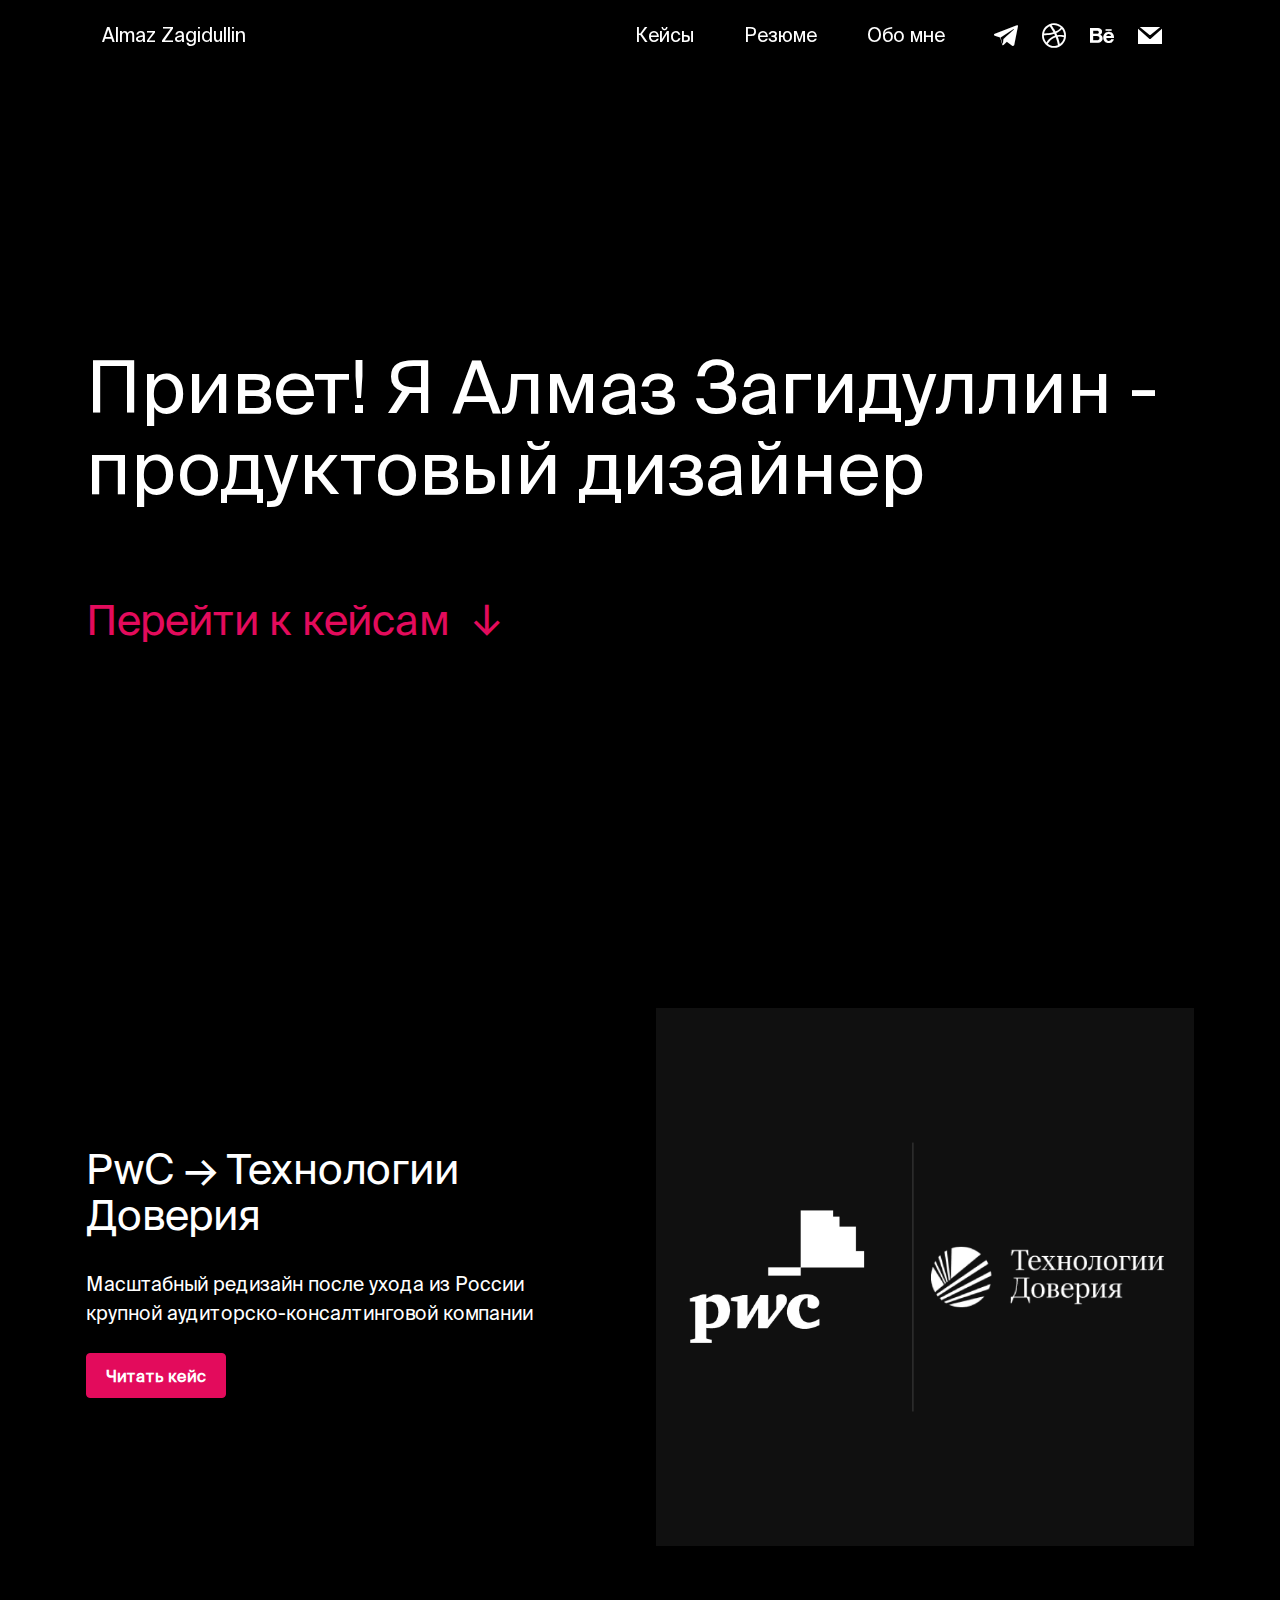
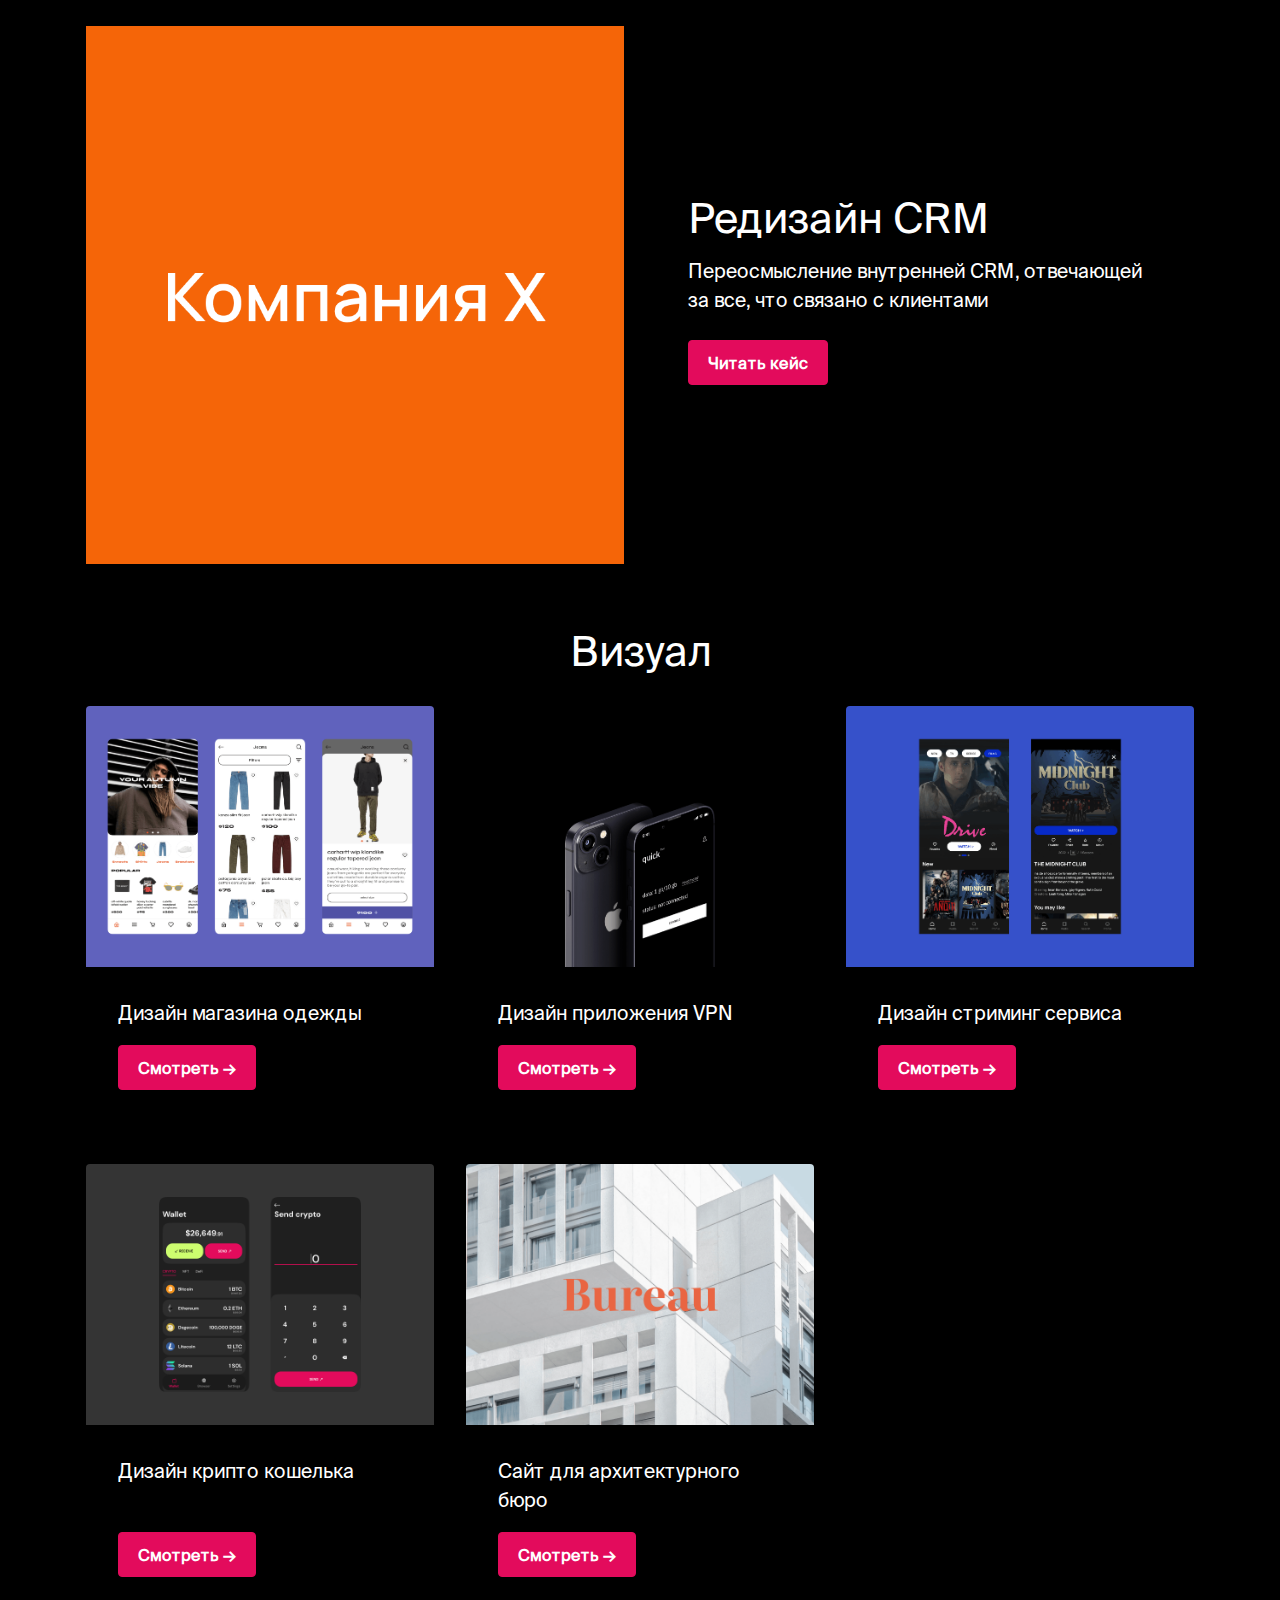
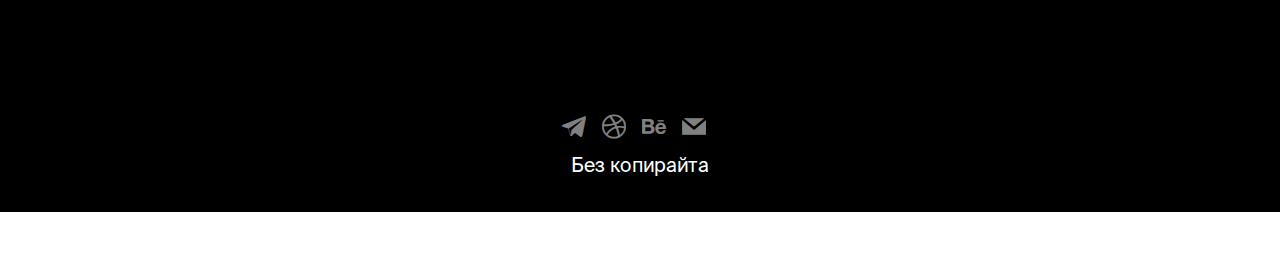
==== commit ac3d45e9: "ChangeSize" ====
--- a/index.html
+++ b/index.html
@@ -37,7 +37,7 @@
         <div class="container">
             <div class="navbar-brand">
                 
-                <span class="navbar-caption-wrap"><a class="navbar-caption text-primary display-4" href="index.html">Almaz Zagidullin</a></span>
+                <span class="navbar-caption-wrap"><a class="nav-link link text-primary display-4" href="index.html">Almaz Zagidullin</a></span>
             </div>
             <button class="navbar-toggler" type="button" data-toggle="collapse" data-bs-toggle="collapse" data-target="#navbarSupportedContent" data-bs-target="#navbarSupportedContent" aria-controls="navbarNavAltMarkup" aria-expanded="false" aria-label="Toggle navigation">
                 <div class="hamburger">
@@ -80,7 +80,7 @@
         <div class="row justify-content-center">
             <div class="col-12">
                 <h3 class="mbr-section-title mbr-white mbr-fonts-style display-1">Привет! Я Алмаз Загидуллин - продуктовый дизайнер<br><br></h3>
-                <p class="mbr-text mbr-fonts-style mbr-white mb-4 display-1"><a href="index.html#features19-n" class="text-secondary">Перейти к кейсам&nbsp; ↓</a></p>
+                <p class="mbr-text mbr-fonts-style mbr-white mb-4 display-2"><a href="index.html#features19-n" class="text-secondary">Перейти к кейсам&nbsp; ↓</a></p>
             </div>
         </div>
     </div>
@@ -98,7 +98,7 @@
                 <div class="card-wrapper">
                     <h6 class="card-title mbr-fonts-style mb-4 display-2">PwC → Технологии Доверия</h6>
                     <p class="mbr-text mbr-fonts-style display-7">Масштабный редизайн после ухода из России крупной аудиторско-консалтинговой компании</p>
-                    <div class="mbr-section-btn"><a class="btn btn-secondary display-7" href="pwc.html">Читать кейс</a></div>
+                    <div class="mbr-section-btn"><a class="btn btn-secondary display-8" href="pwc.html">Читать кейс</a></div>
                 </div>
             </div>
             <div class="col-12 col-lg-6">
@@ -127,7 +127,7 @@
                     <h1 class="mbr-section-title mbr-fonts-style mb-3 display-2">Редизайн CRM</h1>
                     <p class="mbr-text mbr-fonts-style display-7">
                         Переосмысление внутренней CRM, отвечающей за все, что связано с клиентами</p>
-                    <div class="mbr-section-btn mt-3"><a class="btn btn-secondary display-7" href="crm.html">Читать кейс</a></div>
+                    <div class="mbr-section-btn mt-3"><a class="btn btn-secondary display-8" href="crm.html">Читать кейс</a></div>
                 </div>
             </div>
         </div>
@@ -154,7 +154,7 @@
                         
                         
                     </div>
-                    <div class="mbr-section-btn item-footer mt-2"><a href="https://dribbble.com/shots/19655638-Clothes-store" class="btn item-btn btn-success display-7" target="_blank">Смотреть&nbsp;→</a></div>
+                    <div class="mbr-section-btn item-footer mt-2"><a href="https://dribbble.com/shots/19655638-Clothes-store" class="btn item-btn btn-success display-8" target="_blank">Смотреть&nbsp;→</a></div>
                 </div>
             </div>
             <div class="item features-image сol-12 col-md-6 col-lg-4">
@@ -167,7 +167,7 @@
                         
                         
                     </div>
-                    <div class="mbr-section-btn item-footer mt-2"><a href="https://www.behance.net/gallery/145939225/Quick-VPN-app" class="btn item-btn btn-secondary display-7" target="_blank">Смотреть&nbsp;→</a></div>
+                    <div class="mbr-section-btn item-footer mt-2"><a href="https://www.behance.net/gallery/145939225/Quick-VPN-app" class="btn item-btn btn-secondary display-8" target="_blank">Смотреть&nbsp;→</a></div>
                 </div>
             </div>
             <div class="item features-image сol-12 col-md-6 col-lg-4">
@@ -180,7 +180,7 @@
                         
                         
                     </div>
-                    <div class="mbr-section-btn item-footer mt-2"><a href="" class="btn item-btn btn-secondary display-7" target="_blank">Смотреть →</a></div>
+                    <div class="mbr-section-btn item-footer mt-2"><a href="" class="btn item-btn btn-secondary display-8" target="_blank">Смотреть →</a></div>
                 </div>
             </div><div class="item features-image сol-12 col-md-6 col-lg-4">
                 <div class="item-wrapper">
@@ -192,7 +192,7 @@
                         
                         
                     </div>
-                    <div class="mbr-section-btn item-footer mt-2"><a href="https://dribbble.com/shots/19622729-Crypto-wallet" class="btn item-btn btn-secondary display-7" target="_blank">Смотреть →</a></div>
+                    <div class="mbr-section-btn item-footer mt-2"><a href="https://dribbble.com/shots/19622729-Crypto-wallet" class="btn item-btn btn-secondary display-8" target="_blank">Смотреть →</a></div>
                 </div>
             </div><div class="item features-image сol-12 col-md-6 col-lg-4">
                 <div class="item-wrapper">
@@ -204,7 +204,7 @@
                         
                         
                     </div>
-                    <div class="mbr-section-btn item-footer mt-2"><a href="https://www.behance.net/gallery/146452467/Bureau-ARCHITECTURE-INTERIOR-DESIGN" class="btn item-btn btn-secondary display-7" target="_blank">Смотреть →</a></div>
+                    <div class="mbr-section-btn item-footer mt-2"><a href="https://www.behance.net/gallery/146452467/Bureau-ARCHITECTURE-INTERIOR-DESIGN" class="btn item-btn btn-secondary display-8" target="_blank">Смотреть →</a></div>
                 </div>
             </div>
         </div>
@@ -251,7 +251,7 @@
             </div>
         </div>
     </div>
-</section><section class="display-7" style="padding: 0;align-items: center;justify-content: center;flex-wrap: wrap;    align-content: center;display: flex;position: relative;height: 4rem;"><a href="https://mobiri.se/" style="flex: 1 1;height: 4rem;position: absolute;width: 100%;z-index: 1;"><img alt="" style="height: 4rem;" src="[data-uri]"></a><p style="margin: 0;text-align: center;" class="display-7">Made with &#8204;</p><a style="z-index:1" href="https://mobirise.com/offline-website-builder.html">Offline Website Maker</a></section><script src="assets/bootstrap/js/bootstrap.bundle.min.js"></script>  <script src="assets/smoothscroll/smooth-scroll.js"></script>  <script src="assets/ytplayer/index.js"></script>  <script src="assets/dropdown/js/navbar-dropdown.js"></script>  <script src="assets/theme/js/script.js"></script>  
+</section><section class="display-7" style="padding: 0;align-items: center;justify-content: center;flex-wrap: wrap;    align-content: center;display: flex;position: relative;height: 4rem;"><a href="https://mobiri.se/" style="flex: 1 1;height: 4rem;position: absolute;width: 100%;z-index: 1;"><img alt="" style="height: 4rem;" src="[data-uri]"></a><p style="margin: 0;text-align: center;" class="display-7"></p><a style="z-index:1" href="https://mobirise.com/offline-website-builder.html"></a></section><script src="assets/bootstrap/js/bootstrap.bundle.min.js"></script>  <script src="assets/smoothscroll/smooth-scroll.js"></script>  <script src="assets/ytplayer/index.js"></script>  <script src="assets/dropdown/js/navbar-dropdown.js"></script>  <script src="assets/theme/js/script.js"></script>  
   
   
  <div id="scrollToTop" class="scrollToTop mbr-arrow-up"><a style="text-align: center;"><i class="mbr-arrow-up-icon mbr-arrow-up-icon-cm cm-icon cm-icon-smallarrow-up"></i></a></div>
--- a/assets/mobirise/css/mbr-additional.css
+++ b/assets/mobirise/css/mbr-additional.css
@@ -1,5 +1,7 @@
 body {
-  font-family: Jost;
+  font-family: 'SuisseIntl-Regular';
+  cursor: url('/assets/Normal.png');
+  cursor: url('/assets/Alt.png'), pointer;
 }
 .display-1 {
   font-family: 'SuisseIntl-Regular';
@@ -38,6 +40,12 @@
   font-size: 1.2rem;
   line-height: 1.5;
 }
+
+.display-8 {
+  font-family: 'SuisseIntl-Regular';
+  font-size: 16px;
+}
+
 .display-7 > .mbr-iconfont {
   font-size: 1.5rem;
 }
@@ -73,7 +81,7 @@
     line-height: calc( 1.4 * (1.21rem + (1.6 - 1.21) * ((100vw - 20rem) / (48 - 20))));
   }
   .display-7 {
-    font-size: 0.96rem;
+    font-size: 16px;
     font-size: calc( 1.07rem + (1.2 - 1.07) * ((100vw - 20rem) / (48 - 20)));
     line-height: calc( 1.4 * (1.07rem + (1.2 - 1.07) * ((100vw - 20rem) / (48 - 20))));
   }
@@ -81,19 +89,15 @@
 /* Buttons */
 .btn {
   padding: 0.6rem 1.2rem;
-  border-radius: 4px;
 }
 .btn-sm {
   padding: 0.6rem 1.2rem;
-  border-radius: 4px;
 }
 .btn-md {
   padding: 0.6rem 1.2rem;
-  border-radius: 4px;
 }
 .btn-lg {
   padding: 1rem 2.6rem;
-  border-radius: 4px;
 }
 .bg-primary {
   background-color: #ffffff !important;
--- a/assets/mobirise/css/mbr-additional.css
+++ b/assets/mobirise/css/mbr-additional.css
@@ -1,5 +1,7 @@
 body {
-  font-family: Jost;
+  font-family: 'SuisseIntl-Regular';
+  cursor: url('/assets/Normal.png');
+  cursor: url('/assets/Alt.png'), pointer;
 }
 .display-1 {
   font-family: 'SuisseIntl-Regular';
@@ -38,6 +40,12 @@
   font-size: 1.2rem;
   line-height: 1.5;
 }
+
+.display-8 {
+  font-family: 'SuisseIntl-Regular';
+  font-size: 16px;
+}
+
 .display-7 > .mbr-iconfont {
   font-size: 1.5rem;
 }
@@ -73,7 +81,7 @@
     line-height: calc( 1.4 * (1.21rem + (1.6 - 1.21) * ((100vw - 20rem) / (48 - 20))));
   }
   .display-7 {
-    font-size: 0.96rem;
+    font-size: 16px;
     font-size: calc( 1.07rem + (1.2 - 1.07) * ((100vw - 20rem) / (48 - 20)));
     line-height: calc( 1.4 * (1.07rem + (1.2 - 1.07) * ((100vw - 20rem) / (48 - 20))));
   }
@@ -81,19 +89,15 @@
 /* Buttons */
 .btn {
   padding: 0.6rem 1.2rem;
-  border-radius: 4px;
 }
 .btn-sm {
   padding: 0.6rem 1.2rem;
-  border-radius: 4px;
 }
 .btn-md {
   padding: 0.6rem 1.2rem;
-  border-radius: 4px;
 }
 .btn-lg {
   padding: 1rem 2.6rem;
-  border-radius: 4px;
 }
 .bg-primary {
   background-color: #ffffff !important;
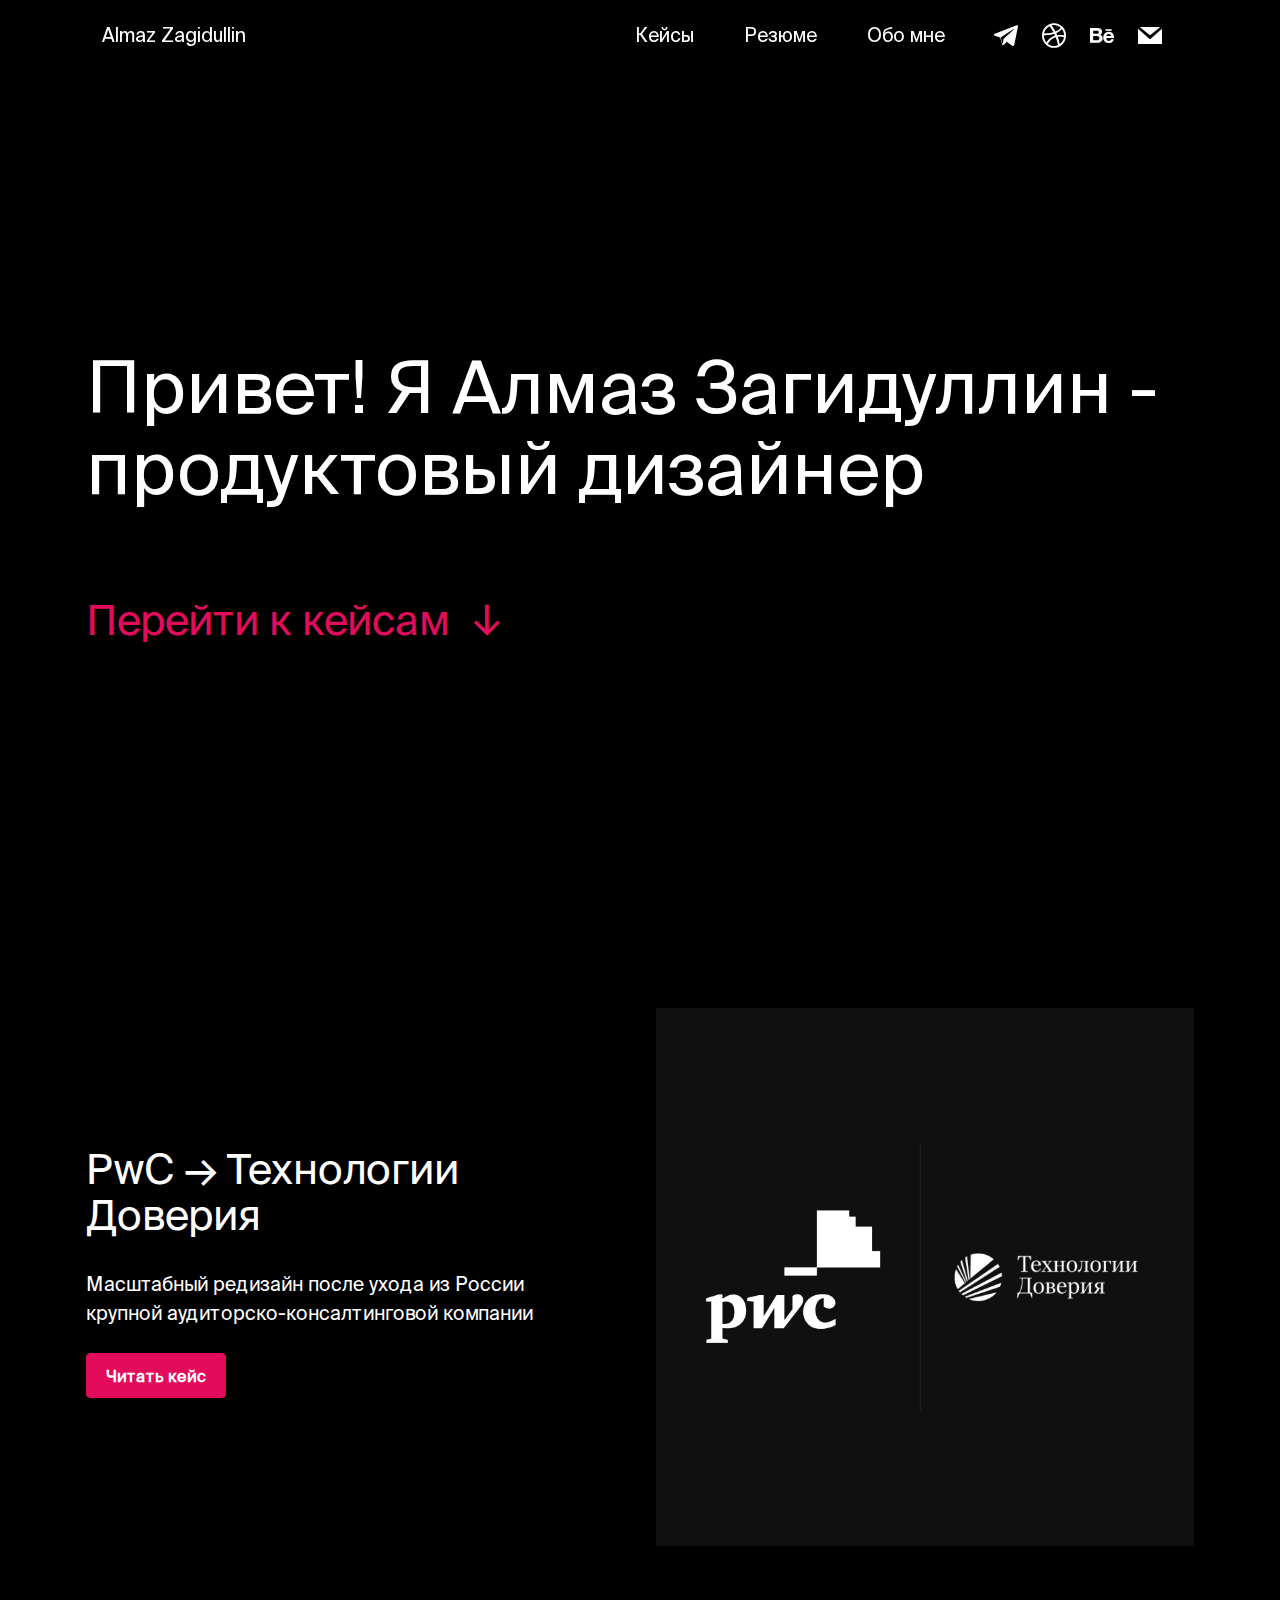
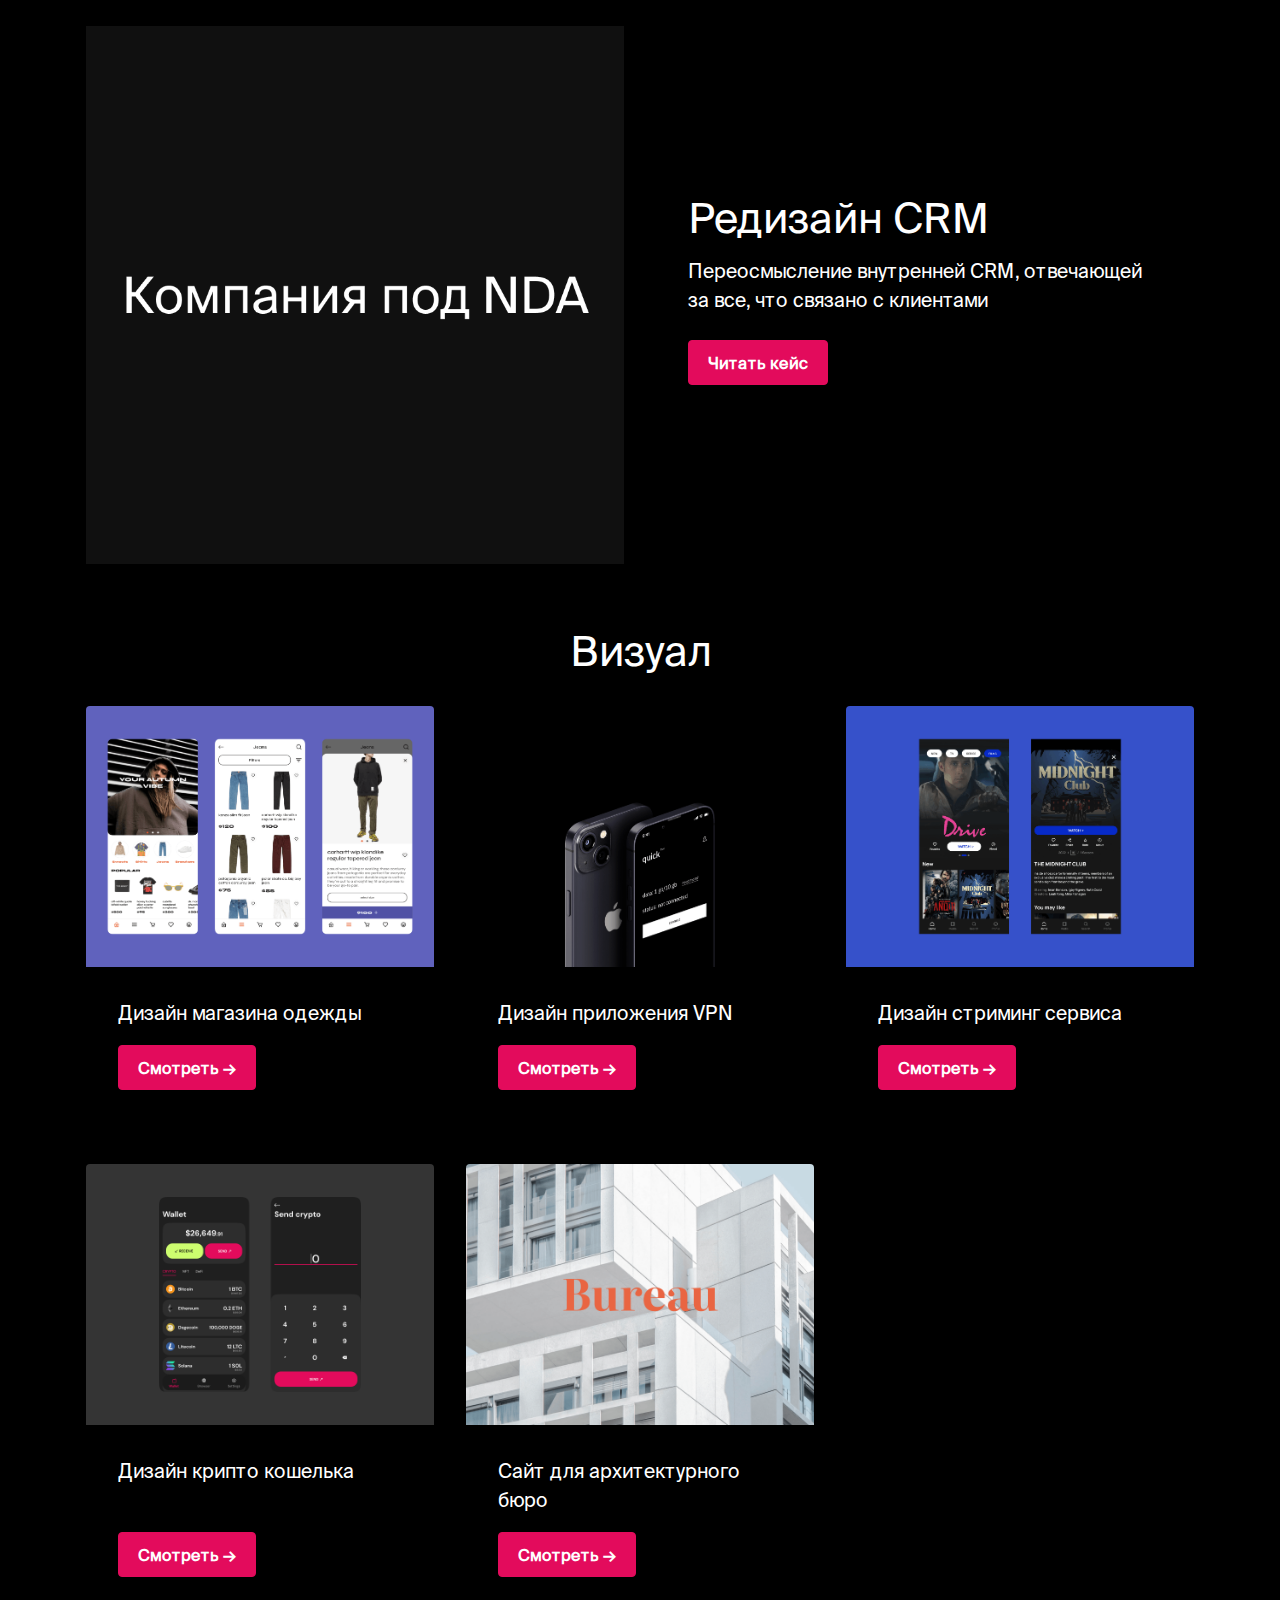
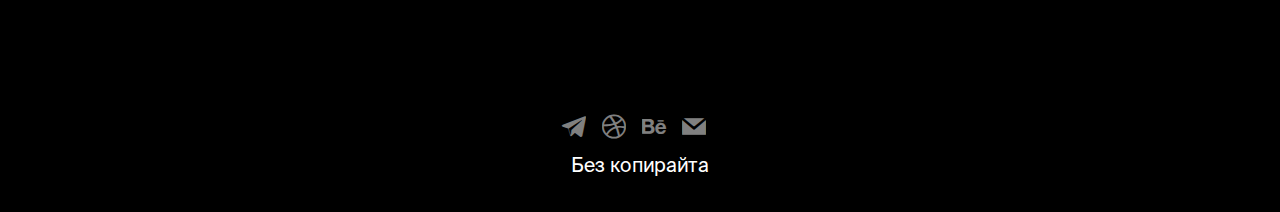
==== commit 442438b3: "Update" ====
--- a/index.html
+++ b/index.html
@@ -1,7 +1,6 @@
 <!DOCTYPE html>
 <html  >
 <head>
-  <!-- Site made with Mobirise Website Builder v5.6.13, https://mobirise.com -->
   <meta charset="UTF-8">
   <meta http-equiv="X-UA-Compatible" content="IE=edge">
   <meta name="generator" content="Mobirise v5.6.13, mobirise.com">
@@ -98,12 +97,12 @@
                 <div class="card-wrapper">
                     <h6 class="card-title mbr-fonts-style mb-4 display-2">PwC → Технологии Доверия</h6>
                     <p class="mbr-text mbr-fonts-style display-7">Масштабный редизайн после ухода из России крупной аудиторско-консалтинговой компании</p>
-                    <div class="mbr-section-btn"><a class="btn btn-secondary display-8" href="pwc.html">Читать кейс</a></div>
+                    <div class="mbr-section-btn"><a class="btn btn-secondary display-8" href="https://almazzagidullin.ru/pwc.html">Читать кейс</a></div>
                 </div>
             </div>
             <div class="col-12 col-lg-6">
-                <div class="image-wrapper">
-                    <img src="assets/images/pwc-800x800.png" alt="Mobirise Website Builder">
+                <div class="image-wrapper" href="https://almazzagidullin.ru/pwc.html">
+                    <img src="assets/images/pwc-800x800.png" alt="PwC" href="https://almazzagidullin.ru/pwc.html">
                 </div>
             </div>
         </div>
@@ -120,14 +119,14 @@
     <div class="container">
         <div class="row justify-content-center">
             <div class="col-12 col-md-6 image-wrapper">
-                <a href="page3.html"><img class="w-100" src="assets/images/x-800x800.png" alt="Mobirise Website Builder"></a>
+                <a href="https://almazzagidullin.ru/crm.html"><img class="w-100" src="assets/images/x-800x800.png" alt="CRM"></a>
             </div>
             <div class="col-12 col-md">
                 <div class="text-wrapper text-center">
                     <h1 class="mbr-section-title mbr-fonts-style mb-3 display-2">Редизайн CRM</h1>
                     <p class="mbr-text mbr-fonts-style display-7">
                         Переосмысление внутренней CRM, отвечающей за все, что связано с клиентами</p>
-                    <div class="mbr-section-btn mt-3"><a class="btn btn-secondary display-8" href="crm.html">Читать кейс</a></div>
+                    <div class="mbr-section-btn mt-3"><a class="btn btn-secondary display-8" href="https://almazzagidullin.ru/crm.html">Читать кейс</a></div>
                 </div>
             </div>
         </div>
@@ -147,7 +146,7 @@
             <div class="item features-image сol-12 col-md-6 col-lg-4">
                 <div class="item-wrapper">
                     <div class="item-img">
-                        <a href="https://dribbble.com/shots/19655638-Clothes-store"><img src="assets/images/work-7-815x611.png" alt="Mobirise Website Builder" data-slide-to="0" data-bs-slide-to="0"></a>
+                        <a href="https://dribbble.com/shots/19655638-Clothes-store"><img src="assets/images/work-7-815x611.png" alt="1" data-slide-to="0" data-bs-slide-to="0"></a>
                     </div>
                     <div class="item-content">
                         <h5 class="item-title mbr-fonts-style display-7">Дизайн магазина одежды</h5>
@@ -173,7 +172,7 @@
             <div class="item features-image сol-12 col-md-6 col-lg-4">
                 <div class="item-wrapper">
                     <div class="item-img">
-                        <a href="https://dribbble.com/shots/19689000-Streaming-service-concept" target="_blank"><img src="assets/images/work-9-815x611.png" alt="Mobirise Website Builder" data-slide-to="2" data-bs-slide-to="2"></a>
+                        <a href="https://dribbble.com/shots/19689000-Streaming-service-concept" target="_blank"><img src="assets/images/work-9-815x611.png" alt="2" data-slide-to="2" data-bs-slide-to="2"></a>
                     </div>
                     <div class="item-content">
                         <h5 class="item-title mbr-fonts-style display-7">Дизайн стриминг сервиса</h5>
@@ -185,7 +184,7 @@
             </div><div class="item features-image сol-12 col-md-6 col-lg-4">
                 <div class="item-wrapper">
                     <div class="item-img">
-                        <a href="https://dribbble.com/shots/19689000-Streaming-service-concept" target="_blank"><img src="assets/images/work-3-1600x1200.png" alt="Mobirise Website Builder" data-slide-to="3" data-bs-slide-to="3"></a>
+                        <a href="https://dribbble.com/shots/19689000-Streaming-service-concept" target="_blank"><img src="assets/images/work-3-1600x1200.png" alt="3" data-slide-to="3" data-bs-slide-to="3"></a>
                     </div>
                     <div class="item-content">
                         <h5 class="item-title mbr-fonts-style display-7">Дизайн крипто кошелька</h5>
@@ -251,7 +250,7 @@
             </div>
         </div>
     </div>
-</section><section class="display-7" style="padding: 0;align-items: center;justify-content: center;flex-wrap: wrap;    align-content: center;display: flex;position: relative;height: 4rem;"><a href="https://mobiri.se/" style="flex: 1 1;height: 4rem;position: absolute;width: 100%;z-index: 1;"><img alt="" style="height: 4rem;" src="[data-uri]"></a><p style="margin: 0;text-align: center;" class="display-7"></p><a style="z-index:1" href="https://mobirise.com/offline-website-builder.html"></a></section><script src="assets/bootstrap/js/bootstrap.bundle.min.js"></script>  <script src="assets/smoothscroll/smooth-scroll.js"></script>  <script src="assets/ytplayer/index.js"></script>  <script src="assets/dropdown/js/navbar-dropdown.js"></script>  <script src="assets/theme/js/script.js"></script>  
+</section><section class="display-7" style="padding: 0;align-items: center;justify-content: center;flex-wrap: wrap;    align-content: center;display: flex;position: relative;height: 0px;"><a href="https://mobiri.se/" style="flex: 1 1;height: 0px;position: absolute;width: 100%;z-index: 1;"><img alt="" style="height: 0px;" src="[data-uri]"></a><p style="margin: 0;text-align: center;" class="display-7"></p><a style="z-index:1" href="https://mobirise.com/offline-website-builder.html"></a></section><script src="assets/bootstrap/js/bootstrap.bundle.min.js"></script>  <script src="assets/smoothscroll/smooth-scroll.js"></script>  <script src="assets/ytplayer/index.js"></script>  <script src="assets/dropdown/js/navbar-dropdown.js"></script>  <script src="assets/theme/js/script.js"></script>  
   
   
  <div id="scrollToTop" class="scrollToTop mbr-arrow-up"><a style="text-align: center;"><i class="mbr-arrow-up-icon mbr-arrow-up-icon-cm cm-icon cm-icon-smallarrow-up"></i></a></div>
